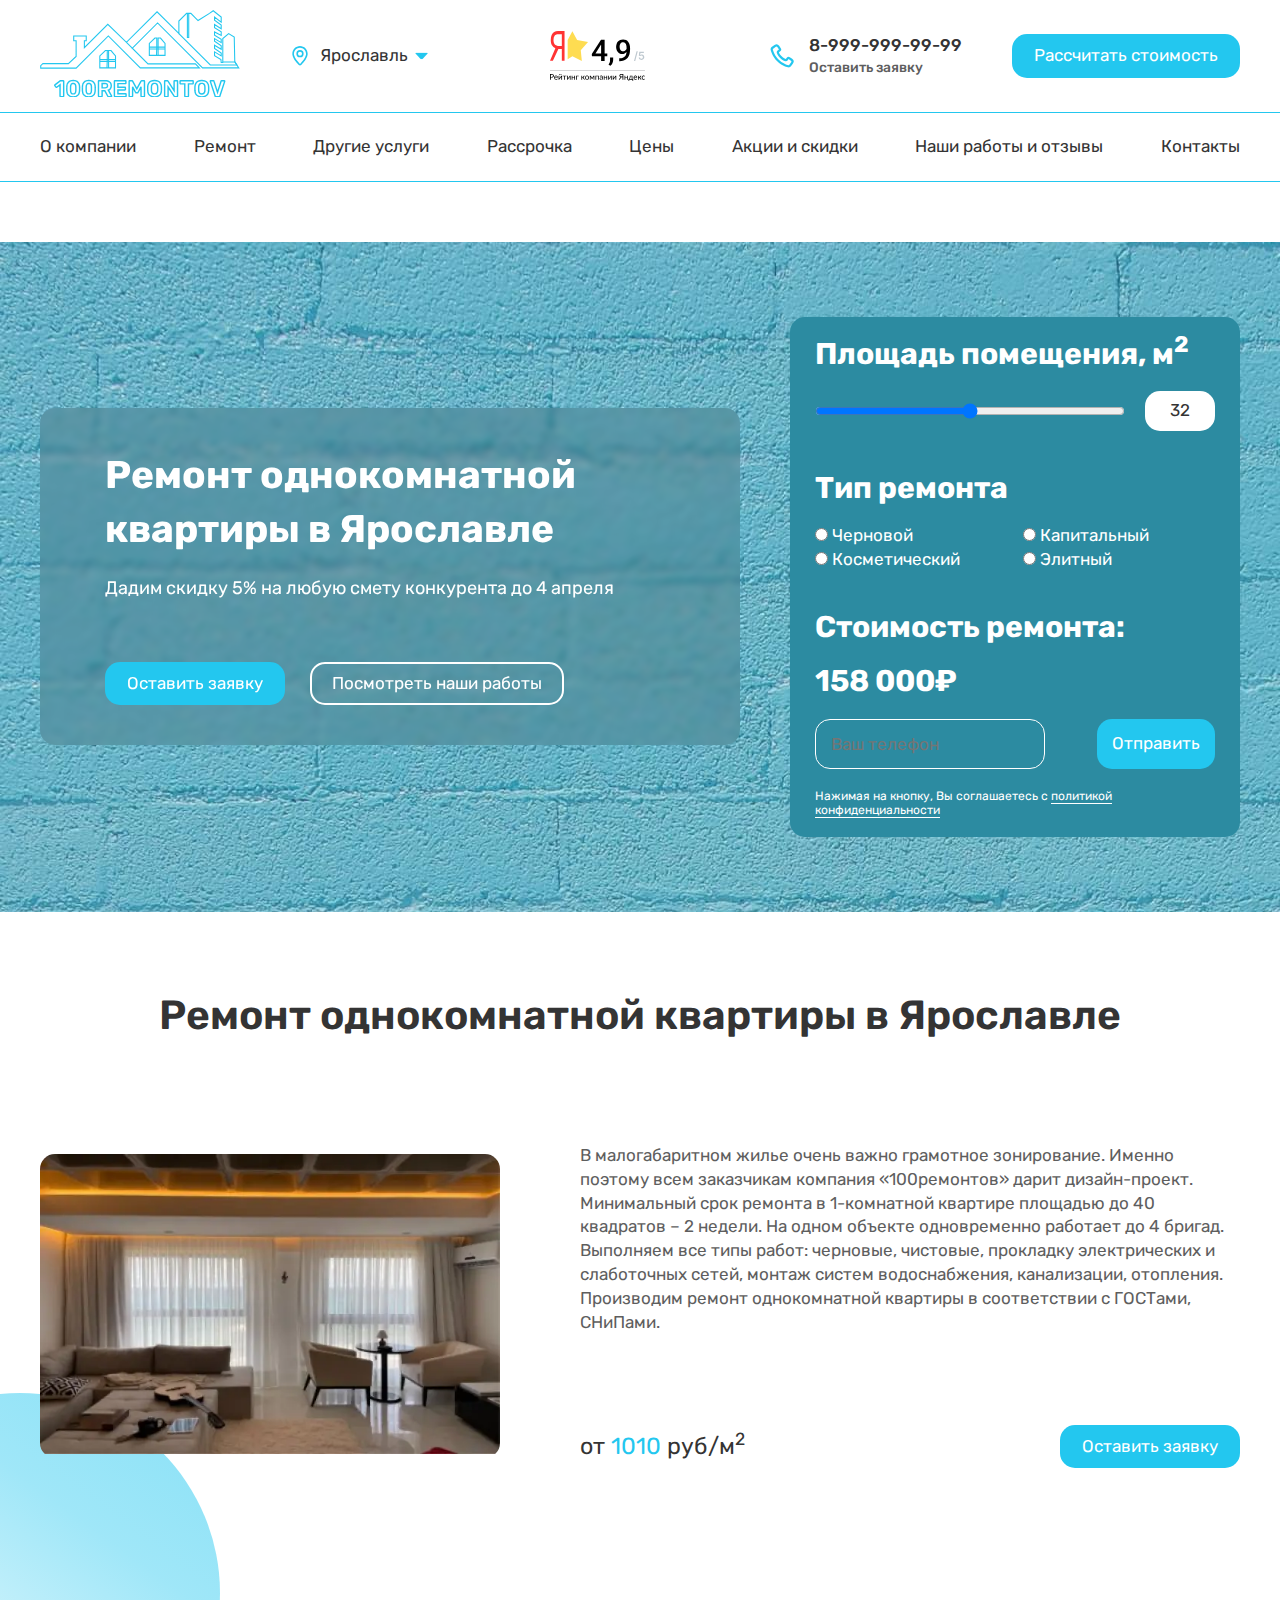
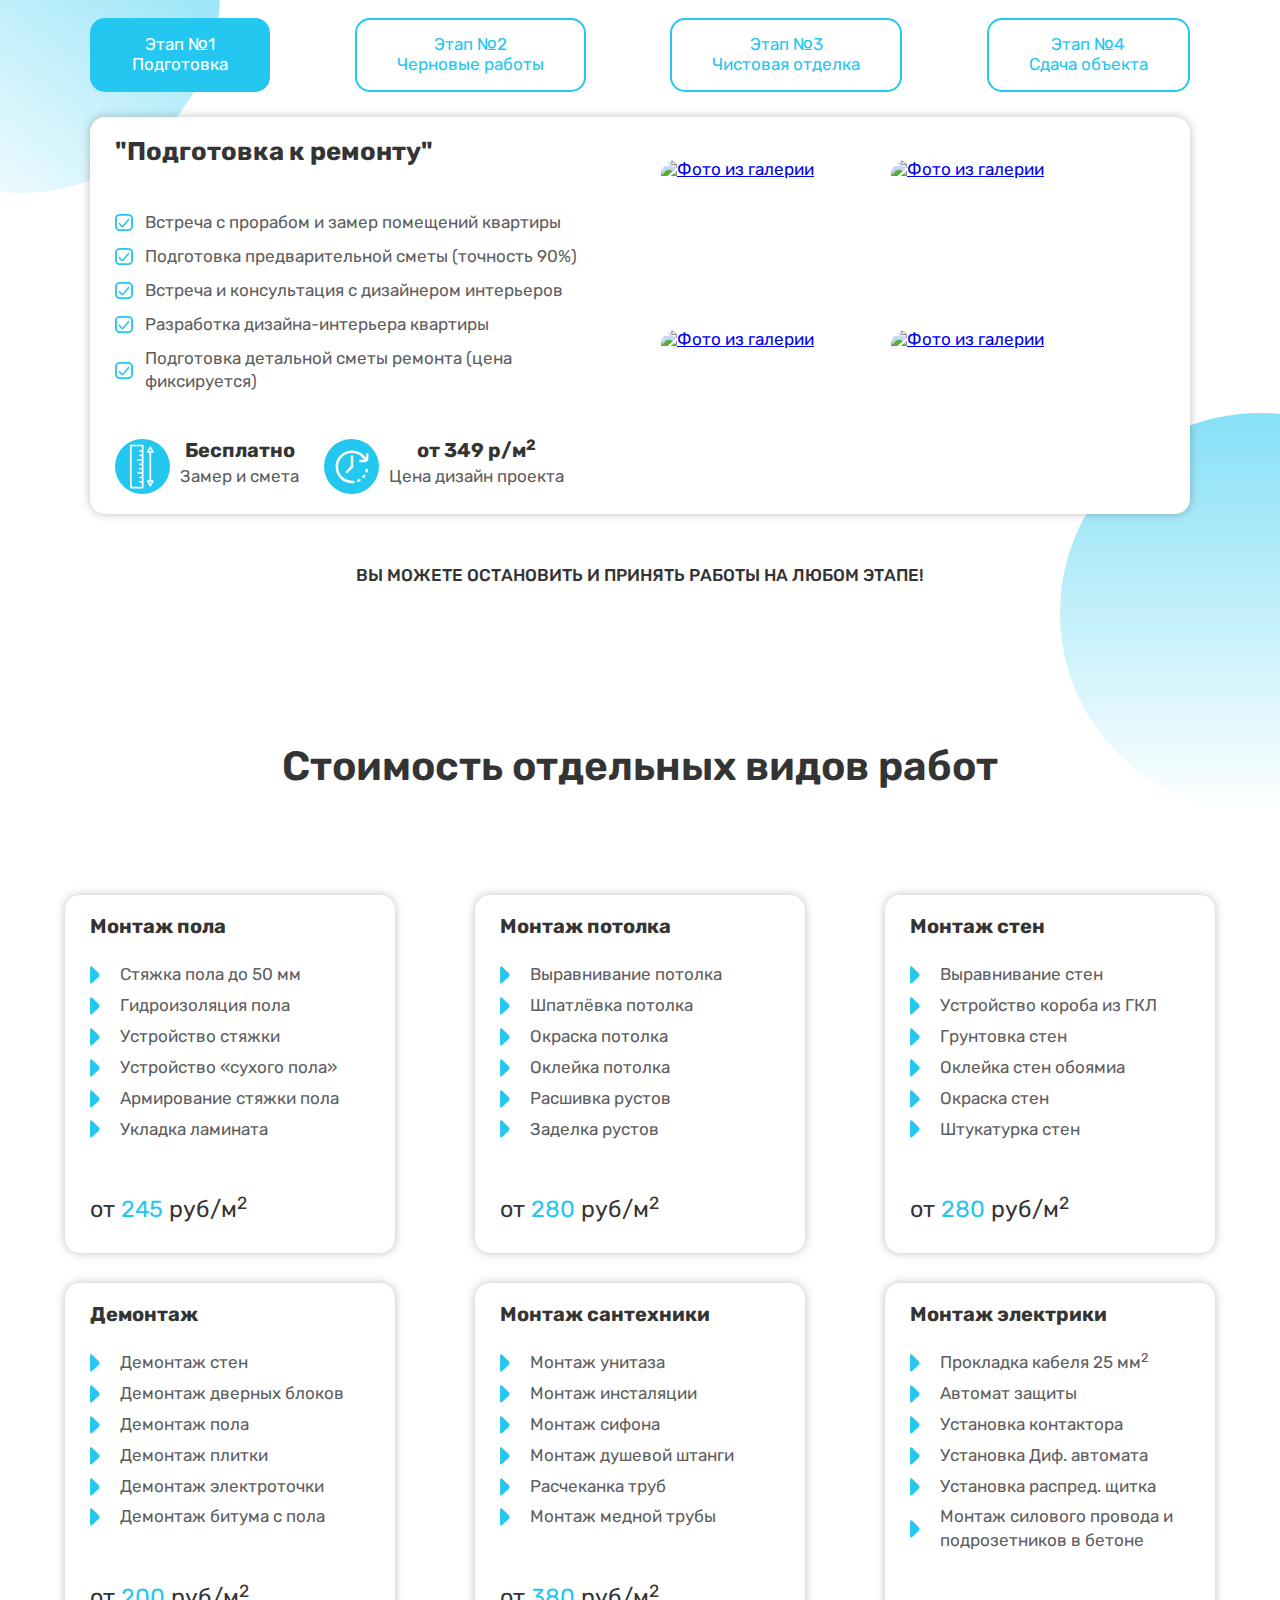
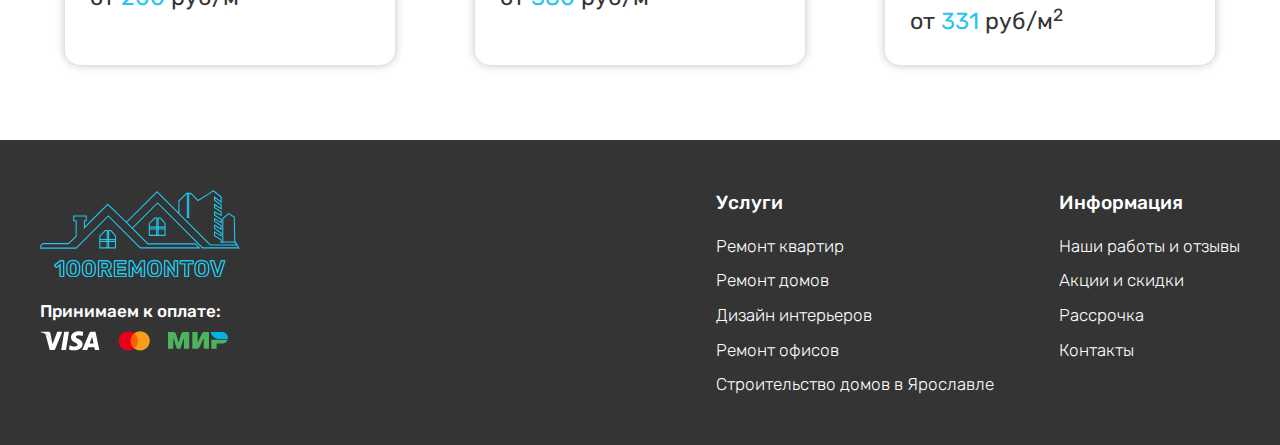
==== product-page.html @ e4724aae "Update 2023-04-21T19:49:42.830Z" ====
<!DOCTYPE html><html lang="ru"><head><meta charset="UTF-8"><meta name="viewport" content="width=device-width,initial-scale=1"><link type="image/svg" href="favicon/favicon.svg" rel="shortcut icon"><meta http-equiv="X-UA-Compatible" content="ie=edge"><meta name="theme-color" content="#111111"><title>Ремонт квартир цены от 1499 рублей м² в Ярославле. Дизайн под ключ</title><link href="css/styles.min.css" rel="stylesheet"></head><body><div class="site-container"><header class="header"><div class="header__container"><div class="header__left"><a class="header__logo logo" href="#"><img class="logo__img" src="img/header/logo.svg" alt="Logo"></a><div class="select"><div class="select__header"><svg class="select__geo"><use href="img/icons/sprite.svg#geo"></use></svg> <span class="select__current">Ярославль</span> <svg class="select__arrow"><use href="img/icons/sprite.svg#arrow"></use></svg></div><div class="select__body"><div class="select__item">Ярославль</div><div class="select__item">Гаврилов&#160;Ям</div><div class="select__item">Данилов</div><div class="select__item">Любим</div><div class="select__item">Мышкин</div><div class="select__item">Переславль&#8209;Залесский</div><div class="select__item">Пошехонье</div><div class="select__item">Ростов</div><div class="select__item">Рыбинск</div><div class="select__item">Тутаев</div><div class="select__item">Углич</div></div></div></div><svg class="header__yandex"><use href="img/icons/sprite.svg#yandex"></use></svg><div class="header__links links"><div class="links__inner"><svg class="links__icon-phone"><use href="img/icons/sprite.svg#phone"></use></svg><div class="links__item links-item"><a class="links-item__phone link-reset" href="tel:+79999999999">8-999-999-99-99</a> <a class="links-item__modal link-reset" href="#/">Оставить заявку</a></div></div><a class="header__link link link-reset" href="#/">Рассчитать стоимость</a></div><button class="menu__burger burger btn-reset"><span class="burger__line"></span></button></div><div class="header__menu menu"><div class="header__container"><nav class="menu__body"><ul class="menu__list list-reset"><li class="menu__item"><a class="menu__link link-reset" href="#" data-goto=".section-1">О компании</a></li><li class="menu__item"><a class="menu__link link-reset" href="#" data-goto=".section-2">Ремонт</a></li><li class="menu__item"><a class="menu__link link-reset" href="#" data-goto=".section-3">Другие услуги</a></li><li class="menu__item"><a class="menu__link link-reset" href="#" data-goto=".section-3">Рассрочка</a></li><li class="menu__item"><a class="menu__link link-reset" href="#" data-goto=".section-3">Цены</a></li><li class="menu__item"><a class="menu__link link-reset" href="#" data-goto=".section-3">Акции и скидки</a></li><li class="menu__item"><a class="menu__link link-reset" href="#" data-goto=".section-3">Наши работы и отзывы</a></li><li class="menu__item"><a class="menu__link link-reset" href="#" data-goto=".section-3">Контакты</a></li></ul></nav></div></div></header><main class="main"><section class="section section-hero"><div class="container"><div class="hero"><div class="hero__card"><h1 class="hero__title">Ремонт однокомнатной квартиры в&nbsp;Ярославле</h1><p class="hero__text">Дадим скидку 5% на любую смету конкурента до 4 апреля</p><div class="hero__links"><a class="link link-reset hero__link" href="#/">Оставить заявку</a> <a class="link link--transparent link-reset" href="#/">Посмотреть наши работы</a></div></div><form class="calc" action="#"><h2 class="calc__title">Площадь помещения,&#160;м<sup>2</sup></h2><div class="calc__square calc-square"><input class="calc-square__range" id="calcRange" type="range"> <label class="calc-square__label" for="calcRange"><output class="calc-square__value">32</output></label></div><h2 class="calc__title">Тип ремонта</h2><div class="calc__type calc-type"><div class="calc-type__item"><input class="calc-type__radio" id="draftRepair" name="radio" type="radio"> <label class="calc-type__value" for="draftRepair">Черновой</label></div><div class="calc-type__item"><input class="calc-type__radio" id="capitalRepair" name="radio" type="radio"> <label class="calc-type__value" for="capitalRepair">Капитальный</label></div><div class="calc-type__item"><input class="calc-type__radio" id="cosmeticRepair" name="radio" type="radio"> <label class="calc-type__value" for="cosmeticRepair">Косметический</label></div><div class="calc-type__item"><input class="calc-type__radio" id="eliteRepair" name="radio" type="radio"> <label class="calc-type__value" for="eliteRepair">Элитный</label></div></div><h2 class="calc__title">Стоимость ремонта:</h2><output class="calc__cost">158 000₽</output><div class="calc__inner"><label for="calcPhone"><input class="calc__phone" id="calcPhone" type="text" placeholder="Ваш телефон"></label> <label for="calcSend"><input class="calc__send" id="calcSend" type="submit" value="Отправить"></label></div><p class="calc__policy calc-policy">Нажимая на кнопку, Вы соглашаетесь с <a class="calc-policy__link link-reset" href="#/">политикой конфиденциальности</a></p></form></div></div></section><section class="section"><div class="container"><div class="product-repair"><h2 class="title">Ремонт однокомнатной квартиры в Ярославле</h2><div class="product-repair__wrap"><div class="product-repair__img"><picture><source type="image/webp" data-srcset="img/product-repair/studio-apartment.webp"><img class="lazyload" alt="Ремонт однокомнатной квартиры" data-src="img/product-repair/studio-apartment.jpg"></picture></div><div class="product-repair__info"><p class="product-repair__text text">В малогабаритном жилье очень важно грамотное зонирование. Именно поэтому всем заказчикам компания «100ремонтов» дарит дизайн-проект. Минимальный срок ремонта в 1-комнатной квартире площадью до 40 квадратов – 2 недели. На одном объекте одновременно работает до 4 бригад. Выполняем все типы работ: черновые, чистовые, прокладку электрических и слаботочных сетей, монтаж систем водоснабжения, канализации, отопления. Производим ремонт однокомнатной квартиры в соответствии с ГОСТами, СНиПами.</p><div class="product-repair__inner"><span class="product-repair__cost">от <span class="product-repair__cost--blue">1010</span> руб/м<sup>2</sup></span> <a class="link link-reset product-repair__link" href="#/">Оставить заявку</a></div></div></div></div></div></section><section class="section section--decor"><div class="container"><div class="product-stages stages-tabs"><div class="stages-tabs__header"><div class="stages-tabs__header-item active">Этап &#8470;1<br>Подготовка</div><div class="stages-tabs__header-item">Этап &#8470;2<br>Черновые работы</div><div class="stages-tabs__header-item">Этап &#8470;3<br>Чистовая отделка</div><div class="stages-tabs__header-item">Этап &#8470;4<br>Сдача объекта</div></div><div class="stages-tabs__content"><div class="stages-tabs__content-item stages-content tab1"><div class="stages-content__info"><h2 class="stages-content__title">"Подготовка к ремонту"</h2><ul class="list-reset stages-content__list"><li class="stages-content__item text">Встреча с прорабом и замер помещений квартиры</li><li class="stages-content__item text">Подготовка предварительной сметы (точность 90%)</li><li class="stages-content__item text">Встреча и консультация с дизайнером интерьеров</li><li class="stages-content__item text">Разработка дизайна-интерьера квартиры</li><li class="stages-content__item text">Подготовка детальной сметы ремонта (цена фиксируется)</li></ul><div class="stages-content__inner"><div class="stages-content__card stages-card"><div class="stages-card__circle"><svg class="stages-card__icon stages-card__icon--ruler"><use href="img/icons/sprite.svg#ruler"></use></svg></div><div class="stages-card__texts"><h3 class="stages-card__title">Бесплатно</h3><span class="stages-card__descr">Замер и смета</span></div></div><div class="stages-content__card stages-card"><div class="stages-card__circle"><svg class="stages-card__icon stages-card__icon--time"><use href="img/icons/sprite.svg#time"></use></svg></div><div class="stages-card__texts"><h3 class="stages-card__title">от 349 р/м<sup>2</sup></h3><span class="stages-card__descr">Цена дизайн проекта</span></div></div></div></div><div class="stages-content__photos"><div class="stages-content__img"><a href="img/product-stages/first-stage-photo1.jpg" data-fslightbox="gallery2"><picture><source type="image/webp" data-srcset="img/product-stages/first-stage-photo1.webp"><img class="lazyload" alt="Фото из галерии" data-src="img/product-stages/first-stage-photo1.jpg"></picture></a></div><div class="stages-content__img"><a href="img/product-stages/first-stage-photo2.jpg" data-fslightbox="gallery2"><picture><source type="image/webp" data-srcset="img/product-stages/first-stage-photo2.webp"><img class="lazyload" alt="Фото из галерии" data-src="img/product-stages/first-stage-photo2.jpg"></picture></a></div><div class="stages-content__img"><a href="img/product-stages/first-stage-photo3.jpg" data-fslightbox="gallery2"><picture><source type="image/webp" data-srcset="img/product-stages/first-stage-photo3.webp"><img class="lazyload" alt="Фото из галерии" data-src="img/product-stages/first-stage-photo3.jpg"></picture></a></div><div class="stages-content__img"><a href="img/product-stages/first-stage-photo4.jpg" data-fslightbox="gallery2"><picture><source type="image/webp" data-srcset="img/product-stages/first-stage-photo4.webp"><img class="lazyload" alt="Фото из галерии" data-src="img/product-stages/first-stage-photo4.jpg"></picture></a></div></div></div><div class="stages-tabs__content-item stages-content tab2"><div class="stages-content__info"><h2 class="stages-content__title">"Подготовка к ремонту"</h2><ul class="list-reset stages-content__list"><li class="stages-content__item text">Встреча с прорабом и замер помещений квартиры</li><li class="stages-content__item text">Подготовка предварительной сметы (точность 90%)</li><li class="stages-content__item text">Встреча и консультация с дизайнером интерьеров</li><li class="stages-content__item text">Разработка дизайна-интерьера квартиры</li><li class="stages-content__item text">Подготовка детальной сметы ремонта (цена фиксируется)</li></ul><div class="stages-content__inner"><div class="stages-content__card stages-card"><div class="stages-card__circle"><svg class="stages-card__icon stages-card__icon--ruler"><use href="img/icons/sprite.svg#ruler"></use></svg></div><div class="stages-card__texts"><h3 class="stages-card__title">Бесплатно</h3><span class="stages-card__descr">Замер и смета</span></div></div><div class="stages-content__card stages-card"><div class="stages-card__circle"><svg class="stages-card__icon stages-card__icon--time"><use href="img/icons/sprite.svg#time"></use></svg></div><div class="stages-card__texts"><h3 class="stages-card__title">от 349 р/м<sup>2</sup></h3><span class="stages-card__descr">Цена дизайн проекта</span></div></div></div></div><div class="stages-content__photos"><div class="stages-content__img"><a href="img/product-stages/first-stage-photo1.jpg" data-fslightbox="gallery3"><picture><source type="image/webp" data-srcset="img/product-stages/first-stage-photo1.webp"><img class="lazyload" alt="Фото из галерии" data-src="img/product-stages/first-stage-photo1.jpg"></picture></a></div><div class="stages-content__img"><a href="img/product-stages/first-stage-photo2.jpg" data-fslightbox="gallery3"><picture><source type="image/webp" data-srcset="img/product-stages/first-stage-photo2.webp"><img class="lazyload" alt="Фото из галерии" data-src="img/product-stages/first-stage-photo2.jpg"></picture></a></div><div class="stages-content__img"><a href="img/product-stages/first-stage-photo3.jpg" data-fslightbox="gallery3"><picture><source type="image/webp" data-srcset="img/product-stages/first-stage-photo3.webp"><img class="lazyload" alt="Фото из галерии" data-src="img/product-stages/first-stage-photo3.jpg"></picture></a></div><div class="stages-content__img"><a href="img/product-stages/first-stage-photo4.jpg" data-fslightbox="gallery3"><picture><source type="image/webp" data-srcset="img/product-stages/first-stage-photo4.webp"><img class="lazyload" alt="Фото из галерии" data-src="img/product-stages/first-stage-photo4.jpg"></picture></a></div></div></div><div class="stages-tabs__content-item stages-content tab3"><div class="stages-content__info"><h2 class="stages-content__title">"Подготовка к ремонту"</h2><ul class="list-reset stages-content__list"><li class="stages-content__item text">Встреча с прорабом и замер помещений квартиры</li><li class="stages-content__item text">Подготовка предварительной сметы (точность 90%)</li><li class="stages-content__item text">Встреча и консультация с дизайнером интерьеров</li><li class="stages-content__item text">Разработка дизайна-интерьера квартиры</li><li class="stages-content__item text">Подготовка детальной сметы ремонта (цена фиксируется)</li></ul><div class="stages-content__inner"><div class="stages-content__card stages-card"><div class="stages-card__circle"><svg class="stages-card__icon stages-card__icon--ruler"><use href="img/icons/sprite.svg#ruler"></use></svg></div><div class="stages-card__texts"><h3 class="stages-card__title">Бесплатно</h3><span class="stages-card__descr">Замер и смета</span></div></div><div class="stages-content__card stages-card"><div class="stages-card__circle"><svg class="stages-card__icon stages-card__icon--time"><use href="img/icons/sprite.svg#time"></use></svg></div><div class="stages-card__texts"><h3 class="stages-card__title">от 349 р/м<sup>2</sup></h3><span class="stages-card__descr">Цена дизайн проекта</span></div></div></div></div><div class="stages-content__photos"><div class="stages-content__img"><a href="img/product-stages/first-stage-photo1.jpg" data-fslightbox="gallery4"><picture><source type="image/webp" data-srcset="img/product-stages/first-stage-photo1.webp"><img class="lazyload" alt="Фото из галерии" data-src="img/product-stages/first-stage-photo1.jpg"></picture></a></div><div class="stages-content__img"><a href="img/product-stages/first-stage-photo2.jpg" data-fslightbox="gallery4"><picture><source type="image/webp" data-srcset="img/product-stages/first-stage-photo2.webp"><img class="lazyload" alt="Фото из галерии" data-src="img/product-stages/first-stage-photo2.jpg"></picture></a></div><div class="stages-content__img"><a href="img/product-stages/first-stage-photo3.jpg" data-fslightbox="gallery4"><picture><source type="image/webp" data-srcset="img/product-stages/first-stage-photo3.webp"><img class="lazyload" alt="Фото из галерии" data-src="img/product-stages/first-stage-photo3.jpg"></picture></a></div><div class="stages-content__img"><a href="img/product-stages/first-stage-photo4.jpg" data-fslightbox="gallery4"><picture><source type="image/webp" data-srcset="img/product-stages/first-stage-photo4.webp"><img class="lazyload" alt="Фото из галерии" data-src="img/product-stages/first-stage-photo4.jpg"></picture></a></div></div></div><div class="stages-tabs__content-item stages-content tab4"><div class="stages-content__info"><h2 class="stages-content__title">"Подготовка к ремонту"</h2><ul class="list-reset stages-content__list"><li class="stages-content__item text">Встреча с прорабом и замер помещений квартиры</li><li class="stages-content__item text">Подготовка предварительной сметы (точность 90%)</li><li class="stages-content__item text">Встреча и консультация с дизайнером интерьеров</li><li class="stages-content__item text">Разработка дизайна-интерьера квартиры</li><li class="stages-content__item text">Подготовка детальной сметы ремонта (цена фиксируется)</li></ul><div class="stages-content__inner"><div class="stages-content__card stages-card"><div class="stages-card__circle"><svg class="stages-card__icon stages-card__icon--ruler"><use href="img/icons/sprite.svg#ruler"></use></svg></div><div class="stages-card__texts"><h3 class="stages-card__title">Бесплатно</h3><span class="stages-card__descr">Замер и смета</span></div></div><div class="stages-content__card stages-card"><div class="stages-card__circle"><svg class="stages-card__icon stages-card__icon--time"><use href="img/icons/sprite.svg#time"></use></svg></div><div class="stages-card__texts"><h3 class="stages-card__title">от 349 р/м<sup>2</sup></h3><span class="stages-card__descr">Цена дизайн проекта</span></div></div></div></div><div class="stages-content__photos"><div class="stages-content__img"><a href="img/product-stages/first-stage-photo1.jpg" data-fslightbox="gallery5"><picture><source type="image/webp" data-srcset="img/product-stages/first-stage-photo1.webp"><img class="lazyload" alt="Фото из галерии" data-src="img/product-stages/first-stage-photo1.jpg"></picture></a></div><div class="stages-content__img"><a href="img/product-stages/first-stage-photo2.jpg" data-fslightbox="gallery5"><picture><source type="image/webp" data-srcset="img/product-stages/first-stage-photo2.webp"><img class="lazyload" alt="Фото из галерии" data-src="img/product-stages/first-stage-photo2.jpg"></picture></a></div><div class="stages-content__img"><a href="img/product-stages/first-stage-photo3.jpg" data-fslightbox="gallery5"><picture><source type="image/webp" data-srcset="img/product-stages/first-stage-photo3.webp"><img class="lazyload" alt="Фото из галерии" data-src="img/product-stages/first-stage-photo3.jpg"></picture></a></div><div class="stages-content__img"><a href="img/product-stages/first-stage-photo4.jpg" data-fslightbox="gallery5"><picture><source type="image/webp" data-srcset="img/product-stages/first-stage-photo4.webp"><img class="lazyload" alt="Фото из галерии" data-src="img/product-stages/first-stage-photo4.jpg"></picture></a></div></div></div></div></div><p class="text product-stages__text">Вы можете остановить и принять работы на любом этапе!</p></div></section><section class="section"><div class="container"><div class="separate-cost"><h2 class="separate-cost__title title">Стоимость отдельных видов работ</h2><div class="separate-cost__cards"><div class="separate-cost__card separate-cost-card"><h3 class="separate-cost-card__title">Монтаж пола</h3><ul class="separate-cost-card__list list-reset"><li class="separate-cost-card__item text">Стяжка пола до 50 мм</li><li class="separate-cost-card__item text">Гидроизоляция пола</li><li class="separate-cost-card__item text">Устройство стяжки</li><li class="separate-cost-card__item text">Устройство «сухого пола»</li><li class="separate-cost-card__item text">Армирование стяжки пола</li><li class="separate-cost-card__item text">Укладка ламината</li></ul><span class="separate-cost-card__cost">от <span class="separate-cost-card__cost--blue">245</span> руб/м<sup>2</sup></span></div><div class="separate-cost__card separate-cost-card"><h3 class="separate-cost-card__title">Монтаж потолка</h3><ul class="separate-cost-card__list list-reset"><li class="separate-cost-card__item text">Выравнивание потолка</li><li class="separate-cost-card__item text">Шпатлёвка потолка</li><li class="separate-cost-card__item text">Окраска потолка</li><li class="separate-cost-card__item text">Оклейка потолка</li><li class="separate-cost-card__item text">Расшивка рустов</li><li class="separate-cost-card__item text">Заделка рустов</li></ul><span class="separate-cost-card__cost">от <span class="separate-cost-card__cost--blue">280</span> руб/м<sup>2</sup></span></div><div class="separate-cost__card separate-cost-card"><h3 class="separate-cost-card__title">Монтаж стен</h3><ul class="separate-cost-card__list list-reset"><li class="separate-cost-card__item text">Выравнивание стен</li><li class="separate-cost-card__item text">Устройство короба из ГКЛ</li><li class="separate-cost-card__item text">Грунтовка стен</li><li class="separate-cost-card__item text">Оклейка стен обоямиа</li><li class="separate-cost-card__item text">Окраска стен</li><li class="separate-cost-card__item text">Штукатурка стен</li></ul><span class="separate-cost-card__cost">от <span class="separate-cost-card__cost--blue">280</span> руб/м<sup>2</sup></span></div><div class="separate-cost__card separate-cost-card"><h3 class="separate-cost-card__title">Демонтаж</h3><ul class="separate-cost-card__list list-reset"><li class="separate-cost-card__item text">Демонтаж стен</li><li class="separate-cost-card__item text">Демонтаж дверных блоков</li><li class="separate-cost-card__item text">Демонтаж пола</li><li class="separate-cost-card__item text">Демонтаж плитки</li><li class="separate-cost-card__item text">Демонтаж электроточки</li><li class="separate-cost-card__item text">Демонтаж битума с пола</li></ul><span class="separate-cost-card__cost">от <span class="separate-cost-card__cost--blue">200</span> руб/м<sup>2</sup></span></div><div class="separate-cost__card separate-cost-card"><h3 class="separate-cost-card__title">Монтаж сантехники</h3><ul class="separate-cost-card__list list-reset"><li class="separate-cost-card__item text">Монтаж унитаза</li><li class="separate-cost-card__item text">Монтаж инсталяции</li><li class="separate-cost-card__item text">Монтаж сифона</li><li class="separate-cost-card__item text">Монтаж душевой штанги</li><li class="separate-cost-card__item text">Расчеканка труб</li><li class="separate-cost-card__item text">Монтаж медной трубы</li></ul><span class="separate-cost-card__cost">от <span class="separate-cost-card__cost--blue">380</span> руб/м<sup>2</sup></span></div><div class="separate-cost__card separate-cost-card"><h3 class="separate-cost-card__title">Монтаж электрики</h3><ul class="separate-cost-card__list list-reset"><li class="separate-cost-card__item text">Прокладка кабеля 25 мм<sup>2</sup></li><li class="separate-cost-card__item text">Автомат защиты</li><li class="separate-cost-card__item text">Установка контактора</li><li class="separate-cost-card__item text">Установка Диф. автомата</li><li class="separate-cost-card__item text">Установка распред. щитка</li><li class="separate-cost-card__item text">Монтаж силового провода и подрозетников в бетоне</li></ul><span class="separate-cost-card__cost">от <span class="separate-cost-card__cost--blue">331</span> руб/м<sup>2</sup></span></div></div></div></div></section></main><footer class="footer"><div class="container"><div class="footer__wrap"><div class="footer__left"><a class="header__logo logo" href="#"><img class="logo__img" src="img/header/logo.svg" alt="Logo"></a><div class="accept-payment"><span class="accept-payment__text">Принимаем к оплате:</span><div class="accept-payment__icons"><svg class="accept-payment__icon"><use href="img/icons/sprite.svg#visa"></use></svg> <svg class="accept-payment__icon"><use href="img/icons/sprite.svg#mastercard"></use></svg> <svg class="accept-payment__icon"><use href="img/icons/sprite.svg#mir"></use></svg></div></div></div><div class="footer__right"><div class="footer__menu"><h2 class="footer__title">Услуги</h2><ul class="footer__list list-reset"><li class="footer__item"><a class="footer__link link-reset" href="#/">Ремонт квартир</a></li><li class="footer__item"><a class="footer__link link-reset" href="#/">Ремонт домов</a></li><li class="footer__item"><a class="footer__link link-reset" href="#/">Дизайн интерьеров</a></li><li class="footer__item"><a class="footer__link link-reset" href="#/">Ремонт офисов</a></li><li class="footer__item"><a class="footer__link link-reset" href="#/">Строительство домов в Ярославле</a></li></ul></div><div class="footer__menu"><h2 class="footer__title">Информация</h2><ul class="footer__list list-reset"><li class="footer__item"><a class="footer__link link-reset" href="#/">Наши работы и отзывы</a></li><li class="footer__item"><a class="footer__link link-reset" href="#/">Акции и скидки</a></li><li class="footer__item"><a class="footer__link link-reset" href="#/">Рассрочка</a></li><li class="footer__item"><a class="footer__link link-reset" href="#/">Контакты</a></li></ul></div></div></div></div></footer></div><script src="js/scripts.min.js"></script></body></html>
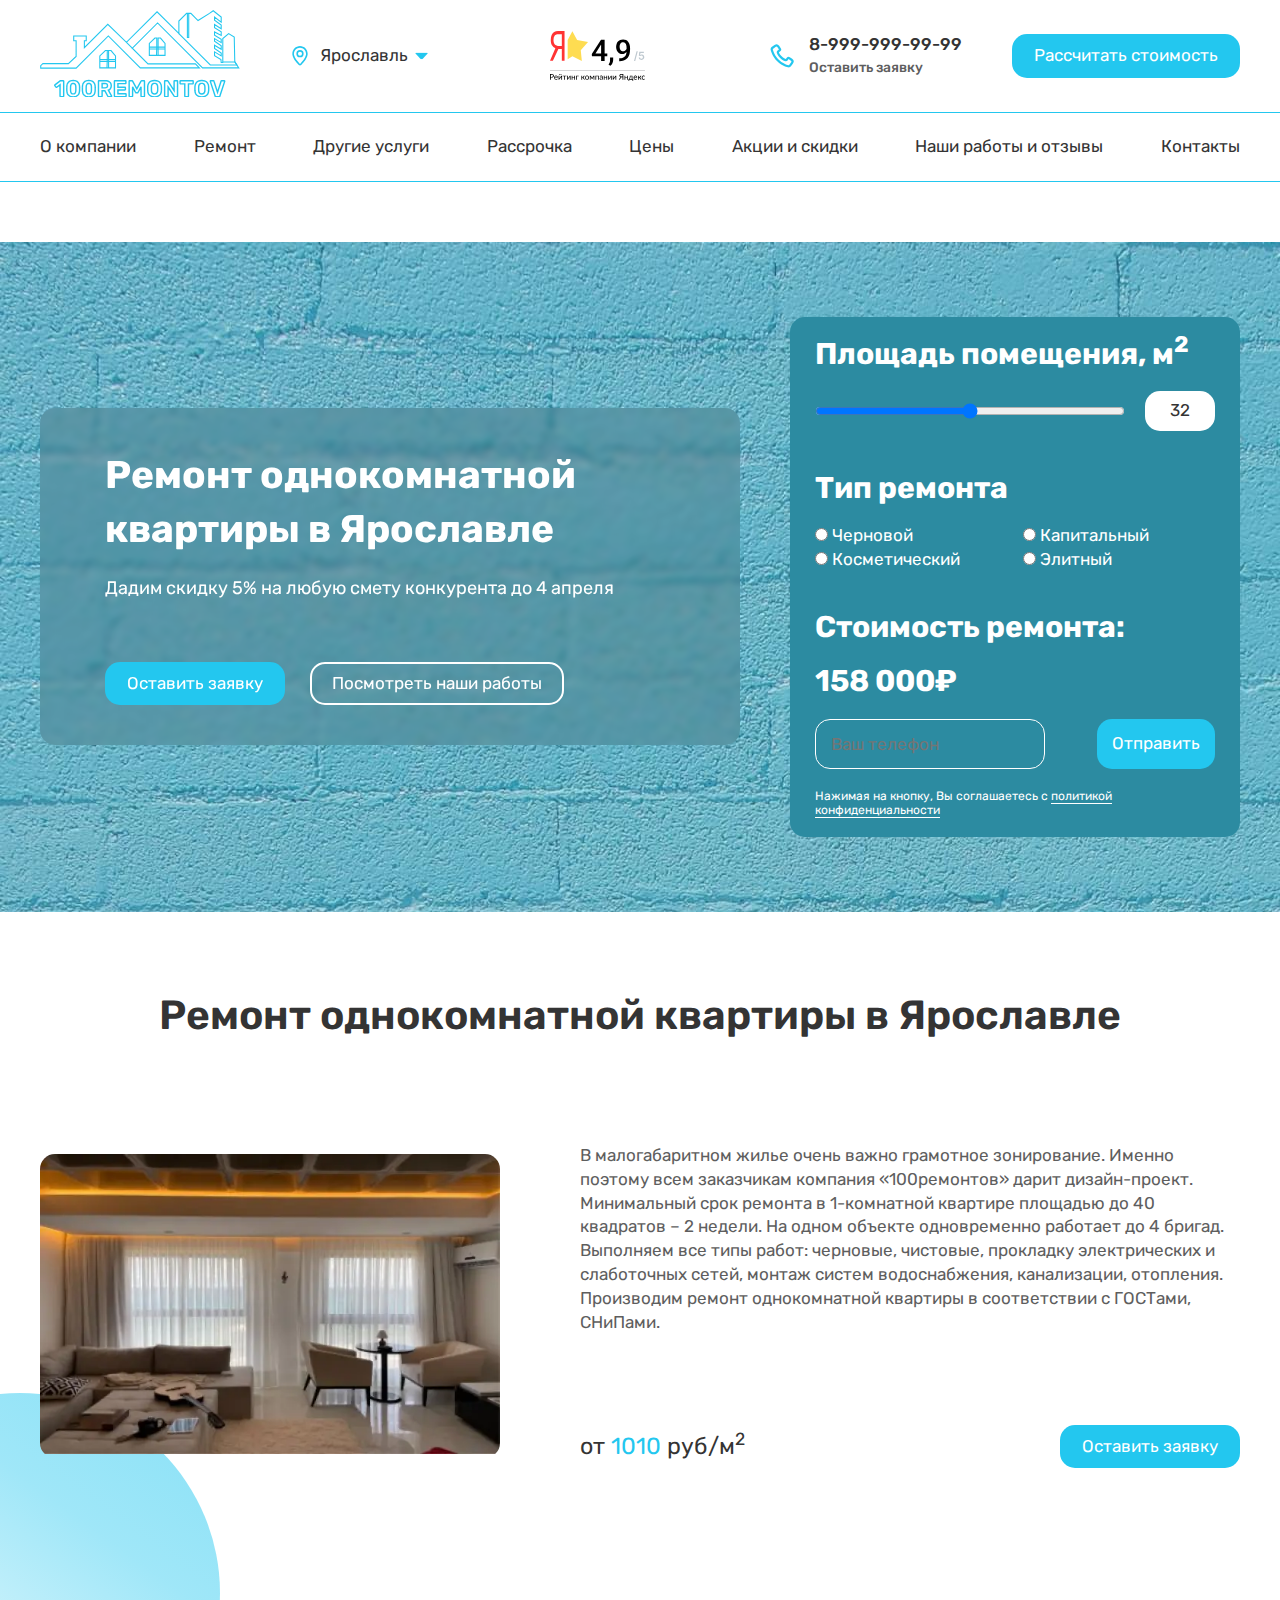
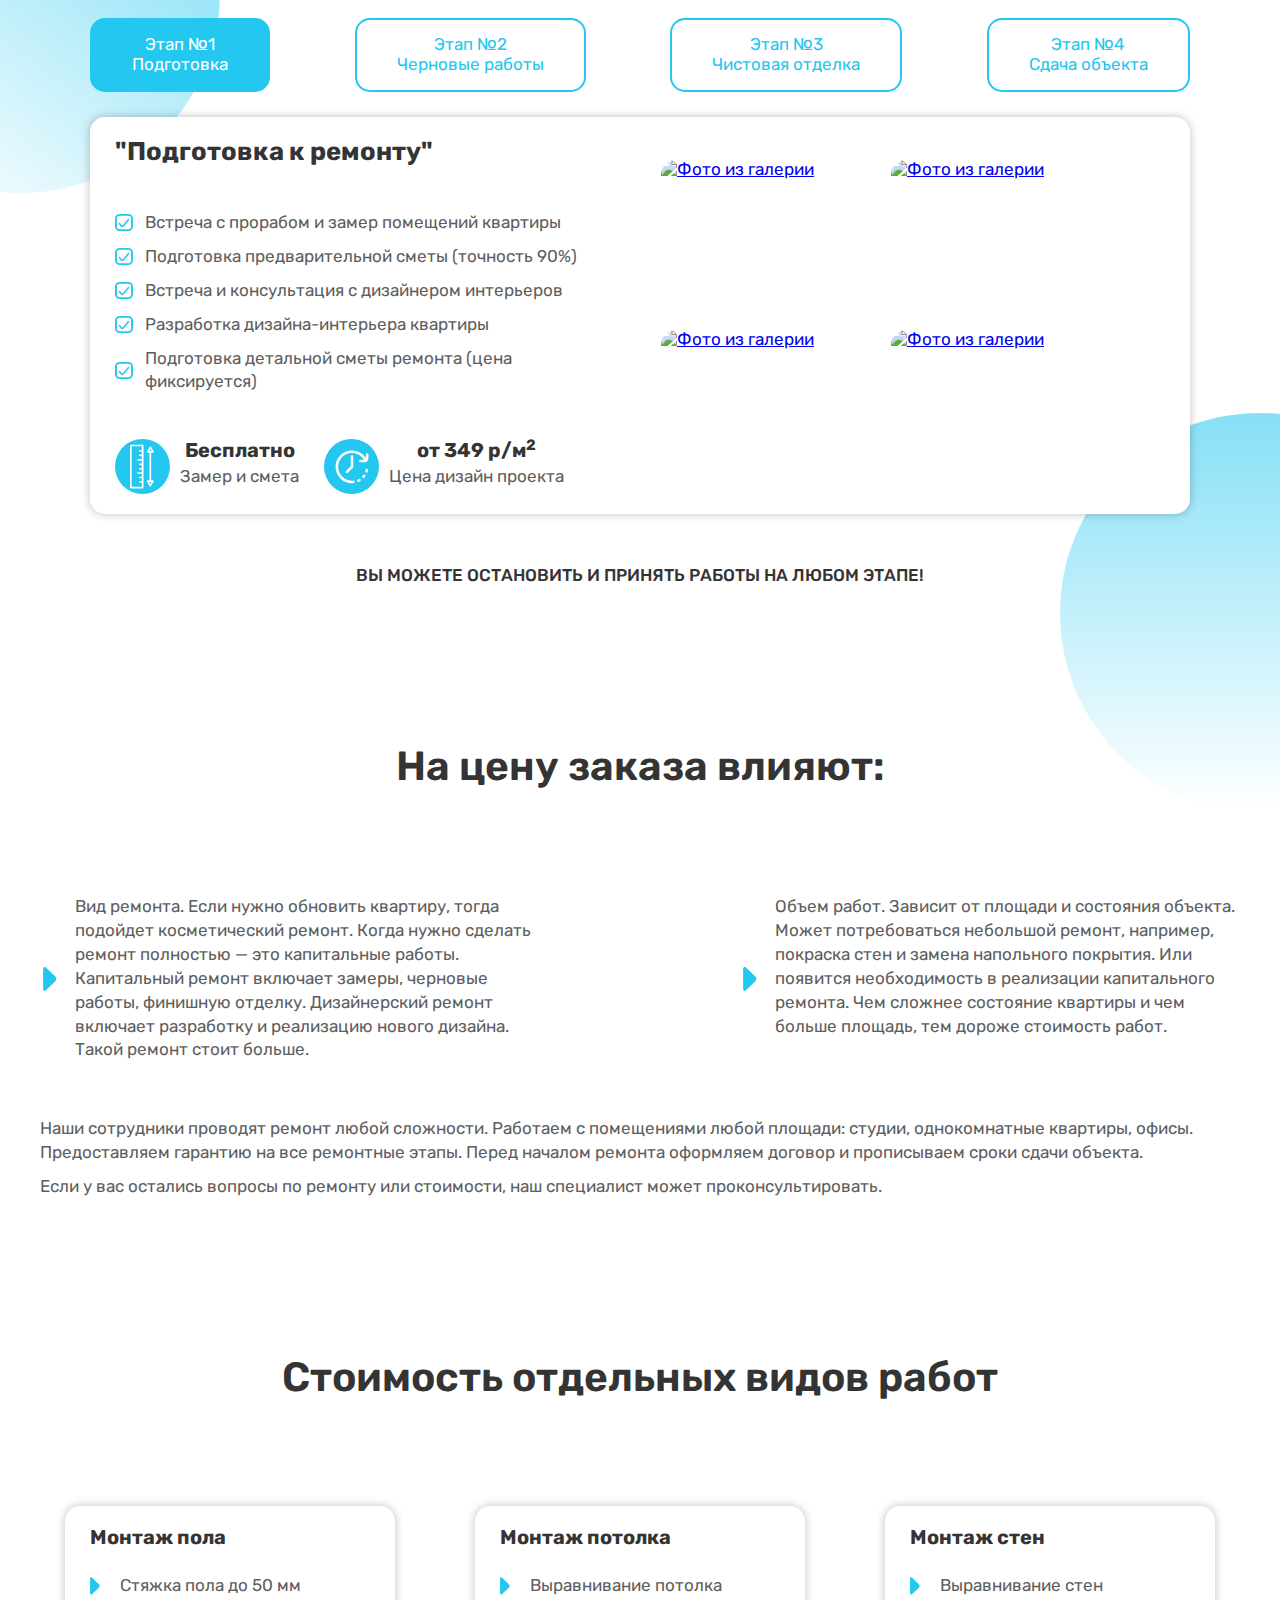
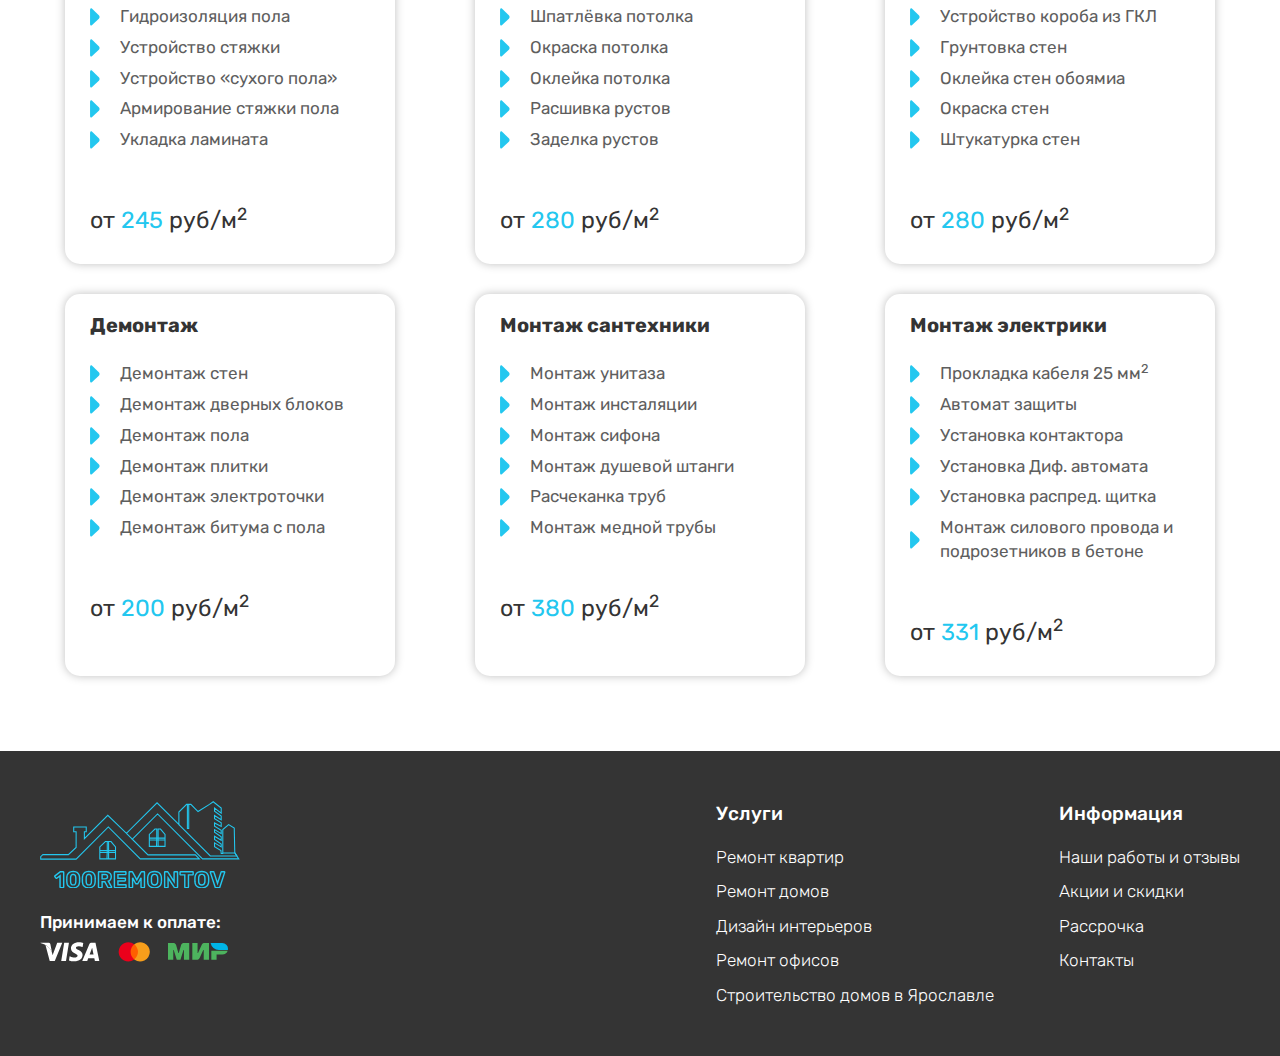
==== commit 8be6654c: "Update 2023-04-22T16:29:52.993Z" ====
--- a/product-page.html
+++ b/product-page.html
@@ -1 +1 @@
-<!DOCTYPE html><html lang="ru"><head><meta charset="UTF-8"><meta name="viewport" content="width=device-width,initial-scale=1"><link type="image/svg" href="favicon/favicon.svg" rel="shortcut icon"><meta http-equiv="X-UA-Compatible" content="ie=edge"><meta name="theme-color" content="#111111"><title>Ремонт квартир цены от 1499 рублей м² в Ярославле. Дизайн под ключ</title><link href="css/styles.min.css" rel="stylesheet"></head><body><div class="site-container"><header class="header"><div class="header__container"><div class="header__left"><a class="header__logo logo" href="#"><img class="logo__img" src="img/header/logo.svg" alt="Logo"></a><div class="select"><div class="select__header"><svg class="select__geo"><use href="img/icons/sprite.svg#geo"></use></svg> <span class="select__current">Ярославль</span> <svg class="select__arrow"><use href="img/icons/sprite.svg#arrow"></use></svg></div><div class="select__body"><div class="select__item">Ярославль</div><div class="select__item">Гаврилов&#160;Ям</div><div class="select__item">Данилов</div><div class="select__item">Любим</div><div class="select__item">Мышкин</div><div class="select__item">Переславль&#8209;Залесский</div><div class="select__item">Пошехонье</div><div class="select__item">Ростов</div><div class="select__item">Рыбинск</div><div class="select__item">Тутаев</div><div class="select__item">Углич</div></div></div></div><svg class="header__yandex"><use href="img/icons/sprite.svg#yandex"></use></svg><div class="header__links links"><div class="links__inner"><svg class="links__icon-phone"><use href="img/icons/sprite.svg#phone"></use></svg><div class="links__item links-item"><a class="links-item__phone link-reset" href="tel:+79999999999">8-999-999-99-99</a> <a class="links-item__modal link-reset" href="#/">Оставить заявку</a></div></div><a class="header__link link link-reset" href="#/">Рассчитать стоимость</a></div><button class="menu__burger burger btn-reset"><span class="burger__line"></span></button></div><div class="header__menu menu"><div class="header__container"><nav class="menu__body"><ul class="menu__list list-reset"><li class="menu__item"><a class="menu__link link-reset" href="#" data-goto=".section-1">О компании</a></li><li class="menu__item"><a class="menu__link link-reset" href="#" data-goto=".section-2">Ремонт</a></li><li class="menu__item"><a class="menu__link link-reset" href="#" data-goto=".section-3">Другие услуги</a></li><li class="menu__item"><a class="menu__link link-reset" href="#" data-goto=".section-3">Рассрочка</a></li><li class="menu__item"><a class="menu__link link-reset" href="#" data-goto=".section-3">Цены</a></li><li class="menu__item"><a class="menu__link link-reset" href="#" data-goto=".section-3">Акции и скидки</a></li><li class="menu__item"><a class="menu__link link-reset" href="#" data-goto=".section-3">Наши работы и отзывы</a></li><li class="menu__item"><a class="menu__link link-reset" href="#" data-goto=".section-3">Контакты</a></li></ul></nav></div></div></header><main class="main"><section class="section section-hero"><div class="container"><div class="hero"><div class="hero__card"><h1 class="hero__title">Ремонт однокомнатной квартиры в&nbsp;Ярославле</h1><p class="hero__text">Дадим скидку 5% на любую смету конкурента до 4 апреля</p><div class="hero__links"><a class="link link-reset hero__link" href="#/">Оставить заявку</a> <a class="link link--transparent link-reset" href="#/">Посмотреть наши работы</a></div></div><form class="calc" action="#"><h2 class="calc__title">Площадь помещения,&#160;м<sup>2</sup></h2><div class="calc__square calc-square"><input class="calc-square__range" id="calcRange" type="range"> <label class="calc-square__label" for="calcRange"><output class="calc-square__value">32</output></label></div><h2 class="calc__title">Тип ремонта</h2><div class="calc__type calc-type"><div class="calc-type__item"><input class="calc-type__radio" id="draftRepair" name="radio" type="radio"> <label class="calc-type__value" for="draftRepair">Черновой</label></div><div class="calc-type__item"><input class="calc-type__radio" id="capitalRepair" name="radio" type="radio"> <label class="calc-type__value" for="capitalRepair">Капитальный</label></div><div class="calc-type__item"><input class="calc-type__radio" id="cosmeticRepair" name="radio" type="radio"> <label class="calc-type__value" for="cosmeticRepair">Косметический</label></div><div class="calc-type__item"><input class="calc-type__radio" id="eliteRepair" name="radio" type="radio"> <label class="calc-type__value" for="eliteRepair">Элитный</label></div></div><h2 class="calc__title">Стоимость ремонта:</h2><output class="calc__cost">158 000₽</output><div class="calc__inner"><label for="calcPhone"><input class="calc__phone" id="calcPhone" type="text" placeholder="Ваш телефон"></label> <label for="calcSend"><input class="calc__send" id="calcSend" type="submit" value="Отправить"></label></div><p class="calc__policy calc-policy">Нажимая на кнопку, Вы соглашаетесь с <a class="calc-policy__link link-reset" href="#/">политикой конфиденциальности</a></p></form></div></div></section><section class="section"><div class="container"><div class="product-repair"><h2 class="title">Ремонт однокомнатной квартиры в Ярославле</h2><div class="product-repair__wrap"><div class="product-repair__img"><picture><source type="image/webp" data-srcset="img/product-repair/studio-apartment.webp"><img class="lazyload" alt="Ремонт однокомнатной квартиры" data-src="img/product-repair/studio-apartment.jpg"></picture></div><div class="product-repair__info"><p class="product-repair__text text">В малогабаритном жилье очень важно грамотное зонирование. Именно поэтому всем заказчикам компания «100ремонтов» дарит дизайн-проект. Минимальный срок ремонта в 1-комнатной квартире площадью до 40 квадратов – 2 недели. На одном объекте одновременно работает до 4 бригад. Выполняем все типы работ: черновые, чистовые, прокладку электрических и слаботочных сетей, монтаж систем водоснабжения, канализации, отопления. Производим ремонт однокомнатной квартиры в соответствии с ГОСТами, СНиПами.</p><div class="product-repair__inner"><span class="product-repair__cost">от <span class="product-repair__cost--blue">1010</span> руб/м<sup>2</sup></span> <a class="link link-reset product-repair__link" href="#/">Оставить заявку</a></div></div></div></div></div></section><section class="section section--decor"><div class="container"><div class="product-stages stages-tabs"><div class="stages-tabs__header"><div class="stages-tabs__header-item active">Этап &#8470;1<br>Подготовка</div><div class="stages-tabs__header-item">Этап &#8470;2<br>Черновые работы</div><div class="stages-tabs__header-item">Этап &#8470;3<br>Чистовая отделка</div><div class="stages-tabs__header-item">Этап &#8470;4<br>Сдача объекта</div></div><div class="stages-tabs__content"><div class="stages-tabs__content-item stages-content tab1"><div class="stages-content__info"><h2 class="stages-content__title">"Подготовка к ремонту"</h2><ul class="list-reset stages-content__list"><li class="stages-content__item text">Встреча с прорабом и замер помещений квартиры</li><li class="stages-content__item text">Подготовка предварительной сметы (точность 90%)</li><li class="stages-content__item text">Встреча и консультация с дизайнером интерьеров</li><li class="stages-content__item text">Разработка дизайна-интерьера квартиры</li><li class="stages-content__item text">Подготовка детальной сметы ремонта (цена фиксируется)</li></ul><div class="stages-content__inner"><div class="stages-content__card stages-card"><div class="stages-card__circle"><svg class="stages-card__icon stages-card__icon--ruler"><use href="img/icons/sprite.svg#ruler"></use></svg></div><div class="stages-card__texts"><h3 class="stages-card__title">Бесплатно</h3><span class="stages-card__descr">Замер и смета</span></div></div><div class="stages-content__card stages-card"><div class="stages-card__circle"><svg class="stages-card__icon stages-card__icon--time"><use href="img/icons/sprite.svg#time"></use></svg></div><div class="stages-card__texts"><h3 class="stages-card__title">от 349 р/м<sup>2</sup></h3><span class="stages-card__descr">Цена дизайн проекта</span></div></div></div></div><div class="stages-content__photos"><div class="stages-content__img"><a href="img/product-stages/first-stage-photo1.jpg" data-fslightbox="gallery2"><picture><source type="image/webp" data-srcset="img/product-stages/first-stage-photo1.webp"><img class="lazyload" alt="Фото из галерии" data-src="img/product-stages/first-stage-photo1.jpg"></picture></a></div><div class="stages-content__img"><a href="img/product-stages/first-stage-photo2.jpg" data-fslightbox="gallery2"><picture><source type="image/webp" data-srcset="img/product-stages/first-stage-photo2.webp"><img class="lazyload" alt="Фото из галерии" data-src="img/product-stages/first-stage-photo2.jpg"></picture></a></div><div class="stages-content__img"><a href="img/product-stages/first-stage-photo3.jpg" data-fslightbox="gallery2"><picture><source type="image/webp" data-srcset="img/product-stages/first-stage-photo3.webp"><img class="lazyload" alt="Фото из галерии" data-src="img/product-stages/first-stage-photo3.jpg"></picture></a></div><div class="stages-content__img"><a href="img/product-stages/first-stage-photo4.jpg" data-fslightbox="gallery2"><picture><source type="image/webp" data-srcset="img/product-stages/first-stage-photo4.webp"><img class="lazyload" alt="Фото из галерии" data-src="img/product-stages/first-stage-photo4.jpg"></picture></a></div></div></div><div class="stages-tabs__content-item stages-content tab2"><div class="stages-content__info"><h2 class="stages-content__title">"Подготовка к ремонту"</h2><ul class="list-reset stages-content__list"><li class="stages-content__item text">Встреча с прорабом и замер помещений квартиры</li><li class="stages-content__item text">Подготовка предварительной сметы (точность 90%)</li><li class="stages-content__item text">Встреча и консультация с дизайнером интерьеров</li><li class="stages-content__item text">Разработка дизайна-интерьера квартиры</li><li class="stages-content__item text">Подготовка детальной сметы ремонта (цена фиксируется)</li></ul><div class="stages-content__inner"><div class="stages-content__card stages-card"><div class="stages-card__circle"><svg class="stages-card__icon stages-card__icon--ruler"><use href="img/icons/sprite.svg#ruler"></use></svg></div><div class="stages-card__texts"><h3 class="stages-card__title">Бесплатно</h3><span class="stages-card__descr">Замер и смета</span></div></div><div class="stages-content__card stages-card"><div class="stages-card__circle"><svg class="stages-card__icon stages-card__icon--time"><use href="img/icons/sprite.svg#time"></use></svg></div><div class="stages-card__texts"><h3 class="stages-card__title">от 349 р/м<sup>2</sup></h3><span class="stages-card__descr">Цена дизайн проекта</span></div></div></div></div><div class="stages-content__photos"><div class="stages-content__img"><a href="img/product-stages/first-stage-photo1.jpg" data-fslightbox="gallery3"><picture><source type="image/webp" data-srcset="img/product-stages/first-stage-photo1.webp"><img class="lazyload" alt="Фото из галерии" data-src="img/product-stages/first-stage-photo1.jpg"></picture></a></div><div class="stages-content__img"><a href="img/product-stages/first-stage-photo2.jpg" data-fslightbox="gallery3"><picture><source type="image/webp" data-srcset="img/product-stages/first-stage-photo2.webp"><img class="lazyload" alt="Фото из галерии" data-src="img/product-stages/first-stage-photo2.jpg"></picture></a></div><div class="stages-content__img"><a href="img/product-stages/first-stage-photo3.jpg" data-fslightbox="gallery3"><picture><source type="image/webp" data-srcset="img/product-stages/first-stage-photo3.webp"><img class="lazyload" alt="Фото из галерии" data-src="img/product-stages/first-stage-photo3.jpg"></picture></a></div><div class="stages-content__img"><a href="img/product-stages/first-stage-photo4.jpg" data-fslightbox="gallery3"><picture><source type="image/webp" data-srcset="img/product-stages/first-stage-photo4.webp"><img class="lazyload" alt="Фото из галерии" data-src="img/product-stages/first-stage-photo4.jpg"></picture></a></div></div></div><div class="stages-tabs__content-item stages-content tab3"><div class="stages-content__info"><h2 class="stages-content__title">"Подготовка к ремонту"</h2><ul class="list-reset stages-content__list"><li class="stages-content__item text">Встреча с прорабом и замер помещений квартиры</li><li class="stages-content__item text">Подготовка предварительной сметы (точность 90%)</li><li class="stages-content__item text">Встреча и консультация с дизайнером интерьеров</li><li class="stages-content__item text">Разработка дизайна-интерьера квартиры</li><li class="stages-content__item text">Подготовка детальной сметы ремонта (цена фиксируется)</li></ul><div class="stages-content__inner"><div class="stages-content__card stages-card"><div class="stages-card__circle"><svg class="stages-card__icon stages-card__icon--ruler"><use href="img/icons/sprite.svg#ruler"></use></svg></div><div class="stages-card__texts"><h3 class="stages-card__title">Бесплатно</h3><span class="stages-card__descr">Замер и смета</span></div></div><div class="stages-content__card stages-card"><div class="stages-card__circle"><svg class="stages-card__icon stages-card__icon--time"><use href="img/icons/sprite.svg#time"></use></svg></div><div class="stages-card__texts"><h3 class="stages-card__title">от 349 р/м<sup>2</sup></h3><span class="stages-card__descr">Цена дизайн проекта</span></div></div></div></div><div class="stages-content__photos"><div class="stages-content__img"><a href="img/product-stages/first-stage-photo1.jpg" data-fslightbox="gallery4"><picture><source type="image/webp" data-srcset="img/product-stages/first-stage-photo1.webp"><img class="lazyload" alt="Фото из галерии" data-src="img/product-stages/first-stage-photo1.jpg"></picture></a></div><div class="stages-content__img"><a href="img/product-stages/first-stage-photo2.jpg" data-fslightbox="gallery4"><picture><source type="image/webp" data-srcset="img/product-stages/first-stage-photo2.webp"><img class="lazyload" alt="Фото из галерии" data-src="img/product-stages/first-stage-photo2.jpg"></picture></a></div><div class="stages-content__img"><a href="img/product-stages/first-stage-photo3.jpg" data-fslightbox="gallery4"><picture><source type="image/webp" data-srcset="img/product-stages/first-stage-photo3.webp"><img class="lazyload" alt="Фото из галерии" data-src="img/product-stages/first-stage-photo3.jpg"></picture></a></div><div class="stages-content__img"><a href="img/product-stages/first-stage-photo4.jpg" data-fslightbox="gallery4"><picture><source type="image/webp" data-srcset="img/product-stages/first-stage-photo4.webp"><img class="lazyload" alt="Фото из галерии" data-src="img/product-stages/first-stage-photo4.jpg"></picture></a></div></div></div><div class="stages-tabs__content-item stages-content tab4"><div class="stages-content__info"><h2 class="stages-content__title">"Подготовка к ремонту"</h2><ul class="list-reset stages-content__list"><li class="stages-content__item text">Встреча с прорабом и замер помещений квартиры</li><li class="stages-content__item text">Подготовка предварительной сметы (точность 90%)</li><li class="stages-content__item text">Встреча и консультация с дизайнером интерьеров</li><li class="stages-content__item text">Разработка дизайна-интерьера квартиры</li><li class="stages-content__item text">Подготовка детальной сметы ремонта (цена фиксируется)</li></ul><div class="stages-content__inner"><div class="stages-content__card stages-card"><div class="stages-card__circle"><svg class="stages-card__icon stages-card__icon--ruler"><use href="img/icons/sprite.svg#ruler"></use></svg></div><div class="stages-card__texts"><h3 class="stages-card__title">Бесплатно</h3><span class="stages-card__descr">Замер и смета</span></div></div><div class="stages-content__card stages-card"><div class="stages-card__circle"><svg class="stages-card__icon stages-card__icon--time"><use href="img/icons/sprite.svg#time"></use></svg></div><div class="stages-card__texts"><h3 class="stages-card__title">от 349 р/м<sup>2</sup></h3><span class="stages-card__descr">Цена дизайн проекта</span></div></div></div></div><div class="stages-content__photos"><div class="stages-content__img"><a href="img/product-stages/first-stage-photo1.jpg" data-fslightbox="gallery5"><picture><source type="image/webp" data-srcset="img/product-stages/first-stage-photo1.webp"><img class="lazyload" alt="Фото из галерии" data-src="img/product-stages/first-stage-photo1.jpg"></picture></a></div><div class="stages-content__img"><a href="img/product-stages/first-stage-photo2.jpg" data-fslightbox="gallery5"><picture><source type="image/webp" data-srcset="img/product-stages/first-stage-photo2.webp"><img class="lazyload" alt="Фото из галерии" data-src="img/product-stages/first-stage-photo2.jpg"></picture></a></div><div class="stages-content__img"><a href="img/product-stages/first-stage-photo3.jpg" data-fslightbox="gallery5"><picture><source type="image/webp" data-srcset="img/product-stages/first-stage-photo3.webp"><img class="lazyload" alt="Фото из галерии" data-src="img/product-stages/first-stage-photo3.jpg"></picture></a></div><div class="stages-content__img"><a href="img/product-stages/first-stage-photo4.jpg" data-fslightbox="gallery5"><picture><source type="image/webp" data-srcset="img/product-stages/first-stage-photo4.webp"><img class="lazyload" alt="Фото из галерии" data-src="img/product-stages/first-stage-photo4.jpg"></picture></a></div></div></div></div></div><p class="text product-stages__text">Вы можете остановить и принять работы на любом этапе!</p></div></section><section class="section"><div class="container"><div class="separate-cost"><h2 class="separate-cost__title title">Стоимость отдельных видов работ</h2><div class="separate-cost__cards"><div class="separate-cost__card separate-cost-card"><h3 class="separate-cost-card__title">Монтаж пола</h3><ul class="separate-cost-card__list list-reset"><li class="separate-cost-card__item text">Стяжка пола до 50 мм</li><li class="separate-cost-card__item text">Гидроизоляция пола</li><li class="separate-cost-card__item text">Устройство стяжки</li><li class="separate-cost-card__item text">Устройство «сухого пола»</li><li class="separate-cost-card__item text">Армирование стяжки пола</li><li class="separate-cost-card__item text">Укладка ламината</li></ul><span class="separate-cost-card__cost">от <span class="separate-cost-card__cost--blue">245</span> руб/м<sup>2</sup></span></div><div class="separate-cost__card separate-cost-card"><h3 class="separate-cost-card__title">Монтаж потолка</h3><ul class="separate-cost-card__list list-reset"><li class="separate-cost-card__item text">Выравнивание потолка</li><li class="separate-cost-card__item text">Шпатлёвка потолка</li><li class="separate-cost-card__item text">Окраска потолка</li><li class="separate-cost-card__item text">Оклейка потолка</li><li class="separate-cost-card__item text">Расшивка рустов</li><li class="separate-cost-card__item text">Заделка рустов</li></ul><span class="separate-cost-card__cost">от <span class="separate-cost-card__cost--blue">280</span> руб/м<sup>2</sup></span></div><div class="separate-cost__card separate-cost-card"><h3 class="separate-cost-card__title">Монтаж стен</h3><ul class="separate-cost-card__list list-reset"><li class="separate-cost-card__item text">Выравнивание стен</li><li class="separate-cost-card__item text">Устройство короба из ГКЛ</li><li class="separate-cost-card__item text">Грунтовка стен</li><li class="separate-cost-card__item text">Оклейка стен обоямиа</li><li class="separate-cost-card__item text">Окраска стен</li><li class="separate-cost-card__item text">Штукатурка стен</li></ul><span class="separate-cost-card__cost">от <span class="separate-cost-card__cost--blue">280</span> руб/м<sup>2</sup></span></div><div class="separate-cost__card separate-cost-card"><h3 class="separate-cost-card__title">Демонтаж</h3><ul class="separate-cost-card__list list-reset"><li class="separate-cost-card__item text">Демонтаж стен</li><li class="separate-cost-card__item text">Демонтаж дверных блоков</li><li class="separate-cost-card__item text">Демонтаж пола</li><li class="separate-cost-card__item text">Демонтаж плитки</li><li class="separate-cost-card__item text">Демонтаж электроточки</li><li class="separate-cost-card__item text">Демонтаж битума с пола</li></ul><span class="separate-cost-card__cost">от <span class="separate-cost-card__cost--blue">200</span> руб/м<sup>2</sup></span></div><div class="separate-cost__card separate-cost-card"><h3 class="separate-cost-card__title">Монтаж сантехники</h3><ul class="separate-cost-card__list list-reset"><li class="separate-cost-card__item text">Монтаж унитаза</li><li class="separate-cost-card__item text">Монтаж инсталяции</li><li class="separate-cost-card__item text">Монтаж сифона</li><li class="separate-cost-card__item text">Монтаж душевой штанги</li><li class="separate-cost-card__item text">Расчеканка труб</li><li class="separate-cost-card__item text">Монтаж медной трубы</li></ul><span class="separate-cost-card__cost">от <span class="separate-cost-card__cost--blue">380</span> руб/м<sup>2</sup></span></div><div class="separate-cost__card separate-cost-card"><h3 class="separate-cost-card__title">Монтаж электрики</h3><ul class="separate-cost-card__list list-reset"><li class="separate-cost-card__item text">Прокладка кабеля 25 мм<sup>2</sup></li><li class="separate-cost-card__item text">Автомат защиты</li><li class="separate-cost-card__item text">Установка контактора</li><li class="separate-cost-card__item text">Установка Диф. автомата</li><li class="separate-cost-card__item text">Установка распред. щитка</li><li class="separate-cost-card__item text">Монтаж силового провода и подрозетников в бетоне</li></ul><span class="separate-cost-card__cost">от <span class="separate-cost-card__cost--blue">331</span> руб/м<sup>2</sup></span></div></div></div></div></section></main><footer class="footer"><div class="container"><div class="footer__wrap"><div class="footer__left"><a class="header__logo logo" href="#"><img class="logo__img" src="img/header/logo.svg" alt="Logo"></a><div class="accept-payment"><span class="accept-payment__text">Принимаем к оплате:</span><div class="accept-payment__icons"><svg class="accept-payment__icon"><use href="img/icons/sprite.svg#visa"></use></svg> <svg class="accept-payment__icon"><use href="img/icons/sprite.svg#mastercard"></use></svg> <svg class="accept-payment__icon"><use href="img/icons/sprite.svg#mir"></use></svg></div></div></div><div class="footer__right"><div class="footer__menu"><h2 class="footer__title">Услуги</h2><ul class="footer__list list-reset"><li class="footer__item"><a class="footer__link link-reset" href="#/">Ремонт квартир</a></li><li class="footer__item"><a class="footer__link link-reset" href="#/">Ремонт домов</a></li><li class="footer__item"><a class="footer__link link-reset" href="#/">Дизайн интерьеров</a></li><li class="footer__item"><a class="footer__link link-reset" href="#/">Ремонт офисов</a></li><li class="footer__item"><a class="footer__link link-reset" href="#/">Строительство домов в Ярославле</a></li></ul></div><div class="footer__menu"><h2 class="footer__title">Информация</h2><ul class="footer__list list-reset"><li class="footer__item"><a class="footer__link link-reset" href="#/">Наши работы и отзывы</a></li><li class="footer__item"><a class="footer__link link-reset" href="#/">Акции и скидки</a></li><li class="footer__item"><a class="footer__link link-reset" href="#/">Рассрочка</a></li><li class="footer__item"><a class="footer__link link-reset" href="#/">Контакты</a></li></ul></div></div></div></div></footer></div><script src="js/scripts.min.js"></script></body></html>+<!DOCTYPE html><html lang="ru"><head><meta charset="UTF-8"><meta name="viewport" content="width=device-width,initial-scale=1"><link type="image/svg" href="favicon/favicon.svg" rel="shortcut icon"><meta http-equiv="X-UA-Compatible" content="ie=edge"><meta name="theme-color" content="#111111"><title>Ремонт квартир цены от 1499 рублей м² в Ярославле. Дизайн под ключ</title><link href="css/styles.min.css" rel="stylesheet"></head><body><div class="site-container"><header class="header"><div class="header__container"><div class="header__left"><a class="header__logo logo" href="#"><img class="logo__img" src="img/header/logo.svg" alt="Logo"></a><div class="select"><div class="select__header"><svg class="select__geo"><use href="img/icons/sprite.svg#geo"></use></svg> <span class="select__current">Ярославль</span> <svg class="select__arrow"><use href="img/icons/sprite.svg#arrow"></use></svg></div><div class="select__body"><div class="select__item">Ярославль</div><div class="select__item">Гаврилов&#160;Ям</div><div class="select__item">Данилов</div><div class="select__item">Любим</div><div class="select__item">Мышкин</div><div class="select__item">Переславль&#8209;Залесский</div><div class="select__item">Пошехонье</div><div class="select__item">Ростов</div><div class="select__item">Рыбинск</div><div class="select__item">Тутаев</div><div class="select__item">Углич</div></div></div></div><svg class="header__yandex"><use href="img/icons/sprite.svg#yandex"></use></svg><div class="header__links links"><div class="links__inner"><svg class="links__icon-phone"><use href="img/icons/sprite.svg#phone"></use></svg><div class="links__item links-item"><a class="links-item__phone link-reset" href="tel:+79999999999">8-999-999-99-99</a> <a class="links-item__modal link-reset" href="#/">Оставить заявку</a></div></div><a class="header__link link link-reset" href="#/">Рассчитать стоимость</a></div><button class="menu__burger burger btn-reset"><span class="burger__line"></span></button></div><div class="header__menu menu"><div class="header__container"><nav class="menu__body"><ul class="menu__list list-reset"><li class="menu__item"><a class="menu__link link-reset" href="#" data-goto=".section-1">О компании</a></li><li class="menu__item"><a class="menu__link link-reset" href="#" data-goto=".section-2">Ремонт</a></li><li class="menu__item"><a class="menu__link link-reset" href="#" data-goto=".section-3">Другие услуги</a></li><li class="menu__item"><a class="menu__link link-reset" href="#" data-goto=".section-3">Рассрочка</a></li><li class="menu__item"><a class="menu__link link-reset" href="#" data-goto=".section-3">Цены</a></li><li class="menu__item"><a class="menu__link link-reset" href="#" data-goto=".section-3">Акции и скидки</a></li><li class="menu__item"><a class="menu__link link-reset" href="#" data-goto=".section-3">Наши работы и отзывы</a></li><li class="menu__item"><a class="menu__link link-reset" href="#" data-goto=".section-3">Контакты</a></li></ul></nav></div></div></header><main class="main"><section class="section section-hero"><div class="container"><div class="hero"><div class="hero__card"><h1 class="hero__title">Ремонт однокомнатной квартиры в&nbsp;Ярославле</h1><p class="hero__text">Дадим скидку 5% на любую смету конкурента до 4 апреля</p><div class="hero__links"><a class="link link-reset hero__link" href="#/">Оставить заявку</a> <a class="link link--transparent link-reset" href="#/">Посмотреть наши работы</a></div></div><form class="calc" action="#"><h2 class="calc__title">Площадь помещения,&#160;м<sup>2</sup></h2><div class="calc__square calc-square"><input class="calc-square__range" id="calcRange" type="range"> <label class="calc-square__label" for="calcRange"><output class="calc-square__value">32</output></label></div><h2 class="calc__title">Тип ремонта</h2><div class="calc__type calc-type"><div class="calc-type__item"><input class="calc-type__radio" id="draftRepair" name="radio" type="radio"> <label class="calc-type__value" for="draftRepair">Черновой</label></div><div class="calc-type__item"><input class="calc-type__radio" id="capitalRepair" name="radio" type="radio"> <label class="calc-type__value" for="capitalRepair">Капитальный</label></div><div class="calc-type__item"><input class="calc-type__radio" id="cosmeticRepair" name="radio" type="radio"> <label class="calc-type__value" for="cosmeticRepair">Косметический</label></div><div class="calc-type__item"><input class="calc-type__radio" id="eliteRepair" name="radio" type="radio"> <label class="calc-type__value" for="eliteRepair">Элитный</label></div></div><h2 class="calc__title">Стоимость ремонта:</h2><output class="calc__cost">158 000₽</output><div class="calc__inner"><label for="calcPhone"><input class="calc__phone" id="calcPhone" type="text" placeholder="Ваш телефон"></label> <label for="calcSend"><input class="calc__send" id="calcSend" type="submit" value="Отправить"></label></div><p class="calc__policy calc-policy">Нажимая на кнопку, Вы соглашаетесь с <a class="calc-policy__link link-reset" href="#/">политикой конфиденциальности</a></p></form></div></div></section><section class="section"><div class="container"><div class="product-repair"><h2 class="title">Ремонт однокомнатной квартиры в Ярославле</h2><div class="product-repair__wrap"><div class="product-repair__img"><picture><source type="image/webp" data-srcset="img/product-repair/studio-apartment.webp"><img class="lazyload" alt="Ремонт однокомнатной квартиры" data-src="img/product-repair/studio-apartment.jpg"></picture></div><div class="product-repair__info"><p class="product-repair__text text">В малогабаритном жилье очень важно грамотное зонирование. Именно поэтому всем заказчикам компания «100ремонтов» дарит дизайн-проект. Минимальный срок ремонта в 1-комнатной квартире площадью до 40 квадратов – 2 недели. На одном объекте одновременно работает до 4 бригад. Выполняем все типы работ: черновые, чистовые, прокладку электрических и слаботочных сетей, монтаж систем водоснабжения, канализации, отопления. Производим ремонт однокомнатной квартиры в соответствии с ГОСТами, СНиПами.</p><div class="product-repair__inner"><span class="product-repair__cost">от <span class="product-repair__cost--blue">1010</span> руб/м<sup>2</sup></span> <a class="link link-reset product-repair__link" href="#/">Оставить заявку</a></div></div></div></div></div></section><section class="section section--decor"><div class="container"><div class="product-stages stages-tabs"><div class="stages-tabs__header"><div class="stages-tabs__header-item active">Этап &#8470;1<br>Подготовка</div><div class="stages-tabs__header-item">Этап &#8470;2<br>Черновые работы</div><div class="stages-tabs__header-item">Этап &#8470;3<br>Чистовая отделка</div><div class="stages-tabs__header-item">Этап &#8470;4<br>Сдача объекта</div></div><div class="stages-tabs__content"><div class="stages-tabs__content-item stages-content tab1"><div class="stages-content__info"><h2 class="stages-content__title">"Подготовка к ремонту"</h2><ul class="list-reset stages-content__list"><li class="stages-content__item text">Встреча с прорабом и замер помещений квартиры</li><li class="stages-content__item text">Подготовка предварительной сметы (точность 90%)</li><li class="stages-content__item text">Встреча и консультация с дизайнером интерьеров</li><li class="stages-content__item text">Разработка дизайна-интерьера квартиры</li><li class="stages-content__item text">Подготовка детальной сметы ремонта (цена фиксируется)</li></ul><div class="stages-content__inner"><div class="stages-content__card stages-card"><div class="stages-card__circle"><svg class="stages-card__icon stages-card__icon--ruler"><use href="img/icons/sprite.svg#ruler"></use></svg></div><div class="stages-card__texts"><h3 class="stages-card__title">Бесплатно</h3><span class="stages-card__descr">Замер и смета</span></div></div><div class="stages-content__card stages-card"><div class="stages-card__circle"><svg class="stages-card__icon stages-card__icon--time"><use href="img/icons/sprite.svg#time"></use></svg></div><div class="stages-card__texts"><h3 class="stages-card__title">от 349 р/м<sup>2</sup></h3><span class="stages-card__descr">Цена дизайн проекта</span></div></div></div></div><div class="stages-content__photos"><div class="stages-content__img"><a href="img/product-stages/first-stage-photo1.jpg" data-fslightbox="gallery2"><picture><source type="image/webp" data-srcset="img/product-stages/first-stage-photo1.webp"><img class="lazyload" alt="Фото из галерии" data-src="img/product-stages/first-stage-photo1.jpg"></picture></a></div><div class="stages-content__img"><a href="img/product-stages/first-stage-photo2.jpg" data-fslightbox="gallery2"><picture><source type="image/webp" data-srcset="img/product-stages/first-stage-photo2.webp"><img class="lazyload" alt="Фото из галерии" data-src="img/product-stages/first-stage-photo2.jpg"></picture></a></div><div class="stages-content__img"><a href="img/product-stages/first-stage-photo3.jpg" data-fslightbox="gallery2"><picture><source type="image/webp" data-srcset="img/product-stages/first-stage-photo3.webp"><img class="lazyload" alt="Фото из галерии" data-src="img/product-stages/first-stage-photo3.jpg"></picture></a></div><div class="stages-content__img"><a href="img/product-stages/first-stage-photo4.jpg" data-fslightbox="gallery2"><picture><source type="image/webp" data-srcset="img/product-stages/first-stage-photo4.webp"><img class="lazyload" alt="Фото из галерии" data-src="img/product-stages/first-stage-photo4.jpg"></picture></a></div></div></div><div class="stages-tabs__content-item stages-content tab2"><div class="stages-content__info"><h2 class="stages-content__title">"Подготовка к ремонту"</h2><ul class="list-reset stages-content__list"><li class="stages-content__item text">Встреча с прорабом и замер помещений квартиры</li><li class="stages-content__item text">Подготовка предварительной сметы (точность 90%)</li><li class="stages-content__item text">Встреча и консультация с дизайнером интерьеров</li><li class="stages-content__item text">Разработка дизайна-интерьера квартиры</li><li class="stages-content__item text">Подготовка детальной сметы ремонта (цена фиксируется)</li></ul><div class="stages-content__inner"><div class="stages-content__card stages-card"><div class="stages-card__circle"><svg class="stages-card__icon stages-card__icon--ruler"><use href="img/icons/sprite.svg#ruler"></use></svg></div><div class="stages-card__texts"><h3 class="stages-card__title">Бесплатно</h3><span class="stages-card__descr">Замер и смета</span></div></div><div class="stages-content__card stages-card"><div class="stages-card__circle"><svg class="stages-card__icon stages-card__icon--time"><use href="img/icons/sprite.svg#time"></use></svg></div><div class="stages-card__texts"><h3 class="stages-card__title">от 349 р/м<sup>2</sup></h3><span class="stages-card__descr">Цена дизайн проекта</span></div></div></div></div><div class="stages-content__photos"><div class="stages-content__img"><a href="img/product-stages/first-stage-photo1.jpg" data-fslightbox="gallery3"><picture><source type="image/webp" data-srcset="img/product-stages/first-stage-photo1.webp"><img class="lazyload" alt="Фото из галерии" data-src="img/product-stages/first-stage-photo1.jpg"></picture></a></div><div class="stages-content__img"><a href="img/product-stages/first-stage-photo2.jpg" data-fslightbox="gallery3"><picture><source type="image/webp" data-srcset="img/product-stages/first-stage-photo2.webp"><img class="lazyload" alt="Фото из галерии" data-src="img/product-stages/first-stage-photo2.jpg"></picture></a></div><div class="stages-content__img"><a href="img/product-stages/first-stage-photo3.jpg" data-fslightbox="gallery3"><picture><source type="image/webp" data-srcset="img/product-stages/first-stage-photo3.webp"><img class="lazyload" alt="Фото из галерии" data-src="img/product-stages/first-stage-photo3.jpg"></picture></a></div><div class="stages-content__img"><a href="img/product-stages/first-stage-photo4.jpg" data-fslightbox="gallery3"><picture><source type="image/webp" data-srcset="img/product-stages/first-stage-photo4.webp"><img class="lazyload" alt="Фото из галерии" data-src="img/product-stages/first-stage-photo4.jpg"></picture></a></div></div></div><div class="stages-tabs__content-item stages-content tab3"><div class="stages-content__info"><h2 class="stages-content__title">"Подготовка к ремонту"</h2><ul class="list-reset stages-content__list"><li class="stages-content__item text">Встреча с прорабом и замер помещений квартиры</li><li class="stages-content__item text">Подготовка предварительной сметы (точность 90%)</li><li class="stages-content__item text">Встреча и консультация с дизайнером интерьеров</li><li class="stages-content__item text">Разработка дизайна-интерьера квартиры</li><li class="stages-content__item text">Подготовка детальной сметы ремонта (цена фиксируется)</li></ul><div class="stages-content__inner"><div class="stages-content__card stages-card"><div class="stages-card__circle"><svg class="stages-card__icon stages-card__icon--ruler"><use href="img/icons/sprite.svg#ruler"></use></svg></div><div class="stages-card__texts"><h3 class="stages-card__title">Бесплатно</h3><span class="stages-card__descr">Замер и смета</span></div></div><div class="stages-content__card stages-card"><div class="stages-card__circle"><svg class="stages-card__icon stages-card__icon--time"><use href="img/icons/sprite.svg#time"></use></svg></div><div class="stages-card__texts"><h3 class="stages-card__title">от 349 р/м<sup>2</sup></h3><span class="stages-card__descr">Цена дизайн проекта</span></div></div></div></div><div class="stages-content__photos"><div class="stages-content__img"><a href="img/product-stages/first-stage-photo1.jpg" data-fslightbox="gallery4"><picture><source type="image/webp" data-srcset="img/product-stages/first-stage-photo1.webp"><img class="lazyload" alt="Фото из галерии" data-src="img/product-stages/first-stage-photo1.jpg"></picture></a></div><div class="stages-content__img"><a href="img/product-stages/first-stage-photo2.jpg" data-fslightbox="gallery4"><picture><source type="image/webp" data-srcset="img/product-stages/first-stage-photo2.webp"><img class="lazyload" alt="Фото из галерии" data-src="img/product-stages/first-stage-photo2.jpg"></picture></a></div><div class="stages-content__img"><a href="img/product-stages/first-stage-photo3.jpg" data-fslightbox="gallery4"><picture><source type="image/webp" data-srcset="img/product-stages/first-stage-photo3.webp"><img class="lazyload" alt="Фото из галерии" data-src="img/product-stages/first-stage-photo3.jpg"></picture></a></div><div class="stages-content__img"><a href="img/product-stages/first-stage-photo4.jpg" data-fslightbox="gallery4"><picture><source type="image/webp" data-srcset="img/product-stages/first-stage-photo4.webp"><img class="lazyload" alt="Фото из галерии" data-src="img/product-stages/first-stage-photo4.jpg"></picture></a></div></div></div><div class="stages-tabs__content-item stages-content tab4"><div class="stages-content__info"><h2 class="stages-content__title">"Подготовка к ремонту"</h2><ul class="list-reset stages-content__list"><li class="stages-content__item text">Встреча с прорабом и замер помещений квартиры</li><li class="stages-content__item text">Подготовка предварительной сметы (точность 90%)</li><li class="stages-content__item text">Встреча и консультация с дизайнером интерьеров</li><li class="stages-content__item text">Разработка дизайна-интерьера квартиры</li><li class="stages-content__item text">Подготовка детальной сметы ремонта (цена фиксируется)</li></ul><div class="stages-content__inner"><div class="stages-content__card stages-card"><div class="stages-card__circle"><svg class="stages-card__icon stages-card__icon--ruler"><use href="img/icons/sprite.svg#ruler"></use></svg></div><div class="stages-card__texts"><h3 class="stages-card__title">Бесплатно</h3><span class="stages-card__descr">Замер и смета</span></div></div><div class="stages-content__card stages-card"><div class="stages-card__circle"><svg class="stages-card__icon stages-card__icon--time"><use href="img/icons/sprite.svg#time"></use></svg></div><div class="stages-card__texts"><h3 class="stages-card__title">от 349 р/м<sup>2</sup></h3><span class="stages-card__descr">Цена дизайн проекта</span></div></div></div></div><div class="stages-content__photos"><div class="stages-content__img"><a href="img/product-stages/first-stage-photo1.jpg" data-fslightbox="gallery5"><picture><source type="image/webp" data-srcset="img/product-stages/first-stage-photo1.webp"><img class="lazyload" alt="Фото из галерии" data-src="img/product-stages/first-stage-photo1.jpg"></picture></a></div><div class="stages-content__img"><a href="img/product-stages/first-stage-photo2.jpg" data-fslightbox="gallery5"><picture><source type="image/webp" data-srcset="img/product-stages/first-stage-photo2.webp"><img class="lazyload" alt="Фото из галерии" data-src="img/product-stages/first-stage-photo2.jpg"></picture></a></div><div class="stages-content__img"><a href="img/product-stages/first-stage-photo3.jpg" data-fslightbox="gallery5"><picture><source type="image/webp" data-srcset="img/product-stages/first-stage-photo3.webp"><img class="lazyload" alt="Фото из галерии" data-src="img/product-stages/first-stage-photo3.jpg"></picture></a></div><div class="stages-content__img"><a href="img/product-stages/first-stage-photo4.jpg" data-fslightbox="gallery5"><picture><source type="image/webp" data-srcset="img/product-stages/first-stage-photo4.webp"><img class="lazyload" alt="Фото из галерии" data-src="img/product-stages/first-stage-photo4.jpg"></picture></a></div></div></div></div></div><p class="text product-stages__text">Вы можете остановить и принять работы на любом этапе!</p></div></section><section class="section"><div class="container"><div class="price-impact"><h2 class="title">На цену заказа влияют:</h2><div class="price-impact__wrap"><p class="price-impact__text price-impact__text--decor text">Вид ремонта. Если нужно обновить квартиру, тогда подойдет косметический ремонт. Когда нужно сделать ремонт полностью — это капитальные работы. Капитальный ремонт включает замеры, черновые работы, финишную отделку. Дизайнерский ремонт включает разработку и реализацию нового дизайна. Такой ремонт стоит больше.</p><p class="price-impact__text price-impact__text--decor text">Объем работ. Зависит от площади и состояния объекта. Может потребоваться небольшой ремонт, например, покраска стен и замена напольного покрытия. Или появится необходимость в реализации капитального ремонта. Чем сложнее состояние квартиры и чем больше площадь, тем дороже стоимость работ.</p></div><p class="price-impact__text text">Наши сотрудники проводят ремонт любой сложности. Работаем с помещениями любой площади: студии, однокомнатные квартиры, офисы. Предоставляем гарантию на все ремонтные этапы. Перед началом ремонта оформляем договор и прописываем сроки сдачи объекта.</p><p class="price-impact__text text">Если у вас остались вопросы по ремонту или стоимости, наш специалист может проконсультировать.</p></div></div></section><section class="section"><div class="container"><div class="separate-cost"><h2 class="separate-cost__title title">Стоимость отдельных видов работ</h2><div class="separate-cost__cards"><div class="separate-cost__card separate-cost-card"><h3 class="separate-cost-card__title">Монтаж пола</h3><ul class="separate-cost-card__list list-reset"><li class="separate-cost-card__item text">Стяжка пола до 50 мм</li><li class="separate-cost-card__item text">Гидроизоляция пола</li><li class="separate-cost-card__item text">Устройство стяжки</li><li class="separate-cost-card__item text">Устройство «сухого пола»</li><li class="separate-cost-card__item text">Армирование стяжки пола</li><li class="separate-cost-card__item text">Укладка ламината</li></ul><span class="separate-cost-card__cost">от <span class="separate-cost-card__cost--blue">245</span> руб/м<sup>2</sup></span></div><div class="separate-cost__card separate-cost-card"><h3 class="separate-cost-card__title">Монтаж потолка</h3><ul class="separate-cost-card__list list-reset"><li class="separate-cost-card__item text">Выравнивание потолка</li><li class="separate-cost-card__item text">Шпатлёвка потолка</li><li class="separate-cost-card__item text">Окраска потолка</li><li class="separate-cost-card__item text">Оклейка потолка</li><li class="separate-cost-card__item text">Расшивка рустов</li><li class="separate-cost-card__item text">Заделка рустов</li></ul><span class="separate-cost-card__cost">от <span class="separate-cost-card__cost--blue">280</span> руб/м<sup>2</sup></span></div><div class="separate-cost__card separate-cost-card"><h3 class="separate-cost-card__title">Монтаж стен</h3><ul class="separate-cost-card__list list-reset"><li class="separate-cost-card__item text">Выравнивание стен</li><li class="separate-cost-card__item text">Устройство короба из ГКЛ</li><li class="separate-cost-card__item text">Грунтовка стен</li><li class="separate-cost-card__item text">Оклейка стен обоямиа</li><li class="separate-cost-card__item text">Окраска стен</li><li class="separate-cost-card__item text">Штукатурка стен</li></ul><span class="separate-cost-card__cost">от <span class="separate-cost-card__cost--blue">280</span> руб/м<sup>2</sup></span></div><div class="separate-cost__card separate-cost-card"><h3 class="separate-cost-card__title">Демонтаж</h3><ul class="separate-cost-card__list list-reset"><li class="separate-cost-card__item text">Демонтаж стен</li><li class="separate-cost-card__item text">Демонтаж дверных блоков</li><li class="separate-cost-card__item text">Демонтаж пола</li><li class="separate-cost-card__item text">Демонтаж плитки</li><li class="separate-cost-card__item text">Демонтаж электроточки</li><li class="separate-cost-card__item text">Демонтаж битума с пола</li></ul><span class="separate-cost-card__cost">от <span class="separate-cost-card__cost--blue">200</span> руб/м<sup>2</sup></span></div><div class="separate-cost__card separate-cost-card"><h3 class="separate-cost-card__title">Монтаж сантехники</h3><ul class="separate-cost-card__list list-reset"><li class="separate-cost-card__item text">Монтаж унитаза</li><li class="separate-cost-card__item text">Монтаж инсталяции</li><li class="separate-cost-card__item text">Монтаж сифона</li><li class="separate-cost-card__item text">Монтаж душевой штанги</li><li class="separate-cost-card__item text">Расчеканка труб</li><li class="separate-cost-card__item text">Монтаж медной трубы</li></ul><span class="separate-cost-card__cost">от <span class="separate-cost-card__cost--blue">380</span> руб/м<sup>2</sup></span></div><div class="separate-cost__card separate-cost-card"><h3 class="separate-cost-card__title">Монтаж электрики</h3><ul class="separate-cost-card__list list-reset"><li class="separate-cost-card__item text">Прокладка кабеля 25 мм<sup>2</sup></li><li class="separate-cost-card__item text">Автомат защиты</li><li class="separate-cost-card__item text">Установка контактора</li><li class="separate-cost-card__item text">Установка Диф. автомата</li><li class="separate-cost-card__item text">Установка распред. щитка</li><li class="separate-cost-card__item text">Монтаж силового провода и подрозетников в бетоне</li></ul><span class="separate-cost-card__cost">от <span class="separate-cost-card__cost--blue">331</span> руб/м<sup>2</sup></span></div></div></div></div></section></main><footer class="footer"><div class="container"><div class="footer__wrap"><div class="footer__left"><a class="header__logo logo" href="#"><img class="logo__img" src="img/header/logo.svg" alt="Logo"></a><div class="accept-payment"><span class="accept-payment__text">Принимаем к оплате:</span><div class="accept-payment__icons"><svg class="accept-payment__icon"><use href="img/icons/sprite.svg#visa"></use></svg> <svg class="accept-payment__icon"><use href="img/icons/sprite.svg#mastercard"></use></svg> <svg class="accept-payment__icon"><use href="img/icons/sprite.svg#mir"></use></svg></div></div></div><div class="footer__right"><div class="footer__menu"><h2 class="footer__title">Услуги</h2><ul class="footer__list list-reset"><li class="footer__item"><a class="footer__link link-reset" href="#/">Ремонт квартир</a></li><li class="footer__item"><a class="footer__link link-reset" href="#/">Ремонт домов</a></li><li class="footer__item"><a class="footer__link link-reset" href="#/">Дизайн интерьеров</a></li><li class="footer__item"><a class="footer__link link-reset" href="#/">Ремонт офисов</a></li><li class="footer__item"><a class="footer__link link-reset" href="#/">Строительство домов в Ярославле</a></li></ul></div><div class="footer__menu"><h2 class="footer__title">Информация</h2><ul class="footer__list list-reset"><li class="footer__item"><a class="footer__link link-reset" href="#/">Наши работы и отзывы</a></li><li class="footer__item"><a class="footer__link link-reset" href="#/">Акции и скидки</a></li><li class="footer__item"><a class="footer__link link-reset" href="#/">Рассрочка</a></li><li class="footer__item"><a class="footer__link link-reset" href="#/">Контакты</a></li></ul></div></div></div></div></footer></div><script src="js/scripts.min.js"></script></body></html>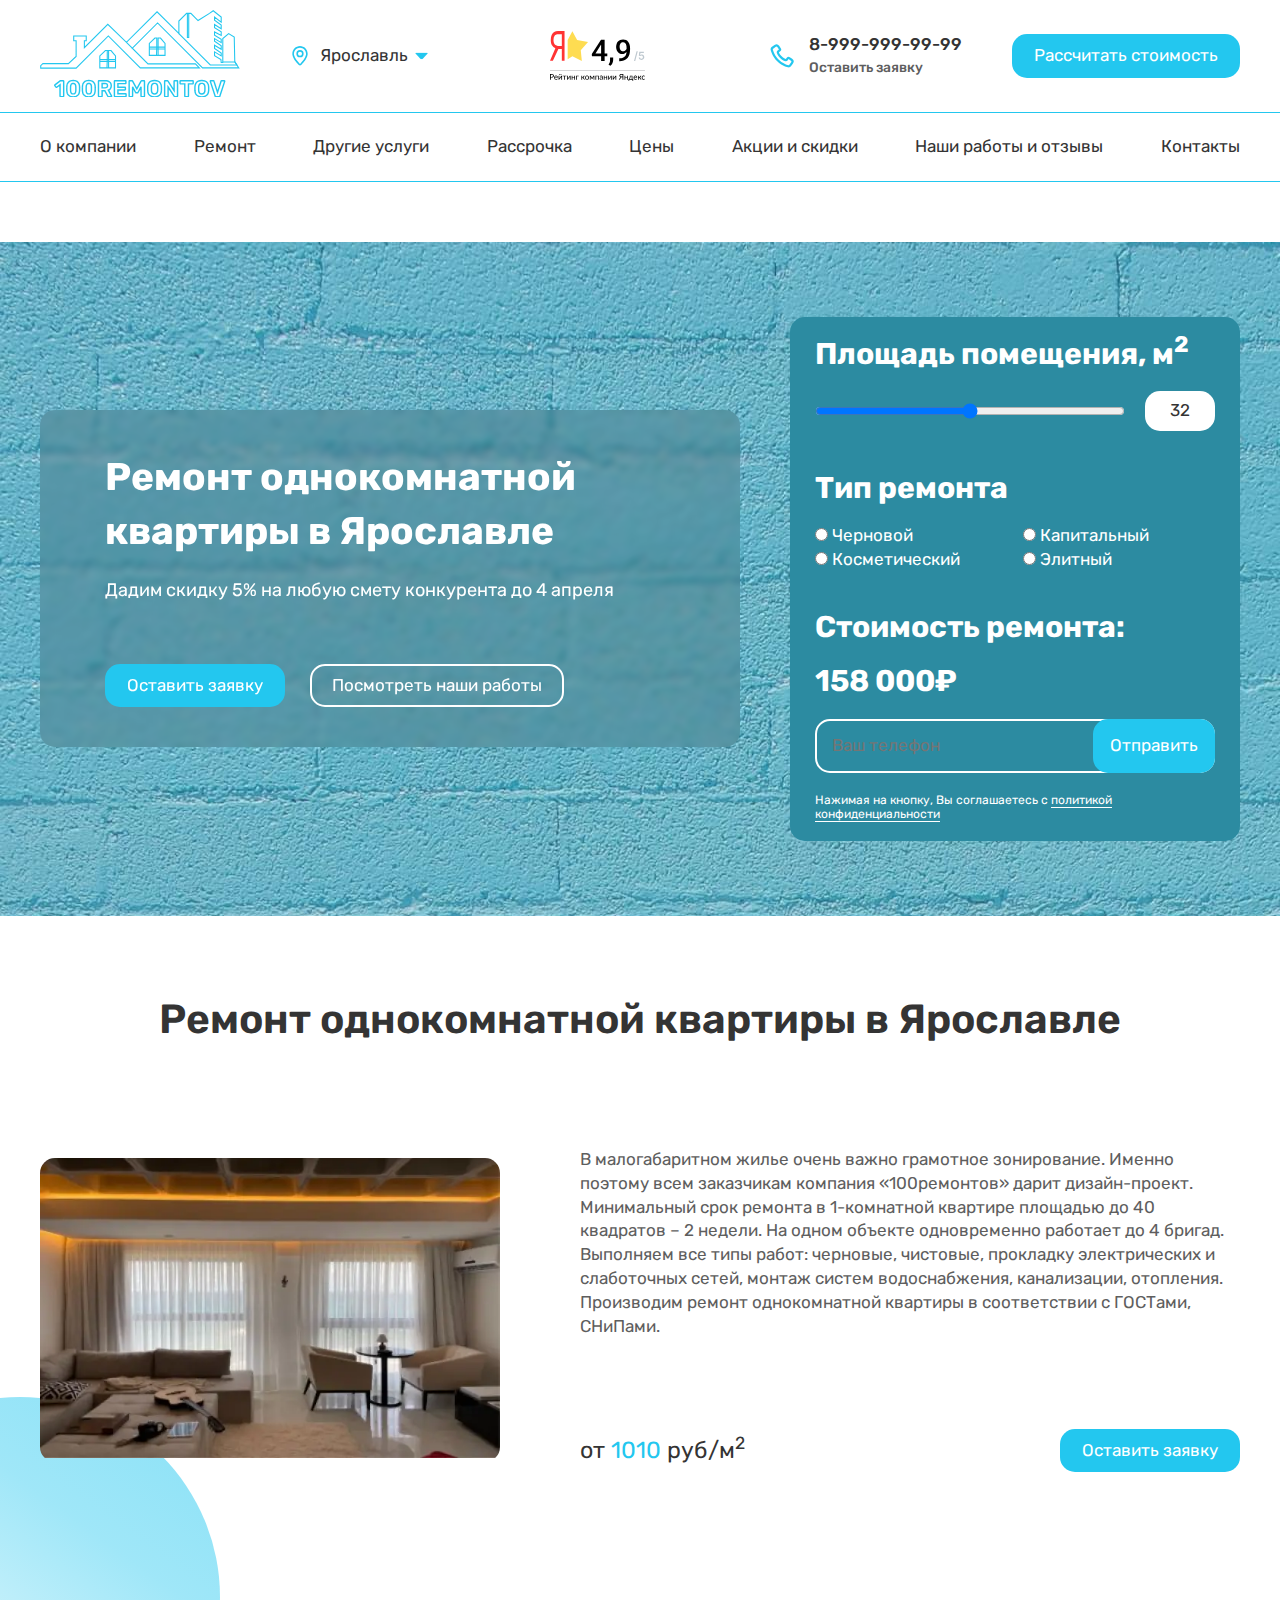
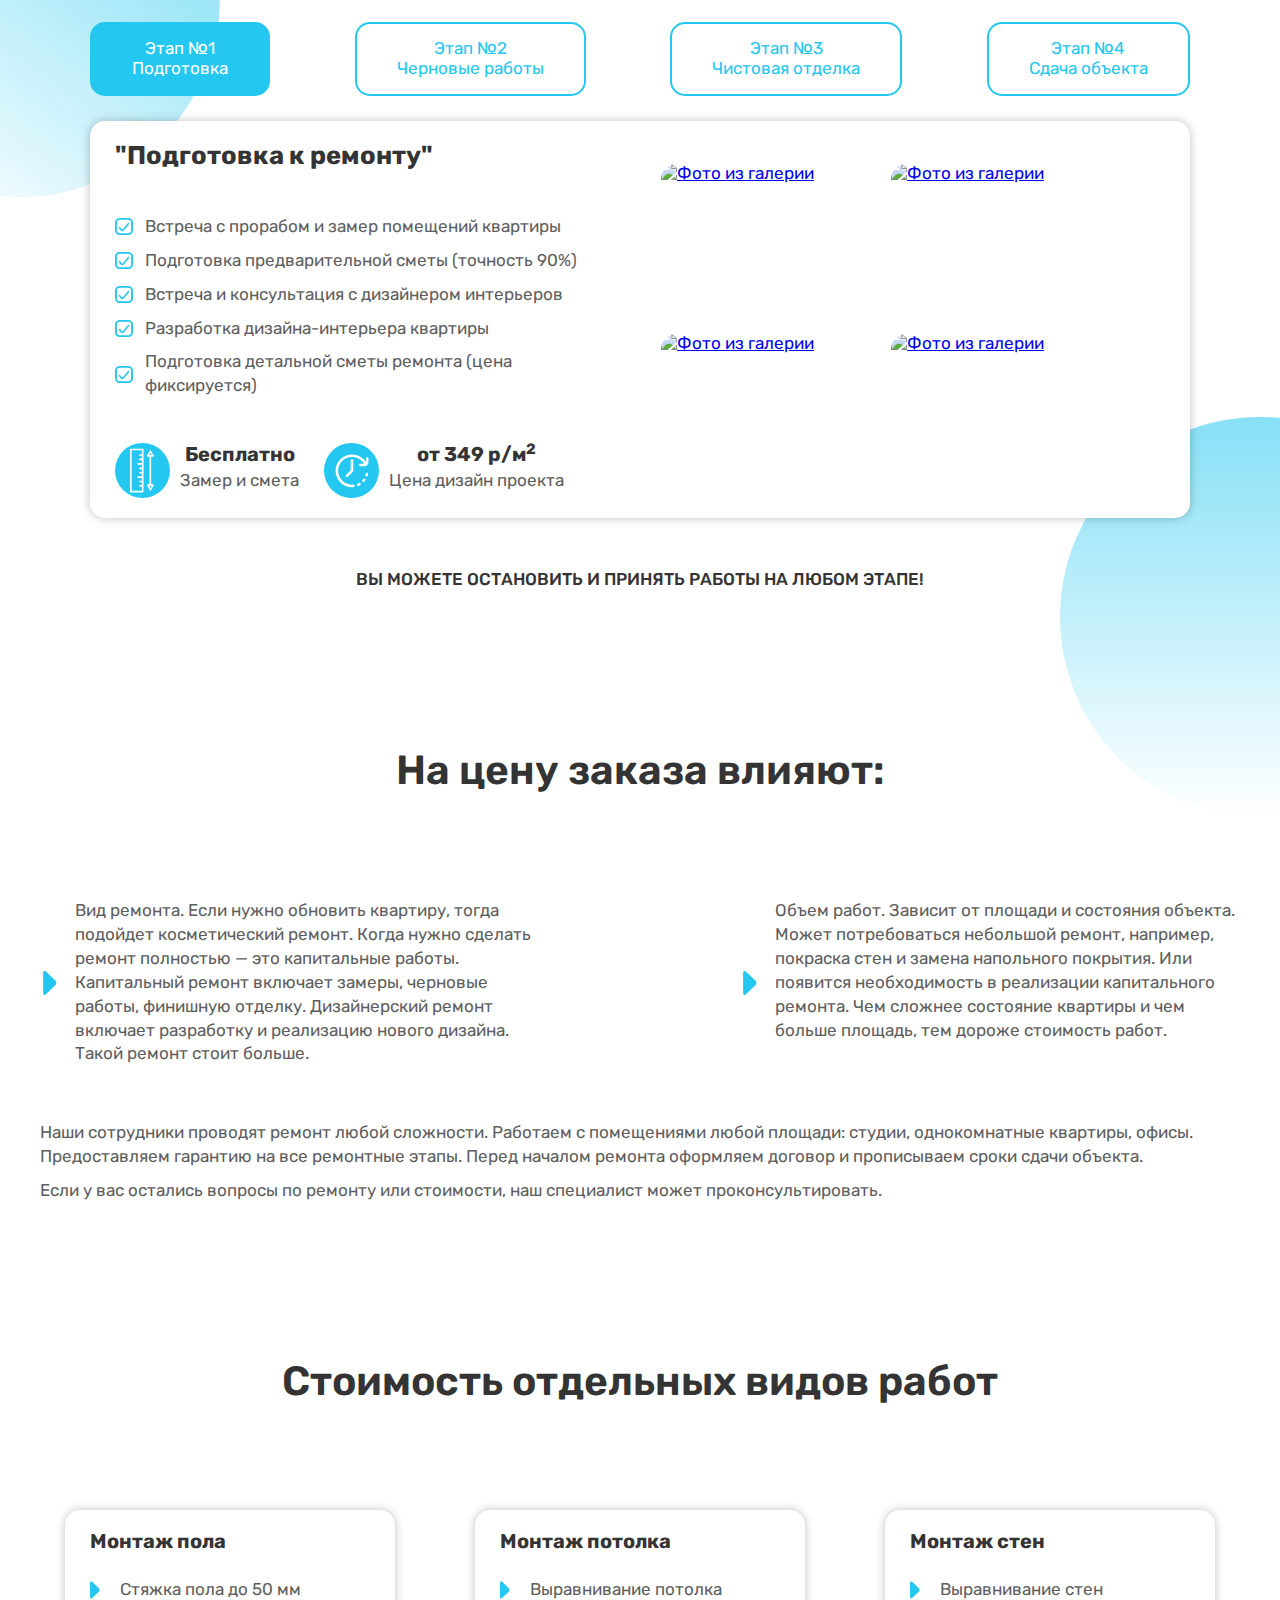
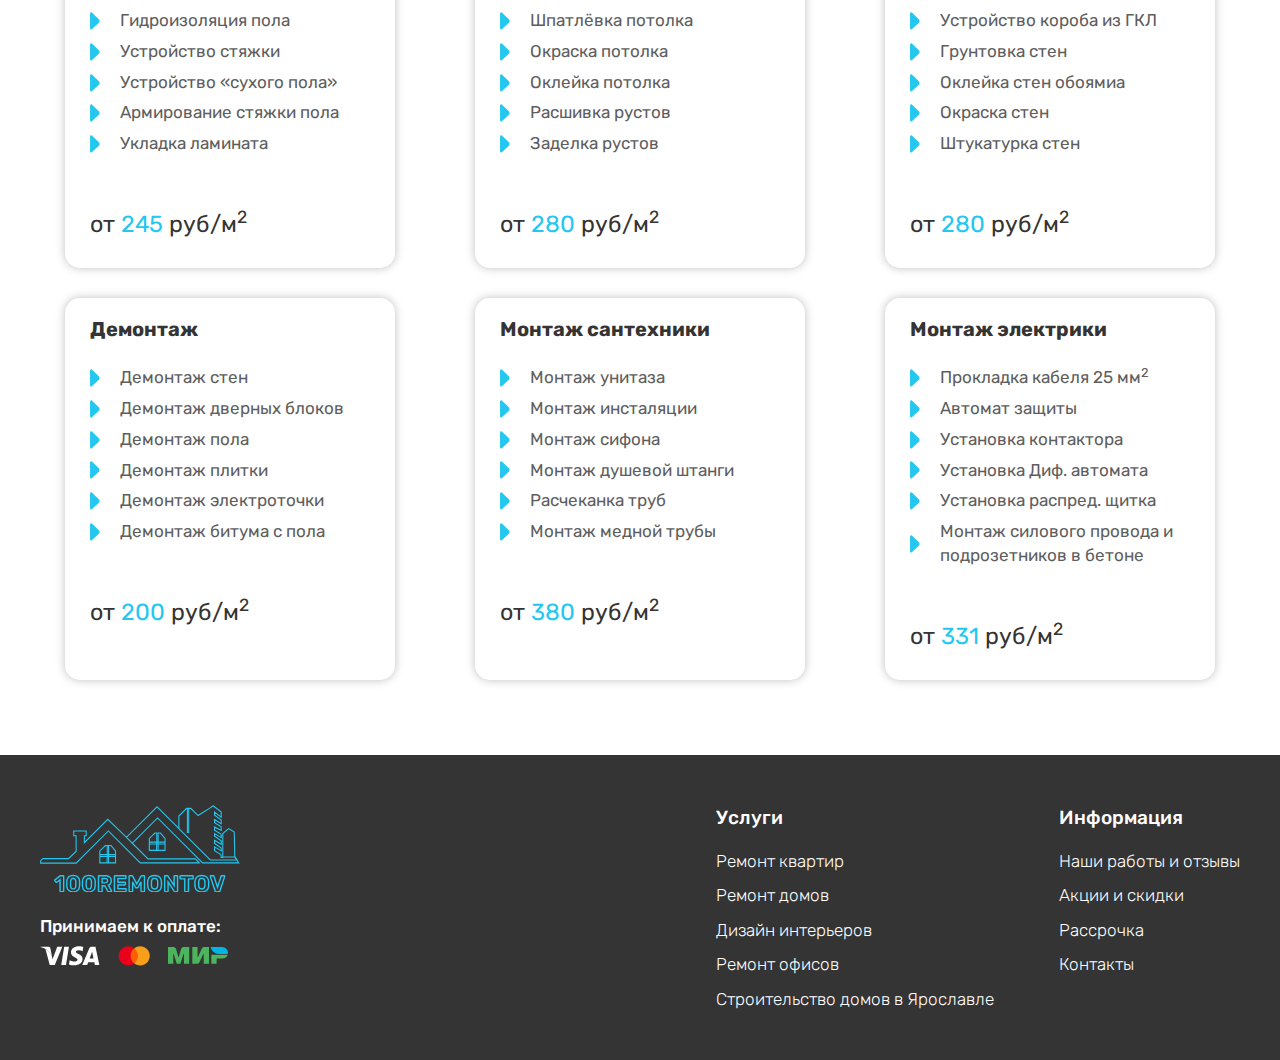
==== commit 847f723e: "Update 2023-04-27T14:30:19.208Z" ====
--- a/product-page.html
+++ b/product-page.html
@@ -1 +1 @@
-<!DOCTYPE html><html lang="ru"><head><meta charset="UTF-8"><meta name="viewport" content="width=device-width,initial-scale=1"><link type="image/svg" href="favicon/favicon.svg" rel="shortcut icon"><meta http-equiv="X-UA-Compatible" content="ie=edge"><meta name="theme-color" content="#111111"><title>Ремонт квартир цены от 1499 рублей м² в Ярославле. Дизайн под ключ</title><link href="css/styles.min.css" rel="stylesheet"></head><body><div class="site-container"><header class="header"><div class="header__container"><div class="header__left"><a class="header__logo logo" href="#"><img class="logo__img" src="img/header/logo.svg" alt="Logo"></a><div class="select"><div class="select__header"><svg class="select__geo"><use href="img/icons/sprite.svg#geo"></use></svg> <span class="select__current">Ярославль</span> <svg class="select__arrow"><use href="img/icons/sprite.svg#arrow"></use></svg></div><div class="select__body"><div class="select__item">Ярославль</div><div class="select__item">Гаврилов&#160;Ям</div><div class="select__item">Данилов</div><div class="select__item">Любим</div><div class="select__item">Мышкин</div><div class="select__item">Переславль&#8209;Залесский</div><div class="select__item">Пошехонье</div><div class="select__item">Ростов</div><div class="select__item">Рыбинск</div><div class="select__item">Тутаев</div><div class="select__item">Углич</div></div></div></div><svg class="header__yandex"><use href="img/icons/sprite.svg#yandex"></use></svg><div class="header__links links"><div class="links__inner"><svg class="links__icon-phone"><use href="img/icons/sprite.svg#phone"></use></svg><div class="links__item links-item"><a class="links-item__phone link-reset" href="tel:+79999999999">8-999-999-99-99</a> <a class="links-item__modal link-reset" href="#/">Оставить заявку</a></div></div><a class="header__link link link-reset" href="#/">Рассчитать стоимость</a></div><button class="menu__burger burger btn-reset"><span class="burger__line"></span></button></div><div class="header__menu menu"><div class="header__container"><nav class="menu__body"><ul class="menu__list list-reset"><li class="menu__item"><a class="menu__link link-reset" href="#" data-goto=".section-1">О компании</a></li><li class="menu__item"><a class="menu__link link-reset" href="#" data-goto=".section-2">Ремонт</a></li><li class="menu__item"><a class="menu__link link-reset" href="#" data-goto=".section-3">Другие услуги</a></li><li class="menu__item"><a class="menu__link link-reset" href="#" data-goto=".section-3">Рассрочка</a></li><li class="menu__item"><a class="menu__link link-reset" href="#" data-goto=".section-3">Цены</a></li><li class="menu__item"><a class="menu__link link-reset" href="#" data-goto=".section-3">Акции и скидки</a></li><li class="menu__item"><a class="menu__link link-reset" href="#" data-goto=".section-3">Наши работы и отзывы</a></li><li class="menu__item"><a class="menu__link link-reset" href="#" data-goto=".section-3">Контакты</a></li></ul></nav></div></div></header><main class="main"><section class="section section-hero"><div class="container"><div class="hero"><div class="hero__card"><h1 class="hero__title">Ремонт однокомнатной квартиры в&nbsp;Ярославле</h1><p class="hero__text">Дадим скидку 5% на любую смету конкурента до 4 апреля</p><div class="hero__links"><a class="link link-reset hero__link" href="#/">Оставить заявку</a> <a class="link link--transparent link-reset" href="#/">Посмотреть наши работы</a></div></div><form class="calc" action="#"><h2 class="calc__title">Площадь помещения,&#160;м<sup>2</sup></h2><div class="calc__square calc-square"><input class="calc-square__range" id="calcRange" type="range"> <label class="calc-square__label" for="calcRange"><output class="calc-square__value">32</output></label></div><h2 class="calc__title">Тип ремонта</h2><div class="calc__type calc-type"><div class="calc-type__item"><input class="calc-type__radio" id="draftRepair" name="radio" type="radio"> <label class="calc-type__value" for="draftRepair">Черновой</label></div><div class="calc-type__item"><input class="calc-type__radio" id="capitalRepair" name="radio" type="radio"> <label class="calc-type__value" for="capitalRepair">Капитальный</label></div><div class="calc-type__item"><input class="calc-type__radio" id="cosmeticRepair" name="radio" type="radio"> <label class="calc-type__value" for="cosmeticRepair">Косметический</label></div><div class="calc-type__item"><input class="calc-type__radio" id="eliteRepair" name="radio" type="radio"> <label class="calc-type__value" for="eliteRepair">Элитный</label></div></div><h2 class="calc__title">Стоимость ремонта:</h2><output class="calc__cost">158 000₽</output><div class="calc__inner"><label for="calcPhone"><input class="calc__phone" id="calcPhone" type="text" placeholder="Ваш телефон"></label> <label for="calcSend"><input class="calc__send" id="calcSend" type="submit" value="Отправить"></label></div><p class="calc__policy calc-policy">Нажимая на кнопку, Вы соглашаетесь с <a class="calc-policy__link link-reset" href="#/">политикой конфиденциальности</a></p></form></div></div></section><section class="section"><div class="container"><div class="product-repair"><h2 class="title">Ремонт однокомнатной квартиры в Ярославле</h2><div class="product-repair__wrap"><div class="product-repair__img"><picture><source type="image/webp" data-srcset="img/product-repair/studio-apartment.webp"><img class="lazyload" alt="Ремонт однокомнатной квартиры" data-src="img/product-repair/studio-apartment.jpg"></picture></div><div class="product-repair__info"><p class="product-repair__text text">В малогабаритном жилье очень важно грамотное зонирование. Именно поэтому всем заказчикам компания «100ремонтов» дарит дизайн-проект. Минимальный срок ремонта в 1-комнатной квартире площадью до 40 квадратов – 2 недели. На одном объекте одновременно работает до 4 бригад. Выполняем все типы работ: черновые, чистовые, прокладку электрических и слаботочных сетей, монтаж систем водоснабжения, канализации, отопления. Производим ремонт однокомнатной квартиры в соответствии с ГОСТами, СНиПами.</p><div class="product-repair__inner"><span class="product-repair__cost">от <span class="product-repair__cost--blue">1010</span> руб/м<sup>2</sup></span> <a class="link link-reset product-repair__link" href="#/">Оставить заявку</a></div></div></div></div></div></section><section class="section section--decor"><div class="container"><div class="product-stages stages-tabs"><div class="stages-tabs__header"><div class="stages-tabs__header-item active">Этап &#8470;1<br>Подготовка</div><div class="stages-tabs__header-item">Этап &#8470;2<br>Черновые работы</div><div class="stages-tabs__header-item">Этап &#8470;3<br>Чистовая отделка</div><div class="stages-tabs__header-item">Этап &#8470;4<br>Сдача объекта</div></div><div class="stages-tabs__content"><div class="stages-tabs__content-item stages-content tab1"><div class="stages-content__info"><h2 class="stages-content__title">"Подготовка к ремонту"</h2><ul class="list-reset stages-content__list"><li class="stages-content__item text">Встреча с прорабом и замер помещений квартиры</li><li class="stages-content__item text">Подготовка предварительной сметы (точность 90%)</li><li class="stages-content__item text">Встреча и консультация с дизайнером интерьеров</li><li class="stages-content__item text">Разработка дизайна-интерьера квартиры</li><li class="stages-content__item text">Подготовка детальной сметы ремонта (цена фиксируется)</li></ul><div class="stages-content__inner"><div class="stages-content__card stages-card"><div class="stages-card__circle"><svg class="stages-card__icon stages-card__icon--ruler"><use href="img/icons/sprite.svg#ruler"></use></svg></div><div class="stages-card__texts"><h3 class="stages-card__title">Бесплатно</h3><span class="stages-card__descr">Замер и смета</span></div></div><div class="stages-content__card stages-card"><div class="stages-card__circle"><svg class="stages-card__icon stages-card__icon--time"><use href="img/icons/sprite.svg#time"></use></svg></div><div class="stages-card__texts"><h3 class="stages-card__title">от 349 р/м<sup>2</sup></h3><span class="stages-card__descr">Цена дизайн проекта</span></div></div></div></div><div class="stages-content__photos"><div class="stages-content__img"><a href="img/product-stages/first-stage-photo1.jpg" data-fslightbox="gallery2"><picture><source type="image/webp" data-srcset="img/product-stages/first-stage-photo1.webp"><img class="lazyload" alt="Фото из галерии" data-src="img/product-stages/first-stage-photo1.jpg"></picture></a></div><div class="stages-content__img"><a href="img/product-stages/first-stage-photo2.jpg" data-fslightbox="gallery2"><picture><source type="image/webp" data-srcset="img/product-stages/first-stage-photo2.webp"><img class="lazyload" alt="Фото из галерии" data-src="img/product-stages/first-stage-photo2.jpg"></picture></a></div><div class="stages-content__img"><a href="img/product-stages/first-stage-photo3.jpg" data-fslightbox="gallery2"><picture><source type="image/webp" data-srcset="img/product-stages/first-stage-photo3.webp"><img class="lazyload" alt="Фото из галерии" data-src="img/product-stages/first-stage-photo3.jpg"></picture></a></div><div class="stages-content__img"><a href="img/product-stages/first-stage-photo4.jpg" data-fslightbox="gallery2"><picture><source type="image/webp" data-srcset="img/product-stages/first-stage-photo4.webp"><img class="lazyload" alt="Фото из галерии" data-src="img/product-stages/first-stage-photo4.jpg"></picture></a></div></div></div><div class="stages-tabs__content-item stages-content tab2"><div class="stages-content__info"><h2 class="stages-content__title">"Подготовка к ремонту"</h2><ul class="list-reset stages-content__list"><li class="stages-content__item text">Встреча с прорабом и замер помещений квартиры</li><li class="stages-content__item text">Подготовка предварительной сметы (точность 90%)</li><li class="stages-content__item text">Встреча и консультация с дизайнером интерьеров</li><li class="stages-content__item text">Разработка дизайна-интерьера квартиры</li><li class="stages-content__item text">Подготовка детальной сметы ремонта (цена фиксируется)</li></ul><div class="stages-content__inner"><div class="stages-content__card stages-card"><div class="stages-card__circle"><svg class="stages-card__icon stages-card__icon--ruler"><use href="img/icons/sprite.svg#ruler"></use></svg></div><div class="stages-card__texts"><h3 class="stages-card__title">Бесплатно</h3><span class="stages-card__descr">Замер и смета</span></div></div><div class="stages-content__card stages-card"><div class="stages-card__circle"><svg class="stages-card__icon stages-card__icon--time"><use href="img/icons/sprite.svg#time"></use></svg></div><div class="stages-card__texts"><h3 class="stages-card__title">от 349 р/м<sup>2</sup></h3><span class="stages-card__descr">Цена дизайн проекта</span></div></div></div></div><div class="stages-content__photos"><div class="stages-content__img"><a href="img/product-stages/first-stage-photo1.jpg" data-fslightbox="gallery3"><picture><source type="image/webp" data-srcset="img/product-stages/first-stage-photo1.webp"><img class="lazyload" alt="Фото из галерии" data-src="img/product-stages/first-stage-photo1.jpg"></picture></a></div><div class="stages-content__img"><a href="img/product-stages/first-stage-photo2.jpg" data-fslightbox="gallery3"><picture><source type="image/webp" data-srcset="img/product-stages/first-stage-photo2.webp"><img class="lazyload" alt="Фото из галерии" data-src="img/product-stages/first-stage-photo2.jpg"></picture></a></div><div class="stages-content__img"><a href="img/product-stages/first-stage-photo3.jpg" data-fslightbox="gallery3"><picture><source type="image/webp" data-srcset="img/product-stages/first-stage-photo3.webp"><img class="lazyload" alt="Фото из галерии" data-src="img/product-stages/first-stage-photo3.jpg"></picture></a></div><div class="stages-content__img"><a href="img/product-stages/first-stage-photo4.jpg" data-fslightbox="gallery3"><picture><source type="image/webp" data-srcset="img/product-stages/first-stage-photo4.webp"><img class="lazyload" alt="Фото из галерии" data-src="img/product-stages/first-stage-photo4.jpg"></picture></a></div></div></div><div class="stages-tabs__content-item stages-content tab3"><div class="stages-content__info"><h2 class="stages-content__title">"Подготовка к ремонту"</h2><ul class="list-reset stages-content__list"><li class="stages-content__item text">Встреча с прорабом и замер помещений квартиры</li><li class="stages-content__item text">Подготовка предварительной сметы (точность 90%)</li><li class="stages-content__item text">Встреча и консультация с дизайнером интерьеров</li><li class="stages-content__item text">Разработка дизайна-интерьера квартиры</li><li class="stages-content__item text">Подготовка детальной сметы ремонта (цена фиксируется)</li></ul><div class="stages-content__inner"><div class="stages-content__card stages-card"><div class="stages-card__circle"><svg class="stages-card__icon stages-card__icon--ruler"><use href="img/icons/sprite.svg#ruler"></use></svg></div><div class="stages-card__texts"><h3 class="stages-card__title">Бесплатно</h3><span class="stages-card__descr">Замер и смета</span></div></div><div class="stages-content__card stages-card"><div class="stages-card__circle"><svg class="stages-card__icon stages-card__icon--time"><use href="img/icons/sprite.svg#time"></use></svg></div><div class="stages-card__texts"><h3 class="stages-card__title">от 349 р/м<sup>2</sup></h3><span class="stages-card__descr">Цена дизайн проекта</span></div></div></div></div><div class="stages-content__photos"><div class="stages-content__img"><a href="img/product-stages/first-stage-photo1.jpg" data-fslightbox="gallery4"><picture><source type="image/webp" data-srcset="img/product-stages/first-stage-photo1.webp"><img class="lazyload" alt="Фото из галерии" data-src="img/product-stages/first-stage-photo1.jpg"></picture></a></div><div class="stages-content__img"><a href="img/product-stages/first-stage-photo2.jpg" data-fslightbox="gallery4"><picture><source type="image/webp" data-srcset="img/product-stages/first-stage-photo2.webp"><img class="lazyload" alt="Фото из галерии" data-src="img/product-stages/first-stage-photo2.jpg"></picture></a></div><div class="stages-content__img"><a href="img/product-stages/first-stage-photo3.jpg" data-fslightbox="gallery4"><picture><source type="image/webp" data-srcset="img/product-stages/first-stage-photo3.webp"><img class="lazyload" alt="Фото из галерии" data-src="img/product-stages/first-stage-photo3.jpg"></picture></a></div><div class="stages-content__img"><a href="img/product-stages/first-stage-photo4.jpg" data-fslightbox="gallery4"><picture><source type="image/webp" data-srcset="img/product-stages/first-stage-photo4.webp"><img class="lazyload" alt="Фото из галерии" data-src="img/product-stages/first-stage-photo4.jpg"></picture></a></div></div></div><div class="stages-tabs__content-item stages-content tab4"><div class="stages-content__info"><h2 class="stages-content__title">"Подготовка к ремонту"</h2><ul class="list-reset stages-content__list"><li class="stages-content__item text">Встреча с прорабом и замер помещений квартиры</li><li class="stages-content__item text">Подготовка предварительной сметы (точность 90%)</li><li class="stages-content__item text">Встреча и консультация с дизайнером интерьеров</li><li class="stages-content__item text">Разработка дизайна-интерьера квартиры</li><li class="stages-content__item text">Подготовка детальной сметы ремонта (цена фиксируется)</li></ul><div class="stages-content__inner"><div class="stages-content__card stages-card"><div class="stages-card__circle"><svg class="stages-card__icon stages-card__icon--ruler"><use href="img/icons/sprite.svg#ruler"></use></svg></div><div class="stages-card__texts"><h3 class="stages-card__title">Бесплатно</h3><span class="stages-card__descr">Замер и смета</span></div></div><div class="stages-content__card stages-card"><div class="stages-card__circle"><svg class="stages-card__icon stages-card__icon--time"><use href="img/icons/sprite.svg#time"></use></svg></div><div class="stages-card__texts"><h3 class="stages-card__title">от 349 р/м<sup>2</sup></h3><span class="stages-card__descr">Цена дизайн проекта</span></div></div></div></div><div class="stages-content__photos"><div class="stages-content__img"><a href="img/product-stages/first-stage-photo1.jpg" data-fslightbox="gallery5"><picture><source type="image/webp" data-srcset="img/product-stages/first-stage-photo1.webp"><img class="lazyload" alt="Фото из галерии" data-src="img/product-stages/first-stage-photo1.jpg"></picture></a></div><div class="stages-content__img"><a href="img/product-stages/first-stage-photo2.jpg" data-fslightbox="gallery5"><picture><source type="image/webp" data-srcset="img/product-stages/first-stage-photo2.webp"><img class="lazyload" alt="Фото из галерии" data-src="img/product-stages/first-stage-photo2.jpg"></picture></a></div><div class="stages-content__img"><a href="img/product-stages/first-stage-photo3.jpg" data-fslightbox="gallery5"><picture><source type="image/webp" data-srcset="img/product-stages/first-stage-photo3.webp"><img class="lazyload" alt="Фото из галерии" data-src="img/product-stages/first-stage-photo3.jpg"></picture></a></div><div class="stages-content__img"><a href="img/product-stages/first-stage-photo4.jpg" data-fslightbox="gallery5"><picture><source type="image/webp" data-srcset="img/product-stages/first-stage-photo4.webp"><img class="lazyload" alt="Фото из галерии" data-src="img/product-stages/first-stage-photo4.jpg"></picture></a></div></div></div></div></div><p class="text product-stages__text">Вы можете остановить и принять работы на любом этапе!</p></div></section><section class="section"><div class="container"><div class="price-impact"><h2 class="title">На цену заказа влияют:</h2><div class="price-impact__wrap"><p class="price-impact__text price-impact__text--decor text">Вид ремонта. Если нужно обновить квартиру, тогда подойдет косметический ремонт. Когда нужно сделать ремонт полностью — это капитальные работы. Капитальный ремонт включает замеры, черновые работы, финишную отделку. Дизайнерский ремонт включает разработку и реализацию нового дизайна. Такой ремонт стоит больше.</p><p class="price-impact__text price-impact__text--decor text">Объем работ. Зависит от площади и состояния объекта. Может потребоваться небольшой ремонт, например, покраска стен и замена напольного покрытия. Или появится необходимость в реализации капитального ремонта. Чем сложнее состояние квартиры и чем больше площадь, тем дороже стоимость работ.</p></div><p class="price-impact__text text">Наши сотрудники проводят ремонт любой сложности. Работаем с помещениями любой площади: студии, однокомнатные квартиры, офисы. Предоставляем гарантию на все ремонтные этапы. Перед началом ремонта оформляем договор и прописываем сроки сдачи объекта.</p><p class="price-impact__text text">Если у вас остались вопросы по ремонту или стоимости, наш специалист может проконсультировать.</p></div></div></section><section class="section"><div class="container"><div class="separate-cost"><h2 class="separate-cost__title title">Стоимость отдельных видов работ</h2><div class="separate-cost__cards"><div class="separate-cost__card separate-cost-card"><h3 class="separate-cost-card__title">Монтаж пола</h3><ul class="separate-cost-card__list list-reset"><li class="separate-cost-card__item text">Стяжка пола до 50 мм</li><li class="separate-cost-card__item text">Гидроизоляция пола</li><li class="separate-cost-card__item text">Устройство стяжки</li><li class="separate-cost-card__item text">Устройство «сухого пола»</li><li class="separate-cost-card__item text">Армирование стяжки пола</li><li class="separate-cost-card__item text">Укладка ламината</li></ul><span class="separate-cost-card__cost">от <span class="separate-cost-card__cost--blue">245</span> руб/м<sup>2</sup></span></div><div class="separate-cost__card separate-cost-card"><h3 class="separate-cost-card__title">Монтаж потолка</h3><ul class="separate-cost-card__list list-reset"><li class="separate-cost-card__item text">Выравнивание потолка</li><li class="separate-cost-card__item text">Шпатлёвка потолка</li><li class="separate-cost-card__item text">Окраска потолка</li><li class="separate-cost-card__item text">Оклейка потолка</li><li class="separate-cost-card__item text">Расшивка рустов</li><li class="separate-cost-card__item text">Заделка рустов</li></ul><span class="separate-cost-card__cost">от <span class="separate-cost-card__cost--blue">280</span> руб/м<sup>2</sup></span></div><div class="separate-cost__card separate-cost-card"><h3 class="separate-cost-card__title">Монтаж стен</h3><ul class="separate-cost-card__list list-reset"><li class="separate-cost-card__item text">Выравнивание стен</li><li class="separate-cost-card__item text">Устройство короба из ГКЛ</li><li class="separate-cost-card__item text">Грунтовка стен</li><li class="separate-cost-card__item text">Оклейка стен обоямиа</li><li class="separate-cost-card__item text">Окраска стен</li><li class="separate-cost-card__item text">Штукатурка стен</li></ul><span class="separate-cost-card__cost">от <span class="separate-cost-card__cost--blue">280</span> руб/м<sup>2</sup></span></div><div class="separate-cost__card separate-cost-card"><h3 class="separate-cost-card__title">Демонтаж</h3><ul class="separate-cost-card__list list-reset"><li class="separate-cost-card__item text">Демонтаж стен</li><li class="separate-cost-card__item text">Демонтаж дверных блоков</li><li class="separate-cost-card__item text">Демонтаж пола</li><li class="separate-cost-card__item text">Демонтаж плитки</li><li class="separate-cost-card__item text">Демонтаж электроточки</li><li class="separate-cost-card__item text">Демонтаж битума с пола</li></ul><span class="separate-cost-card__cost">от <span class="separate-cost-card__cost--blue">200</span> руб/м<sup>2</sup></span></div><div class="separate-cost__card separate-cost-card"><h3 class="separate-cost-card__title">Монтаж сантехники</h3><ul class="separate-cost-card__list list-reset"><li class="separate-cost-card__item text">Монтаж унитаза</li><li class="separate-cost-card__item text">Монтаж инсталяции</li><li class="separate-cost-card__item text">Монтаж сифона</li><li class="separate-cost-card__item text">Монтаж душевой штанги</li><li class="separate-cost-card__item text">Расчеканка труб</li><li class="separate-cost-card__item text">Монтаж медной трубы</li></ul><span class="separate-cost-card__cost">от <span class="separate-cost-card__cost--blue">380</span> руб/м<sup>2</sup></span></div><div class="separate-cost__card separate-cost-card"><h3 class="separate-cost-card__title">Монтаж электрики</h3><ul class="separate-cost-card__list list-reset"><li class="separate-cost-card__item text">Прокладка кабеля 25 мм<sup>2</sup></li><li class="separate-cost-card__item text">Автомат защиты</li><li class="separate-cost-card__item text">Установка контактора</li><li class="separate-cost-card__item text">Установка Диф. автомата</li><li class="separate-cost-card__item text">Установка распред. щитка</li><li class="separate-cost-card__item text">Монтаж силового провода и подрозетников в бетоне</li></ul><span class="separate-cost-card__cost">от <span class="separate-cost-card__cost--blue">331</span> руб/м<sup>2</sup></span></div></div></div></div></section></main><footer class="footer"><div class="container"><div class="footer__wrap"><div class="footer__left"><a class="header__logo logo" href="#"><img class="logo__img" src="img/header/logo.svg" alt="Logo"></a><div class="accept-payment"><span class="accept-payment__text">Принимаем к оплате:</span><div class="accept-payment__icons"><svg class="accept-payment__icon"><use href="img/icons/sprite.svg#visa"></use></svg> <svg class="accept-payment__icon"><use href="img/icons/sprite.svg#mastercard"></use></svg> <svg class="accept-payment__icon"><use href="img/icons/sprite.svg#mir"></use></svg></div></div></div><div class="footer__right"><div class="footer__menu"><h2 class="footer__title">Услуги</h2><ul class="footer__list list-reset"><li class="footer__item"><a class="footer__link link-reset" href="#/">Ремонт квартир</a></li><li class="footer__item"><a class="footer__link link-reset" href="#/">Ремонт домов</a></li><li class="footer__item"><a class="footer__link link-reset" href="#/">Дизайн интерьеров</a></li><li class="footer__item"><a class="footer__link link-reset" href="#/">Ремонт офисов</a></li><li class="footer__item"><a class="footer__link link-reset" href="#/">Строительство домов в Ярославле</a></li></ul></div><div class="footer__menu"><h2 class="footer__title">Информация</h2><ul class="footer__list list-reset"><li class="footer__item"><a class="footer__link link-reset" href="#/">Наши работы и отзывы</a></li><li class="footer__item"><a class="footer__link link-reset" href="#/">Акции и скидки</a></li><li class="footer__item"><a class="footer__link link-reset" href="#/">Рассрочка</a></li><li class="footer__item"><a class="footer__link link-reset" href="#/">Контакты</a></li></ul></div></div></div></div></footer></div><script src="js/scripts.min.js"></script></body></html>+<!DOCTYPE html><html lang="ru"><head><meta charset="UTF-8"><meta name="viewport" content="width=device-width,initial-scale=1"><link type="image/svg" href="favicon/favicon.svg" rel="shortcut icon"><meta http-equiv="X-UA-Compatible" content="ie=edge"><meta name="theme-color" content="#111111"><title>Ремонт квартир цены от 1499 рублей м² в Ярославле. Дизайн под ключ</title><link href="css/styles.min.css" rel="stylesheet"></head><body><div class="site-container"><header class="header"><div class="header__container"><div class="header__left"><a class="header__logo logo" href="#"><img class="logo__img" src="img/header/logo.svg" alt="Logo"></a><div class="select"><div class="select__header"><svg class="select__geo"><use href="img/icons/sprite.svg#geo"></use></svg> <span class="select__current">Ярославль</span> <svg class="select__arrow"><use href="img/icons/sprite.svg#arrow"></use></svg></div><div class="select__body"><div class="select__item">Ярославль</div><div class="select__item">Гаврилов&#160;Ям</div><div class="select__item">Данилов</div><div class="select__item">Любим</div><div class="select__item">Мышкин</div><div class="select__item">Переславль&#8209;Залесский</div><div class="select__item">Пошехонье</div><div class="select__item">Ростов</div><div class="select__item">Рыбинск</div><div class="select__item">Тутаев</div><div class="select__item">Углич</div></div></div></div><svg class="header__yandex"><use href="img/icons/sprite.svg#yandex"></use></svg><div class="header__links links"><div class="links__inner"><svg class="links__icon-phone"><use href="img/icons/sprite.svg#phone"></use></svg><div class="links__item links-item"><a class="links-item__phone link-reset" href="tel:+79999999999">8-999-999-99-99</a> <a class="links-item__modal link-reset modal-link" href="#modalApplication">Оставить заявку</a></div></div><a class="header__link link link-reset modal-link" href="#modalQuiz">Рассчитать стоимость</a></div><button class="menu__burger burger btn-reset"><span class="burger__line"></span></button></div><div class="header__menu menu"><div class="header__container"><nav class="menu__body"><ul class="menu__list list-reset"><li class="menu__item"><a class="menu__link link-reset" href="#" data-goto=".section-1">О компании</a></li><li class="menu__item"><a class="menu__link link-reset" href="#" data-goto=".section-2">Ремонт</a></li><li class="menu__item"><a class="menu__link link-reset" href="#" data-goto=".section-3">Другие услуги</a></li><li class="menu__item"><a class="menu__link link-reset" href="#" data-goto=".section-3">Рассрочка</a></li><li class="menu__item"><a class="menu__link link-reset" href="#" data-goto=".section-3">Цены</a></li><li class="menu__item"><a class="menu__link link-reset" href="#" data-goto=".section-3">Акции и скидки</a></li><li class="menu__item"><a class="menu__link link-reset" href="#" data-goto=".section-3">Наши работы и отзывы</a></li><li class="menu__item"><a class="menu__link link-reset" href="#" data-goto=".section-3">Контакты</a></li></ul></nav></div></div></header><main class="main"><section class="section section-hero"><div class="container"><div class="hero"><div class="hero__card"><h1 class="hero__title">Ремонт однокомнатной квартиры в&nbsp;Ярославле</h1><p class="hero__text">Дадим скидку 5% на любую смету конкурента до 4 апреля</p><div class="hero__links"><a class="link link-reset hero__link" href="#/">Оставить заявку</a> <a class="link link--transparent link-reset" href="#/">Посмотреть наши работы</a></div></div><form class="calc" action="#"><h2 class="calc__title">Площадь помещения,&#160;м<sup>2</sup></h2><div class="calc__square calc-square"><input class="calc-square__range" id="calcRange" type="range"> <label class="calc-square__label" for="calcRange"><output class="calc-square__value">32</output></label></div><h2 class="calc__title">Тип ремонта</h2><div class="calc__type calc-type"><div class="calc-type__item"><input class="calc-type__radio" id="draftRepair" name="radio" type="radio"> <label class="calc-type__value" for="draftRepair">Черновой</label></div><div class="calc-type__item"><input class="calc-type__radio" id="capitalRepair" name="radio" type="radio"> <label class="calc-type__value" for="capitalRepair">Капитальный</label></div><div class="calc-type__item"><input class="calc-type__radio" id="cosmeticRepair" name="radio" type="radio"> <label class="calc-type__value" for="cosmeticRepair">Косметический</label></div><div class="calc-type__item"><input class="calc-type__radio" id="eliteRepair" name="radio" type="radio"> <label class="calc-type__value" for="eliteRepair">Элитный</label></div></div><h2 class="calc__title">Стоимость ремонта:</h2><output class="calc__cost">158 000₽</output><div class="calc__inner"><input class="calc__phone" id="calcPhone" type="text" placeholder="Ваш телефон"> <input class="calc__send" id="calcSend" type="submit" value="Отправить"></div><p class="calc__policy calc-policy">Нажимая на кнопку, Вы соглашаетесь с <a class="calc-policy__link link-reset" href="#/">политикой конфиденциальности</a></p></form></div></div></section><section class="section"><div class="container"><div class="product-repair"><h2 class="title">Ремонт однокомнатной квартиры в Ярославле</h2><div class="product-repair__wrap"><div class="product-repair__img"><picture><source type="image/webp" data-srcset="img/product-repair/studio-apartment.webp"><img class="lazyload" alt="Ремонт однокомнатной квартиры" data-src="img/product-repair/studio-apartment.jpg"></picture></div><div class="product-repair__info"><p class="product-repair__text text">В малогабаритном жилье очень важно грамотное зонирование. Именно поэтому всем заказчикам компания «100ремонтов» дарит дизайн-проект. Минимальный срок ремонта в 1-комнатной квартире площадью до 40 квадратов – 2 недели. На одном объекте одновременно работает до 4 бригад. Выполняем все типы работ: черновые, чистовые, прокладку электрических и слаботочных сетей, монтаж систем водоснабжения, канализации, отопления. Производим ремонт однокомнатной квартиры в соответствии с ГОСТами, СНиПами.</p><div class="product-repair__inner"><span class="product-repair__cost">от <span class="product-repair__cost--blue">1010</span> руб/м<sup>2</sup></span> <a class="link link-reset product-repair__link" href="#/">Оставить заявку</a></div></div></div></div></div></section><section class="section section--decor"><div class="container"><div class="product-stages stages-tabs"><div class="stages-tabs__header"><div class="stages-tabs__header-item active">Этап &#8470;1<br>Подготовка</div><div class="stages-tabs__header-item">Этап &#8470;2<br>Черновые работы</div><div class="stages-tabs__header-item">Этап &#8470;3<br>Чистовая отделка</div><div class="stages-tabs__header-item">Этап &#8470;4<br>Сдача объекта</div></div><div class="stages-tabs__content"><div class="stages-tabs__content-item stages-content tab1"><div class="stages-content__info"><h2 class="stages-content__title">"Подготовка к ремонту"</h2><ul class="list-reset stages-content__list"><li class="stages-content__item text">Встреча с прорабом и замер помещений квартиры</li><li class="stages-content__item text">Подготовка предварительной сметы (точность 90%)</li><li class="stages-content__item text">Встреча и консультация с дизайнером интерьеров</li><li class="stages-content__item text">Разработка дизайна-интерьера квартиры</li><li class="stages-content__item text">Подготовка детальной сметы ремонта (цена фиксируется)</li></ul><div class="stages-content__inner"><div class="stages-content__card stages-card"><div class="stages-card__circle"><svg class="stages-card__icon stages-card__icon--ruler"><use href="img/icons/sprite.svg#ruler"></use></svg></div><div class="stages-card__texts"><h3 class="stages-card__title">Бесплатно</h3><span class="stages-card__descr">Замер и смета</span></div></div><div class="stages-content__card stages-card"><div class="stages-card__circle"><svg class="stages-card__icon stages-card__icon--time"><use href="img/icons/sprite.svg#time"></use></svg></div><div class="stages-card__texts"><h3 class="stages-card__title">от 349 р/м<sup>2</sup></h3><span class="stages-card__descr">Цена дизайн проекта</span></div></div></div></div><div class="stages-content__photos"><div class="stages-content__img"><a href="img/product-stages/first-stage-photo1.jpg" data-fslightbox="gallery2"><picture><source type="image/webp" data-srcset="img/product-stages/first-stage-photo1.webp"><img class="lazyload" alt="Фото из галерии" data-src="img/product-stages/first-stage-photo1.jpg"></picture></a></div><div class="stages-content__img"><a href="img/product-stages/first-stage-photo2.jpg" data-fslightbox="gallery2"><picture><source type="image/webp" data-srcset="img/product-stages/first-stage-photo2.webp"><img class="lazyload" alt="Фото из галерии" data-src="img/product-stages/first-stage-photo2.jpg"></picture></a></div><div class="stages-content__img"><a href="img/product-stages/first-stage-photo3.jpg" data-fslightbox="gallery2"><picture><source type="image/webp" data-srcset="img/product-stages/first-stage-photo3.webp"><img class="lazyload" alt="Фото из галерии" data-src="img/product-stages/first-stage-photo3.jpg"></picture></a></div><div class="stages-content__img"><a href="img/product-stages/first-stage-photo4.jpg" data-fslightbox="gallery2"><picture><source type="image/webp" data-srcset="img/product-stages/first-stage-photo4.webp"><img class="lazyload" alt="Фото из галерии" data-src="img/product-stages/first-stage-photo4.jpg"></picture></a></div></div></div><div class="stages-tabs__content-item stages-content tab2"><div class="stages-content__info"><h2 class="stages-content__title">"Подготовка к ремонту"</h2><ul class="list-reset stages-content__list"><li class="stages-content__item text">Встреча с прорабом и замер помещений квартиры</li><li class="stages-content__item text">Подготовка предварительной сметы (точность 90%)</li><li class="stages-content__item text">Встреча и консультация с дизайнером интерьеров</li><li class="stages-content__item text">Разработка дизайна-интерьера квартиры</li><li class="stages-content__item text">Подготовка детальной сметы ремонта (цена фиксируется)</li></ul><div class="stages-content__inner"><div class="stages-content__card stages-card"><div class="stages-card__circle"><svg class="stages-card__icon stages-card__icon--ruler"><use href="img/icons/sprite.svg#ruler"></use></svg></div><div class="stages-card__texts"><h3 class="stages-card__title">Бесплатно</h3><span class="stages-card__descr">Замер и смета</span></div></div><div class="stages-content__card stages-card"><div class="stages-card__circle"><svg class="stages-card__icon stages-card__icon--time"><use href="img/icons/sprite.svg#time"></use></svg></div><div class="stages-card__texts"><h3 class="stages-card__title">от 349 р/м<sup>2</sup></h3><span class="stages-card__descr">Цена дизайн проекта</span></div></div></div></div><div class="stages-content__photos"><div class="stages-content__img"><a href="img/product-stages/first-stage-photo1.jpg" data-fslightbox="gallery3"><picture><source type="image/webp" data-srcset="img/product-stages/first-stage-photo1.webp"><img class="lazyload" alt="Фото из галерии" data-src="img/product-stages/first-stage-photo1.jpg"></picture></a></div><div class="stages-content__img"><a href="img/product-stages/first-stage-photo2.jpg" data-fslightbox="gallery3"><picture><source type="image/webp" data-srcset="img/product-stages/first-stage-photo2.webp"><img class="lazyload" alt="Фото из галерии" data-src="img/product-stages/first-stage-photo2.jpg"></picture></a></div><div class="stages-content__img"><a href="img/product-stages/first-stage-photo3.jpg" data-fslightbox="gallery3"><picture><source type="image/webp" data-srcset="img/product-stages/first-stage-photo3.webp"><img class="lazyload" alt="Фото из галерии" data-src="img/product-stages/first-stage-photo3.jpg"></picture></a></div><div class="stages-content__img"><a href="img/product-stages/first-stage-photo4.jpg" data-fslightbox="gallery3"><picture><source type="image/webp" data-srcset="img/product-stages/first-stage-photo4.webp"><img class="lazyload" alt="Фото из галерии" data-src="img/product-stages/first-stage-photo4.jpg"></picture></a></div></div></div><div class="stages-tabs__content-item stages-content tab3"><div class="stages-content__info"><h2 class="stages-content__title">"Подготовка к ремонту"</h2><ul class="list-reset stages-content__list"><li class="stages-content__item text">Встреча с прорабом и замер помещений квартиры</li><li class="stages-content__item text">Подготовка предварительной сметы (точность 90%)</li><li class="stages-content__item text">Встреча и консультация с дизайнером интерьеров</li><li class="stages-content__item text">Разработка дизайна-интерьера квартиры</li><li class="stages-content__item text">Подготовка детальной сметы ремонта (цена фиксируется)</li></ul><div class="stages-content__inner"><div class="stages-content__card stages-card"><div class="stages-card__circle"><svg class="stages-card__icon stages-card__icon--ruler"><use href="img/icons/sprite.svg#ruler"></use></svg></div><div class="stages-card__texts"><h3 class="stages-card__title">Бесплатно</h3><span class="stages-card__descr">Замер и смета</span></div></div><div class="stages-content__card stages-card"><div class="stages-card__circle"><svg class="stages-card__icon stages-card__icon--time"><use href="img/icons/sprite.svg#time"></use></svg></div><div class="stages-card__texts"><h3 class="stages-card__title">от 349 р/м<sup>2</sup></h3><span class="stages-card__descr">Цена дизайн проекта</span></div></div></div></div><div class="stages-content__photos"><div class="stages-content__img"><a href="img/product-stages/first-stage-photo1.jpg" data-fslightbox="gallery4"><picture><source type="image/webp" data-srcset="img/product-stages/first-stage-photo1.webp"><img class="lazyload" alt="Фото из галерии" data-src="img/product-stages/first-stage-photo1.jpg"></picture></a></div><div class="stages-content__img"><a href="img/product-stages/first-stage-photo2.jpg" data-fslightbox="gallery4"><picture><source type="image/webp" data-srcset="img/product-stages/first-stage-photo2.webp"><img class="lazyload" alt="Фото из галерии" data-src="img/product-stages/first-stage-photo2.jpg"></picture></a></div><div class="stages-content__img"><a href="img/product-stages/first-stage-photo3.jpg" data-fslightbox="gallery4"><picture><source type="image/webp" data-srcset="img/product-stages/first-stage-photo3.webp"><img class="lazyload" alt="Фото из галерии" data-src="img/product-stages/first-stage-photo3.jpg"></picture></a></div><div class="stages-content__img"><a href="img/product-stages/first-stage-photo4.jpg" data-fslightbox="gallery4"><picture><source type="image/webp" data-srcset="img/product-stages/first-stage-photo4.webp"><img class="lazyload" alt="Фото из галерии" data-src="img/product-stages/first-stage-photo4.jpg"></picture></a></div></div></div><div class="stages-tabs__content-item stages-content tab4"><div class="stages-content__info"><h2 class="stages-content__title">"Подготовка к ремонту"</h2><ul class="list-reset stages-content__list"><li class="stages-content__item text">Встреча с прорабом и замер помещений квартиры</li><li class="stages-content__item text">Подготовка предварительной сметы (точность 90%)</li><li class="stages-content__item text">Встреча и консультация с дизайнером интерьеров</li><li class="stages-content__item text">Разработка дизайна-интерьера квартиры</li><li class="stages-content__item text">Подготовка детальной сметы ремонта (цена фиксируется)</li></ul><div class="stages-content__inner"><div class="stages-content__card stages-card"><div class="stages-card__circle"><svg class="stages-card__icon stages-card__icon--ruler"><use href="img/icons/sprite.svg#ruler"></use></svg></div><div class="stages-card__texts"><h3 class="stages-card__title">Бесплатно</h3><span class="stages-card__descr">Замер и смета</span></div></div><div class="stages-content__card stages-card"><div class="stages-card__circle"><svg class="stages-card__icon stages-card__icon--time"><use href="img/icons/sprite.svg#time"></use></svg></div><div class="stages-card__texts"><h3 class="stages-card__title">от 349 р/м<sup>2</sup></h3><span class="stages-card__descr">Цена дизайн проекта</span></div></div></div></div><div class="stages-content__photos"><div class="stages-content__img"><a href="img/product-stages/first-stage-photo1.jpg" data-fslightbox="gallery5"><picture><source type="image/webp" data-srcset="img/product-stages/first-stage-photo1.webp"><img class="lazyload" alt="Фото из галерии" data-src="img/product-stages/first-stage-photo1.jpg"></picture></a></div><div class="stages-content__img"><a href="img/product-stages/first-stage-photo2.jpg" data-fslightbox="gallery5"><picture><source type="image/webp" data-srcset="img/product-stages/first-stage-photo2.webp"><img class="lazyload" alt="Фото из галерии" data-src="img/product-stages/first-stage-photo2.jpg"></picture></a></div><div class="stages-content__img"><a href="img/product-stages/first-stage-photo3.jpg" data-fslightbox="gallery5"><picture><source type="image/webp" data-srcset="img/product-stages/first-stage-photo3.webp"><img class="lazyload" alt="Фото из галерии" data-src="img/product-stages/first-stage-photo3.jpg"></picture></a></div><div class="stages-content__img"><a href="img/product-stages/first-stage-photo4.jpg" data-fslightbox="gallery5"><picture><source type="image/webp" data-srcset="img/product-stages/first-stage-photo4.webp"><img class="lazyload" alt="Фото из галерии" data-src="img/product-stages/first-stage-photo4.jpg"></picture></a></div></div></div></div></div><p class="text product-stages__text">Вы можете остановить и принять работы на любом этапе!</p></div></section><section class="section"><div class="container"><div class="price-impact"><h2 class="title">На цену заказа влияют:</h2><div class="price-impact__wrap"><p class="price-impact__text price-impact__text--decor text">Вид ремонта. Если нужно обновить квартиру, тогда подойдет косметический ремонт. Когда нужно сделать ремонт полностью — это капитальные работы. Капитальный ремонт включает замеры, черновые работы, финишную отделку. Дизайнерский ремонт включает разработку и реализацию нового дизайна. Такой ремонт стоит больше.</p><p class="price-impact__text price-impact__text--decor text">Объем работ. Зависит от площади и состояния объекта. Может потребоваться небольшой ремонт, например, покраска стен и замена напольного покрытия. Или появится необходимость в реализации капитального ремонта. Чем сложнее состояние квартиры и чем больше площадь, тем дороже стоимость работ.</p></div><p class="price-impact__text text">Наши сотрудники проводят ремонт любой сложности. Работаем с помещениями любой площади: студии, однокомнатные квартиры, офисы. Предоставляем гарантию на все ремонтные этапы. Перед началом ремонта оформляем договор и прописываем сроки сдачи объекта.</p><p class="price-impact__text text">Если у вас остались вопросы по ремонту или стоимости, наш специалист может проконсультировать.</p></div></div></section><section class="section"><div class="container"><div class="separate-cost"><h2 class="separate-cost__title title">Стоимость отдельных видов работ</h2><div class="separate-cost__cards"><div class="separate-cost__card separate-cost-card"><h3 class="separate-cost-card__title">Монтаж пола</h3><ul class="separate-cost-card__list list-reset"><li class="separate-cost-card__item text">Стяжка пола до 50 мм</li><li class="separate-cost-card__item text">Гидроизоляция пола</li><li class="separate-cost-card__item text">Устройство стяжки</li><li class="separate-cost-card__item text">Устройство «сухого пола»</li><li class="separate-cost-card__item text">Армирование стяжки пола</li><li class="separate-cost-card__item text">Укладка ламината</li></ul><span class="separate-cost-card__cost">от <span class="separate-cost-card__cost--blue">245</span> руб/м<sup>2</sup></span></div><div class="separate-cost__card separate-cost-card"><h3 class="separate-cost-card__title">Монтаж потолка</h3><ul class="separate-cost-card__list list-reset"><li class="separate-cost-card__item text">Выравнивание потолка</li><li class="separate-cost-card__item text">Шпатлёвка потолка</li><li class="separate-cost-card__item text">Окраска потолка</li><li class="separate-cost-card__item text">Оклейка потолка</li><li class="separate-cost-card__item text">Расшивка рустов</li><li class="separate-cost-card__item text">Заделка рустов</li></ul><span class="separate-cost-card__cost">от <span class="separate-cost-card__cost--blue">280</span> руб/м<sup>2</sup></span></div><div class="separate-cost__card separate-cost-card"><h3 class="separate-cost-card__title">Монтаж стен</h3><ul class="separate-cost-card__list list-reset"><li class="separate-cost-card__item text">Выравнивание стен</li><li class="separate-cost-card__item text">Устройство короба из ГКЛ</li><li class="separate-cost-card__item text">Грунтовка стен</li><li class="separate-cost-card__item text">Оклейка стен обоямиа</li><li class="separate-cost-card__item text">Окраска стен</li><li class="separate-cost-card__item text">Штукатурка стен</li></ul><span class="separate-cost-card__cost">от <span class="separate-cost-card__cost--blue">280</span> руб/м<sup>2</sup></span></div><div class="separate-cost__card separate-cost-card"><h3 class="separate-cost-card__title">Демонтаж</h3><ul class="separate-cost-card__list list-reset"><li class="separate-cost-card__item text">Демонтаж стен</li><li class="separate-cost-card__item text">Демонтаж дверных блоков</li><li class="separate-cost-card__item text">Демонтаж пола</li><li class="separate-cost-card__item text">Демонтаж плитки</li><li class="separate-cost-card__item text">Демонтаж электроточки</li><li class="separate-cost-card__item text">Демонтаж битума с пола</li></ul><span class="separate-cost-card__cost">от <span class="separate-cost-card__cost--blue">200</span> руб/м<sup>2</sup></span></div><div class="separate-cost__card separate-cost-card"><h3 class="separate-cost-card__title">Монтаж сантехники</h3><ul class="separate-cost-card__list list-reset"><li class="separate-cost-card__item text">Монтаж унитаза</li><li class="separate-cost-card__item text">Монтаж инсталяции</li><li class="separate-cost-card__item text">Монтаж сифона</li><li class="separate-cost-card__item text">Монтаж душевой штанги</li><li class="separate-cost-card__item text">Расчеканка труб</li><li class="separate-cost-card__item text">Монтаж медной трубы</li></ul><span class="separate-cost-card__cost">от <span class="separate-cost-card__cost--blue">380</span> руб/м<sup>2</sup></span></div><div class="separate-cost__card separate-cost-card"><h3 class="separate-cost-card__title">Монтаж электрики</h3><ul class="separate-cost-card__list list-reset"><li class="separate-cost-card__item text">Прокладка кабеля 25 мм<sup>2</sup></li><li class="separate-cost-card__item text">Автомат защиты</li><li class="separate-cost-card__item text">Установка контактора</li><li class="separate-cost-card__item text">Установка Диф. автомата</li><li class="separate-cost-card__item text">Установка распред. щитка</li><li class="separate-cost-card__item text">Монтаж силового провода и подрозетников в бетоне</li></ul><span class="separate-cost-card__cost">от <span class="separate-cost-card__cost--blue">331</span> руб/м<sup>2</sup></span></div></div></div></div></section></main><footer class="footer"><div class="container"><div class="footer__wrap"><div class="footer__left"><a class="header__logo logo" href="#"><img class="logo__img" src="img/header/logo.svg" alt="Logo"></a><div class="accept-payment"><span class="accept-payment__text">Принимаем к оплате:</span><div class="accept-payment__icons"><svg class="accept-payment__icon"><use href="img/icons/sprite.svg#visa"></use></svg> <svg class="accept-payment__icon"><use href="img/icons/sprite.svg#mastercard"></use></svg> <svg class="accept-payment__icon"><use href="img/icons/sprite.svg#mir"></use></svg></div></div></div><div class="footer__right"><div class="footer__menu"><h2 class="footer__title">Услуги</h2><ul class="footer__list list-reset"><li class="footer__item"><a class="footer__link link-reset" href="#/">Ремонт квартир</a></li><li class="footer__item"><a class="footer__link link-reset" href="#/">Ремонт домов</a></li><li class="footer__item"><a class="footer__link link-reset" href="#/">Дизайн интерьеров</a></li><li class="footer__item"><a class="footer__link link-reset" href="#/">Ремонт офисов</a></li><li class="footer__item"><a class="footer__link link-reset" href="#/">Строительство домов в Ярославле</a></li></ul></div><div class="footer__menu"><h2 class="footer__title">Информация</h2><ul class="footer__list list-reset"><li class="footer__item"><a class="footer__link link-reset" href="#/">Наши работы и отзывы</a></li><li class="footer__item"><a class="footer__link link-reset" href="#/">Акции и скидки</a></li><li class="footer__item"><a class="footer__link link-reset" href="#/">Рассрочка</a></li><li class="footer__item"><a class="footer__link link-reset" href="#/">Контакты</a></li></ul></div></div></div></div></footer><div class="modal" id="modalApplication"><div class="modal__body"><form class="form modal__content" action="#"><a class="modal__close close-modal" href="#header">X</a><h3 class="form__title">Оставить заявку</h3><p class="text form__descr">Выберите способ связи и наш специалист свяжется с вами в ближайшее время</p><div class="form__socials"><div class="form__social form-social"><input class="is-hidden" id="telegramApplication" name="social" type="radio" value="telegram"> <label class="form-social__label" for="telegramApplication"><svg class="form-social__icon"><use href="img/icons/sprite.svg#telegram-icon"></use></svg> <span class="form-social__name">Telegram</span></label></div><div class="form__social form-social"><input class="is-hidden" id="whatsappApplication" name="social" type="radio" value="whatsapp"> <label class="form-social__label" for="whatsappApplication"><svg class="form-social__icon"><use href="img/icons/sprite.svg#whatsapp-icon"></use></svg> <span class="form-social__name">Whatsapp</span></label></div><div class="form__social form-social"><input class="is-hidden" id="phoneApplication" name="social" type="radio" value="phone"> <label class="form-social__label" for="phoneApplication"><svg class="form-social__icon"><use href="img/icons/sprite.svg#phone-icon"></use></svg> <span class="form-social__name">Телефон</span></label></div><div class="form__social form-social"><input class="is-hidden" id="viberApplication" name="social" type="radio" value="viber"> <label class="form-social__label" for="viberApplication"><svg class="form-social__icon"><use href="img/icons/sprite.svg#viber-icon"></use></svg> <span class="form-social__name">Viber</span></label></div></div><div class="form__inputs"><input class="form__input-text" type="text" placeholder="Ваше имя"> <input class="form__input-text" type="text" placeholder="Ваш телефон"> <input class="btn-reset form__input-button" type="submit" value="Отправить"></div><p class="form__text">Нажимая на кнопку, Вы соглашаетесь с <a class="form__text form__text--link link-reset" href="#/">политикой конфиденциальности</a></p></form></div></div><div class="modal" id="modalQuestion"><div class="modal__body"><form class="form modal__content" action="#"><a class="modal__close close-modal" href="#header">X</a><h3 class="form__title">Задать вопрос</h3><p class="text form__descr">Выберите способ связи и наш специалист свяжется с вами в ближайшее время</p><div class="form__socials"><div class="form__social form-social"><input class="is-hidden" id="telegramQuestion" name="social" type="radio" value="telegram"> <label class="form-social__label" for="telegramQuestion"><svg class="form-social__icon"><use href="img/icons/sprite.svg#telegram-icon"></use></svg> <span class="form-social__name">Telegram</span></label></div><div class="form__social form-social"><input class="is-hidden" id="whatsappQuestion" name="social" type="radio" value="whatsapp"> <label class="form-social__label" for="whatsappQuestion"><svg class="form-social__icon"><use href="img/icons/sprite.svg#whatsapp-icon"></use></svg> <span class="form-social__name">Whatsapp</span></label></div><div class="form__social form-social"><input class="is-hidden" id="phoneQuestion" name="social" type="radio" value="phone"> <label class="form-social__label" for="phoneQuestion"><svg class="form-social__icon"><use href="img/icons/sprite.svg#phone-icon"></use></svg> <span class="form-social__name">Телефон</span></label></div><div class="form__social form-social"><input class="is-hidden" id="viberQuestion" name="social" type="radio" value="viber"> <label class="form-social__label" for="viberQuestion"><svg class="form-social__icon"><use href="img/icons/sprite.svg#viber-icon"></use></svg> <span class="form-social__name">Viber</span></label></div></div><div class="form__inputs"><input class="form__input-text" type="text" placeholder="Ваше имя"> <input class="form__input-text" type="text" placeholder="Ваш телефон"> <input class="btn-reset form__input-button" type="submit" value="Отправить"></div><p class="form__text">Нажимая на кнопку, Вы соглашаетесь с <a class="form__text form__text--link link-reset" href="#/">политикой конфиденциальности</a></p></form></div></div><div class="modal" id="modalStock"><div class="modal__body"><form class="form modal__content" action="#"><a class="modal__close close-modal" href="#header">X</a><h3 class="form__title">Узнать об акции подробнее</h3><p class="text form__descr">Выберите способ связи и наш специалист свяжется с вами в ближайшее время</p><div class="form__socials"><div class="form__social form-social"><input class="is-hidden" id="telegramStock" name="social" type="radio" value="telegram"> <label class="form-social__label" for="telegramStock"><svg class="form-social__icon"><use href="img/icons/sprite.svg#telegram-icon"></use></svg> <span class="form-social__name">Telegram</span></label></div><div class="form__social form-social"><input class="is-hidden" id="whatsappStock" name="social" type="radio" value="whatsapp"> <label class="form-social__label" for="whatsappStock"><svg class="form-social__icon"><use href="img/icons/sprite.svg#whatsapp-icon"></use></svg> <span class="form-social__name">Whatsapp</span></label></div><div class="form__social form-social"><input class="is-hidden" id="phoneStock" name="social" type="radio" value="phone"> <label class="form-social__label" for="phoneStock"><svg class="form-social__icon"><use href="img/icons/sprite.svg#phone-icon"></use></svg> <span class="form-social__name">Телефон</span></label></div><div class="form__social form-social"><input class="is-hidden" id="viberStock" name="social" type="radio" value="viber"> <label class="form-social__label" for="viberStock"><svg class="form-social__icon"><use href="img/icons/sprite.svg#viber-icon"></use></svg> <span class="form-social__name">Viber</span></label></div></div><div class="form__inputs"><input class="form__input-text" type="text" placeholder="Ваше имя"> <input class="form__input-text" type="text" placeholder="Ваш телефон"> <input class="btn-reset form__input-button" type="submit" value="Отправить"></div><p class="form__text">Нажимая на кнопку, Вы соглашаетесь с <a class="form__text form__text--link link-reset" href="#/">политикой конфиденциальности</a></p></form></div></div></div><script src="js/scripts.min.js"></script></body></html>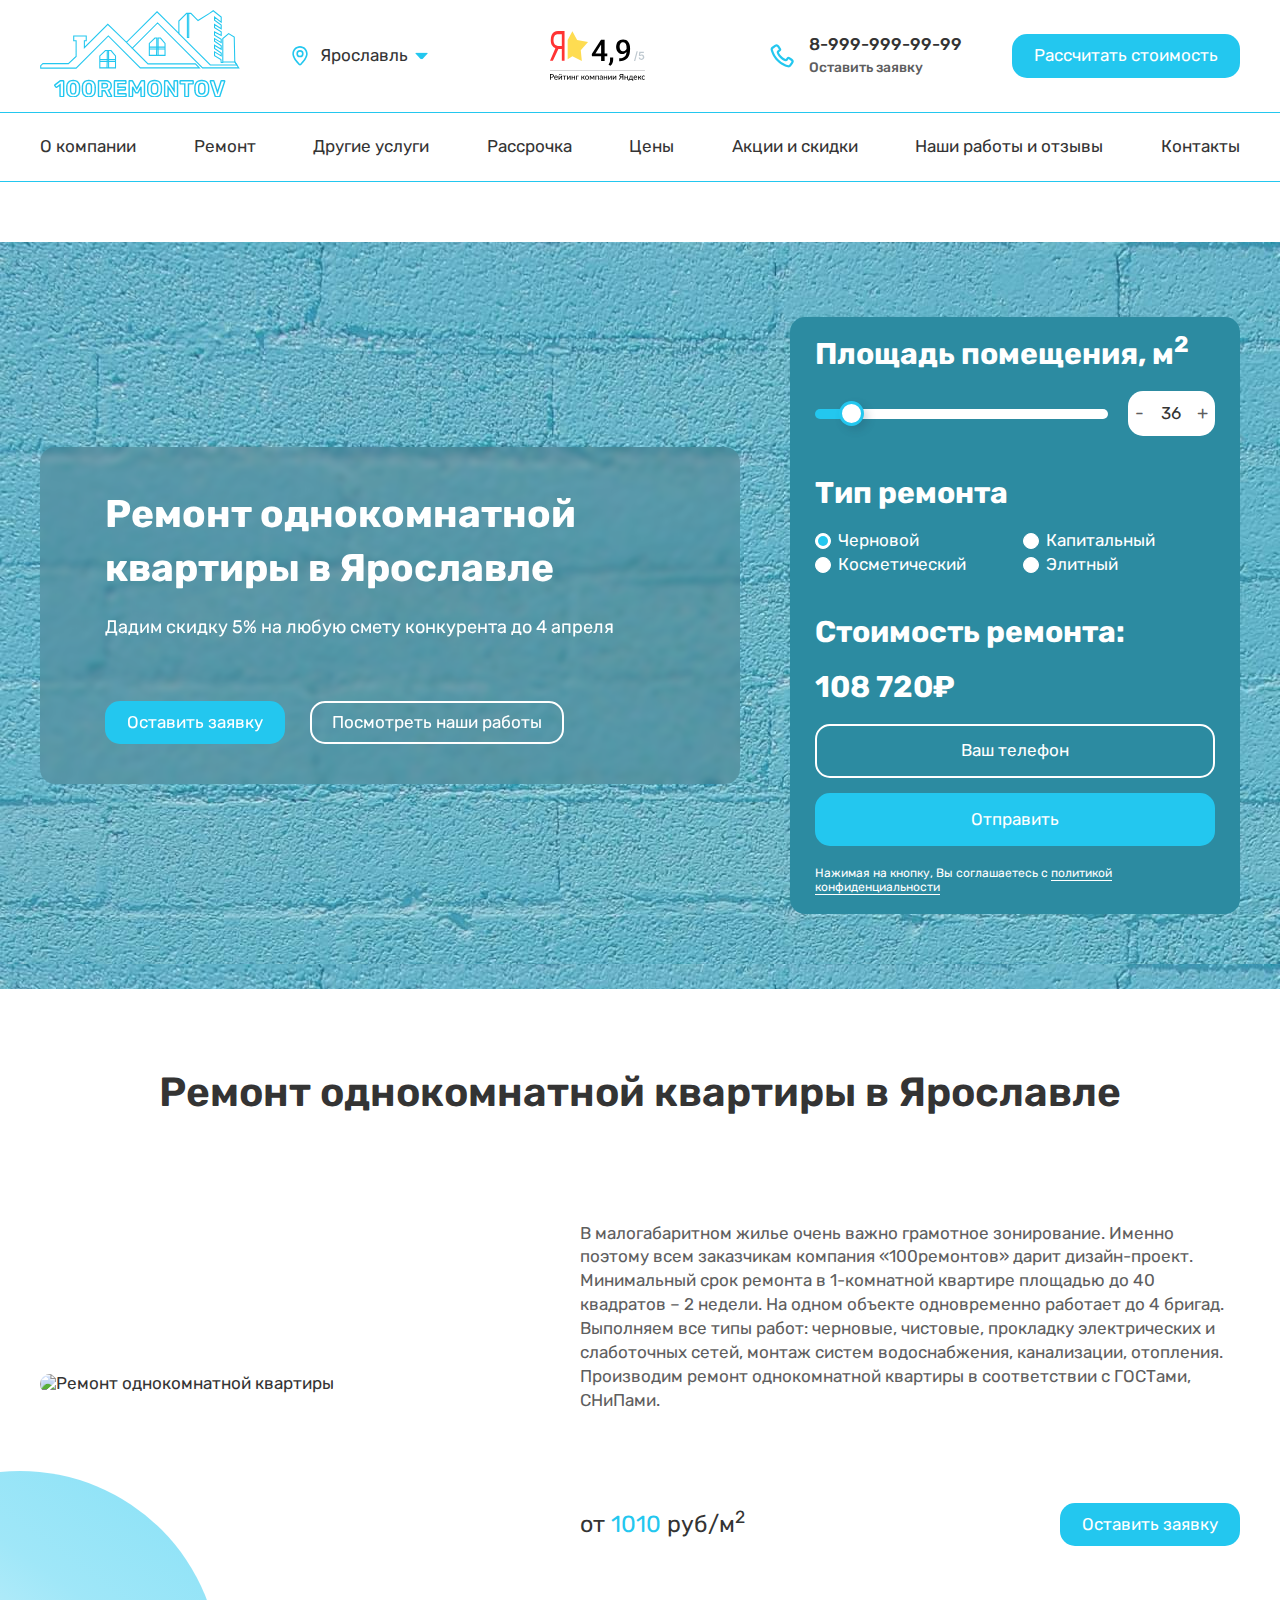
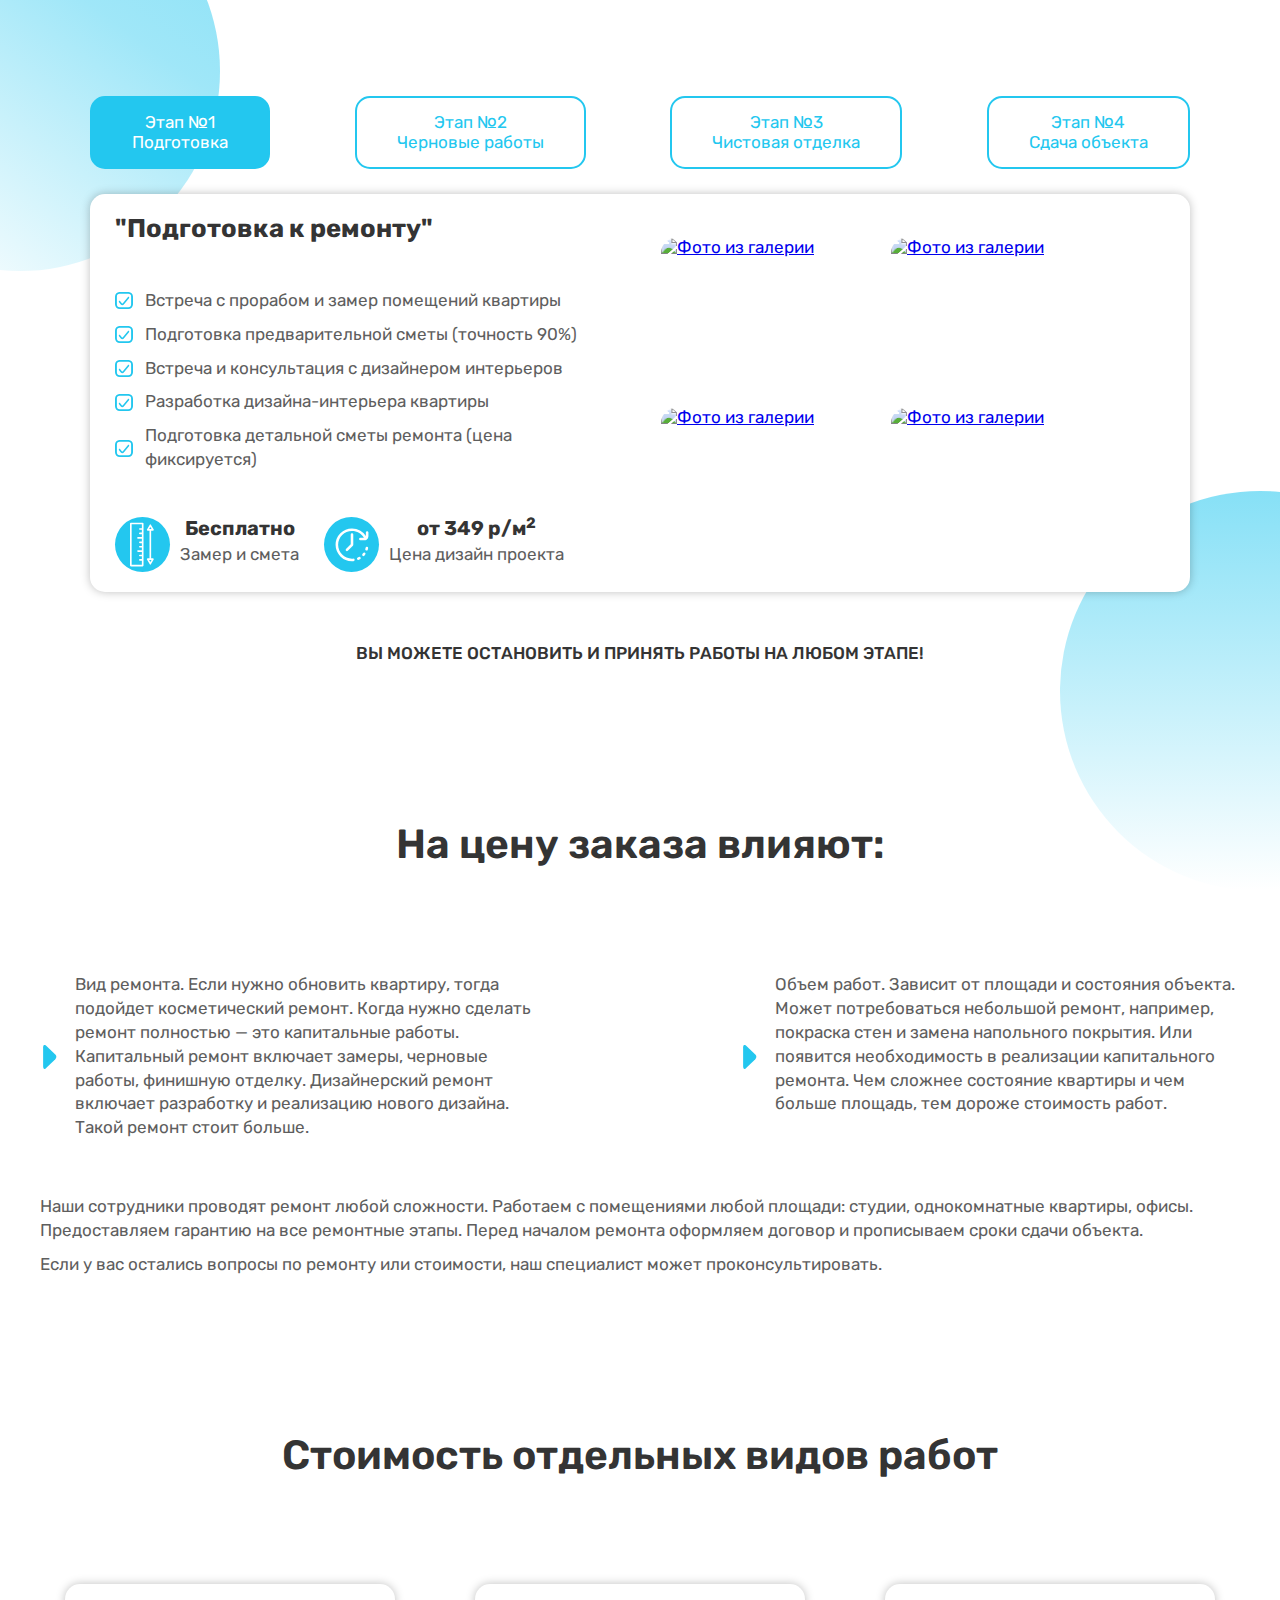
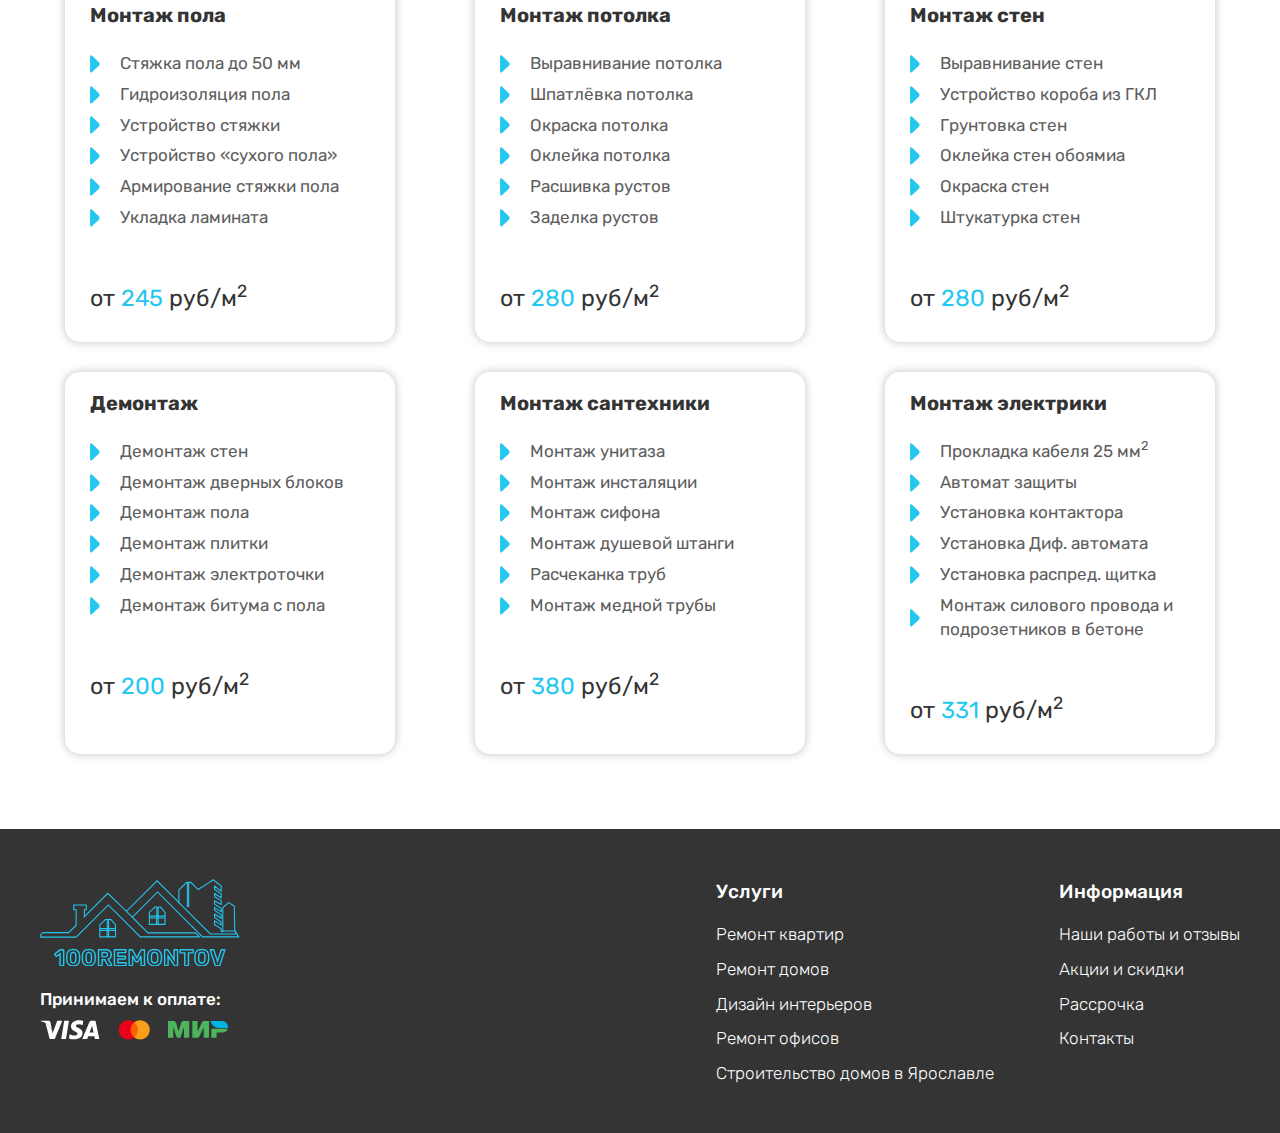
==== commit ca55aba3: "Update 2023-04-29T07:21:50.378Z" ====
--- a/product-page.html
+++ b/product-page.html
@@ -1 +1 @@
-<!DOCTYPE html><html lang="ru"><head><meta charset="UTF-8"><meta name="viewport" content="width=device-width,initial-scale=1"><link type="image/svg" href="favicon/favicon.svg" rel="shortcut icon"><meta http-equiv="X-UA-Compatible" content="ie=edge"><meta name="theme-color" content="#111111"><title>Ремонт квартир цены от 1499 рублей м² в Ярославле. Дизайн под ключ</title><link href="css/styles.min.css" rel="stylesheet"></head><body><div class="site-container"><header class="header"><div class="header__container"><div class="header__left"><a class="header__logo logo" href="#"><img class="logo__img" src="img/header/logo.svg" alt="Logo"></a><div class="select"><div class="select__header"><svg class="select__geo"><use href="img/icons/sprite.svg#geo"></use></svg> <span class="select__current">Ярославль</span> <svg class="select__arrow"><use href="img/icons/sprite.svg#arrow"></use></svg></div><div class="select__body"><div class="select__item">Ярославль</div><div class="select__item">Гаврилов&#160;Ям</div><div class="select__item">Данилов</div><div class="select__item">Любим</div><div class="select__item">Мышкин</div><div class="select__item">Переславль&#8209;Залесский</div><div class="select__item">Пошехонье</div><div class="select__item">Ростов</div><div class="select__item">Рыбинск</div><div class="select__item">Тутаев</div><div class="select__item">Углич</div></div></div></div><svg class="header__yandex"><use href="img/icons/sprite.svg#yandex"></use></svg><div class="header__links links"><div class="links__inner"><svg class="links__icon-phone"><use href="img/icons/sprite.svg#phone"></use></svg><div class="links__item links-item"><a class="links-item__phone link-reset" href="tel:+79999999999">8-999-999-99-99</a> <a class="links-item__modal link-reset modal-link" href="#modalApplication">Оставить заявку</a></div></div><a class="header__link link link-reset modal-link" href="#modalQuiz">Рассчитать стоимость</a></div><button class="menu__burger burger btn-reset"><span class="burger__line"></span></button></div><div class="header__menu menu"><div class="header__container"><nav class="menu__body"><ul class="menu__list list-reset"><li class="menu__item"><a class="menu__link link-reset" href="#" data-goto=".section-1">О компании</a></li><li class="menu__item"><a class="menu__link link-reset" href="#" data-goto=".section-2">Ремонт</a></li><li class="menu__item"><a class="menu__link link-reset" href="#" data-goto=".section-3">Другие услуги</a></li><li class="menu__item"><a class="menu__link link-reset" href="#" data-goto=".section-3">Рассрочка</a></li><li class="menu__item"><a class="menu__link link-reset" href="#" data-goto=".section-3">Цены</a></li><li class="menu__item"><a class="menu__link link-reset" href="#" data-goto=".section-3">Акции и скидки</a></li><li class="menu__item"><a class="menu__link link-reset" href="#" data-goto=".section-3">Наши работы и отзывы</a></li><li class="menu__item"><a class="menu__link link-reset" href="#" data-goto=".section-3">Контакты</a></li></ul></nav></div></div></header><main class="main"><section class="section section-hero"><div class="container"><div class="hero"><div class="hero__card"><h1 class="hero__title">Ремонт однокомнатной квартиры в&nbsp;Ярославле</h1><p class="hero__text">Дадим скидку 5% на любую смету конкурента до 4 апреля</p><div class="hero__links"><a class="link link-reset hero__link" href="#/">Оставить заявку</a> <a class="link link--transparent link-reset" href="#/">Посмотреть наши работы</a></div></div><form class="calc" action="#"><h2 class="calc__title">Площадь помещения,&#160;м<sup>2</sup></h2><div class="calc__square calc-square"><input class="calc-square__range" id="calcRange" type="range"> <label class="calc-square__label" for="calcRange"><output class="calc-square__value">32</output></label></div><h2 class="calc__title">Тип ремонта</h2><div class="calc__type calc-type"><div class="calc-type__item"><input class="calc-type__radio" id="draftRepair" name="radio" type="radio"> <label class="calc-type__value" for="draftRepair">Черновой</label></div><div class="calc-type__item"><input class="calc-type__radio" id="capitalRepair" name="radio" type="radio"> <label class="calc-type__value" for="capitalRepair">Капитальный</label></div><div class="calc-type__item"><input class="calc-type__radio" id="cosmeticRepair" name="radio" type="radio"> <label class="calc-type__value" for="cosmeticRepair">Косметический</label></div><div class="calc-type__item"><input class="calc-type__radio" id="eliteRepair" name="radio" type="radio"> <label class="calc-type__value" for="eliteRepair">Элитный</label></div></div><h2 class="calc__title">Стоимость ремонта:</h2><output class="calc__cost">158 000₽</output><div class="calc__inner"><input class="calc__phone" id="calcPhone" type="text" placeholder="Ваш телефон"> <input class="calc__send" id="calcSend" type="submit" value="Отправить"></div><p class="calc__policy calc-policy">Нажимая на кнопку, Вы соглашаетесь с <a class="calc-policy__link link-reset" href="#/">политикой конфиденциальности</a></p></form></div></div></section><section class="section"><div class="container"><div class="product-repair"><h2 class="title">Ремонт однокомнатной квартиры в Ярославле</h2><div class="product-repair__wrap"><div class="product-repair__img"><picture><source type="image/webp" data-srcset="img/product-repair/studio-apartment.webp"><img class="lazyload" alt="Ремонт однокомнатной квартиры" data-src="img/product-repair/studio-apartment.jpg"></picture></div><div class="product-repair__info"><p class="product-repair__text text">В малогабаритном жилье очень важно грамотное зонирование. Именно поэтому всем заказчикам компания «100ремонтов» дарит дизайн-проект. Минимальный срок ремонта в 1-комнатной квартире площадью до 40 квадратов – 2 недели. На одном объекте одновременно работает до 4 бригад. Выполняем все типы работ: черновые, чистовые, прокладку электрических и слаботочных сетей, монтаж систем водоснабжения, канализации, отопления. Производим ремонт однокомнатной квартиры в соответствии с ГОСТами, СНиПами.</p><div class="product-repair__inner"><span class="product-repair__cost">от <span class="product-repair__cost--blue">1010</span> руб/м<sup>2</sup></span> <a class="link link-reset product-repair__link" href="#/">Оставить заявку</a></div></div></div></div></div></section><section class="section section--decor"><div class="container"><div class="product-stages stages-tabs"><div class="stages-tabs__header"><div class="stages-tabs__header-item active">Этап &#8470;1<br>Подготовка</div><div class="stages-tabs__header-item">Этап &#8470;2<br>Черновые работы</div><div class="stages-tabs__header-item">Этап &#8470;3<br>Чистовая отделка</div><div class="stages-tabs__header-item">Этап &#8470;4<br>Сдача объекта</div></div><div class="stages-tabs__content"><div class="stages-tabs__content-item stages-content tab1"><div class="stages-content__info"><h2 class="stages-content__title">"Подготовка к ремонту"</h2><ul class="list-reset stages-content__list"><li class="stages-content__item text">Встреча с прорабом и замер помещений квартиры</li><li class="stages-content__item text">Подготовка предварительной сметы (точность 90%)</li><li class="stages-content__item text">Встреча и консультация с дизайнером интерьеров</li><li class="stages-content__item text">Разработка дизайна-интерьера квартиры</li><li class="stages-content__item text">Подготовка детальной сметы ремонта (цена фиксируется)</li></ul><div class="stages-content__inner"><div class="stages-content__card stages-card"><div class="stages-card__circle"><svg class="stages-card__icon stages-card__icon--ruler"><use href="img/icons/sprite.svg#ruler"></use></svg></div><div class="stages-card__texts"><h3 class="stages-card__title">Бесплатно</h3><span class="stages-card__descr">Замер и смета</span></div></div><div class="stages-content__card stages-card"><div class="stages-card__circle"><svg class="stages-card__icon stages-card__icon--time"><use href="img/icons/sprite.svg#time"></use></svg></div><div class="stages-card__texts"><h3 class="stages-card__title">от 349 р/м<sup>2</sup></h3><span class="stages-card__descr">Цена дизайн проекта</span></div></div></div></div><div class="stages-content__photos"><div class="stages-content__img"><a href="img/product-stages/first-stage-photo1.jpg" data-fslightbox="gallery2"><picture><source type="image/webp" data-srcset="img/product-stages/first-stage-photo1.webp"><img class="lazyload" alt="Фото из галерии" data-src="img/product-stages/first-stage-photo1.jpg"></picture></a></div><div class="stages-content__img"><a href="img/product-stages/first-stage-photo2.jpg" data-fslightbox="gallery2"><picture><source type="image/webp" data-srcset="img/product-stages/first-stage-photo2.webp"><img class="lazyload" alt="Фото из галерии" data-src="img/product-stages/first-stage-photo2.jpg"></picture></a></div><div class="stages-content__img"><a href="img/product-stages/first-stage-photo3.jpg" data-fslightbox="gallery2"><picture><source type="image/webp" data-srcset="img/product-stages/first-stage-photo3.webp"><img class="lazyload" alt="Фото из галерии" data-src="img/product-stages/first-stage-photo3.jpg"></picture></a></div><div class="stages-content__img"><a href="img/product-stages/first-stage-photo4.jpg" data-fslightbox="gallery2"><picture><source type="image/webp" data-srcset="img/product-stages/first-stage-photo4.webp"><img class="lazyload" alt="Фото из галерии" data-src="img/product-stages/first-stage-photo4.jpg"></picture></a></div></div></div><div class="stages-tabs__content-item stages-content tab2"><div class="stages-content__info"><h2 class="stages-content__title">"Подготовка к ремонту"</h2><ul class="list-reset stages-content__list"><li class="stages-content__item text">Встреча с прорабом и замер помещений квартиры</li><li class="stages-content__item text">Подготовка предварительной сметы (точность 90%)</li><li class="stages-content__item text">Встреча и консультация с дизайнером интерьеров</li><li class="stages-content__item text">Разработка дизайна-интерьера квартиры</li><li class="stages-content__item text">Подготовка детальной сметы ремонта (цена фиксируется)</li></ul><div class="stages-content__inner"><div class="stages-content__card stages-card"><div class="stages-card__circle"><svg class="stages-card__icon stages-card__icon--ruler"><use href="img/icons/sprite.svg#ruler"></use></svg></div><div class="stages-card__texts"><h3 class="stages-card__title">Бесплатно</h3><span class="stages-card__descr">Замер и смета</span></div></div><div class="stages-content__card stages-card"><div class="stages-card__circle"><svg class="stages-card__icon stages-card__icon--time"><use href="img/icons/sprite.svg#time"></use></svg></div><div class="stages-card__texts"><h3 class="stages-card__title">от 349 р/м<sup>2</sup></h3><span class="stages-card__descr">Цена дизайн проекта</span></div></div></div></div><div class="stages-content__photos"><div class="stages-content__img"><a href="img/product-stages/first-stage-photo1.jpg" data-fslightbox="gallery3"><picture><source type="image/webp" data-srcset="img/product-stages/first-stage-photo1.webp"><img class="lazyload" alt="Фото из галерии" data-src="img/product-stages/first-stage-photo1.jpg"></picture></a></div><div class="stages-content__img"><a href="img/product-stages/first-stage-photo2.jpg" data-fslightbox="gallery3"><picture><source type="image/webp" data-srcset="img/product-stages/first-stage-photo2.webp"><img class="lazyload" alt="Фото из галерии" data-src="img/product-stages/first-stage-photo2.jpg"></picture></a></div><div class="stages-content__img"><a href="img/product-stages/first-stage-photo3.jpg" data-fslightbox="gallery3"><picture><source type="image/webp" data-srcset="img/product-stages/first-stage-photo3.webp"><img class="lazyload" alt="Фото из галерии" data-src="img/product-stages/first-stage-photo3.jpg"></picture></a></div><div class="stages-content__img"><a href="img/product-stages/first-stage-photo4.jpg" data-fslightbox="gallery3"><picture><source type="image/webp" data-srcset="img/product-stages/first-stage-photo4.webp"><img class="lazyload" alt="Фото из галерии" data-src="img/product-stages/first-stage-photo4.jpg"></picture></a></div></div></div><div class="stages-tabs__content-item stages-content tab3"><div class="stages-content__info"><h2 class="stages-content__title">"Подготовка к ремонту"</h2><ul class="list-reset stages-content__list"><li class="stages-content__item text">Встреча с прорабом и замер помещений квартиры</li><li class="stages-content__item text">Подготовка предварительной сметы (точность 90%)</li><li class="stages-content__item text">Встреча и консультация с дизайнером интерьеров</li><li class="stages-content__item text">Разработка дизайна-интерьера квартиры</li><li class="stages-content__item text">Подготовка детальной сметы ремонта (цена фиксируется)</li></ul><div class="stages-content__inner"><div class="stages-content__card stages-card"><div class="stages-card__circle"><svg class="stages-card__icon stages-card__icon--ruler"><use href="img/icons/sprite.svg#ruler"></use></svg></div><div class="stages-card__texts"><h3 class="stages-card__title">Бесплатно</h3><span class="stages-card__descr">Замер и смета</span></div></div><div class="stages-content__card stages-card"><div class="stages-card__circle"><svg class="stages-card__icon stages-card__icon--time"><use href="img/icons/sprite.svg#time"></use></svg></div><div class="stages-card__texts"><h3 class="stages-card__title">от 349 р/м<sup>2</sup></h3><span class="stages-card__descr">Цена дизайн проекта</span></div></div></div></div><div class="stages-content__photos"><div class="stages-content__img"><a href="img/product-stages/first-stage-photo1.jpg" data-fslightbox="gallery4"><picture><source type="image/webp" data-srcset="img/product-stages/first-stage-photo1.webp"><img class="lazyload" alt="Фото из галерии" data-src="img/product-stages/first-stage-photo1.jpg"></picture></a></div><div class="stages-content__img"><a href="img/product-stages/first-stage-photo2.jpg" data-fslightbox="gallery4"><picture><source type="image/webp" data-srcset="img/product-stages/first-stage-photo2.webp"><img class="lazyload" alt="Фото из галерии" data-src="img/product-stages/first-stage-photo2.jpg"></picture></a></div><div class="stages-content__img"><a href="img/product-stages/first-stage-photo3.jpg" data-fslightbox="gallery4"><picture><source type="image/webp" data-srcset="img/product-stages/first-stage-photo3.webp"><img class="lazyload" alt="Фото из галерии" data-src="img/product-stages/first-stage-photo3.jpg"></picture></a></div><div class="stages-content__img"><a href="img/product-stages/first-stage-photo4.jpg" data-fslightbox="gallery4"><picture><source type="image/webp" data-srcset="img/product-stages/first-stage-photo4.webp"><img class="lazyload" alt="Фото из галерии" data-src="img/product-stages/first-stage-photo4.jpg"></picture></a></div></div></div><div class="stages-tabs__content-item stages-content tab4"><div class="stages-content__info"><h2 class="stages-content__title">"Подготовка к ремонту"</h2><ul class="list-reset stages-content__list"><li class="stages-content__item text">Встреча с прорабом и замер помещений квартиры</li><li class="stages-content__item text">Подготовка предварительной сметы (точность 90%)</li><li class="stages-content__item text">Встреча и консультация с дизайнером интерьеров</li><li class="stages-content__item text">Разработка дизайна-интерьера квартиры</li><li class="stages-content__item text">Подготовка детальной сметы ремонта (цена фиксируется)</li></ul><div class="stages-content__inner"><div class="stages-content__card stages-card"><div class="stages-card__circle"><svg class="stages-card__icon stages-card__icon--ruler"><use href="img/icons/sprite.svg#ruler"></use></svg></div><div class="stages-card__texts"><h3 class="stages-card__title">Бесплатно</h3><span class="stages-card__descr">Замер и смета</span></div></div><div class="stages-content__card stages-card"><div class="stages-card__circle"><svg class="stages-card__icon stages-card__icon--time"><use href="img/icons/sprite.svg#time"></use></svg></div><div class="stages-card__texts"><h3 class="stages-card__title">от 349 р/м<sup>2</sup></h3><span class="stages-card__descr">Цена дизайн проекта</span></div></div></div></div><div class="stages-content__photos"><div class="stages-content__img"><a href="img/product-stages/first-stage-photo1.jpg" data-fslightbox="gallery5"><picture><source type="image/webp" data-srcset="img/product-stages/first-stage-photo1.webp"><img class="lazyload" alt="Фото из галерии" data-src="img/product-stages/first-stage-photo1.jpg"></picture></a></div><div class="stages-content__img"><a href="img/product-stages/first-stage-photo2.jpg" data-fslightbox="gallery5"><picture><source type="image/webp" data-srcset="img/product-stages/first-stage-photo2.webp"><img class="lazyload" alt="Фото из галерии" data-src="img/product-stages/first-stage-photo2.jpg"></picture></a></div><div class="stages-content__img"><a href="img/product-stages/first-stage-photo3.jpg" data-fslightbox="gallery5"><picture><source type="image/webp" data-srcset="img/product-stages/first-stage-photo3.webp"><img class="lazyload" alt="Фото из галерии" data-src="img/product-stages/first-stage-photo3.jpg"></picture></a></div><div class="stages-content__img"><a href="img/product-stages/first-stage-photo4.jpg" data-fslightbox="gallery5"><picture><source type="image/webp" data-srcset="img/product-stages/first-stage-photo4.webp"><img class="lazyload" alt="Фото из галерии" data-src="img/product-stages/first-stage-photo4.jpg"></picture></a></div></div></div></div></div><p class="text product-stages__text">Вы можете остановить и принять работы на любом этапе!</p></div></section><section class="section"><div class="container"><div class="price-impact"><h2 class="title">На цену заказа влияют:</h2><div class="price-impact__wrap"><p class="price-impact__text price-impact__text--decor text">Вид ремонта. Если нужно обновить квартиру, тогда подойдет косметический ремонт. Когда нужно сделать ремонт полностью — это капитальные работы. Капитальный ремонт включает замеры, черновые работы, финишную отделку. Дизайнерский ремонт включает разработку и реализацию нового дизайна. Такой ремонт стоит больше.</p><p class="price-impact__text price-impact__text--decor text">Объем работ. Зависит от площади и состояния объекта. Может потребоваться небольшой ремонт, например, покраска стен и замена напольного покрытия. Или появится необходимость в реализации капитального ремонта. Чем сложнее состояние квартиры и чем больше площадь, тем дороже стоимость работ.</p></div><p class="price-impact__text text">Наши сотрудники проводят ремонт любой сложности. Работаем с помещениями любой площади: студии, однокомнатные квартиры, офисы. Предоставляем гарантию на все ремонтные этапы. Перед началом ремонта оформляем договор и прописываем сроки сдачи объекта.</p><p class="price-impact__text text">Если у вас остались вопросы по ремонту или стоимости, наш специалист может проконсультировать.</p></div></div></section><section class="section"><div class="container"><div class="separate-cost"><h2 class="separate-cost__title title">Стоимость отдельных видов работ</h2><div class="separate-cost__cards"><div class="separate-cost__card separate-cost-card"><h3 class="separate-cost-card__title">Монтаж пола</h3><ul class="separate-cost-card__list list-reset"><li class="separate-cost-card__item text">Стяжка пола до 50 мм</li><li class="separate-cost-card__item text">Гидроизоляция пола</li><li class="separate-cost-card__item text">Устройство стяжки</li><li class="separate-cost-card__item text">Устройство «сухого пола»</li><li class="separate-cost-card__item text">Армирование стяжки пола</li><li class="separate-cost-card__item text">Укладка ламината</li></ul><span class="separate-cost-card__cost">от <span class="separate-cost-card__cost--blue">245</span> руб/м<sup>2</sup></span></div><div class="separate-cost__card separate-cost-card"><h3 class="separate-cost-card__title">Монтаж потолка</h3><ul class="separate-cost-card__list list-reset"><li class="separate-cost-card__item text">Выравнивание потолка</li><li class="separate-cost-card__item text">Шпатлёвка потолка</li><li class="separate-cost-card__item text">Окраска потолка</li><li class="separate-cost-card__item text">Оклейка потолка</li><li class="separate-cost-card__item text">Расшивка рустов</li><li class="separate-cost-card__item text">Заделка рустов</li></ul><span class="separate-cost-card__cost">от <span class="separate-cost-card__cost--blue">280</span> руб/м<sup>2</sup></span></div><div class="separate-cost__card separate-cost-card"><h3 class="separate-cost-card__title">Монтаж стен</h3><ul class="separate-cost-card__list list-reset"><li class="separate-cost-card__item text">Выравнивание стен</li><li class="separate-cost-card__item text">Устройство короба из ГКЛ</li><li class="separate-cost-card__item text">Грунтовка стен</li><li class="separate-cost-card__item text">Оклейка стен обоямиа</li><li class="separate-cost-card__item text">Окраска стен</li><li class="separate-cost-card__item text">Штукатурка стен</li></ul><span class="separate-cost-card__cost">от <span class="separate-cost-card__cost--blue">280</span> руб/м<sup>2</sup></span></div><div class="separate-cost__card separate-cost-card"><h3 class="separate-cost-card__title">Демонтаж</h3><ul class="separate-cost-card__list list-reset"><li class="separate-cost-card__item text">Демонтаж стен</li><li class="separate-cost-card__item text">Демонтаж дверных блоков</li><li class="separate-cost-card__item text">Демонтаж пола</li><li class="separate-cost-card__item text">Демонтаж плитки</li><li class="separate-cost-card__item text">Демонтаж электроточки</li><li class="separate-cost-card__item text">Демонтаж битума с пола</li></ul><span class="separate-cost-card__cost">от <span class="separate-cost-card__cost--blue">200</span> руб/м<sup>2</sup></span></div><div class="separate-cost__card separate-cost-card"><h3 class="separate-cost-card__title">Монтаж сантехники</h3><ul class="separate-cost-card__list list-reset"><li class="separate-cost-card__item text">Монтаж унитаза</li><li class="separate-cost-card__item text">Монтаж инсталяции</li><li class="separate-cost-card__item text">Монтаж сифона</li><li class="separate-cost-card__item text">Монтаж душевой штанги</li><li class="separate-cost-card__item text">Расчеканка труб</li><li class="separate-cost-card__item text">Монтаж медной трубы</li></ul><span class="separate-cost-card__cost">от <span class="separate-cost-card__cost--blue">380</span> руб/м<sup>2</sup></span></div><div class="separate-cost__card separate-cost-card"><h3 class="separate-cost-card__title">Монтаж электрики</h3><ul class="separate-cost-card__list list-reset"><li class="separate-cost-card__item text">Прокладка кабеля 25 мм<sup>2</sup></li><li class="separate-cost-card__item text">Автомат защиты</li><li class="separate-cost-card__item text">Установка контактора</li><li class="separate-cost-card__item text">Установка Диф. автомата</li><li class="separate-cost-card__item text">Установка распред. щитка</li><li class="separate-cost-card__item text">Монтаж силового провода и подрозетников в бетоне</li></ul><span class="separate-cost-card__cost">от <span class="separate-cost-card__cost--blue">331</span> руб/м<sup>2</sup></span></div></div></div></div></section></main><footer class="footer"><div class="container"><div class="footer__wrap"><div class="footer__left"><a class="header__logo logo" href="#"><img class="logo__img" src="img/header/logo.svg" alt="Logo"></a><div class="accept-payment"><span class="accept-payment__text">Принимаем к оплате:</span><div class="accept-payment__icons"><svg class="accept-payment__icon"><use href="img/icons/sprite.svg#visa"></use></svg> <svg class="accept-payment__icon"><use href="img/icons/sprite.svg#mastercard"></use></svg> <svg class="accept-payment__icon"><use href="img/icons/sprite.svg#mir"></use></svg></div></div></div><div class="footer__right"><div class="footer__menu"><h2 class="footer__title">Услуги</h2><ul class="footer__list list-reset"><li class="footer__item"><a class="footer__link link-reset" href="#/">Ремонт квартир</a></li><li class="footer__item"><a class="footer__link link-reset" href="#/">Ремонт домов</a></li><li class="footer__item"><a class="footer__link link-reset" href="#/">Дизайн интерьеров</a></li><li class="footer__item"><a class="footer__link link-reset" href="#/">Ремонт офисов</a></li><li class="footer__item"><a class="footer__link link-reset" href="#/">Строительство домов в Ярославле</a></li></ul></div><div class="footer__menu"><h2 class="footer__title">Информация</h2><ul class="footer__list list-reset"><li class="footer__item"><a class="footer__link link-reset" href="#/">Наши работы и отзывы</a></li><li class="footer__item"><a class="footer__link link-reset" href="#/">Акции и скидки</a></li><li class="footer__item"><a class="footer__link link-reset" href="#/">Рассрочка</a></li><li class="footer__item"><a class="footer__link link-reset" href="#/">Контакты</a></li></ul></div></div></div></div></footer><div class="modal" id="modalApplication"><div class="modal__body"><form class="form modal__content" action="#"><a class="modal__close close-modal" href="#header">X</a><h3 class="form__title">Оставить заявку</h3><p class="text form__descr">Выберите способ связи и наш специалист свяжется с вами в ближайшее время</p><div class="form__socials"><div class="form__social form-social"><input class="is-hidden" id="telegramApplication" name="social" type="radio" value="telegram"> <label class="form-social__label" for="telegramApplication"><svg class="form-social__icon"><use href="img/icons/sprite.svg#telegram-icon"></use></svg> <span class="form-social__name">Telegram</span></label></div><div class="form__social form-social"><input class="is-hidden" id="whatsappApplication" name="social" type="radio" value="whatsapp"> <label class="form-social__label" for="whatsappApplication"><svg class="form-social__icon"><use href="img/icons/sprite.svg#whatsapp-icon"></use></svg> <span class="form-social__name">Whatsapp</span></label></div><div class="form__social form-social"><input class="is-hidden" id="phoneApplication" name="social" type="radio" value="phone"> <label class="form-social__label" for="phoneApplication"><svg class="form-social__icon"><use href="img/icons/sprite.svg#phone-icon"></use></svg> <span class="form-social__name">Телефон</span></label></div><div class="form__social form-social"><input class="is-hidden" id="viberApplication" name="social" type="radio" value="viber"> <label class="form-social__label" for="viberApplication"><svg class="form-social__icon"><use href="img/icons/sprite.svg#viber-icon"></use></svg> <span class="form-social__name">Viber</span></label></div></div><div class="form__inputs"><input class="form__input-text" type="text" placeholder="Ваше имя"> <input class="form__input-text" type="text" placeholder="Ваш телефон"> <input class="btn-reset form__input-button" type="submit" value="Отправить"></div><p class="form__text">Нажимая на кнопку, Вы соглашаетесь с <a class="form__text form__text--link link-reset" href="#/">политикой конфиденциальности</a></p></form></div></div><div class="modal" id="modalQuestion"><div class="modal__body"><form class="form modal__content" action="#"><a class="modal__close close-modal" href="#header">X</a><h3 class="form__title">Задать вопрос</h3><p class="text form__descr">Выберите способ связи и наш специалист свяжется с вами в ближайшее время</p><div class="form__socials"><div class="form__social form-social"><input class="is-hidden" id="telegramQuestion" name="social" type="radio" value="telegram"> <label class="form-social__label" for="telegramQuestion"><svg class="form-social__icon"><use href="img/icons/sprite.svg#telegram-icon"></use></svg> <span class="form-social__name">Telegram</span></label></div><div class="form__social form-social"><input class="is-hidden" id="whatsappQuestion" name="social" type="radio" value="whatsapp"> <label class="form-social__label" for="whatsappQuestion"><svg class="form-social__icon"><use href="img/icons/sprite.svg#whatsapp-icon"></use></svg> <span class="form-social__name">Whatsapp</span></label></div><div class="form__social form-social"><input class="is-hidden" id="phoneQuestion" name="social" type="radio" value="phone"> <label class="form-social__label" for="phoneQuestion"><svg class="form-social__icon"><use href="img/icons/sprite.svg#phone-icon"></use></svg> <span class="form-social__name">Телефон</span></label></div><div class="form__social form-social"><input class="is-hidden" id="viberQuestion" name="social" type="radio" value="viber"> <label class="form-social__label" for="viberQuestion"><svg class="form-social__icon"><use href="img/icons/sprite.svg#viber-icon"></use></svg> <span class="form-social__name">Viber</span></label></div></div><div class="form__inputs"><input class="form__input-text" type="text" placeholder="Ваше имя"> <input class="form__input-text" type="text" placeholder="Ваш телефон"> <input class="btn-reset form__input-button" type="submit" value="Отправить"></div><p class="form__text">Нажимая на кнопку, Вы соглашаетесь с <a class="form__text form__text--link link-reset" href="#/">политикой конфиденциальности</a></p></form></div></div><div class="modal" id="modalStock"><div class="modal__body"><form class="form modal__content" action="#"><a class="modal__close close-modal" href="#header">X</a><h3 class="form__title">Узнать об акции подробнее</h3><p class="text form__descr">Выберите способ связи и наш специалист свяжется с вами в ближайшее время</p><div class="form__socials"><div class="form__social form-social"><input class="is-hidden" id="telegramStock" name="social" type="radio" value="telegram"> <label class="form-social__label" for="telegramStock"><svg class="form-social__icon"><use href="img/icons/sprite.svg#telegram-icon"></use></svg> <span class="form-social__name">Telegram</span></label></div><div class="form__social form-social"><input class="is-hidden" id="whatsappStock" name="social" type="radio" value="whatsapp"> <label class="form-social__label" for="whatsappStock"><svg class="form-social__icon"><use href="img/icons/sprite.svg#whatsapp-icon"></use></svg> <span class="form-social__name">Whatsapp</span></label></div><div class="form__social form-social"><input class="is-hidden" id="phoneStock" name="social" type="radio" value="phone"> <label class="form-social__label" for="phoneStock"><svg class="form-social__icon"><use href="img/icons/sprite.svg#phone-icon"></use></svg> <span class="form-social__name">Телефон</span></label></div><div class="form__social form-social"><input class="is-hidden" id="viberStock" name="social" type="radio" value="viber"> <label class="form-social__label" for="viberStock"><svg class="form-social__icon"><use href="img/icons/sprite.svg#viber-icon"></use></svg> <span class="form-social__name">Viber</span></label></div></div><div class="form__inputs"><input class="form__input-text" type="text" placeholder="Ваше имя"> <input class="form__input-text" type="text" placeholder="Ваш телефон"> <input class="btn-reset form__input-button" type="submit" value="Отправить"></div><p class="form__text">Нажимая на кнопку, Вы соглашаетесь с <a class="form__text form__text--link link-reset" href="#/">политикой конфиденциальности</a></p></form></div></div></div><script src="js/scripts.min.js"></script></body></html>+<!DOCTYPE html><html lang="ru"><head><meta charset="UTF-8"><meta name="viewport" content="width=device-width,initial-scale=1"><link type="image/svg" href="favicon/favicon.svg" rel="shortcut icon"><meta http-equiv="X-UA-Compatible" content="ie=edge"><meta name="theme-color" content="#111111"><title>Ремонт квартир цены от 1499 рублей м² в Ярославле. Дизайн под ключ</title><link href="css/styles.min.css" rel="stylesheet"></head><body><div class="site-container"><header class="header"><div class="header__container"><div class="header__left"><a class="header__logo logo" href="#"><img class="logo__img" src="img/header/logo.svg" alt="Logo"></a><div class="select"><div class="select__header"><svg class="select__geo"><use href="img/icons/sprite.svg#geo"></use></svg> <span class="select__current">Ярославль</span> <svg class="select__arrow"><use href="img/icons/sprite.svg#arrow"></use></svg></div><div class="select__body"><div class="select__item">Ярославль</div><div class="select__item">Гаврилов&#160;Ям</div><div class="select__item">Данилов</div><div class="select__item">Любим</div><div class="select__item">Мышкин</div><div class="select__item">Переславль&#8209;Залесский</div><div class="select__item">Пошехонье</div><div class="select__item">Ростов</div><div class="select__item">Рыбинск</div><div class="select__item">Тутаев</div><div class="select__item">Углич</div></div></div></div><svg class="header__yandex"><use href="img/icons/sprite.svg#yandex"></use></svg><div class="header__links links"><div class="links__inner"><svg class="links__icon-phone"><use href="img/icons/sprite.svg#phone"></use></svg><div class="links__item links-item"><a class="links-item__phone link-reset" href="tel:+79999999999">8-999-999-99-99</a> <a class="links-item__modal link-reset modal-link" href="#modalApplication">Оставить заявку</a></div></div><a class="header__link link link-reset modal-link" href="#modalQuiz">Рассчитать стоимость</a></div><button class="menu__burger burger btn-reset"><span class="burger__line"></span></button></div><div class="header__menu menu"><div class="header__container"><nav class="menu__body"><ul class="menu__list list-reset"><li class="menu__item"><a class="menu__link link-reset" href="#" data-goto=".section-1">О компании</a></li><li class="menu__item"><a class="menu__link link-reset" href="#" data-goto=".section-2">Ремонт</a></li><li class="menu__item"><a class="menu__link link-reset" href="#" data-goto=".section-3">Другие услуги</a></li><li class="menu__item"><a class="menu__link link-reset" href="#" data-goto=".section-3">Рассрочка</a></li><li class="menu__item"><a class="menu__link link-reset" href="#" data-goto=".section-3">Цены</a></li><li class="menu__item"><a class="menu__link link-reset" href="#" data-goto=".section-3">Акции и скидки</a></li><li class="menu__item"><a class="menu__link link-reset" href="#" data-goto=".section-3">Наши работы и отзывы</a></li><li class="menu__item"><a class="menu__link link-reset" href="#" data-goto=".section-3">Контакты</a></li></ul></nav></div></div></header><main class="main"><section class="section section-hero"><div class="container"><div class="hero"><div class="hero__card"><h1 class="hero__title">Ремонт однокомнатной квартиры в&nbsp;Ярославле</h1><p class="hero__text">Дадим скидку 5% на любую смету конкурента до 4 апреля</p><div class="hero__links"><a class="link link-reset hero__link" href="#/">Оставить заявку</a> <a class="link link--transparent link-reset" href="#/">Посмотреть наши работы</a></div></div><form class="calc" action="#"><h2 class="calc__title">Площадь помещения,&#160;м<sup>2</sup></h2><div class="calc__square calc-square"><input class="calc-square__range" id="calcRange" type="range" value="36" min="1" max="400"> <label class="calc-square__label" for="calcRange"><button class="calc-square__button btn-reset" id="randgeSubtraction" type="button">-</button> <input class="calc-square__value" type="text" value="36"> <button class="calc-square__button btn-reset" id="randgeAdd" type="button">+</button></label></div><h2 class="calc__title">Тип ремонта</h2><div class="calc__type calc-type"><div class="calc-type__item"><label class="calc-type__value" for="draftRepair"><input class="calc-type__radio-real" id="draftRepair" name="radio" type="radio" checked="checked"> <span class="calc-type__radio-fake"></span> <span class="task__name">Черновой</span></label></div><div class="calc-type__item"><label class="calc-type__value" for="capitalRepair"><input class="calc-type__radio-real" id="capitalRepair" name="radio" type="radio"> <span class="calc-type__radio-fake"></span> <span class="task__name">Капитальный</span></label></div><div class="calc-type__item"><label class="calc-type__value" for="cosmeticRepair"><input class="calc-type__radio-real" id="cosmeticRepair" name="radio" type="radio"> <span class="calc-type__radio-fake"></span> <span class="task__name">Косметический</span></label></div><div class="calc-type__item"><label class="calc-type__value" for="eliteRepair"><input class="calc-type__radio-real" id="eliteRepair" name="radio" type="radio"> <span class="calc-type__radio-fake"></span> <span class="task__name">Элитный</span></label></div></div><h2 class="calc__title">Стоимость ремонта:</h2><output class="calc__cost">108 720&#8381;</output><div class="calc__inner"><input class="calc__phone" id="calcPhone" type="text" placeholder="Ваш телефон"> <input class="calc__send" id="calcSend" type="submit" value="Отправить"></div><p class="calc__policy calc-policy">Нажимая на кнопку, Вы соглашаетесь с <a class="calc-policy__link link-reset" href="#/">политикой конфиденциальности</a></p></form></div></div></section><section class="section"><div class="container"><div class="product-repair"><h2 class="title">Ремонт однокомнатной квартиры в Ярославле</h2><div class="product-repair__wrap"><div class="product-repair__img"><picture><source type="image/webp" data-srcset="img/product-repair/studio-apartment.webp"><img class="lazyload" alt="Ремонт однокомнатной квартиры" data-src="img/product-repair/studio-apartment.jpg"></picture></div><div class="product-repair__info"><p class="product-repair__text text">В малогабаритном жилье очень важно грамотное зонирование. Именно поэтому всем заказчикам компания «100ремонтов» дарит дизайн-проект. Минимальный срок ремонта в 1-комнатной квартире площадью до 40 квадратов – 2 недели. На одном объекте одновременно работает до 4 бригад. Выполняем все типы работ: черновые, чистовые, прокладку электрических и слаботочных сетей, монтаж систем водоснабжения, канализации, отопления. Производим ремонт однокомнатной квартиры в соответствии с ГОСТами, СНиПами.</p><div class="product-repair__inner"><span class="product-repair__cost">от <span class="product-repair__cost--blue">1010</span> руб/м<sup>2</sup></span> <a class="link link-reset product-repair__link" href="#/">Оставить заявку</a></div></div></div></div></div></section><section class="section section--decor"><div class="container"><div class="product-stages stages-tabs"><div class="stages-tabs__header"><div class="stages-tabs__header-item active">Этап &#8470;1<br>Подготовка</div><div class="stages-tabs__header-item">Этап &#8470;2<br>Черновые работы</div><div class="stages-tabs__header-item">Этап &#8470;3<br>Чистовая отделка</div><div class="stages-tabs__header-item">Этап &#8470;4<br>Сдача объекта</div></div><div class="stages-tabs__content"><div class="stages-tabs__content-item stages-content tab1"><div class="stages-content__info"><h2 class="stages-content__title">"Подготовка к ремонту"</h2><ul class="list-reset stages-content__list"><li class="stages-content__item text">Встреча с прорабом и замер помещений квартиры</li><li class="stages-content__item text">Подготовка предварительной сметы (точность 90%)</li><li class="stages-content__item text">Встреча и консультация с дизайнером интерьеров</li><li class="stages-content__item text">Разработка дизайна-интерьера квартиры</li><li class="stages-content__item text">Подготовка детальной сметы ремонта (цена фиксируется)</li></ul><div class="stages-content__inner"><div class="stages-content__card stages-card"><div class="stages-card__circle"><svg class="stages-card__icon stages-card__icon--ruler"><use href="img/icons/sprite.svg#ruler"></use></svg></div><div class="stages-card__texts"><h3 class="stages-card__title">Бесплатно</h3><span class="stages-card__descr">Замер и смета</span></div></div><div class="stages-content__card stages-card"><div class="stages-card__circle"><svg class="stages-card__icon stages-card__icon--time"><use href="img/icons/sprite.svg#time"></use></svg></div><div class="stages-card__texts"><h3 class="stages-card__title">от 349 р/м<sup>2</sup></h3><span class="stages-card__descr">Цена дизайн проекта</span></div></div></div></div><div class="stages-content__photos"><div class="stages-content__img"><a href="img/product-stages/first-stage-photo1.jpg" data-fslightbox="gallery2"><picture><source type="image/webp" data-srcset="img/product-stages/first-stage-photo1.webp"><img class="lazyload" alt="Фото из галерии" data-src="img/product-stages/first-stage-photo1.jpg"></picture></a></div><div class="stages-content__img"><a href="img/product-stages/first-stage-photo2.jpg" data-fslightbox="gallery2"><picture><source type="image/webp" data-srcset="img/product-stages/first-stage-photo2.webp"><img class="lazyload" alt="Фото из галерии" data-src="img/product-stages/first-stage-photo2.jpg"></picture></a></div><div class="stages-content__img"><a href="img/product-stages/first-stage-photo3.jpg" data-fslightbox="gallery2"><picture><source type="image/webp" data-srcset="img/product-stages/first-stage-photo3.webp"><img class="lazyload" alt="Фото из галерии" data-src="img/product-stages/first-stage-photo3.jpg"></picture></a></div><div class="stages-content__img"><a href="img/product-stages/first-stage-photo4.jpg" data-fslightbox="gallery2"><picture><source type="image/webp" data-srcset="img/product-stages/first-stage-photo4.webp"><img class="lazyload" alt="Фото из галерии" data-src="img/product-stages/first-stage-photo4.jpg"></picture></a></div></div></div><div class="stages-tabs__content-item stages-content tab2"><div class="stages-content__info"><h2 class="stages-content__title">"Подготовка к ремонту"</h2><ul class="list-reset stages-content__list"><li class="stages-content__item text">Встреча с прорабом и замер помещений квартиры</li><li class="stages-content__item text">Подготовка предварительной сметы (точность 90%)</li><li class="stages-content__item text">Встреча и консультация с дизайнером интерьеров</li><li class="stages-content__item text">Разработка дизайна-интерьера квартиры</li><li class="stages-content__item text">Подготовка детальной сметы ремонта (цена фиксируется)</li></ul><div class="stages-content__inner"><div class="stages-content__card stages-card"><div class="stages-card__circle"><svg class="stages-card__icon stages-card__icon--ruler"><use href="img/icons/sprite.svg#ruler"></use></svg></div><div class="stages-card__texts"><h3 class="stages-card__title">Бесплатно</h3><span class="stages-card__descr">Замер и смета</span></div></div><div class="stages-content__card stages-card"><div class="stages-card__circle"><svg class="stages-card__icon stages-card__icon--time"><use href="img/icons/sprite.svg#time"></use></svg></div><div class="stages-card__texts"><h3 class="stages-card__title">от 349 р/м<sup>2</sup></h3><span class="stages-card__descr">Цена дизайн проекта</span></div></div></div></div><div class="stages-content__photos"><div class="stages-content__img"><a href="img/product-stages/first-stage-photo1.jpg" data-fslightbox="gallery3"><picture><source type="image/webp" data-srcset="img/product-stages/first-stage-photo1.webp"><img class="lazyload" alt="Фото из галерии" data-src="img/product-stages/first-stage-photo1.jpg"></picture></a></div><div class="stages-content__img"><a href="img/product-stages/first-stage-photo2.jpg" data-fslightbox="gallery3"><picture><source type="image/webp" data-srcset="img/product-stages/first-stage-photo2.webp"><img class="lazyload" alt="Фото из галерии" data-src="img/product-stages/first-stage-photo2.jpg"></picture></a></div><div class="stages-content__img"><a href="img/product-stages/first-stage-photo3.jpg" data-fslightbox="gallery3"><picture><source type="image/webp" data-srcset="img/product-stages/first-stage-photo3.webp"><img class="lazyload" alt="Фото из галерии" data-src="img/product-stages/first-stage-photo3.jpg"></picture></a></div><div class="stages-content__img"><a href="img/product-stages/first-stage-photo4.jpg" data-fslightbox="gallery3"><picture><source type="image/webp" data-srcset="img/product-stages/first-stage-photo4.webp"><img class="lazyload" alt="Фото из галерии" data-src="img/product-stages/first-stage-photo4.jpg"></picture></a></div></div></div><div class="stages-tabs__content-item stages-content tab3"><div class="stages-content__info"><h2 class="stages-content__title">"Подготовка к ремонту"</h2><ul class="list-reset stages-content__list"><li class="stages-content__item text">Встреча с прорабом и замер помещений квартиры</li><li class="stages-content__item text">Подготовка предварительной сметы (точность 90%)</li><li class="stages-content__item text">Встреча и консультация с дизайнером интерьеров</li><li class="stages-content__item text">Разработка дизайна-интерьера квартиры</li><li class="stages-content__item text">Подготовка детальной сметы ремонта (цена фиксируется)</li></ul><div class="stages-content__inner"><div class="stages-content__card stages-card"><div class="stages-card__circle"><svg class="stages-card__icon stages-card__icon--ruler"><use href="img/icons/sprite.svg#ruler"></use></svg></div><div class="stages-card__texts"><h3 class="stages-card__title">Бесплатно</h3><span class="stages-card__descr">Замер и смета</span></div></div><div class="stages-content__card stages-card"><div class="stages-card__circle"><svg class="stages-card__icon stages-card__icon--time"><use href="img/icons/sprite.svg#time"></use></svg></div><div class="stages-card__texts"><h3 class="stages-card__title">от 349 р/м<sup>2</sup></h3><span class="stages-card__descr">Цена дизайн проекта</span></div></div></div></div><div class="stages-content__photos"><div class="stages-content__img"><a href="img/product-stages/first-stage-photo1.jpg" data-fslightbox="gallery4"><picture><source type="image/webp" data-srcset="img/product-stages/first-stage-photo1.webp"><img class="lazyload" alt="Фото из галерии" data-src="img/product-stages/first-stage-photo1.jpg"></picture></a></div><div class="stages-content__img"><a href="img/product-stages/first-stage-photo2.jpg" data-fslightbox="gallery4"><picture><source type="image/webp" data-srcset="img/product-stages/first-stage-photo2.webp"><img class="lazyload" alt="Фото из галерии" data-src="img/product-stages/first-stage-photo2.jpg"></picture></a></div><div class="stages-content__img"><a href="img/product-stages/first-stage-photo3.jpg" data-fslightbox="gallery4"><picture><source type="image/webp" data-srcset="img/product-stages/first-stage-photo3.webp"><img class="lazyload" alt="Фото из галерии" data-src="img/product-stages/first-stage-photo3.jpg"></picture></a></div><div class="stages-content__img"><a href="img/product-stages/first-stage-photo4.jpg" data-fslightbox="gallery4"><picture><source type="image/webp" data-srcset="img/product-stages/first-stage-photo4.webp"><img class="lazyload" alt="Фото из галерии" data-src="img/product-stages/first-stage-photo4.jpg"></picture></a></div></div></div><div class="stages-tabs__content-item stages-content tab4"><div class="stages-content__info"><h2 class="stages-content__title">"Подготовка к ремонту"</h2><ul class="list-reset stages-content__list"><li class="stages-content__item text">Встреча с прорабом и замер помещений квартиры</li><li class="stages-content__item text">Подготовка предварительной сметы (точность 90%)</li><li class="stages-content__item text">Встреча и консультация с дизайнером интерьеров</li><li class="stages-content__item text">Разработка дизайна-интерьера квартиры</li><li class="stages-content__item text">Подготовка детальной сметы ремонта (цена фиксируется)</li></ul><div class="stages-content__inner"><div class="stages-content__card stages-card"><div class="stages-card__circle"><svg class="stages-card__icon stages-card__icon--ruler"><use href="img/icons/sprite.svg#ruler"></use></svg></div><div class="stages-card__texts"><h3 class="stages-card__title">Бесплатно</h3><span class="stages-card__descr">Замер и смета</span></div></div><div class="stages-content__card stages-card"><div class="stages-card__circle"><svg class="stages-card__icon stages-card__icon--time"><use href="img/icons/sprite.svg#time"></use></svg></div><div class="stages-card__texts"><h3 class="stages-card__title">от 349 р/м<sup>2</sup></h3><span class="stages-card__descr">Цена дизайн проекта</span></div></div></div></div><div class="stages-content__photos"><div class="stages-content__img"><a href="img/product-stages/first-stage-photo1.jpg" data-fslightbox="gallery5"><picture><source type="image/webp" data-srcset="img/product-stages/first-stage-photo1.webp"><img class="lazyload" alt="Фото из галерии" data-src="img/product-stages/first-stage-photo1.jpg"></picture></a></div><div class="stages-content__img"><a href="img/product-stages/first-stage-photo2.jpg" data-fslightbox="gallery5"><picture><source type="image/webp" data-srcset="img/product-stages/first-stage-photo2.webp"><img class="lazyload" alt="Фото из галерии" data-src="img/product-stages/first-stage-photo2.jpg"></picture></a></div><div class="stages-content__img"><a href="img/product-stages/first-stage-photo3.jpg" data-fslightbox="gallery5"><picture><source type="image/webp" data-srcset="img/product-stages/first-stage-photo3.webp"><img class="lazyload" alt="Фото из галерии" data-src="img/product-stages/first-stage-photo3.jpg"></picture></a></div><div class="stages-content__img"><a href="img/product-stages/first-stage-photo4.jpg" data-fslightbox="gallery5"><picture><source type="image/webp" data-srcset="img/product-stages/first-stage-photo4.webp"><img class="lazyload" alt="Фото из галерии" data-src="img/product-stages/first-stage-photo4.jpg"></picture></a></div></div></div></div></div><p class="text product-stages__text">Вы можете остановить и принять работы на любом этапе!</p></div></section><section class="section"><div class="container"><div class="price-impact"><h2 class="title">На цену заказа влияют:</h2><div class="price-impact__wrap"><p class="price-impact__text price-impact__text--decor text">Вид ремонта. Если нужно обновить квартиру, тогда подойдет косметический ремонт. Когда нужно сделать ремонт полностью — это капитальные работы. Капитальный ремонт включает замеры, черновые работы, финишную отделку. Дизайнерский ремонт включает разработку и реализацию нового дизайна. Такой ремонт стоит больше.</p><p class="price-impact__text price-impact__text--decor text">Объем работ. Зависит от площади и состояния объекта. Может потребоваться небольшой ремонт, например, покраска стен и замена напольного покрытия. Или появится необходимость в реализации капитального ремонта. Чем сложнее состояние квартиры и чем больше площадь, тем дороже стоимость работ.</p></div><p class="price-impact__text text">Наши сотрудники проводят ремонт любой сложности. Работаем с помещениями любой площади: студии, однокомнатные квартиры, офисы. Предоставляем гарантию на все ремонтные этапы. Перед началом ремонта оформляем договор и прописываем сроки сдачи объекта.</p><p class="price-impact__text text">Если у вас остались вопросы по ремонту или стоимости, наш специалист может проконсультировать.</p></div></div></section><section class="section"><div class="container"><div class="separate-cost"><h2 class="separate-cost__title title">Стоимость отдельных видов работ</h2><div class="separate-cost__cards"><div class="separate-cost__card separate-cost-card"><h3 class="separate-cost-card__title">Монтаж пола</h3><ul class="separate-cost-card__list list-reset"><li class="separate-cost-card__item text">Стяжка пола до 50 мм</li><li class="separate-cost-card__item text">Гидроизоляция пола</li><li class="separate-cost-card__item text">Устройство стяжки</li><li class="separate-cost-card__item text">Устройство «сухого пола»</li><li class="separate-cost-card__item text">Армирование стяжки пола</li><li class="separate-cost-card__item text">Укладка ламината</li></ul><span class="separate-cost-card__cost">от <span class="separate-cost-card__cost--blue">245</span> руб/м<sup>2</sup></span></div><div class="separate-cost__card separate-cost-card"><h3 class="separate-cost-card__title">Монтаж потолка</h3><ul class="separate-cost-card__list list-reset"><li class="separate-cost-card__item text">Выравнивание потолка</li><li class="separate-cost-card__item text">Шпатлёвка потолка</li><li class="separate-cost-card__item text">Окраска потолка</li><li class="separate-cost-card__item text">Оклейка потолка</li><li class="separate-cost-card__item text">Расшивка рустов</li><li class="separate-cost-card__item text">Заделка рустов</li></ul><span class="separate-cost-card__cost">от <span class="separate-cost-card__cost--blue">280</span> руб/м<sup>2</sup></span></div><div class="separate-cost__card separate-cost-card"><h3 class="separate-cost-card__title">Монтаж стен</h3><ul class="separate-cost-card__list list-reset"><li class="separate-cost-card__item text">Выравнивание стен</li><li class="separate-cost-card__item text">Устройство короба из ГКЛ</li><li class="separate-cost-card__item text">Грунтовка стен</li><li class="separate-cost-card__item text">Оклейка стен обоямиа</li><li class="separate-cost-card__item text">Окраска стен</li><li class="separate-cost-card__item text">Штукатурка стен</li></ul><span class="separate-cost-card__cost">от <span class="separate-cost-card__cost--blue">280</span> руб/м<sup>2</sup></span></div><div class="separate-cost__card separate-cost-card"><h3 class="separate-cost-card__title">Демонтаж</h3><ul class="separate-cost-card__list list-reset"><li class="separate-cost-card__item text">Демонтаж стен</li><li class="separate-cost-card__item text">Демонтаж дверных блоков</li><li class="separate-cost-card__item text">Демонтаж пола</li><li class="separate-cost-card__item text">Демонтаж плитки</li><li class="separate-cost-card__item text">Демонтаж электроточки</li><li class="separate-cost-card__item text">Демонтаж битума с пола</li></ul><span class="separate-cost-card__cost">от <span class="separate-cost-card__cost--blue">200</span> руб/м<sup>2</sup></span></div><div class="separate-cost__card separate-cost-card"><h3 class="separate-cost-card__title">Монтаж сантехники</h3><ul class="separate-cost-card__list list-reset"><li class="separate-cost-card__item text">Монтаж унитаза</li><li class="separate-cost-card__item text">Монтаж инсталяции</li><li class="separate-cost-card__item text">Монтаж сифона</li><li class="separate-cost-card__item text">Монтаж душевой штанги</li><li class="separate-cost-card__item text">Расчеканка труб</li><li class="separate-cost-card__item text">Монтаж медной трубы</li></ul><span class="separate-cost-card__cost">от <span class="separate-cost-card__cost--blue">380</span> руб/м<sup>2</sup></span></div><div class="separate-cost__card separate-cost-card"><h3 class="separate-cost-card__title">Монтаж электрики</h3><ul class="separate-cost-card__list list-reset"><li class="separate-cost-card__item text">Прокладка кабеля 25 мм<sup>2</sup></li><li class="separate-cost-card__item text">Автомат защиты</li><li class="separate-cost-card__item text">Установка контактора</li><li class="separate-cost-card__item text">Установка Диф. автомата</li><li class="separate-cost-card__item text">Установка распред. щитка</li><li class="separate-cost-card__item text">Монтаж силового провода и подрозетников в бетоне</li></ul><span class="separate-cost-card__cost">от <span class="separate-cost-card__cost--blue">331</span> руб/м<sup>2</sup></span></div></div></div></div></section></main><footer class="footer"><div class="container"><div class="footer__wrap"><div class="footer__left"><a class="header__logo logo" href="#"><img class="logo__img" src="img/header/logo.svg" alt="Logo"></a><div class="accept-payment"><span class="accept-payment__text">Принимаем к оплате:</span><div class="accept-payment__icons"><svg class="accept-payment__icon"><use href="img/icons/sprite.svg#visa"></use></svg> <svg class="accept-payment__icon"><use href="img/icons/sprite.svg#mastercard"></use></svg> <svg class="accept-payment__icon"><use href="img/icons/sprite.svg#mir"></use></svg></div></div></div><div class="footer__right"><div class="footer__menu"><h2 class="footer__title">Услуги</h2><ul class="footer__list list-reset"><li class="footer__item"><a class="footer__link link-reset" href="#/">Ремонт квартир</a></li><li class="footer__item"><a class="footer__link link-reset" href="#/">Ремонт домов</a></li><li class="footer__item"><a class="footer__link link-reset" href="#/">Дизайн интерьеров</a></li><li class="footer__item"><a class="footer__link link-reset" href="#/">Ремонт офисов</a></li><li class="footer__item"><a class="footer__link link-reset" href="#/">Строительство домов в Ярославле</a></li></ul></div><div class="footer__menu"><h2 class="footer__title">Информация</h2><ul class="footer__list list-reset"><li class="footer__item"><a class="footer__link link-reset" href="#/">Наши работы и отзывы</a></li><li class="footer__item"><a class="footer__link link-reset" href="#/">Акции и скидки</a></li><li class="footer__item"><a class="footer__link link-reset" href="#/">Рассрочка</a></li><li class="footer__item"><a class="footer__link link-reset" href="#/">Контакты</a></li></ul></div></div></div></div></footer><div class="modal" id="modalApplication"><div class="modal__body"><form class="form modal__content" action="#"><a class="modal__close close-modal" href="#header">X</a><h3 class="form__title">Оставить заявку</h3><p class="text form__descr">Выберите способ связи и наш специалист свяжется с вами в ближайшее время</p><div class="form__socials"><div class="form__social form-social"><input class="is-hidden" id="telegramApplication" name="social" type="radio" value="telegram"> <label class="form-social__label" for="telegramApplication"><svg class="form-social__icon"><use href="img/icons/sprite.svg#telegram-icon"></use></svg> <span class="form-social__name">Telegram</span></label></div><div class="form__social form-social"><input class="is-hidden" id="whatsappApplication" name="social" type="radio" value="whatsapp"> <label class="form-social__label" for="whatsappApplication"><svg class="form-social__icon"><use href="img/icons/sprite.svg#whatsapp-icon"></use></svg> <span class="form-social__name">Whatsapp</span></label></div><div class="form__social form-social"><input class="is-hidden" id="phoneApplication" name="social" type="radio" value="phone"> <label class="form-social__label" for="phoneApplication"><svg class="form-social__icon"><use href="img/icons/sprite.svg#phone-icon"></use></svg> <span class="form-social__name">Телефон</span></label></div><div class="form__social form-social"><input class="is-hidden" id="viberApplication" name="social" type="radio" value="viber"> <label class="form-social__label" for="viberApplication"><svg class="form-social__icon"><use href="img/icons/sprite.svg#viber-icon"></use></svg> <span class="form-social__name">Viber</span></label></div></div><div class="form__inputs"><input class="form__input-text" type="text" placeholder="Ваше имя"> <input class="form__input-text" type="text" placeholder="Ваш телефон"> <input class="btn-reset form__input-button" type="submit" value="Отправить"></div><p class="form__text">Нажимая на кнопку, Вы соглашаетесь с <a class="form__text form__text--link link-reset" href="#/">политикой конфиденциальности</a></p></form></div></div><div class="modal" id="modalQuestion"><div class="modal__body"><form class="form modal__content" action="#"><a class="modal__close close-modal" href="#header">X</a><h3 class="form__title">Задать вопрос</h3><p class="text form__descr">Выберите способ связи и наш специалист свяжется с вами в ближайшее время</p><div class="form__socials"><div class="form__social form-social"><input class="is-hidden" id="telegramQuestion" name="social" type="radio" value="telegram"> <label class="form-social__label" for="telegramQuestion"><svg class="form-social__icon"><use href="img/icons/sprite.svg#telegram-icon"></use></svg> <span class="form-social__name">Telegram</span></label></div><div class="form__social form-social"><input class="is-hidden" id="whatsappQuestion" name="social" type="radio" value="whatsapp"> <label class="form-social__label" for="whatsappQuestion"><svg class="form-social__icon"><use href="img/icons/sprite.svg#whatsapp-icon"></use></svg> <span class="form-social__name">Whatsapp</span></label></div><div class="form__social form-social"><input class="is-hidden" id="phoneQuestion" name="social" type="radio" value="phone"> <label class="form-social__label" for="phoneQuestion"><svg class="form-social__icon"><use href="img/icons/sprite.svg#phone-icon"></use></svg> <span class="form-social__name">Телефон</span></label></div><div class="form__social form-social"><input class="is-hidden" id="viberQuestion" name="social" type="radio" value="viber"> <label class="form-social__label" for="viberQuestion"><svg class="form-social__icon"><use href="img/icons/sprite.svg#viber-icon"></use></svg> <span class="form-social__name">Viber</span></label></div></div><div class="form__inputs"><input class="form__input-text" type="text" placeholder="Ваше имя"> <input class="form__input-text" type="text" placeholder="Ваш телефон"> <input class="btn-reset form__input-button" type="submit" value="Отправить"></div><p class="form__text">Нажимая на кнопку, Вы соглашаетесь с <a class="form__text form__text--link link-reset" href="#/">политикой конфиденциальности</a></p></form></div></div><div class="modal" id="modalStock"><div class="modal__body"><form class="form modal__content" action="#"><a class="modal__close close-modal" href="#header">X</a><h3 class="form__title">Узнать об акции подробнее</h3><p class="text form__descr">Выберите способ связи и наш специалист свяжется с вами в ближайшее время</p><div class="form__socials"><div class="form__social form-social"><input class="is-hidden" id="telegramStock" name="social" type="radio" value="telegram"> <label class="form-social__label" for="telegramStock"><svg class="form-social__icon"><use href="img/icons/sprite.svg#telegram-icon"></use></svg> <span class="form-social__name">Telegram</span></label></div><div class="form__social form-social"><input class="is-hidden" id="whatsappStock" name="social" type="radio" value="whatsapp"> <label class="form-social__label" for="whatsappStock"><svg class="form-social__icon"><use href="img/icons/sprite.svg#whatsapp-icon"></use></svg> <span class="form-social__name">Whatsapp</span></label></div><div class="form__social form-social"><input class="is-hidden" id="phoneStock" name="social" type="radio" value="phone"> <label class="form-social__label" for="phoneStock"><svg class="form-social__icon"><use href="img/icons/sprite.svg#phone-icon"></use></svg> <span class="form-social__name">Телефон</span></label></div><div class="form__social form-social"><input class="is-hidden" id="viberStock" name="social" type="radio" value="viber"> <label class="form-social__label" for="viberStock"><svg class="form-social__icon"><use href="img/icons/sprite.svg#viber-icon"></use></svg> <span class="form-social__name">Viber</span></label></div></div><div class="form__inputs"><input class="form__input-text" type="text" placeholder="Ваше имя"> <input class="form__input-text" type="text" placeholder="Ваш телефон"> <input class="btn-reset form__input-button" type="submit" value="Отправить"></div><p class="form__text">Нажимая на кнопку, Вы соглашаетесь с <a class="form__text form__text--link link-reset" href="#/">политикой конфиденциальности</a></p></form></div></div></div><script src="js/scripts.min.js"></script></body></html>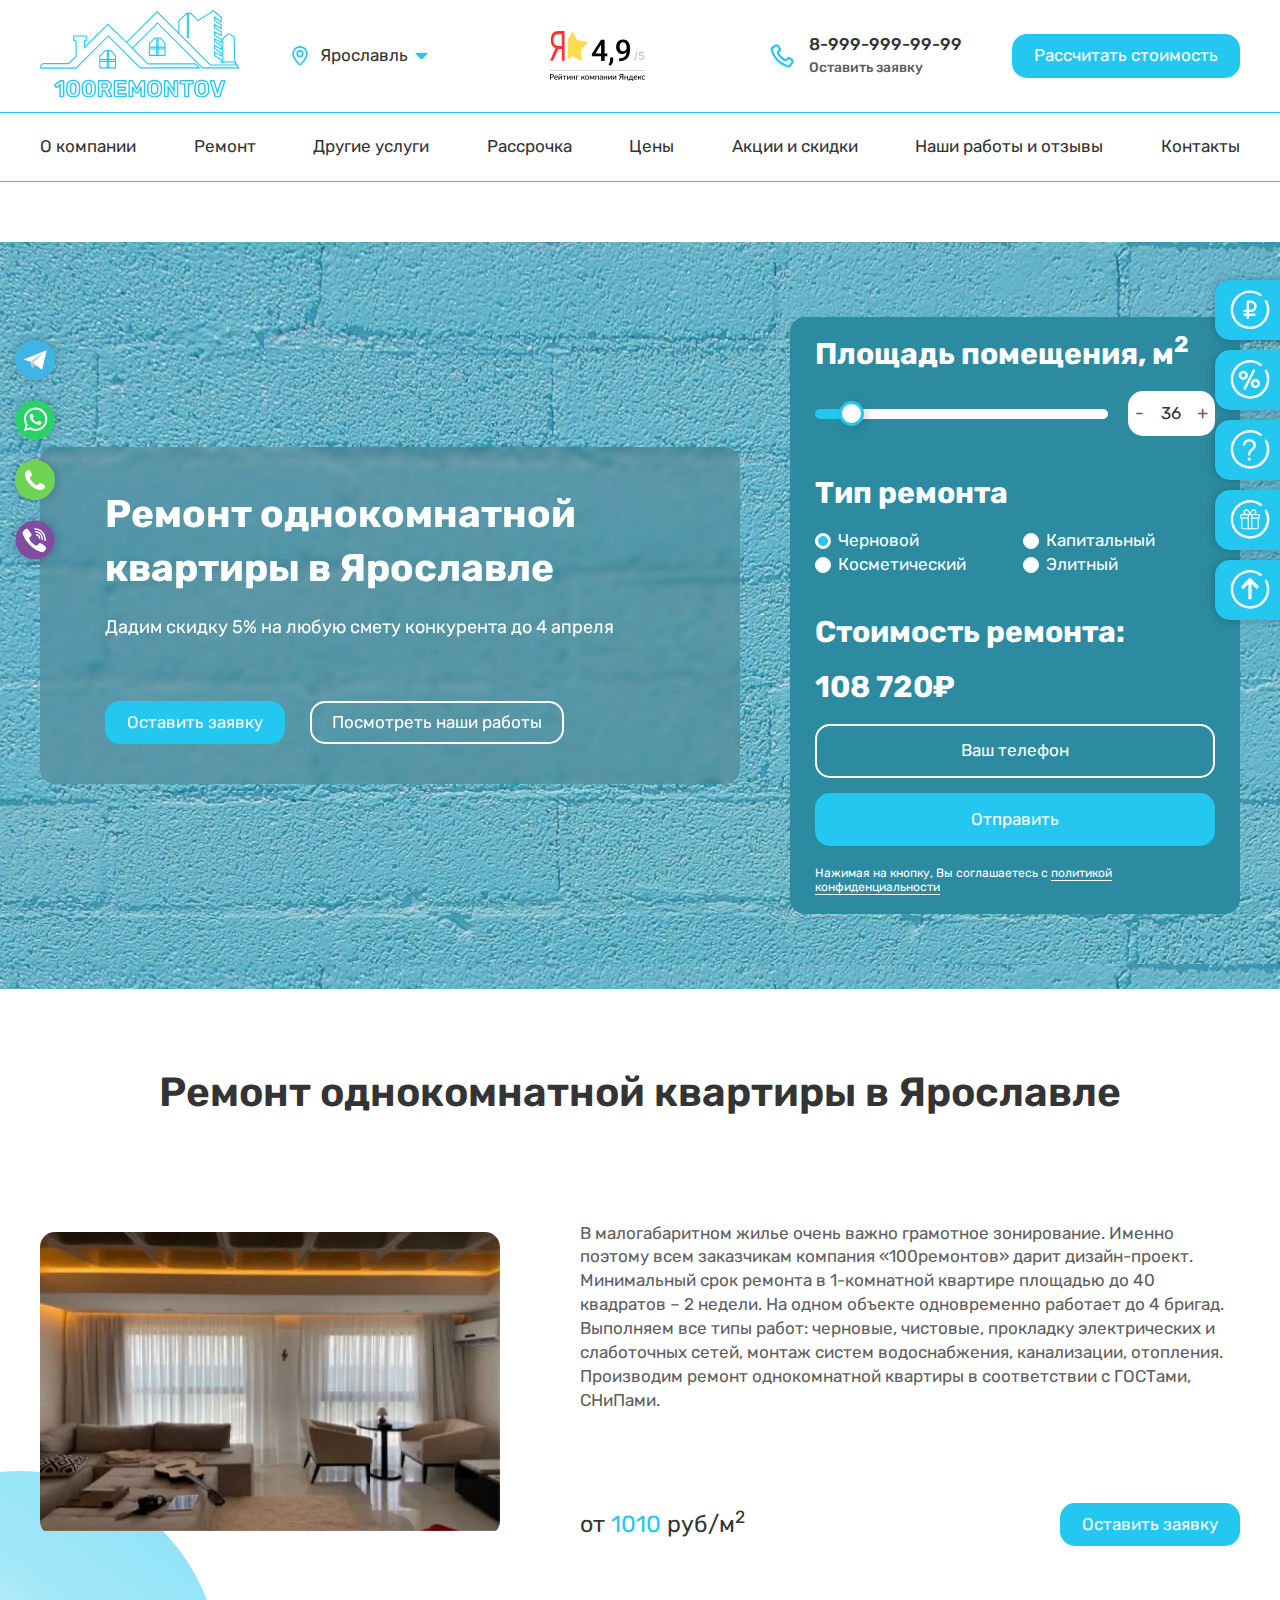
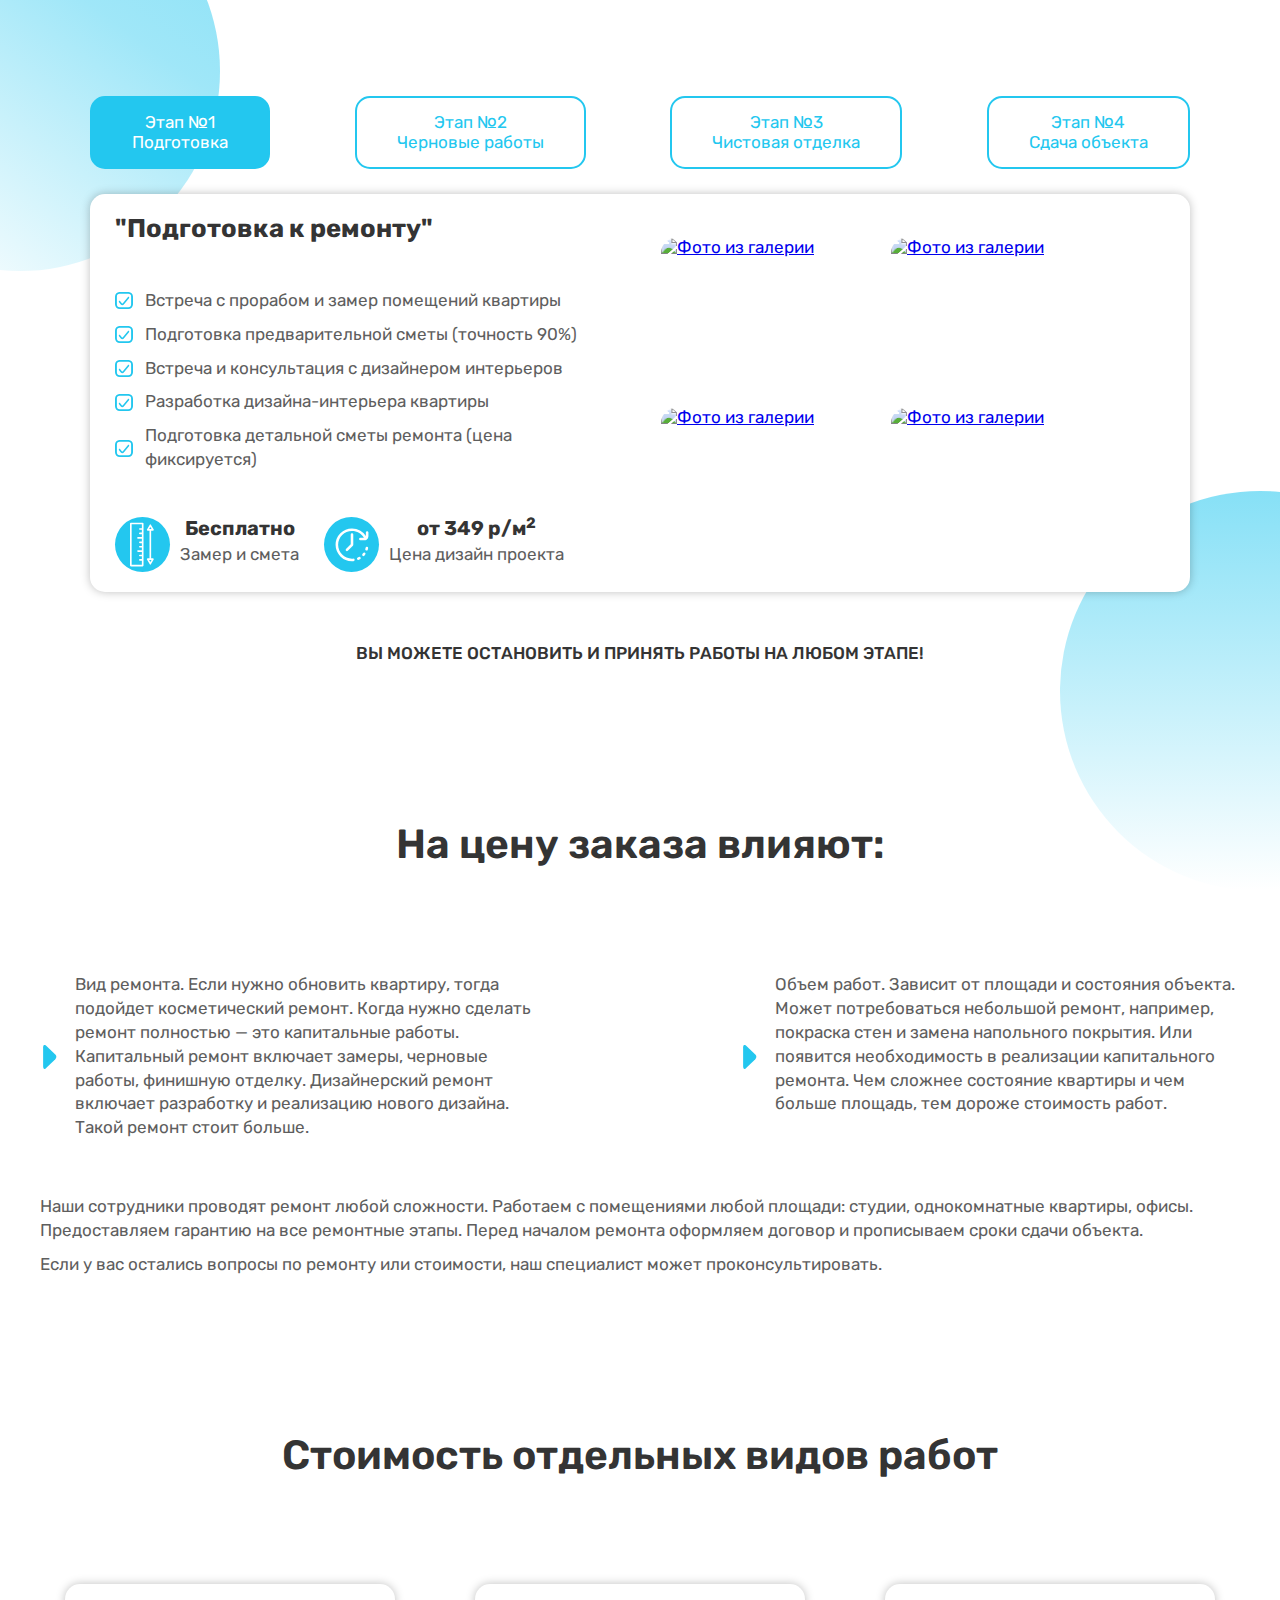
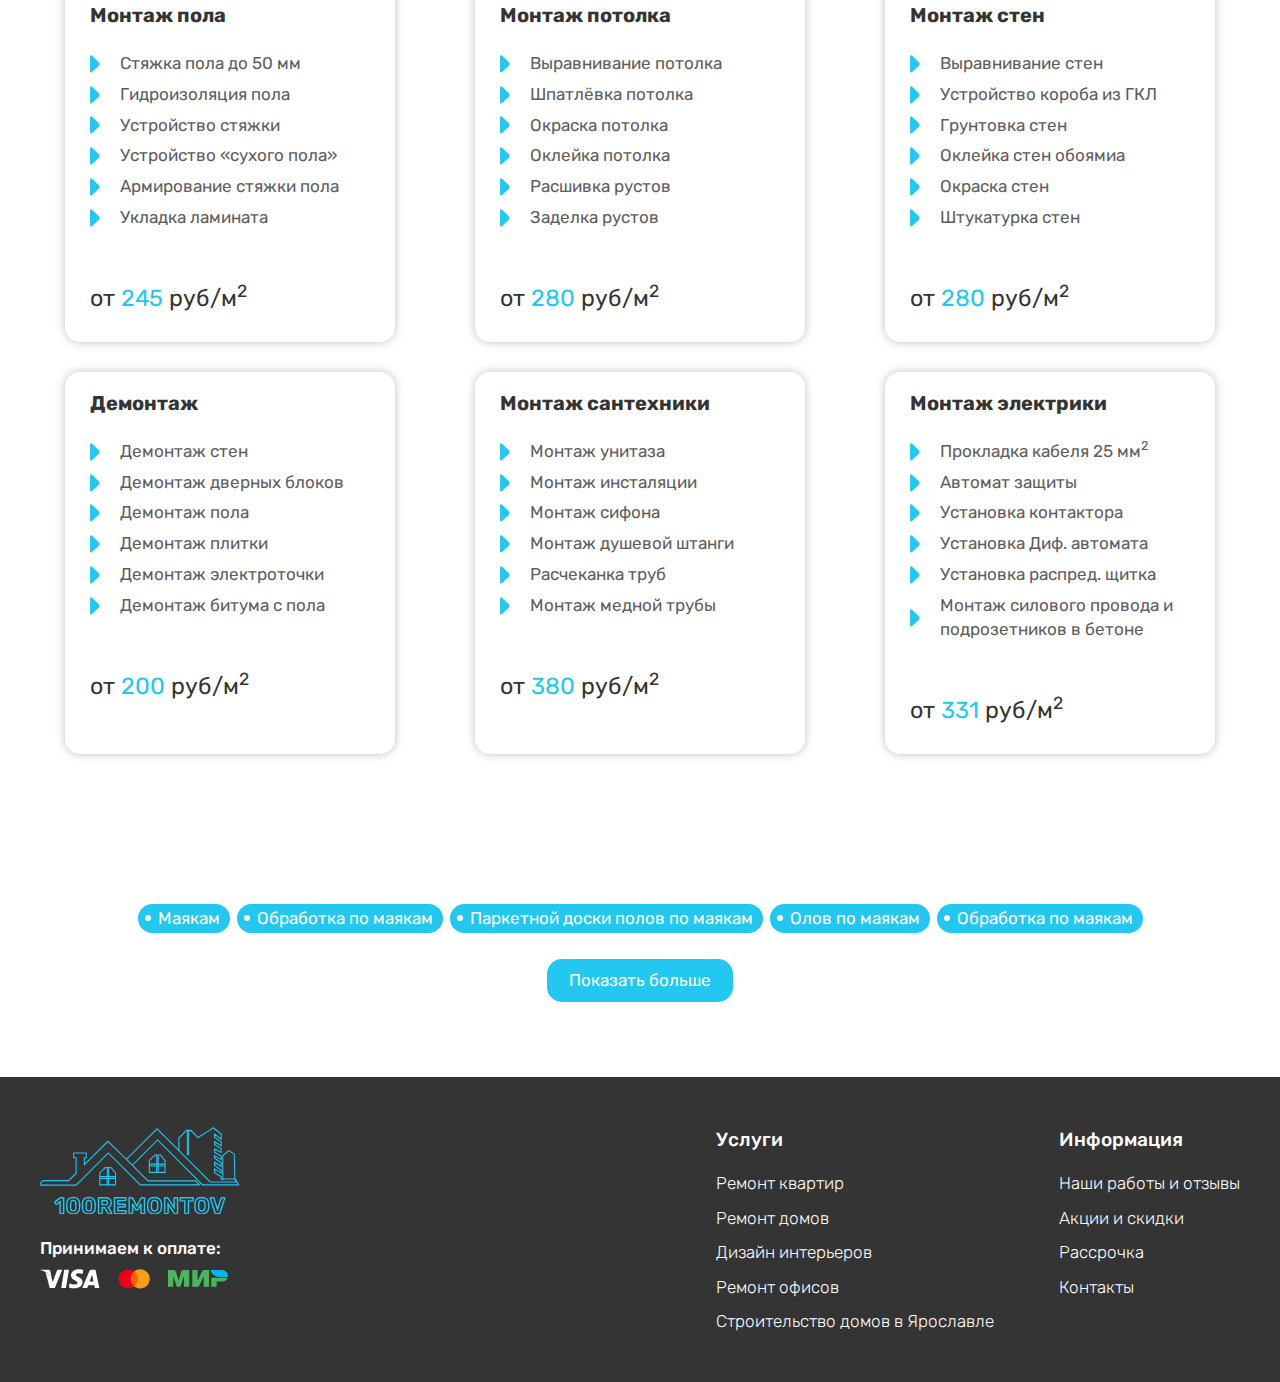
==== commit 4ebd99bd: "Update 2023-04-29T09:43:12.220Z" ====
--- a/product-page.html
+++ b/product-page.html
@@ -1 +1 @@
-<!DOCTYPE html><html lang="ru"><head><meta charset="UTF-8"><meta name="viewport" content="width=device-width,initial-scale=1"><link type="image/svg" href="favicon/favicon.svg" rel="shortcut icon"><meta http-equiv="X-UA-Compatible" content="ie=edge"><meta name="theme-color" content="#111111"><title>Ремонт квартир цены от 1499 рублей м² в Ярославле. Дизайн под ключ</title><link href="css/styles.min.css" rel="stylesheet"></head><body><div class="site-container"><header class="header"><div class="header__container"><div class="header__left"><a class="header__logo logo" href="#"><img class="logo__img" src="img/header/logo.svg" alt="Logo"></a><div class="select"><div class="select__header"><svg class="select__geo"><use href="img/icons/sprite.svg#geo"></use></svg> <span class="select__current">Ярославль</span> <svg class="select__arrow"><use href="img/icons/sprite.svg#arrow"></use></svg></div><div class="select__body"><div class="select__item">Ярославль</div><div class="select__item">Гаврилов&#160;Ям</div><div class="select__item">Данилов</div><div class="select__item">Любим</div><div class="select__item">Мышкин</div><div class="select__item">Переславль&#8209;Залесский</div><div class="select__item">Пошехонье</div><div class="select__item">Ростов</div><div class="select__item">Рыбинск</div><div class="select__item">Тутаев</div><div class="select__item">Углич</div></div></div></div><svg class="header__yandex"><use href="img/icons/sprite.svg#yandex"></use></svg><div class="header__links links"><div class="links__inner"><svg class="links__icon-phone"><use href="img/icons/sprite.svg#phone"></use></svg><div class="links__item links-item"><a class="links-item__phone link-reset" href="tel:+79999999999">8-999-999-99-99</a> <a class="links-item__modal link-reset modal-link" href="#modalApplication">Оставить заявку</a></div></div><a class="header__link link link-reset modal-link" href="#modalQuiz">Рассчитать стоимость</a></div><button class="menu__burger burger btn-reset"><span class="burger__line"></span></button></div><div class="header__menu menu"><div class="header__container"><nav class="menu__body"><ul class="menu__list list-reset"><li class="menu__item"><a class="menu__link link-reset" href="#" data-goto=".section-1">О компании</a></li><li class="menu__item"><a class="menu__link link-reset" href="#" data-goto=".section-2">Ремонт</a></li><li class="menu__item"><a class="menu__link link-reset" href="#" data-goto=".section-3">Другие услуги</a></li><li class="menu__item"><a class="menu__link link-reset" href="#" data-goto=".section-3">Рассрочка</a></li><li class="menu__item"><a class="menu__link link-reset" href="#" data-goto=".section-3">Цены</a></li><li class="menu__item"><a class="menu__link link-reset" href="#" data-goto=".section-3">Акции и скидки</a></li><li class="menu__item"><a class="menu__link link-reset" href="#" data-goto=".section-3">Наши работы и отзывы</a></li><li class="menu__item"><a class="menu__link link-reset" href="#" data-goto=".section-3">Контакты</a></li></ul></nav></div></div></header><main class="main"><section class="section section-hero"><div class="container"><div class="hero"><div class="hero__card"><h1 class="hero__title">Ремонт однокомнатной квартиры в&nbsp;Ярославле</h1><p class="hero__text">Дадим скидку 5% на любую смету конкурента до 4 апреля</p><div class="hero__links"><a class="link link-reset hero__link" href="#/">Оставить заявку</a> <a class="link link--transparent link-reset" href="#/">Посмотреть наши работы</a></div></div><form class="calc" action="#"><h2 class="calc__title">Площадь помещения,&#160;м<sup>2</sup></h2><div class="calc__square calc-square"><input class="calc-square__range" id="calcRange" type="range" value="36" min="1" max="400"> <label class="calc-square__label" for="calcRange"><button class="calc-square__button btn-reset" id="randgeSubtraction" type="button">-</button> <input class="calc-square__value" type="text" value="36"> <button class="calc-square__button btn-reset" id="randgeAdd" type="button">+</button></label></div><h2 class="calc__title">Тип ремонта</h2><div class="calc__type calc-type"><div class="calc-type__item"><label class="calc-type__value" for="draftRepair"><input class="calc-type__radio-real" id="draftRepair" name="radio" type="radio" checked="checked"> <span class="calc-type__radio-fake"></span> <span class="task__name">Черновой</span></label></div><div class="calc-type__item"><label class="calc-type__value" for="capitalRepair"><input class="calc-type__radio-real" id="capitalRepair" name="radio" type="radio"> <span class="calc-type__radio-fake"></span> <span class="task__name">Капитальный</span></label></div><div class="calc-type__item"><label class="calc-type__value" for="cosmeticRepair"><input class="calc-type__radio-real" id="cosmeticRepair" name="radio" type="radio"> <span class="calc-type__radio-fake"></span> <span class="task__name">Косметический</span></label></div><div class="calc-type__item"><label class="calc-type__value" for="eliteRepair"><input class="calc-type__radio-real" id="eliteRepair" name="radio" type="radio"> <span class="calc-type__radio-fake"></span> <span class="task__name">Элитный</span></label></div></div><h2 class="calc__title">Стоимость ремонта:</h2><output class="calc__cost">108 720&#8381;</output><div class="calc__inner"><input class="calc__phone" id="calcPhone" type="text" placeholder="Ваш телефон"> <input class="calc__send" id="calcSend" type="submit" value="Отправить"></div><p class="calc__policy calc-policy">Нажимая на кнопку, Вы соглашаетесь с <a class="calc-policy__link link-reset" href="#/">политикой конфиденциальности</a></p></form></div></div></section><section class="section"><div class="container"><div class="product-repair"><h2 class="title">Ремонт однокомнатной квартиры в Ярославле</h2><div class="product-repair__wrap"><div class="product-repair__img"><picture><source type="image/webp" data-srcset="img/product-repair/studio-apartment.webp"><img class="lazyload" alt="Ремонт однокомнатной квартиры" data-src="img/product-repair/studio-apartment.jpg"></picture></div><div class="product-repair__info"><p class="product-repair__text text">В малогабаритном жилье очень важно грамотное зонирование. Именно поэтому всем заказчикам компания «100ремонтов» дарит дизайн-проект. Минимальный срок ремонта в 1-комнатной квартире площадью до 40 квадратов – 2 недели. На одном объекте одновременно работает до 4 бригад. Выполняем все типы работ: черновые, чистовые, прокладку электрических и слаботочных сетей, монтаж систем водоснабжения, канализации, отопления. Производим ремонт однокомнатной квартиры в соответствии с ГОСТами, СНиПами.</p><div class="product-repair__inner"><span class="product-repair__cost">от <span class="product-repair__cost--blue">1010</span> руб/м<sup>2</sup></span> <a class="link link-reset product-repair__link" href="#/">Оставить заявку</a></div></div></div></div></div></section><section class="section section--decor"><div class="container"><div class="product-stages stages-tabs"><div class="stages-tabs__header"><div class="stages-tabs__header-item active">Этап &#8470;1<br>Подготовка</div><div class="stages-tabs__header-item">Этап &#8470;2<br>Черновые работы</div><div class="stages-tabs__header-item">Этап &#8470;3<br>Чистовая отделка</div><div class="stages-tabs__header-item">Этап &#8470;4<br>Сдача объекта</div></div><div class="stages-tabs__content"><div class="stages-tabs__content-item stages-content tab1"><div class="stages-content__info"><h2 class="stages-content__title">"Подготовка к ремонту"</h2><ul class="list-reset stages-content__list"><li class="stages-content__item text">Встреча с прорабом и замер помещений квартиры</li><li class="stages-content__item text">Подготовка предварительной сметы (точность 90%)</li><li class="stages-content__item text">Встреча и консультация с дизайнером интерьеров</li><li class="stages-content__item text">Разработка дизайна-интерьера квартиры</li><li class="stages-content__item text">Подготовка детальной сметы ремонта (цена фиксируется)</li></ul><div class="stages-content__inner"><div class="stages-content__card stages-card"><div class="stages-card__circle"><svg class="stages-card__icon stages-card__icon--ruler"><use href="img/icons/sprite.svg#ruler"></use></svg></div><div class="stages-card__texts"><h3 class="stages-card__title">Бесплатно</h3><span class="stages-card__descr">Замер и смета</span></div></div><div class="stages-content__card stages-card"><div class="stages-card__circle"><svg class="stages-card__icon stages-card__icon--time"><use href="img/icons/sprite.svg#time"></use></svg></div><div class="stages-card__texts"><h3 class="stages-card__title">от 349 р/м<sup>2</sup></h3><span class="stages-card__descr">Цена дизайн проекта</span></div></div></div></div><div class="stages-content__photos"><div class="stages-content__img"><a href="img/product-stages/first-stage-photo1.jpg" data-fslightbox="gallery2"><picture><source type="image/webp" data-srcset="img/product-stages/first-stage-photo1.webp"><img class="lazyload" alt="Фото из галерии" data-src="img/product-stages/first-stage-photo1.jpg"></picture></a></div><div class="stages-content__img"><a href="img/product-stages/first-stage-photo2.jpg" data-fslightbox="gallery2"><picture><source type="image/webp" data-srcset="img/product-stages/first-stage-photo2.webp"><img class="lazyload" alt="Фото из галерии" data-src="img/product-stages/first-stage-photo2.jpg"></picture></a></div><div class="stages-content__img"><a href="img/product-stages/first-stage-photo3.jpg" data-fslightbox="gallery2"><picture><source type="image/webp" data-srcset="img/product-stages/first-stage-photo3.webp"><img class="lazyload" alt="Фото из галерии" data-src="img/product-stages/first-stage-photo3.jpg"></picture></a></div><div class="stages-content__img"><a href="img/product-stages/first-stage-photo4.jpg" data-fslightbox="gallery2"><picture><source type="image/webp" data-srcset="img/product-stages/first-stage-photo4.webp"><img class="lazyload" alt="Фото из галерии" data-src="img/product-stages/first-stage-photo4.jpg"></picture></a></div></div></div><div class="stages-tabs__content-item stages-content tab2"><div class="stages-content__info"><h2 class="stages-content__title">"Подготовка к ремонту"</h2><ul class="list-reset stages-content__list"><li class="stages-content__item text">Встреча с прорабом и замер помещений квартиры</li><li class="stages-content__item text">Подготовка предварительной сметы (точность 90%)</li><li class="stages-content__item text">Встреча и консультация с дизайнером интерьеров</li><li class="stages-content__item text">Разработка дизайна-интерьера квартиры</li><li class="stages-content__item text">Подготовка детальной сметы ремонта (цена фиксируется)</li></ul><div class="stages-content__inner"><div class="stages-content__card stages-card"><div class="stages-card__circle"><svg class="stages-card__icon stages-card__icon--ruler"><use href="img/icons/sprite.svg#ruler"></use></svg></div><div class="stages-card__texts"><h3 class="stages-card__title">Бесплатно</h3><span class="stages-card__descr">Замер и смета</span></div></div><div class="stages-content__card stages-card"><div class="stages-card__circle"><svg class="stages-card__icon stages-card__icon--time"><use href="img/icons/sprite.svg#time"></use></svg></div><div class="stages-card__texts"><h3 class="stages-card__title">от 349 р/м<sup>2</sup></h3><span class="stages-card__descr">Цена дизайн проекта</span></div></div></div></div><div class="stages-content__photos"><div class="stages-content__img"><a href="img/product-stages/first-stage-photo1.jpg" data-fslightbox="gallery3"><picture><source type="image/webp" data-srcset="img/product-stages/first-stage-photo1.webp"><img class="lazyload" alt="Фото из галерии" data-src="img/product-stages/first-stage-photo1.jpg"></picture></a></div><div class="stages-content__img"><a href="img/product-stages/first-stage-photo2.jpg" data-fslightbox="gallery3"><picture><source type="image/webp" data-srcset="img/product-stages/first-stage-photo2.webp"><img class="lazyload" alt="Фото из галерии" data-src="img/product-stages/first-stage-photo2.jpg"></picture></a></div><div class="stages-content__img"><a href="img/product-stages/first-stage-photo3.jpg" data-fslightbox="gallery3"><picture><source type="image/webp" data-srcset="img/product-stages/first-stage-photo3.webp"><img class="lazyload" alt="Фото из галерии" data-src="img/product-stages/first-stage-photo3.jpg"></picture></a></div><div class="stages-content__img"><a href="img/product-stages/first-stage-photo4.jpg" data-fslightbox="gallery3"><picture><source type="image/webp" data-srcset="img/product-stages/first-stage-photo4.webp"><img class="lazyload" alt="Фото из галерии" data-src="img/product-stages/first-stage-photo4.jpg"></picture></a></div></div></div><div class="stages-tabs__content-item stages-content tab3"><div class="stages-content__info"><h2 class="stages-content__title">"Подготовка к ремонту"</h2><ul class="list-reset stages-content__list"><li class="stages-content__item text">Встреча с прорабом и замер помещений квартиры</li><li class="stages-content__item text">Подготовка предварительной сметы (точность 90%)</li><li class="stages-content__item text">Встреча и консультация с дизайнером интерьеров</li><li class="stages-content__item text">Разработка дизайна-интерьера квартиры</li><li class="stages-content__item text">Подготовка детальной сметы ремонта (цена фиксируется)</li></ul><div class="stages-content__inner"><div class="stages-content__card stages-card"><div class="stages-card__circle"><svg class="stages-card__icon stages-card__icon--ruler"><use href="img/icons/sprite.svg#ruler"></use></svg></div><div class="stages-card__texts"><h3 class="stages-card__title">Бесплатно</h3><span class="stages-card__descr">Замер и смета</span></div></div><div class="stages-content__card stages-card"><div class="stages-card__circle"><svg class="stages-card__icon stages-card__icon--time"><use href="img/icons/sprite.svg#time"></use></svg></div><div class="stages-card__texts"><h3 class="stages-card__title">от 349 р/м<sup>2</sup></h3><span class="stages-card__descr">Цена дизайн проекта</span></div></div></div></div><div class="stages-content__photos"><div class="stages-content__img"><a href="img/product-stages/first-stage-photo1.jpg" data-fslightbox="gallery4"><picture><source type="image/webp" data-srcset="img/product-stages/first-stage-photo1.webp"><img class="lazyload" alt="Фото из галерии" data-src="img/product-stages/first-stage-photo1.jpg"></picture></a></div><div class="stages-content__img"><a href="img/product-stages/first-stage-photo2.jpg" data-fslightbox="gallery4"><picture><source type="image/webp" data-srcset="img/product-stages/first-stage-photo2.webp"><img class="lazyload" alt="Фото из галерии" data-src="img/product-stages/first-stage-photo2.jpg"></picture></a></div><div class="stages-content__img"><a href="img/product-stages/first-stage-photo3.jpg" data-fslightbox="gallery4"><picture><source type="image/webp" data-srcset="img/product-stages/first-stage-photo3.webp"><img class="lazyload" alt="Фото из галерии" data-src="img/product-stages/first-stage-photo3.jpg"></picture></a></div><div class="stages-content__img"><a href="img/product-stages/first-stage-photo4.jpg" data-fslightbox="gallery4"><picture><source type="image/webp" data-srcset="img/product-stages/first-stage-photo4.webp"><img class="lazyload" alt="Фото из галерии" data-src="img/product-stages/first-stage-photo4.jpg"></picture></a></div></div></div><div class="stages-tabs__content-item stages-content tab4"><div class="stages-content__info"><h2 class="stages-content__title">"Подготовка к ремонту"</h2><ul class="list-reset stages-content__list"><li class="stages-content__item text">Встреча с прорабом и замер помещений квартиры</li><li class="stages-content__item text">Подготовка предварительной сметы (точность 90%)</li><li class="stages-content__item text">Встреча и консультация с дизайнером интерьеров</li><li class="stages-content__item text">Разработка дизайна-интерьера квартиры</li><li class="stages-content__item text">Подготовка детальной сметы ремонта (цена фиксируется)</li></ul><div class="stages-content__inner"><div class="stages-content__card stages-card"><div class="stages-card__circle"><svg class="stages-card__icon stages-card__icon--ruler"><use href="img/icons/sprite.svg#ruler"></use></svg></div><div class="stages-card__texts"><h3 class="stages-card__title">Бесплатно</h3><span class="stages-card__descr">Замер и смета</span></div></div><div class="stages-content__card stages-card"><div class="stages-card__circle"><svg class="stages-card__icon stages-card__icon--time"><use href="img/icons/sprite.svg#time"></use></svg></div><div class="stages-card__texts"><h3 class="stages-card__title">от 349 р/м<sup>2</sup></h3><span class="stages-card__descr">Цена дизайн проекта</span></div></div></div></div><div class="stages-content__photos"><div class="stages-content__img"><a href="img/product-stages/first-stage-photo1.jpg" data-fslightbox="gallery5"><picture><source type="image/webp" data-srcset="img/product-stages/first-stage-photo1.webp"><img class="lazyload" alt="Фото из галерии" data-src="img/product-stages/first-stage-photo1.jpg"></picture></a></div><div class="stages-content__img"><a href="img/product-stages/first-stage-photo2.jpg" data-fslightbox="gallery5"><picture><source type="image/webp" data-srcset="img/product-stages/first-stage-photo2.webp"><img class="lazyload" alt="Фото из галерии" data-src="img/product-stages/first-stage-photo2.jpg"></picture></a></div><div class="stages-content__img"><a href="img/product-stages/first-stage-photo3.jpg" data-fslightbox="gallery5"><picture><source type="image/webp" data-srcset="img/product-stages/first-stage-photo3.webp"><img class="lazyload" alt="Фото из галерии" data-src="img/product-stages/first-stage-photo3.jpg"></picture></a></div><div class="stages-content__img"><a href="img/product-stages/first-stage-photo4.jpg" data-fslightbox="gallery5"><picture><source type="image/webp" data-srcset="img/product-stages/first-stage-photo4.webp"><img class="lazyload" alt="Фото из галерии" data-src="img/product-stages/first-stage-photo4.jpg"></picture></a></div></div></div></div></div><p class="text product-stages__text">Вы можете остановить и принять работы на любом этапе!</p></div></section><section class="section"><div class="container"><div class="price-impact"><h2 class="title">На цену заказа влияют:</h2><div class="price-impact__wrap"><p class="price-impact__text price-impact__text--decor text">Вид ремонта. Если нужно обновить квартиру, тогда подойдет косметический ремонт. Когда нужно сделать ремонт полностью — это капитальные работы. Капитальный ремонт включает замеры, черновые работы, финишную отделку. Дизайнерский ремонт включает разработку и реализацию нового дизайна. Такой ремонт стоит больше.</p><p class="price-impact__text price-impact__text--decor text">Объем работ. Зависит от площади и состояния объекта. Может потребоваться небольшой ремонт, например, покраска стен и замена напольного покрытия. Или появится необходимость в реализации капитального ремонта. Чем сложнее состояние квартиры и чем больше площадь, тем дороже стоимость работ.</p></div><p class="price-impact__text text">Наши сотрудники проводят ремонт любой сложности. Работаем с помещениями любой площади: студии, однокомнатные квартиры, офисы. Предоставляем гарантию на все ремонтные этапы. Перед началом ремонта оформляем договор и прописываем сроки сдачи объекта.</p><p class="price-impact__text text">Если у вас остались вопросы по ремонту или стоимости, наш специалист может проконсультировать.</p></div></div></section><section class="section"><div class="container"><div class="separate-cost"><h2 class="separate-cost__title title">Стоимость отдельных видов работ</h2><div class="separate-cost__cards"><div class="separate-cost__card separate-cost-card"><h3 class="separate-cost-card__title">Монтаж пола</h3><ul class="separate-cost-card__list list-reset"><li class="separate-cost-card__item text">Стяжка пола до 50 мм</li><li class="separate-cost-card__item text">Гидроизоляция пола</li><li class="separate-cost-card__item text">Устройство стяжки</li><li class="separate-cost-card__item text">Устройство «сухого пола»</li><li class="separate-cost-card__item text">Армирование стяжки пола</li><li class="separate-cost-card__item text">Укладка ламината</li></ul><span class="separate-cost-card__cost">от <span class="separate-cost-card__cost--blue">245</span> руб/м<sup>2</sup></span></div><div class="separate-cost__card separate-cost-card"><h3 class="separate-cost-card__title">Монтаж потолка</h3><ul class="separate-cost-card__list list-reset"><li class="separate-cost-card__item text">Выравнивание потолка</li><li class="separate-cost-card__item text">Шпатлёвка потолка</li><li class="separate-cost-card__item text">Окраска потолка</li><li class="separate-cost-card__item text">Оклейка потолка</li><li class="separate-cost-card__item text">Расшивка рустов</li><li class="separate-cost-card__item text">Заделка рустов</li></ul><span class="separate-cost-card__cost">от <span class="separate-cost-card__cost--blue">280</span> руб/м<sup>2</sup></span></div><div class="separate-cost__card separate-cost-card"><h3 class="separate-cost-card__title">Монтаж стен</h3><ul class="separate-cost-card__list list-reset"><li class="separate-cost-card__item text">Выравнивание стен</li><li class="separate-cost-card__item text">Устройство короба из ГКЛ</li><li class="separate-cost-card__item text">Грунтовка стен</li><li class="separate-cost-card__item text">Оклейка стен обоямиа</li><li class="separate-cost-card__item text">Окраска стен</li><li class="separate-cost-card__item text">Штукатурка стен</li></ul><span class="separate-cost-card__cost">от <span class="separate-cost-card__cost--blue">280</span> руб/м<sup>2</sup></span></div><div class="separate-cost__card separate-cost-card"><h3 class="separate-cost-card__title">Демонтаж</h3><ul class="separate-cost-card__list list-reset"><li class="separate-cost-card__item text">Демонтаж стен</li><li class="separate-cost-card__item text">Демонтаж дверных блоков</li><li class="separate-cost-card__item text">Демонтаж пола</li><li class="separate-cost-card__item text">Демонтаж плитки</li><li class="separate-cost-card__item text">Демонтаж электроточки</li><li class="separate-cost-card__item text">Демонтаж битума с пола</li></ul><span class="separate-cost-card__cost">от <span class="separate-cost-card__cost--blue">200</span> руб/м<sup>2</sup></span></div><div class="separate-cost__card separate-cost-card"><h3 class="separate-cost-card__title">Монтаж сантехники</h3><ul class="separate-cost-card__list list-reset"><li class="separate-cost-card__item text">Монтаж унитаза</li><li class="separate-cost-card__item text">Монтаж инсталяции</li><li class="separate-cost-card__item text">Монтаж сифона</li><li class="separate-cost-card__item text">Монтаж душевой штанги</li><li class="separate-cost-card__item text">Расчеканка труб</li><li class="separate-cost-card__item text">Монтаж медной трубы</li></ul><span class="separate-cost-card__cost">от <span class="separate-cost-card__cost--blue">380</span> руб/м<sup>2</sup></span></div><div class="separate-cost__card separate-cost-card"><h3 class="separate-cost-card__title">Монтаж электрики</h3><ul class="separate-cost-card__list list-reset"><li class="separate-cost-card__item text">Прокладка кабеля 25 мм<sup>2</sup></li><li class="separate-cost-card__item text">Автомат защиты</li><li class="separate-cost-card__item text">Установка контактора</li><li class="separate-cost-card__item text">Установка Диф. автомата</li><li class="separate-cost-card__item text">Установка распред. щитка</li><li class="separate-cost-card__item text">Монтаж силового провода и подрозетников в бетоне</li></ul><span class="separate-cost-card__cost">от <span class="separate-cost-card__cost--blue">331</span> руб/м<sup>2</sup></span></div></div></div></div></section></main><footer class="footer"><div class="container"><div class="footer__wrap"><div class="footer__left"><a class="header__logo logo" href="#"><img class="logo__img" src="img/header/logo.svg" alt="Logo"></a><div class="accept-payment"><span class="accept-payment__text">Принимаем к оплате:</span><div class="accept-payment__icons"><svg class="accept-payment__icon"><use href="img/icons/sprite.svg#visa"></use></svg> <svg class="accept-payment__icon"><use href="img/icons/sprite.svg#mastercard"></use></svg> <svg class="accept-payment__icon"><use href="img/icons/sprite.svg#mir"></use></svg></div></div></div><div class="footer__right"><div class="footer__menu"><h2 class="footer__title">Услуги</h2><ul class="footer__list list-reset"><li class="footer__item"><a class="footer__link link-reset" href="#/">Ремонт квартир</a></li><li class="footer__item"><a class="footer__link link-reset" href="#/">Ремонт домов</a></li><li class="footer__item"><a class="footer__link link-reset" href="#/">Дизайн интерьеров</a></li><li class="footer__item"><a class="footer__link link-reset" href="#/">Ремонт офисов</a></li><li class="footer__item"><a class="footer__link link-reset" href="#/">Строительство домов в Ярославле</a></li></ul></div><div class="footer__menu"><h2 class="footer__title">Информация</h2><ul class="footer__list list-reset"><li class="footer__item"><a class="footer__link link-reset" href="#/">Наши работы и отзывы</a></li><li class="footer__item"><a class="footer__link link-reset" href="#/">Акции и скидки</a></li><li class="footer__item"><a class="footer__link link-reset" href="#/">Рассрочка</a></li><li class="footer__item"><a class="footer__link link-reset" href="#/">Контакты</a></li></ul></div></div></div></div></footer><div class="modal" id="modalApplication"><div class="modal__body"><form class="form modal__content" action="#"><a class="modal__close close-modal" href="#header">X</a><h3 class="form__title">Оставить заявку</h3><p class="text form__descr">Выберите способ связи и наш специалист свяжется с вами в ближайшее время</p><div class="form__socials"><div class="form__social form-social"><input class="is-hidden" id="telegramApplication" name="social" type="radio" value="telegram"> <label class="form-social__label" for="telegramApplication"><svg class="form-social__icon"><use href="img/icons/sprite.svg#telegram-icon"></use></svg> <span class="form-social__name">Telegram</span></label></div><div class="form__social form-social"><input class="is-hidden" id="whatsappApplication" name="social" type="radio" value="whatsapp"> <label class="form-social__label" for="whatsappApplication"><svg class="form-social__icon"><use href="img/icons/sprite.svg#whatsapp-icon"></use></svg> <span class="form-social__name">Whatsapp</span></label></div><div class="form__social form-social"><input class="is-hidden" id="phoneApplication" name="social" type="radio" value="phone"> <label class="form-social__label" for="phoneApplication"><svg class="form-social__icon"><use href="img/icons/sprite.svg#phone-icon"></use></svg> <span class="form-social__name">Телефон</span></label></div><div class="form__social form-social"><input class="is-hidden" id="viberApplication" name="social" type="radio" value="viber"> <label class="form-social__label" for="viberApplication"><svg class="form-social__icon"><use href="img/icons/sprite.svg#viber-icon"></use></svg> <span class="form-social__name">Viber</span></label></div></div><div class="form__inputs"><input class="form__input-text" type="text" placeholder="Ваше имя"> <input class="form__input-text" type="text" placeholder="Ваш телефон"> <input class="btn-reset form__input-button" type="submit" value="Отправить"></div><p class="form__text">Нажимая на кнопку, Вы соглашаетесь с <a class="form__text form__text--link link-reset" href="#/">политикой конфиденциальности</a></p></form></div></div><div class="modal" id="modalQuestion"><div class="modal__body"><form class="form modal__content" action="#"><a class="modal__close close-modal" href="#header">X</a><h3 class="form__title">Задать вопрос</h3><p class="text form__descr">Выберите способ связи и наш специалист свяжется с вами в ближайшее время</p><div class="form__socials"><div class="form__social form-social"><input class="is-hidden" id="telegramQuestion" name="social" type="radio" value="telegram"> <label class="form-social__label" for="telegramQuestion"><svg class="form-social__icon"><use href="img/icons/sprite.svg#telegram-icon"></use></svg> <span class="form-social__name">Telegram</span></label></div><div class="form__social form-social"><input class="is-hidden" id="whatsappQuestion" name="social" type="radio" value="whatsapp"> <label class="form-social__label" for="whatsappQuestion"><svg class="form-social__icon"><use href="img/icons/sprite.svg#whatsapp-icon"></use></svg> <span class="form-social__name">Whatsapp</span></label></div><div class="form__social form-social"><input class="is-hidden" id="phoneQuestion" name="social" type="radio" value="phone"> <label class="form-social__label" for="phoneQuestion"><svg class="form-social__icon"><use href="img/icons/sprite.svg#phone-icon"></use></svg> <span class="form-social__name">Телефон</span></label></div><div class="form__social form-social"><input class="is-hidden" id="viberQuestion" name="social" type="radio" value="viber"> <label class="form-social__label" for="viberQuestion"><svg class="form-social__icon"><use href="img/icons/sprite.svg#viber-icon"></use></svg> <span class="form-social__name">Viber</span></label></div></div><div class="form__inputs"><input class="form__input-text" type="text" placeholder="Ваше имя"> <input class="form__input-text" type="text" placeholder="Ваш телефон"> <input class="btn-reset form__input-button" type="submit" value="Отправить"></div><p class="form__text">Нажимая на кнопку, Вы соглашаетесь с <a class="form__text form__text--link link-reset" href="#/">политикой конфиденциальности</a></p></form></div></div><div class="modal" id="modalStock"><div class="modal__body"><form class="form modal__content" action="#"><a class="modal__close close-modal" href="#header">X</a><h3 class="form__title">Узнать об акции подробнее</h3><p class="text form__descr">Выберите способ связи и наш специалист свяжется с вами в ближайшее время</p><div class="form__socials"><div class="form__social form-social"><input class="is-hidden" id="telegramStock" name="social" type="radio" value="telegram"> <label class="form-social__label" for="telegramStock"><svg class="form-social__icon"><use href="img/icons/sprite.svg#telegram-icon"></use></svg> <span class="form-social__name">Telegram</span></label></div><div class="form__social form-social"><input class="is-hidden" id="whatsappStock" name="social" type="radio" value="whatsapp"> <label class="form-social__label" for="whatsappStock"><svg class="form-social__icon"><use href="img/icons/sprite.svg#whatsapp-icon"></use></svg> <span class="form-social__name">Whatsapp</span></label></div><div class="form__social form-social"><input class="is-hidden" id="phoneStock" name="social" type="radio" value="phone"> <label class="form-social__label" for="phoneStock"><svg class="form-social__icon"><use href="img/icons/sprite.svg#phone-icon"></use></svg> <span class="form-social__name">Телефон</span></label></div><div class="form__social form-social"><input class="is-hidden" id="viberStock" name="social" type="radio" value="viber"> <label class="form-social__label" for="viberStock"><svg class="form-social__icon"><use href="img/icons/sprite.svg#viber-icon"></use></svg> <span class="form-social__name">Viber</span></label></div></div><div class="form__inputs"><input class="form__input-text" type="text" placeholder="Ваше имя"> <input class="form__input-text" type="text" placeholder="Ваш телефон"> <input class="btn-reset form__input-button" type="submit" value="Отправить"></div><p class="form__text">Нажимая на кнопку, Вы соглашаетесь с <a class="form__text form__text--link link-reset" href="#/">политикой конфиденциальности</a></p></form></div></div></div><script src="js/scripts.min.js"></script></body></html>+<!DOCTYPE html><html lang="ru"><head><meta charset="UTF-8"><meta name="viewport" content="width=device-width,initial-scale=1"><link type="image/svg" href="favicon/favicon.svg" rel="shortcut icon"><meta http-equiv="X-UA-Compatible" content="ie=edge"><meta name="theme-color" content="#111111"><title>Ремонт квартир цены от 1499 рублей м² в Ярославле. Дизайн под ключ</title><link href="css/styles.min.css" rel="stylesheet"></head><body><div class="site-container"><header class="header"><div class="header__container"><div class="header__left"><a class="header__logo logo" href="#"><img class="logo__img" src="img/header/logo.svg" alt="Logo"></a><div class="select"><div class="select__header"><svg class="select__geo"><use href="img/icons/sprite.svg#geo"></use></svg> <span class="select__current">Ярославль</span> <svg class="select__arrow"><use href="img/icons/sprite.svg#arrow"></use></svg></div><div class="select__body"><div class="select__item">Ярославль</div><div class="select__item">Гаврилов&#160;Ям</div><div class="select__item">Данилов</div><div class="select__item">Любим</div><div class="select__item">Мышкин</div><div class="select__item">Переславль&#8209;Залесский</div><div class="select__item">Пошехонье</div><div class="select__item">Ростов</div><div class="select__item">Рыбинск</div><div class="select__item">Тутаев</div><div class="select__item">Углич</div></div></div></div><svg class="header__yandex"><use href="img/icons/sprite.svg#yandex"></use></svg><div class="header__links links"><div class="links__inner"><svg class="links__icon-phone"><use href="img/icons/sprite.svg#phone"></use></svg><div class="links__item links-item"><a class="links-item__phone link-reset" href="tel:+79999999999">8-999-999-99-99</a> <a class="links-item__modal link-reset modal-link" href="#modalApplication">Оставить заявку</a></div></div><a class="header__link link link-reset modal-link" href="#modalQuiz">Рассчитать стоимость</a></div><button class="menu__burger burger btn-reset"><span class="burger__line"></span></button></div><div class="header__menu menu"><div class="header__container header__container--bottom"><nav class="menu__body"><ul class="menu__list list-reset"><li class="menu__item"><a class="menu__link link-reset" href="#" data-goto=".section-1">О компании</a></li><li class="menu__item"><a class="menu__link link-reset" href="#" data-goto=".section-2">Ремонт</a></li><li class="menu__item"><a class="menu__link link-reset" href="#" data-goto=".section-3">Другие услуги</a></li><li class="menu__item"><a class="menu__link link-reset" href="#" data-goto=".section-3">Рассрочка</a></li><li class="menu__item"><a class="menu__link link-reset" href="#" data-goto=".section-3">Цены</a></li><li class="menu__item"><a class="menu__link link-reset" href="#" data-goto=".section-3">Акции и скидки</a></li><li class="menu__item"><a class="menu__link link-reset" href="#" data-goto=".section-3">Наши работы и отзывы</a></li><li class="menu__item"><a class="menu__link link-reset" href="#" data-goto=".section-3">Контакты</a></li></ul></nav></div></div></header><main class="main"><section class="section section-hero"><div class="container"><div class="hero"><div class="hero__card"><h1 class="hero__title">Ремонт однокомнатной квартиры в&nbsp;Ярославле</h1><p class="hero__text">Дадим скидку 5% на любую смету конкурента до 4 апреля</p><div class="hero__links"><a class="link link-reset hero__link" href="#/">Оставить заявку</a> <a class="link link--transparent link-reset" href="#/">Посмотреть наши работы</a></div></div><form class="calc" action="#"><h2 class="calc__title">Площадь помещения,&#160;м<sup>2</sup></h2><div class="calc__square calc-square"><input class="calc-square__range" id="calcRange" type="range" value="36" min="1" max="400"> <label class="calc-square__label" for="calcRange"><button class="calc-square__button btn-reset" id="randgeSubtraction" type="button">-</button> <input class="calc-square__value" type="text" value="36"> <button class="calc-square__button btn-reset" id="randgeAdd" type="button">+</button></label></div><h2 class="calc__title">Тип ремонта</h2><div class="calc__type calc-type"><div class="calc-type__item"><label class="calc-type__value" for="draftRepair"><input class="calc-type__radio-real" id="draftRepair" name="radio" type="radio" checked="checked"> <span class="calc-type__radio-fake"></span> <span class="task__name">Черновой</span></label></div><div class="calc-type__item"><label class="calc-type__value" for="capitalRepair"><input class="calc-type__radio-real" id="capitalRepair" name="radio" type="radio"> <span class="calc-type__radio-fake"></span> <span class="task__name">Капитальный</span></label></div><div class="calc-type__item"><label class="calc-type__value" for="cosmeticRepair"><input class="calc-type__radio-real" id="cosmeticRepair" name="radio" type="radio"> <span class="calc-type__radio-fake"></span> <span class="task__name">Косметический</span></label></div><div class="calc-type__item"><label class="calc-type__value" for="eliteRepair"><input class="calc-type__radio-real" id="eliteRepair" name="radio" type="radio"> <span class="calc-type__radio-fake"></span> <span class="task__name">Элитный</span></label></div></div><h2 class="calc__title">Стоимость ремонта:</h2><output class="calc__cost">108 720&#8381;</output><div class="calc__inner"><input class="calc__phone" id="calcPhone" type="text" placeholder="Ваш телефон"> <input class="calc__send" id="calcSend" type="submit" value="Отправить"></div><p class="calc__policy calc-policy">Нажимая на кнопку, Вы соглашаетесь с <a class="calc-policy__link link-reset" href="#/">политикой конфиденциальности</a></p></form></div></div></section><section class="section"><div class="container"><div class="product-repair"><h2 class="title">Ремонт однокомнатной квартиры в Ярославле</h2><div class="product-repair__wrap"><div class="product-repair__img"><picture><source type="image/webp" data-srcset="img/product-repair/studio-apartment.webp"><img class="lazyload" alt="Ремонт однокомнатной квартиры" data-src="img/product-repair/studio-apartment.jpg"></picture></div><div class="product-repair__info"><p class="product-repair__text text">В малогабаритном жилье очень важно грамотное зонирование. Именно поэтому всем заказчикам компания «100ремонтов» дарит дизайн-проект. Минимальный срок ремонта в 1-комнатной квартире площадью до 40 квадратов – 2 недели. На одном объекте одновременно работает до 4 бригад. Выполняем все типы работ: черновые, чистовые, прокладку электрических и слаботочных сетей, монтаж систем водоснабжения, канализации, отопления. Производим ремонт однокомнатной квартиры в соответствии с ГОСТами, СНиПами.</p><div class="product-repair__inner"><span class="product-repair__cost">от <span class="product-repair__cost--blue">1010</span> руб/м<sup>2</sup></span> <a class="link link-reset product-repair__link" href="#/">Оставить заявку</a></div></div></div></div></div></section><section class="section section--decor"><div class="container"><div class="product-stages stages-tabs"><div class="stages-tabs__header"><div class="stages-tabs__header-item active">Этап &#8470;1<br>Подготовка</div><div class="stages-tabs__header-item">Этап &#8470;2<br>Черновые работы</div><div class="stages-tabs__header-item">Этап &#8470;3<br>Чистовая отделка</div><div class="stages-tabs__header-item">Этап &#8470;4<br>Сдача объекта</div></div><div class="stages-tabs__content"><div class="stages-tabs__content-item stages-content tab1"><div class="stages-content__info"><h2 class="stages-content__title">"Подготовка к ремонту"</h2><ul class="list-reset stages-content__list"><li class="stages-content__item text">Встреча с прорабом и замер помещений квартиры</li><li class="stages-content__item text">Подготовка предварительной сметы (точность 90%)</li><li class="stages-content__item text">Встреча и консультация с дизайнером интерьеров</li><li class="stages-content__item text">Разработка дизайна-интерьера квартиры</li><li class="stages-content__item text">Подготовка детальной сметы ремонта (цена фиксируется)</li></ul><div class="stages-content__inner"><div class="stages-content__card stages-card"><div class="stages-card__circle"><svg class="stages-card__icon stages-card__icon--ruler"><use href="img/icons/sprite.svg#ruler"></use></svg></div><div class="stages-card__texts"><h3 class="stages-card__title">Бесплатно</h3><span class="stages-card__descr">Замер и смета</span></div></div><div class="stages-content__card stages-card"><div class="stages-card__circle"><svg class="stages-card__icon stages-card__icon--time"><use href="img/icons/sprite.svg#time"></use></svg></div><div class="stages-card__texts"><h3 class="stages-card__title">от 349 р/м<sup>2</sup></h3><span class="stages-card__descr">Цена дизайн проекта</span></div></div></div></div><div class="stages-content__photos"><div class="stages-content__img"><a href="img/product-stages/first-stage-photo1.jpg" data-fslightbox="gallery2"><picture><source type="image/webp" data-srcset="img/product-stages/first-stage-photo1.webp"><img class="lazyload" alt="Фото из галерии" data-src="img/product-stages/first-stage-photo1.jpg"></picture></a></div><div class="stages-content__img"><a href="img/product-stages/first-stage-photo2.jpg" data-fslightbox="gallery2"><picture><source type="image/webp" data-srcset="img/product-stages/first-stage-photo2.webp"><img class="lazyload" alt="Фото из галерии" data-src="img/product-stages/first-stage-photo2.jpg"></picture></a></div><div class="stages-content__img"><a href="img/product-stages/first-stage-photo3.jpg" data-fslightbox="gallery2"><picture><source type="image/webp" data-srcset="img/product-stages/first-stage-photo3.webp"><img class="lazyload" alt="Фото из галерии" data-src="img/product-stages/first-stage-photo3.jpg"></picture></a></div><div class="stages-content__img"><a href="img/product-stages/first-stage-photo4.jpg" data-fslightbox="gallery2"><picture><source type="image/webp" data-srcset="img/product-stages/first-stage-photo4.webp"><img class="lazyload" alt="Фото из галерии" data-src="img/product-stages/first-stage-photo4.jpg"></picture></a></div></div></div><div class="stages-tabs__content-item stages-content tab2"><div class="stages-content__info"><h2 class="stages-content__title">"Подготовка к ремонту"</h2><ul class="list-reset stages-content__list"><li class="stages-content__item text">Встреча с прорабом и замер помещений квартиры</li><li class="stages-content__item text">Подготовка предварительной сметы (точность 90%)</li><li class="stages-content__item text">Встреча и консультация с дизайнером интерьеров</li><li class="stages-content__item text">Разработка дизайна-интерьера квартиры</li><li class="stages-content__item text">Подготовка детальной сметы ремонта (цена фиксируется)</li></ul><div class="stages-content__inner"><div class="stages-content__card stages-card"><div class="stages-card__circle"><svg class="stages-card__icon stages-card__icon--ruler"><use href="img/icons/sprite.svg#ruler"></use></svg></div><div class="stages-card__texts"><h3 class="stages-card__title">Бесплатно</h3><span class="stages-card__descr">Замер и смета</span></div></div><div class="stages-content__card stages-card"><div class="stages-card__circle"><svg class="stages-card__icon stages-card__icon--time"><use href="img/icons/sprite.svg#time"></use></svg></div><div class="stages-card__texts"><h3 class="stages-card__title">от 349 р/м<sup>2</sup></h3><span class="stages-card__descr">Цена дизайн проекта</span></div></div></div></div><div class="stages-content__photos"><div class="stages-content__img"><a href="img/product-stages/first-stage-photo1.jpg" data-fslightbox="gallery3"><picture><source type="image/webp" data-srcset="img/product-stages/first-stage-photo1.webp"><img class="lazyload" alt="Фото из галерии" data-src="img/product-stages/first-stage-photo1.jpg"></picture></a></div><div class="stages-content__img"><a href="img/product-stages/first-stage-photo2.jpg" data-fslightbox="gallery3"><picture><source type="image/webp" data-srcset="img/product-stages/first-stage-photo2.webp"><img class="lazyload" alt="Фото из галерии" data-src="img/product-stages/first-stage-photo2.jpg"></picture></a></div><div class="stages-content__img"><a href="img/product-stages/first-stage-photo3.jpg" data-fslightbox="gallery3"><picture><source type="image/webp" data-srcset="img/product-stages/first-stage-photo3.webp"><img class="lazyload" alt="Фото из галерии" data-src="img/product-stages/first-stage-photo3.jpg"></picture></a></div><div class="stages-content__img"><a href="img/product-stages/first-stage-photo4.jpg" data-fslightbox="gallery3"><picture><source type="image/webp" data-srcset="img/product-stages/first-stage-photo4.webp"><img class="lazyload" alt="Фото из галерии" data-src="img/product-stages/first-stage-photo4.jpg"></picture></a></div></div></div><div class="stages-tabs__content-item stages-content tab3"><div class="stages-content__info"><h2 class="stages-content__title">"Подготовка к ремонту"</h2><ul class="list-reset stages-content__list"><li class="stages-content__item text">Встреча с прорабом и замер помещений квартиры</li><li class="stages-content__item text">Подготовка предварительной сметы (точность 90%)</li><li class="stages-content__item text">Встреча и консультация с дизайнером интерьеров</li><li class="stages-content__item text">Разработка дизайна-интерьера квартиры</li><li class="stages-content__item text">Подготовка детальной сметы ремонта (цена фиксируется)</li></ul><div class="stages-content__inner"><div class="stages-content__card stages-card"><div class="stages-card__circle"><svg class="stages-card__icon stages-card__icon--ruler"><use href="img/icons/sprite.svg#ruler"></use></svg></div><div class="stages-card__texts"><h3 class="stages-card__title">Бесплатно</h3><span class="stages-card__descr">Замер и смета</span></div></div><div class="stages-content__card stages-card"><div class="stages-card__circle"><svg class="stages-card__icon stages-card__icon--time"><use href="img/icons/sprite.svg#time"></use></svg></div><div class="stages-card__texts"><h3 class="stages-card__title">от 349 р/м<sup>2</sup></h3><span class="stages-card__descr">Цена дизайн проекта</span></div></div></div></div><div class="stages-content__photos"><div class="stages-content__img"><a href="img/product-stages/first-stage-photo1.jpg" data-fslightbox="gallery4"><picture><source type="image/webp" data-srcset="img/product-stages/first-stage-photo1.webp"><img class="lazyload" alt="Фото из галерии" data-src="img/product-stages/first-stage-photo1.jpg"></picture></a></div><div class="stages-content__img"><a href="img/product-stages/first-stage-photo2.jpg" data-fslightbox="gallery4"><picture><source type="image/webp" data-srcset="img/product-stages/first-stage-photo2.webp"><img class="lazyload" alt="Фото из галерии" data-src="img/product-stages/first-stage-photo2.jpg"></picture></a></div><div class="stages-content__img"><a href="img/product-stages/first-stage-photo3.jpg" data-fslightbox="gallery4"><picture><source type="image/webp" data-srcset="img/product-stages/first-stage-photo3.webp"><img class="lazyload" alt="Фото из галерии" data-src="img/product-stages/first-stage-photo3.jpg"></picture></a></div><div class="stages-content__img"><a href="img/product-stages/first-stage-photo4.jpg" data-fslightbox="gallery4"><picture><source type="image/webp" data-srcset="img/product-stages/first-stage-photo4.webp"><img class="lazyload" alt="Фото из галерии" data-src="img/product-stages/first-stage-photo4.jpg"></picture></a></div></div></div><div class="stages-tabs__content-item stages-content tab4"><div class="stages-content__info"><h2 class="stages-content__title">"Подготовка к ремонту"</h2><ul class="list-reset stages-content__list"><li class="stages-content__item text">Встреча с прорабом и замер помещений квартиры</li><li class="stages-content__item text">Подготовка предварительной сметы (точность 90%)</li><li class="stages-content__item text">Встреча и консультация с дизайнером интерьеров</li><li class="stages-content__item text">Разработка дизайна-интерьера квартиры</li><li class="stages-content__item text">Подготовка детальной сметы ремонта (цена фиксируется)</li></ul><div class="stages-content__inner"><div class="stages-content__card stages-card"><div class="stages-card__circle"><svg class="stages-card__icon stages-card__icon--ruler"><use href="img/icons/sprite.svg#ruler"></use></svg></div><div class="stages-card__texts"><h3 class="stages-card__title">Бесплатно</h3><span class="stages-card__descr">Замер и смета</span></div></div><div class="stages-content__card stages-card"><div class="stages-card__circle"><svg class="stages-card__icon stages-card__icon--time"><use href="img/icons/sprite.svg#time"></use></svg></div><div class="stages-card__texts"><h3 class="stages-card__title">от 349 р/м<sup>2</sup></h3><span class="stages-card__descr">Цена дизайн проекта</span></div></div></div></div><div class="stages-content__photos"><div class="stages-content__img"><a href="img/product-stages/first-stage-photo1.jpg" data-fslightbox="gallery5"><picture><source type="image/webp" data-srcset="img/product-stages/first-stage-photo1.webp"><img class="lazyload" alt="Фото из галерии" data-src="img/product-stages/first-stage-photo1.jpg"></picture></a></div><div class="stages-content__img"><a href="img/product-stages/first-stage-photo2.jpg" data-fslightbox="gallery5"><picture><source type="image/webp" data-srcset="img/product-stages/first-stage-photo2.webp"><img class="lazyload" alt="Фото из галерии" data-src="img/product-stages/first-stage-photo2.jpg"></picture></a></div><div class="stages-content__img"><a href="img/product-stages/first-stage-photo3.jpg" data-fslightbox="gallery5"><picture><source type="image/webp" data-srcset="img/product-stages/first-stage-photo3.webp"><img class="lazyload" alt="Фото из галерии" data-src="img/product-stages/first-stage-photo3.jpg"></picture></a></div><div class="stages-content__img"><a href="img/product-stages/first-stage-photo4.jpg" data-fslightbox="gallery5"><picture><source type="image/webp" data-srcset="img/product-stages/first-stage-photo4.webp"><img class="lazyload" alt="Фото из галерии" data-src="img/product-stages/first-stage-photo4.jpg"></picture></a></div></div></div></div></div><p class="text product-stages__text">Вы можете остановить и принять работы на любом этапе!</p></div></section><section class="section"><div class="container"><div class="price-impact"><h2 class="title">На цену заказа влияют:</h2><div class="price-impact__wrap"><p class="price-impact__text price-impact__text--decor text">Вид ремонта. Если нужно обновить квартиру, тогда подойдет косметический ремонт. Когда нужно сделать ремонт полностью — это капитальные работы. Капитальный ремонт включает замеры, черновые работы, финишную отделку. Дизайнерский ремонт включает разработку и реализацию нового дизайна. Такой ремонт стоит больше.</p><p class="price-impact__text price-impact__text--decor text">Объем работ. Зависит от площади и состояния объекта. Может потребоваться небольшой ремонт, например, покраска стен и замена напольного покрытия. Или появится необходимость в реализации капитального ремонта. Чем сложнее состояние квартиры и чем больше площадь, тем дороже стоимость работ.</p></div><p class="price-impact__text text">Наши сотрудники проводят ремонт любой сложности. Работаем с помещениями любой площади: студии, однокомнатные квартиры, офисы. Предоставляем гарантию на все ремонтные этапы. Перед началом ремонта оформляем договор и прописываем сроки сдачи объекта.</p><p class="price-impact__text text">Если у вас остались вопросы по ремонту или стоимости, наш специалист может проконсультировать.</p></div></div></section><section class="section"><div class="container"><div class="separate-cost"><h2 class="separate-cost__title title">Стоимость отдельных видов работ</h2><div class="separate-cost__cards"><div class="separate-cost__card separate-cost-card"><h3 class="separate-cost-card__title">Монтаж пола</h3><ul class="separate-cost-card__list list-reset"><li class="separate-cost-card__item text">Стяжка пола до 50 мм</li><li class="separate-cost-card__item text">Гидроизоляция пола</li><li class="separate-cost-card__item text">Устройство стяжки</li><li class="separate-cost-card__item text">Устройство «сухого пола»</li><li class="separate-cost-card__item text">Армирование стяжки пола</li><li class="separate-cost-card__item text">Укладка ламината</li></ul><span class="separate-cost-card__cost">от <span class="separate-cost-card__cost--blue">245</span> руб/м<sup>2</sup></span></div><div class="separate-cost__card separate-cost-card"><h3 class="separate-cost-card__title">Монтаж потолка</h3><ul class="separate-cost-card__list list-reset"><li class="separate-cost-card__item text">Выравнивание потолка</li><li class="separate-cost-card__item text">Шпатлёвка потолка</li><li class="separate-cost-card__item text">Окраска потолка</li><li class="separate-cost-card__item text">Оклейка потолка</li><li class="separate-cost-card__item text">Расшивка рустов</li><li class="separate-cost-card__item text">Заделка рустов</li></ul><span class="separate-cost-card__cost">от <span class="separate-cost-card__cost--blue">280</span> руб/м<sup>2</sup></span></div><div class="separate-cost__card separate-cost-card"><h3 class="separate-cost-card__title">Монтаж стен</h3><ul class="separate-cost-card__list list-reset"><li class="separate-cost-card__item text">Выравнивание стен</li><li class="separate-cost-card__item text">Устройство короба из ГКЛ</li><li class="separate-cost-card__item text">Грунтовка стен</li><li class="separate-cost-card__item text">Оклейка стен обоямиа</li><li class="separate-cost-card__item text">Окраска стен</li><li class="separate-cost-card__item text">Штукатурка стен</li></ul><span class="separate-cost-card__cost">от <span class="separate-cost-card__cost--blue">280</span> руб/м<sup>2</sup></span></div><div class="separate-cost__card separate-cost-card"><h3 class="separate-cost-card__title">Демонтаж</h3><ul class="separate-cost-card__list list-reset"><li class="separate-cost-card__item text">Демонтаж стен</li><li class="separate-cost-card__item text">Демонтаж дверных блоков</li><li class="separate-cost-card__item text">Демонтаж пола</li><li class="separate-cost-card__item text">Демонтаж плитки</li><li class="separate-cost-card__item text">Демонтаж электроточки</li><li class="separate-cost-card__item text">Демонтаж битума с пола</li></ul><span class="separate-cost-card__cost">от <span class="separate-cost-card__cost--blue">200</span> руб/м<sup>2</sup></span></div><div class="separate-cost__card separate-cost-card"><h3 class="separate-cost-card__title">Монтаж сантехники</h3><ul class="separate-cost-card__list list-reset"><li class="separate-cost-card__item text">Монтаж унитаза</li><li class="separate-cost-card__item text">Монтаж инсталяции</li><li class="separate-cost-card__item text">Монтаж сифона</li><li class="separate-cost-card__item text">Монтаж душевой штанги</li><li class="separate-cost-card__item text">Расчеканка труб</li><li class="separate-cost-card__item text">Монтаж медной трубы</li></ul><span class="separate-cost-card__cost">от <span class="separate-cost-card__cost--blue">380</span> руб/м<sup>2</sup></span></div><div class="separate-cost__card separate-cost-card"><h3 class="separate-cost-card__title">Монтаж электрики</h3><ul class="separate-cost-card__list list-reset"><li class="separate-cost-card__item text">Прокладка кабеля 25 мм<sup>2</sup></li><li class="separate-cost-card__item text">Автомат защиты</li><li class="separate-cost-card__item text">Установка контактора</li><li class="separate-cost-card__item text">Установка Диф. автомата</li><li class="separate-cost-card__item text">Установка распред. щитка</li><li class="separate-cost-card__item text">Монтаж силового провода и подрозетников в бетоне</li></ul><span class="separate-cost-card__cost">от <span class="separate-cost-card__cost--blue">331</span> руб/м<sup>2</sup></span></div></div></div></div></section><section class="section"><div class="container"><div class="tags"><div class="tags__wrap"><div class="tags__item tag"><span class="tag__name">Маякам</span></div><div class="tags__item tag"><span class="tag__name">Обработка по маякам</span></div><div class="tags__item tag"><span class="tag__name">Паркетной доски полов по маякам</span></div><div class="tags__item tag"><span class="tag__name">Олов по маякам</span></div><div class="tags__item tag"><span class="tag__name">Обработка по маякам</span></div><div class="tags__item tag"><span class="tag__name">Паркетной доски полов по маякам</span></div><div class="tags__item tag"><span class="tag__name">Маякам</span></div><div class="tags__item tag"><span class="tag__name">Обработка по маякам</span></div><div class="tags__item tag"><span class="tag__name">Олов по маякам</span></div><div class="tags__item tag"><span class="tag__name">Обработка по маякам</span></div><div class="tags__item tag"><span class="tag__name">Обработка по маякам</span></div><div class="tags__item tag"><span class="tag__name">Обработка по маякам</span></div><div class="tags__item tag"><span class="tag__name">Маякам</span></div><div class="tags__item tag"><span class="tag__name">Олов по маякам</span></div><div class="tags__item tag"><span class="tag__name">Паркетной доски полов по маякам</span></div></div><a class="link-reset link tags__link" href="#/">Показать больше</a></div></div></section></main><footer class="footer"><div class="container"><div class="footer__wrap"><div class="footer__left"><a class="header__logo logo" href="#"><img class="logo__img" src="img/header/logo.svg" alt="Logo"></a><div class="accept-payment"><span class="accept-payment__text">Принимаем к оплате:</span><div class="accept-payment__icons"><svg class="accept-payment__icon"><use href="img/icons/sprite.svg#visa"></use></svg> <svg class="accept-payment__icon"><use href="img/icons/sprite.svg#mastercard"></use></svg> <svg class="accept-payment__icon"><use href="img/icons/sprite.svg#mir"></use></svg></div></div></div><div class="footer__right"><div class="footer__menu"><h2 class="footer__title">Услуги</h2><ul class="footer__list list-reset"><li class="footer__item"><a class="footer__link link-reset" href="#/">Ремонт квартир</a></li><li class="footer__item"><a class="footer__link link-reset" href="#/">Ремонт домов</a></li><li class="footer__item"><a class="footer__link link-reset" href="#/">Дизайн интерьеров</a></li><li class="footer__item"><a class="footer__link link-reset" href="#/">Ремонт офисов</a></li><li class="footer__item"><a class="footer__link link-reset" href="#/">Строительство домов в Ярославле</a></li></ul></div><div class="footer__menu"><h2 class="footer__title">Информация</h2><ul class="footer__list list-reset"><li class="footer__item"><a class="footer__link link-reset" href="#/">Наши работы и отзывы</a></li><li class="footer__item"><a class="footer__link link-reset" href="#/">Акции и скидки</a></li><li class="footer__item"><a class="footer__link link-reset" href="#/">Рассрочка</a></li><li class="footer__item"><a class="footer__link link-reset" href="#/">Контакты</a></li></ul></div></div></div></div></footer><aside class="sidebar"><a class="sidebar__link link-reset" href="#/"><svg class="sidebar__icon"><use href="img/icons/sprite.svg#rub"></use></svg> <span class="sidebar__descr">Рассчитать стоимость ремонта</span> </a><a class="sidebar__link link-reset" href="#/"><svg class="sidebar__icon"><use href="img/icons/sprite.svg#installment"></use></svg> <span class="sidebar__descr">Узнать о рассрочке</span> </a><a class="sidebar__link link-reset" href="#/"><svg class="sidebar__icon"><use href="img/icons/sprite.svg#question"></use></svg> <span class="sidebar__descr">Задать вопрос</span> </a><a class="sidebar__link link-reset" href="#/"><svg class="sidebar__icon"><use href="img/icons/sprite.svg#gift"></use></svg> <span class="sidebar__descr">Акции</span> </a><a class="sidebar__link link-reset" href="#siteContainer"><svg class="sidebar__icon"><use href="img/icons/sprite.svg#sidebar-arrow"></use></svg> <span class="sidebar__descr">Наверх</span></a></aside><aside class="sidebar-socials"><a class="sidebar-socials__link link-reset" href="#/"><svg class="sidebar-socials__icon"><use href="img/icons/sprite.svg#telegram-icon"></use></svg> </a><a class="sidebar-socials__link link-reset" href="#/"><svg class="sidebar-socials__icon"><use href="img/icons/sprite.svg#whatsapp-icon"></use></svg> </a><a class="sidebar-socials__link link-reset" href="#/"><svg class="sidebar-socials__icon"><use href="img/icons/sprite.svg#phone-icon"></use></svg> </a><a class="sidebar-socials__link link-reset" href="#/"><svg class="sidebar-socials__icon"><use href="img/icons/sprite.svg#viber-icon"></use></svg></a></aside><div class="menu-bottom"><a class="menu-bottom__link link-reset" href="tel:+79099091232">Позвонить</a> <a class="menu-bottom__link link-reset modal-link" href="#modalQuiz">Калькулятор</a></div><div class="modal" id="modalQuiz"><div class="modal__body"><div class="modal__content"><a class="modal__close close-modal" href="#header">X</a><form class="quiz" method="POST"></form></div></div></div><div class="modal" id="modalApplication"><div class="modal__body"><form class="form modal__content" action="#"><a class="modal__close close-modal" href="#header">X</a><h3 class="form__title">Оставить заявку</h3><p class="text form__descr">Выберите способ связи и наш специалист свяжется с вами в ближайшее время</p><div class="form__socials"><div class="form__social form-social"><input class="is-hidden" id="telegramApplication" name="social" type="radio" value="telegram"> <label class="form-social__label" for="telegramApplication"><svg class="form-social__icon"><use href="img/icons/sprite.svg#telegram-icon"></use></svg> <span class="form-social__name">Telegram</span></label></div><div class="form__social form-social"><input class="is-hidden" id="whatsappApplication" name="social" type="radio" value="whatsapp"> <label class="form-social__label" for="whatsappApplication"><svg class="form-social__icon"><use href="img/icons/sprite.svg#whatsapp-icon"></use></svg> <span class="form-social__name">Whatsapp</span></label></div><div class="form__social form-social"><input class="is-hidden" id="phoneApplication" name="social" type="radio" value="phone"> <label class="form-social__label" for="phoneApplication"><svg class="form-social__icon"><use href="img/icons/sprite.svg#phone-icon"></use></svg> <span class="form-social__name">Телефон</span></label></div><div class="form__social form-social"><input class="is-hidden" id="viberApplication" name="social" type="radio" value="viber"> <label class="form-social__label" for="viberApplication"><svg class="form-social__icon"><use href="img/icons/sprite.svg#viber-icon"></use></svg> <span class="form-social__name">Viber</span></label></div></div><div class="form__inputs"><input class="form__input-text" type="text" placeholder="Ваше имя"> <input class="form__input-text" type="text" placeholder="Ваш телефон"> <input class="btn-reset form__input-button" type="submit" value="Отправить"></div><p class="form__text">Нажимая на кнопку, Вы соглашаетесь с <a class="form__text form__text--link link-reset" href="#/">политикой конфиденциальности</a></p></form></div></div><div class="modal" id="modalQuestion"><div class="modal__body"><form class="form modal__content" action="#"><a class="modal__close close-modal" href="#header">X</a><h3 class="form__title">Задать вопрос</h3><p class="text form__descr">Выберите способ связи и наш специалист свяжется с вами в ближайшее время</p><div class="form__socials"><div class="form__social form-social"><input class="is-hidden" id="telegramQuestion" name="social" type="radio" value="telegram"> <label class="form-social__label" for="telegramQuestion"><svg class="form-social__icon"><use href="img/icons/sprite.svg#telegram-icon"></use></svg> <span class="form-social__name">Telegram</span></label></div><div class="form__social form-social"><input class="is-hidden" id="whatsappQuestion" name="social" type="radio" value="whatsapp"> <label class="form-social__label" for="whatsappQuestion"><svg class="form-social__icon"><use href="img/icons/sprite.svg#whatsapp-icon"></use></svg> <span class="form-social__name">Whatsapp</span></label></div><div class="form__social form-social"><input class="is-hidden" id="phoneQuestion" name="social" type="radio" value="phone"> <label class="form-social__label" for="phoneQuestion"><svg class="form-social__icon"><use href="img/icons/sprite.svg#phone-icon"></use></svg> <span class="form-social__name">Телефон</span></label></div><div class="form__social form-social"><input class="is-hidden" id="viberQuestion" name="social" type="radio" value="viber"> <label class="form-social__label" for="viberQuestion"><svg class="form-social__icon"><use href="img/icons/sprite.svg#viber-icon"></use></svg> <span class="form-social__name">Viber</span></label></div></div><div class="form__inputs"><input class="form__input-text" type="text" placeholder="Ваше имя"> <input class="form__input-text" type="text" placeholder="Ваш телефон"> <input class="btn-reset form__input-button" type="submit" value="Отправить"></div><p class="form__text">Нажимая на кнопку, Вы соглашаетесь с <a class="form__text form__text--link link-reset" href="#/">политикой конфиденциальности</a></p></form></div></div><div class="modal" id="modalInstallment"><div class="modal__body"><form class="form modal__content" action="#"><a class="modal__close close-modal" href="#header">X</a><h3 class="form__title">Узнать о рассрочке</h3><p class="text form__descr">Выберите способ связи и наш специалист свяжется с вами в ближайшее время</p><div class="form__socials"><div class="form__social form-social"><input class="is-hidden" id="telegramInstallment" name="social" type="radio" value="telegram"> <label class="form-social__label" for="telegramInstallment"><svg class="form-social__icon"><use href="img/icons/sprite.svg#telegram-icon"></use></svg> <span class="form-social__name">Telegram</span></label></div><div class="form__social form-social"><input class="is-hidden" id="whatsappInstallment" name="social" type="radio" value="whatsapp"> <label class="form-social__label" for="whatsappInstallment"><svg class="form-social__icon"><use href="img/icons/sprite.svg#whatsapp-icon"></use></svg> <span class="form-social__name">Whatsapp</span></label></div><div class="form__social form-social"><input class="is-hidden" id="phoneInstallment" name="social" type="radio" value="phone"> <label class="form-social__label" for="phoneInstallment"><svg class="form-social__icon"><use href="img/icons/sprite.svg#phone-icon"></use></svg> <span class="form-social__name">Телефон</span></label></div><div class="form__social form-social"><input class="is-hidden" id="viberInstallment" name="social" type="radio" value="viber"> <label class="form-social__label" for="viberInstallment"><svg class="form-social__icon"><use href="img/icons/sprite.svg#viber-icon"></use></svg> <span class="form-social__name">Viber</span></label></div></div><div class="form__inputs"><input class="form__input-text" type="text" placeholder="Ваше имя"> <input class="form__input-text" type="text" placeholder="Ваш телефон"> <input class="btn-reset form__input-button" type="submit" value="Отправить"></div><p class="form__text">Нажимая на кнопку, Вы соглашаетесь с <a class="form__text form__text--link link-reset" href="#/">политикой конфиденциальности</a></p></form></div></div><div class="modal" id="modalStock"><div class="modal__body"><form class="form modal__content" action="#"><a class="modal__close close-modal" href="#header">X</a><h3 class="form__title">Узнать об акции подробнее</h3><p class="text form__descr">Выберите способ связи и наш специалист свяжется с вами в ближайшее время</p><div class="form__socials"><div class="form__social form-social"><input class="is-hidden" id="telegramStock" name="social" type="radio" value="telegram"> <label class="form-social__label" for="telegramStock"><svg class="form-social__icon"><use href="img/icons/sprite.svg#telegram-icon"></use></svg> <span class="form-social__name">Telegram</span></label></div><div class="form__social form-social"><input class="is-hidden" id="whatsappStock" name="social" type="radio" value="whatsapp"> <label class="form-social__label" for="whatsappStock"><svg class="form-social__icon"><use href="img/icons/sprite.svg#whatsapp-icon"></use></svg> <span class="form-social__name">Whatsapp</span></label></div><div class="form__social form-social"><input class="is-hidden" id="phoneStock" name="social" type="radio" value="phone"> <label class="form-social__label" for="phoneStock"><svg class="form-social__icon"><use href="img/icons/sprite.svg#phone-icon"></use></svg> <span class="form-social__name">Телефон</span></label></div><div class="form__social form-social"><input class="is-hidden" id="viberStock" name="social" type="radio" value="viber"> <label class="form-social__label" for="viberStock"><svg class="form-social__icon"><use href="img/icons/sprite.svg#viber-icon"></use></svg> <span class="form-social__name">Viber</span></label></div></div><div class="form__inputs"><input class="form__input-text" type="text" placeholder="Ваше имя"> <input class="form__input-text" type="text" placeholder="Ваш телефон"> <input class="btn-reset form__input-button" type="submit" value="Отправить"></div><p class="form__text">Нажимая на кнопку, Вы соглашаетесь с <a class="form__text form__text--link link-reset" href="#/">политикой конфиденциальности</a></p></form></div></div></div><script src="js/scripts.min.js"></script></body></html>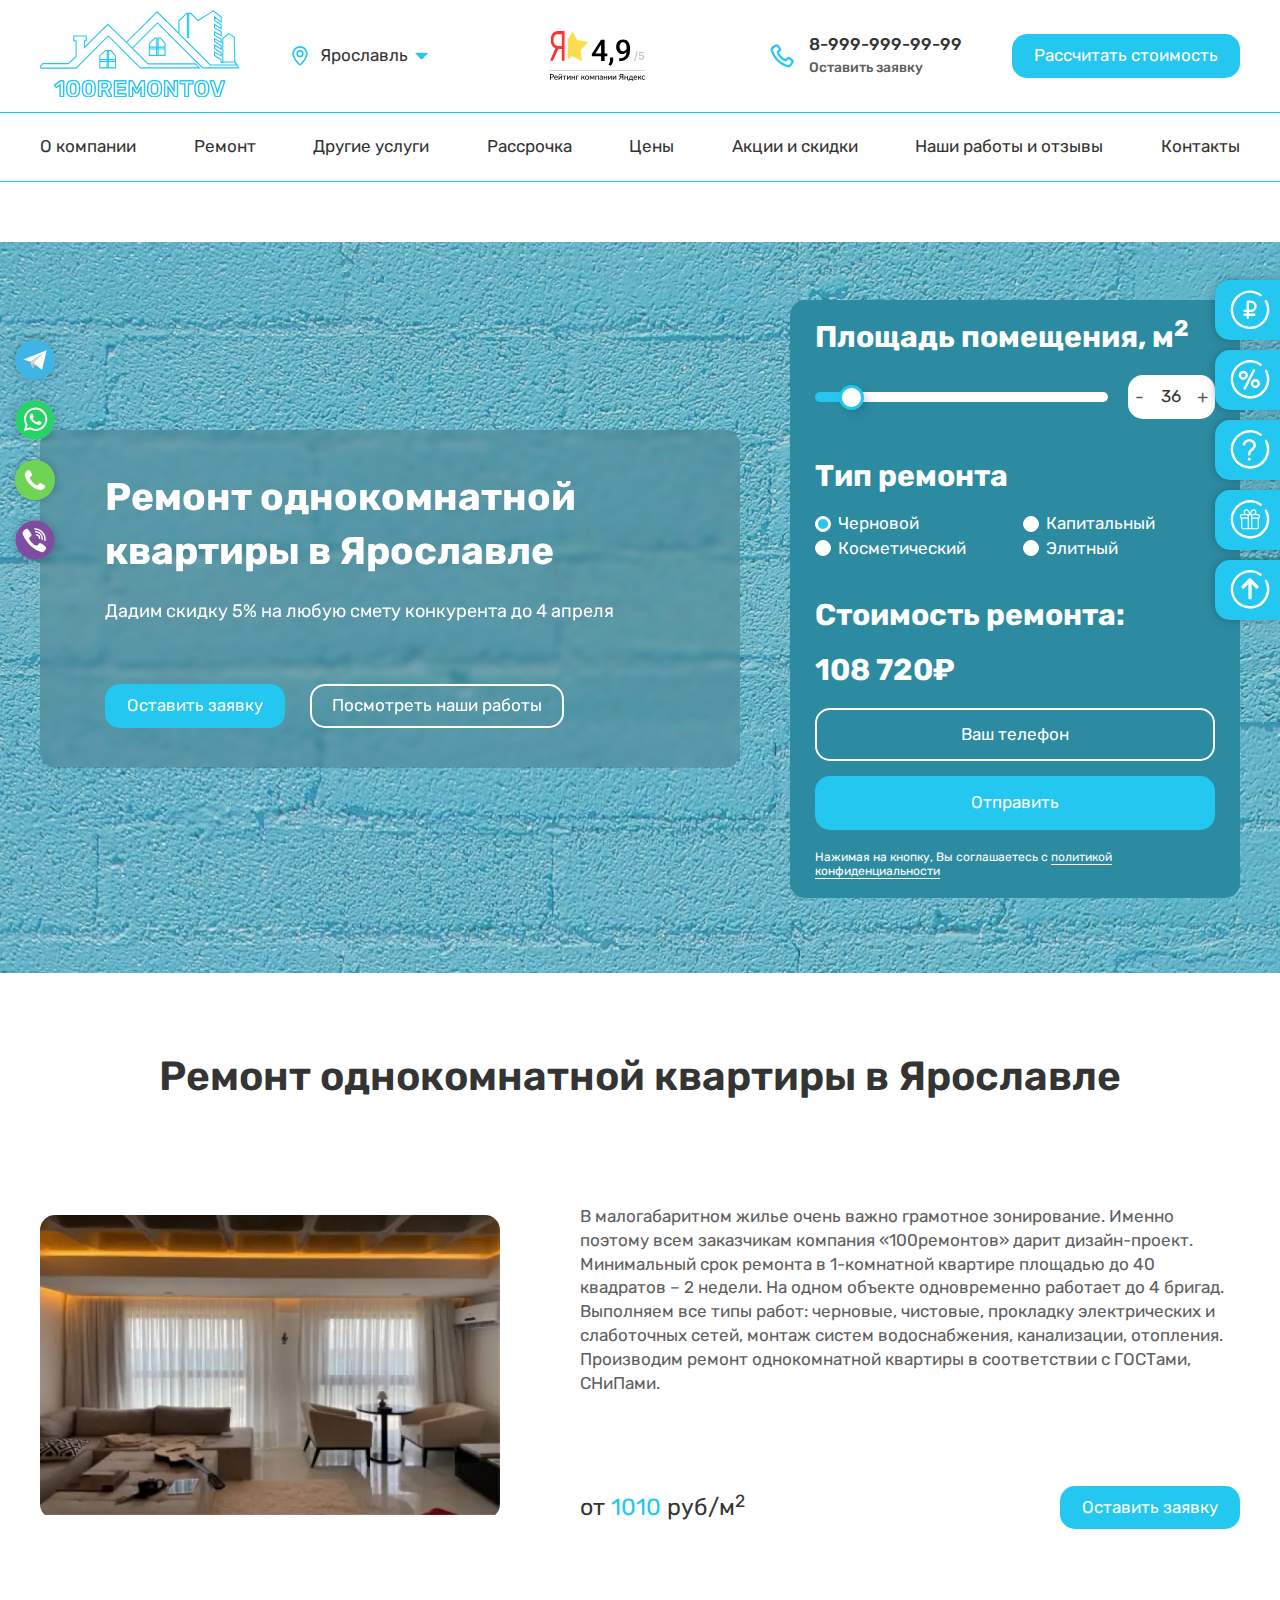
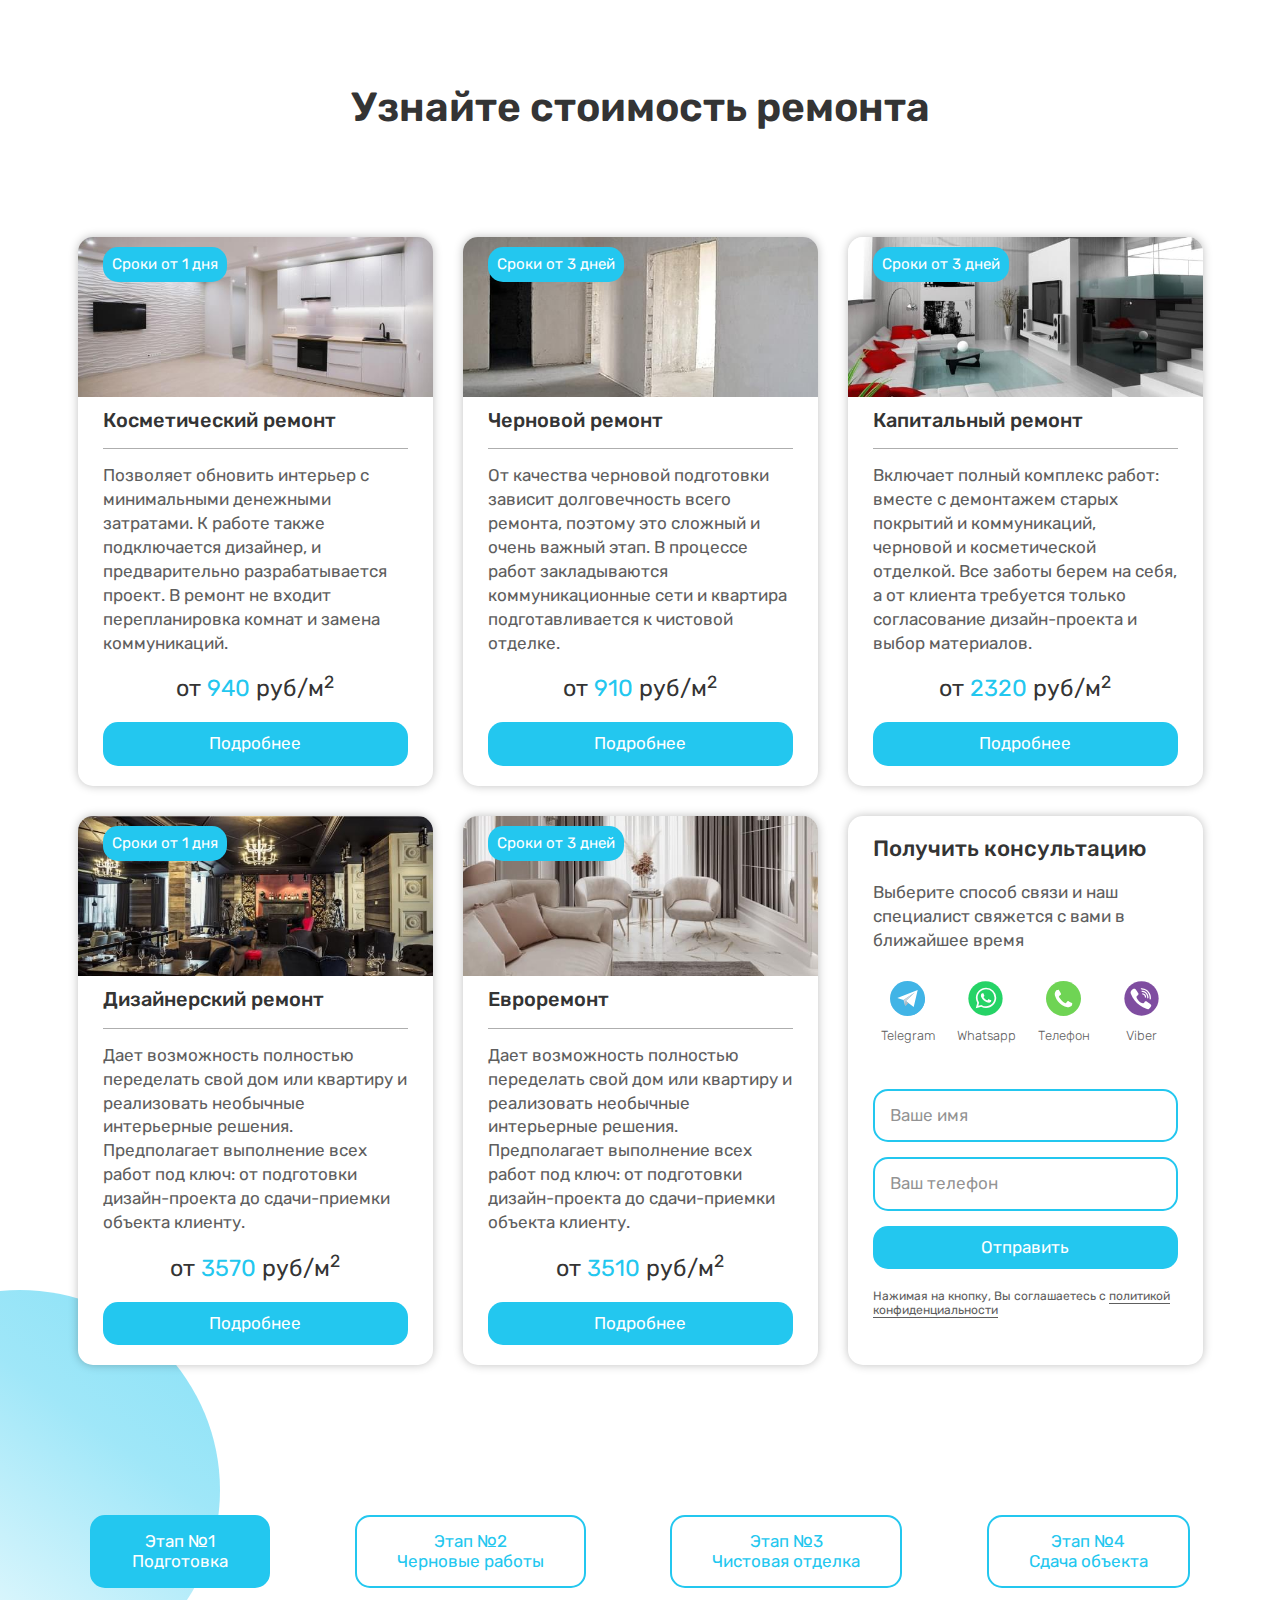
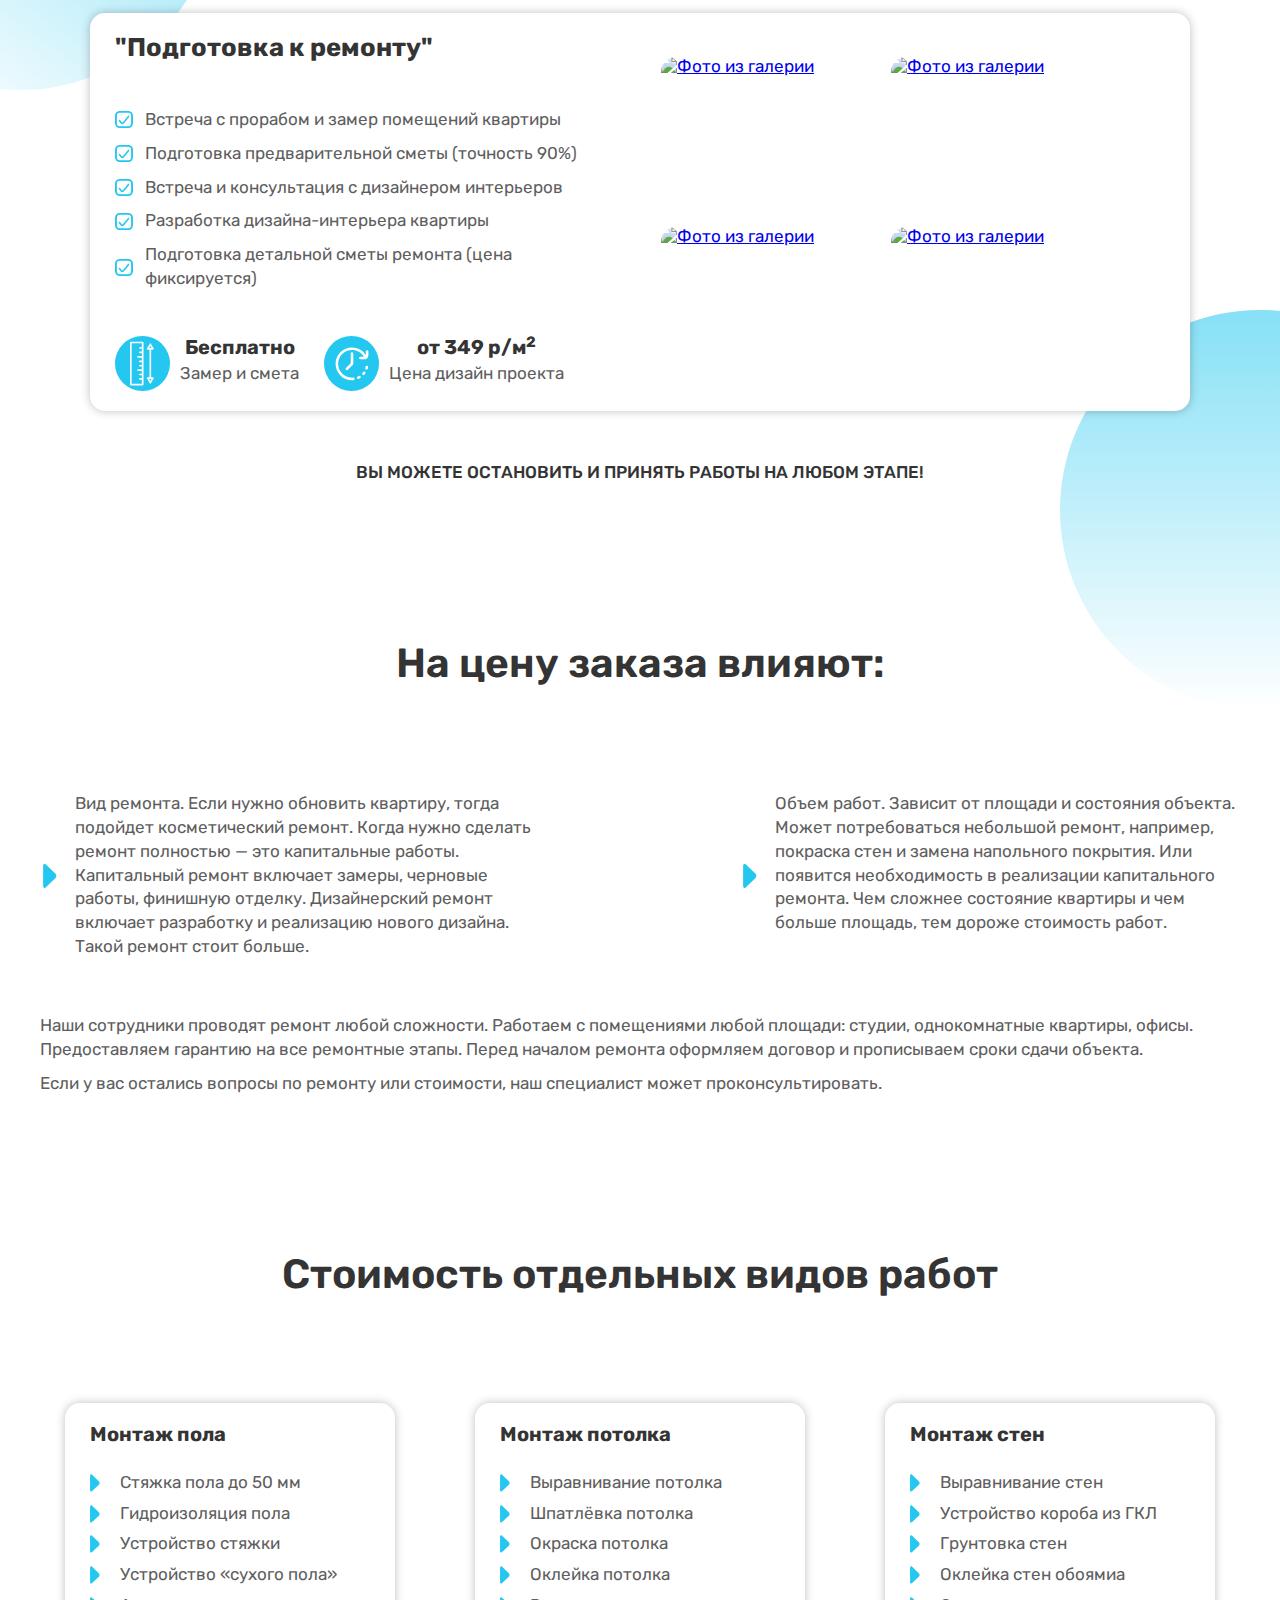
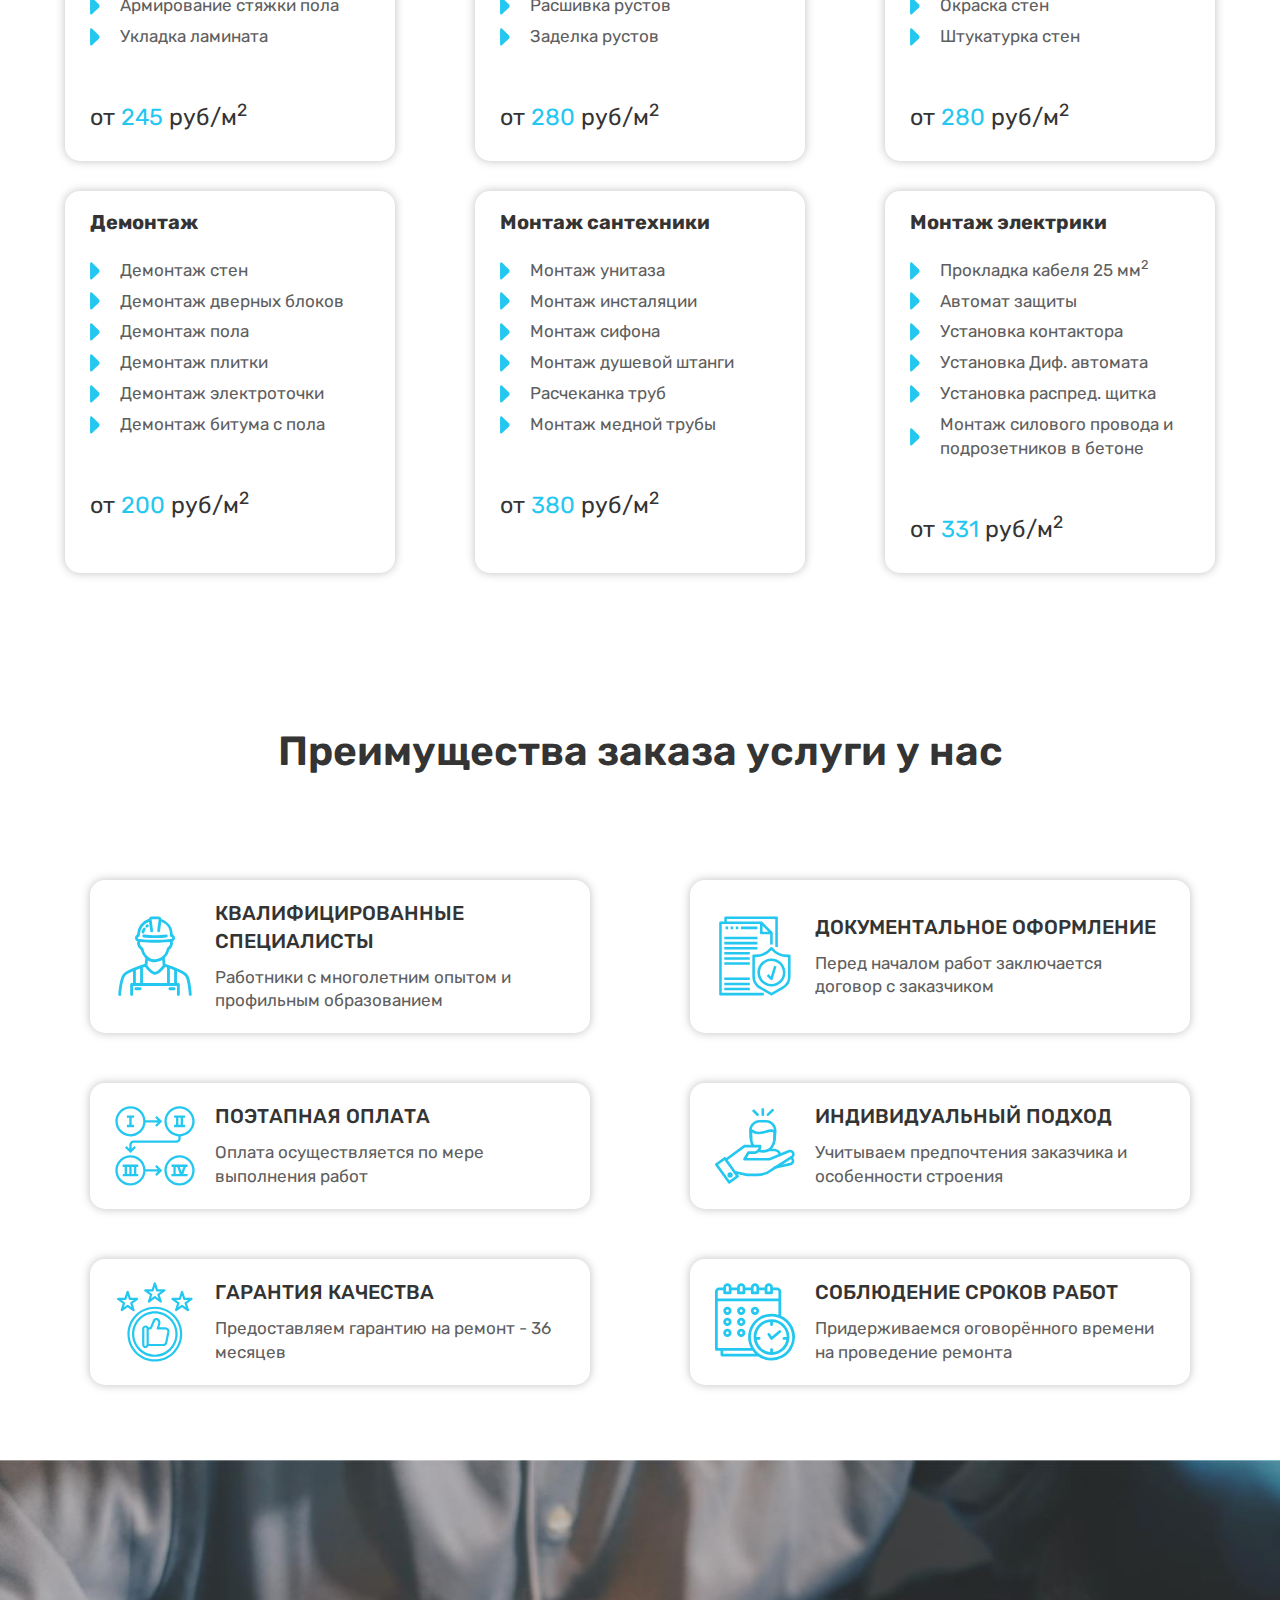
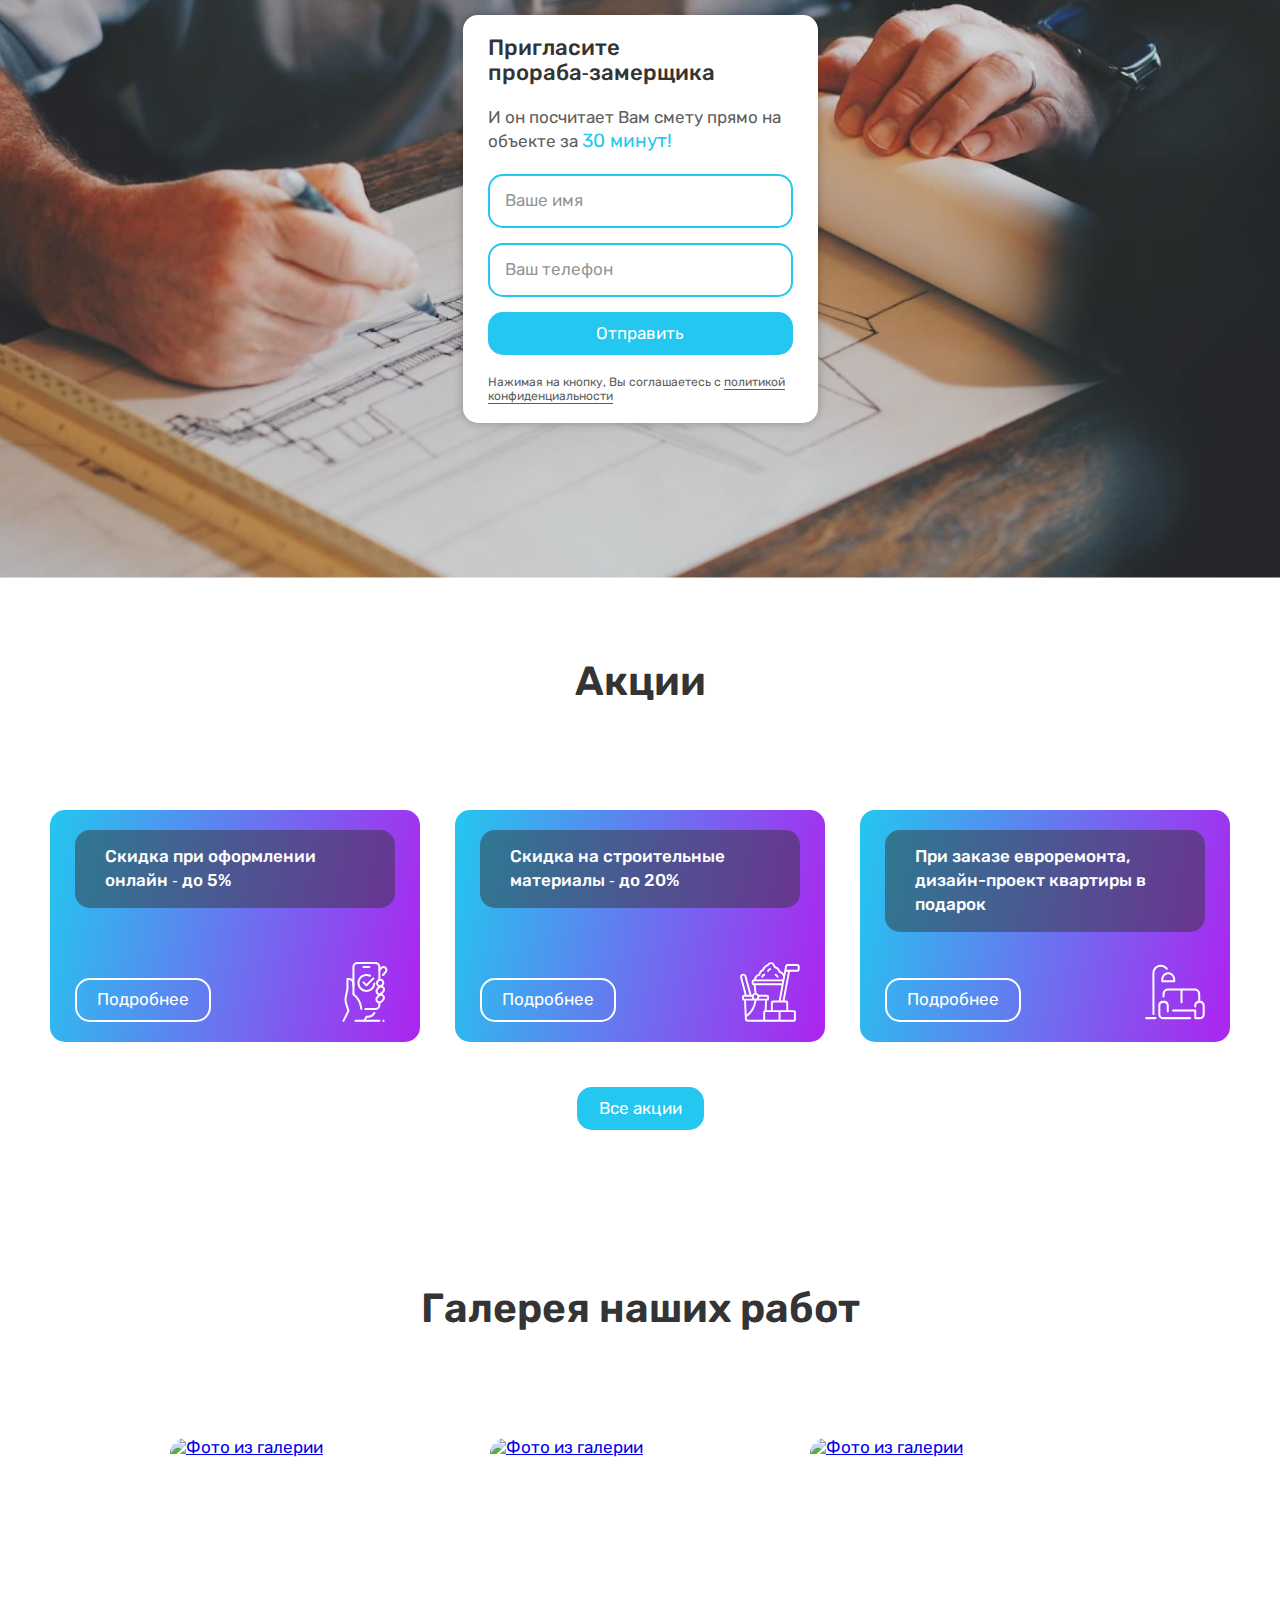
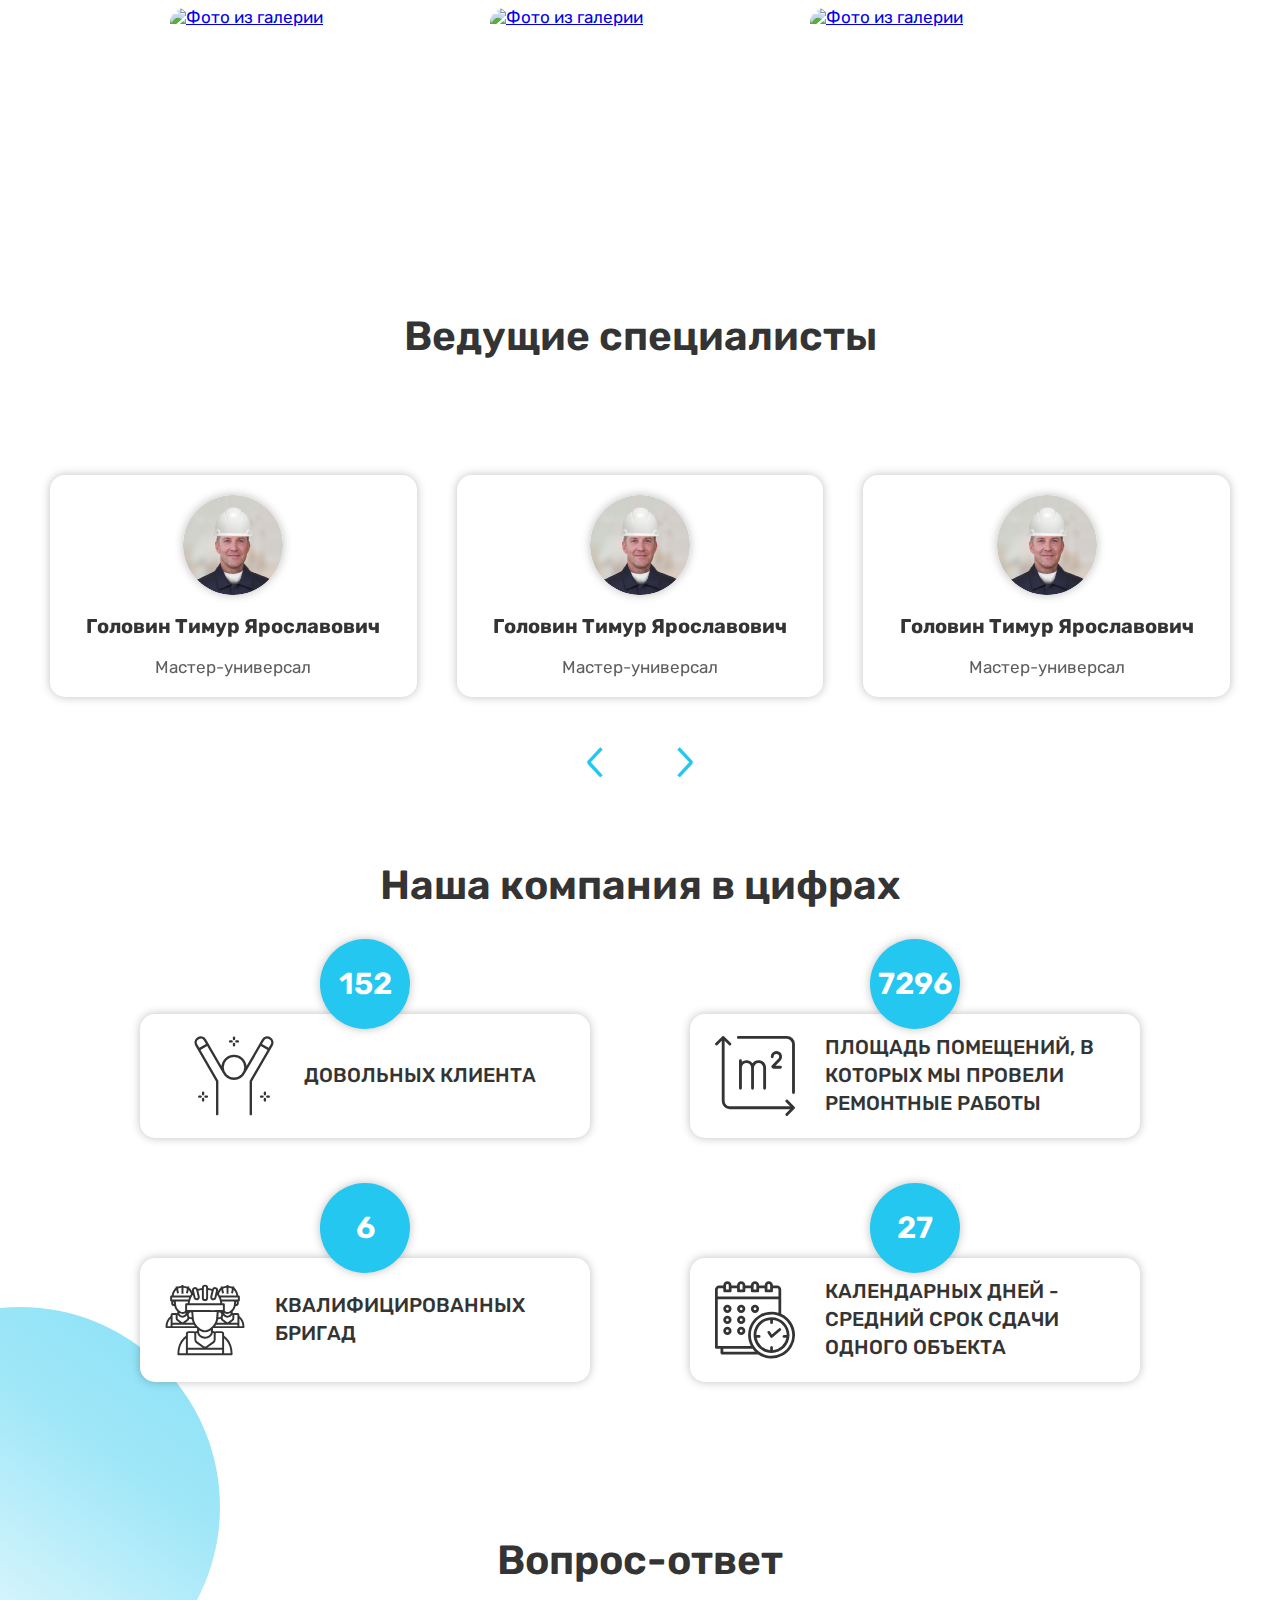
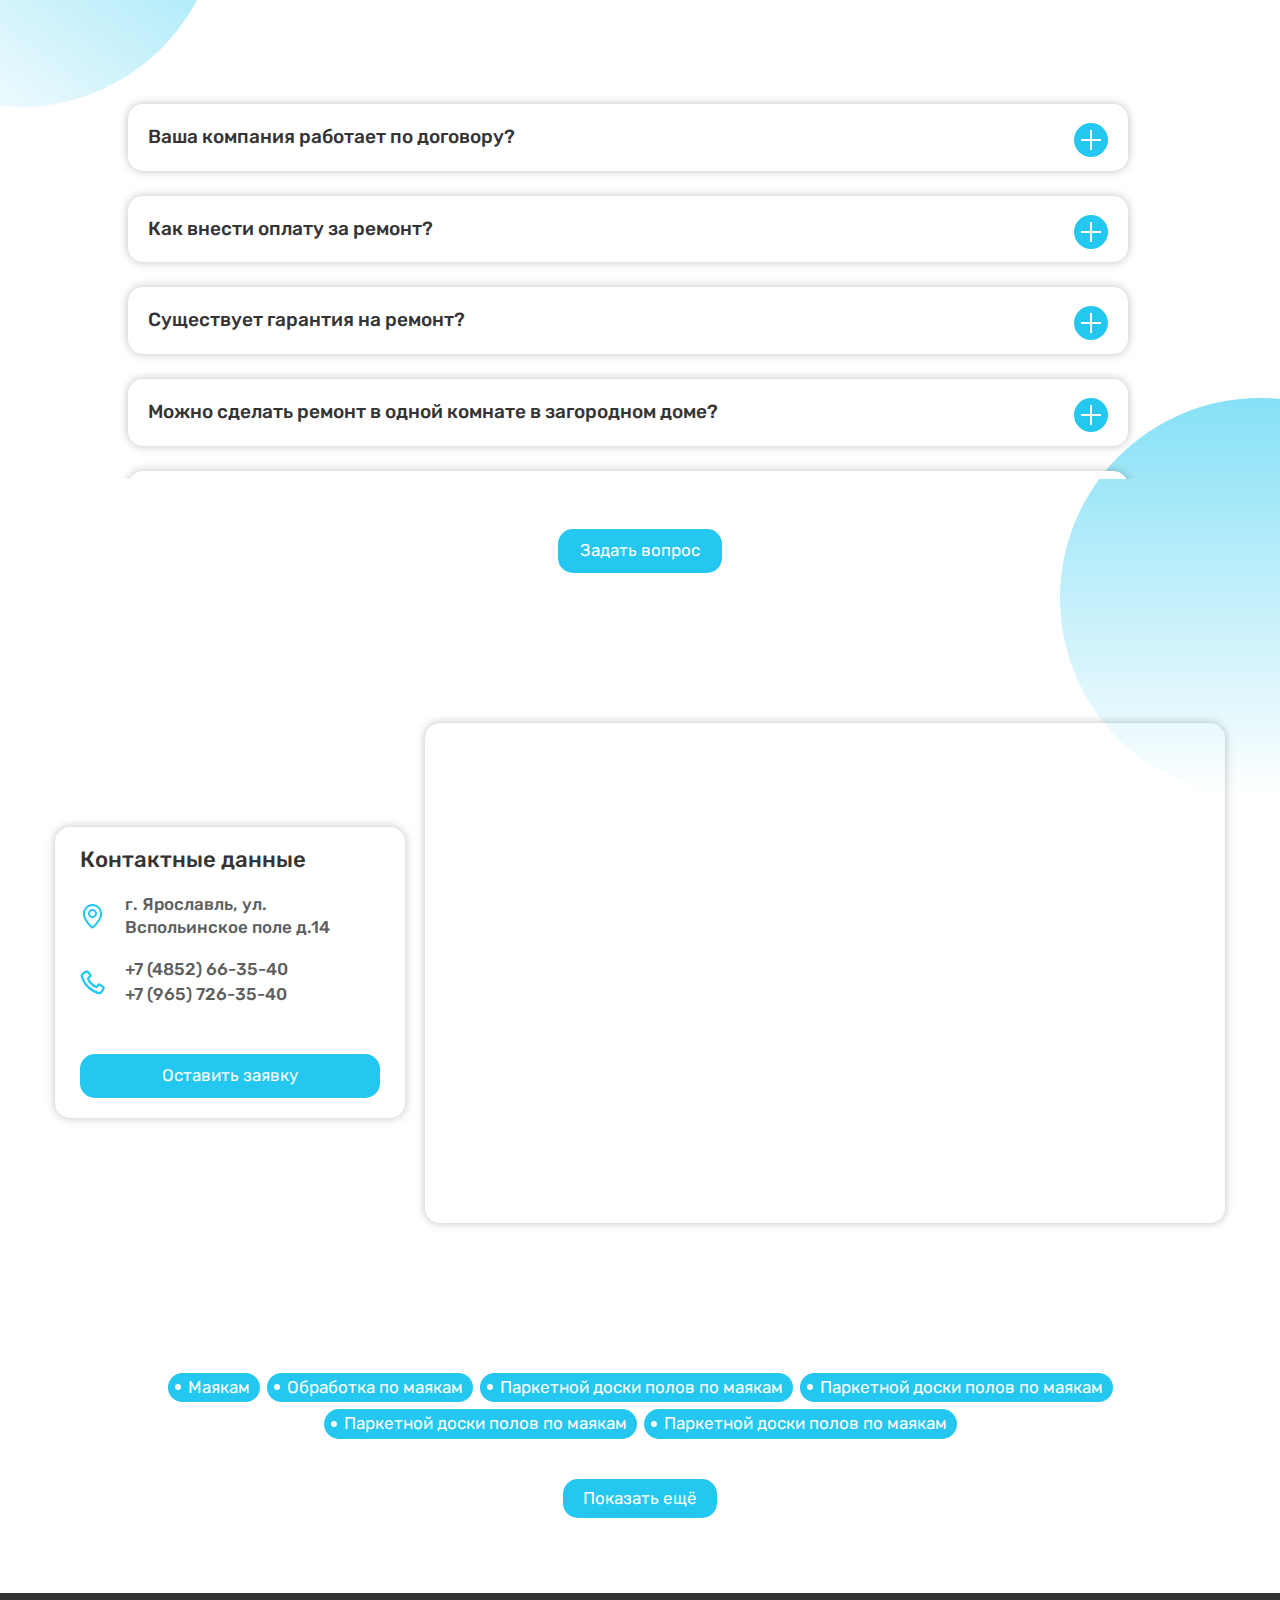
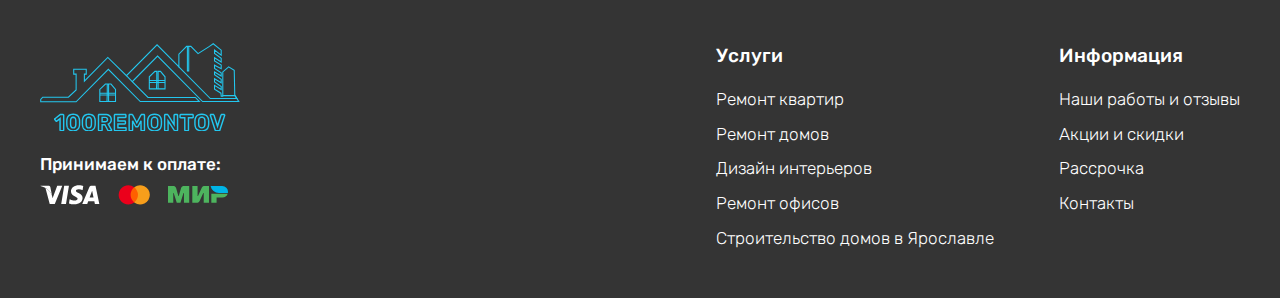
==== commit a428f19a: "Update 2023-05-01T16:50:25.450Z" ====
--- a/product-page.html
+++ b/product-page.html
@@ -1 +1 @@
-<!DOCTYPE html><html lang="ru"><head><meta charset="UTF-8"><meta name="viewport" content="width=device-width,initial-scale=1"><link type="image/svg" href="favicon/favicon.svg" rel="shortcut icon"><meta http-equiv="X-UA-Compatible" content="ie=edge"><meta name="theme-color" content="#111111"><title>Ремонт квартир цены от 1499 рублей м² в Ярославле. Дизайн под ключ</title><link href="css/styles.min.css" rel="stylesheet"></head><body><div class="site-container"><header class="header"><div class="header__container"><div class="header__left"><a class="header__logo logo" href="#"><img class="logo__img" src="img/header/logo.svg" alt="Logo"></a><div class="select"><div class="select__header"><svg class="select__geo"><use href="img/icons/sprite.svg#geo"></use></svg> <span class="select__current">Ярославль</span> <svg class="select__arrow"><use href="img/icons/sprite.svg#arrow"></use></svg></div><div class="select__body"><div class="select__item">Ярославль</div><div class="select__item">Гаврилов&#160;Ям</div><div class="select__item">Данилов</div><div class="select__item">Любим</div><div class="select__item">Мышкин</div><div class="select__item">Переславль&#8209;Залесский</div><div class="select__item">Пошехонье</div><div class="select__item">Ростов</div><div class="select__item">Рыбинск</div><div class="select__item">Тутаев</div><div class="select__item">Углич</div></div></div></div><svg class="header__yandex"><use href="img/icons/sprite.svg#yandex"></use></svg><div class="header__links links"><div class="links__inner"><svg class="links__icon-phone"><use href="img/icons/sprite.svg#phone"></use></svg><div class="links__item links-item"><a class="links-item__phone link-reset" href="tel:+79999999999">8-999-999-99-99</a> <a class="links-item__modal link-reset modal-link" href="#modalApplication">Оставить заявку</a></div></div><a class="header__link link link-reset modal-link" href="#modalQuiz">Рассчитать стоимость</a></div><button class="menu__burger burger btn-reset"><span class="burger__line"></span></button></div><div class="header__menu menu"><div class="header__container header__container--bottom"><nav class="menu__body"><ul class="menu__list list-reset"><li class="menu__item"><a class="menu__link link-reset" href="#" data-goto=".section-1">О компании</a></li><li class="menu__item"><a class="menu__link link-reset" href="#" data-goto=".section-2">Ремонт</a></li><li class="menu__item"><a class="menu__link link-reset" href="#" data-goto=".section-3">Другие услуги</a></li><li class="menu__item"><a class="menu__link link-reset" href="#" data-goto=".section-3">Рассрочка</a></li><li class="menu__item"><a class="menu__link link-reset" href="#" data-goto=".section-3">Цены</a></li><li class="menu__item"><a class="menu__link link-reset" href="#" data-goto=".section-3">Акции и скидки</a></li><li class="menu__item"><a class="menu__link link-reset" href="#" data-goto=".section-3">Наши работы и отзывы</a></li><li class="menu__item"><a class="menu__link link-reset" href="#" data-goto=".section-3">Контакты</a></li></ul></nav></div></div></header><main class="main"><section class="section section-hero"><div class="container"><div class="hero"><div class="hero__card"><h1 class="hero__title">Ремонт однокомнатной квартиры в&nbsp;Ярославле</h1><p class="hero__text">Дадим скидку 5% на любую смету конкурента до 4 апреля</p><div class="hero__links"><a class="link link-reset hero__link" href="#/">Оставить заявку</a> <a class="link link--transparent link-reset" href="#/">Посмотреть наши работы</a></div></div><form class="calc" action="#"><h2 class="calc__title">Площадь помещения,&#160;м<sup>2</sup></h2><div class="calc__square calc-square"><input class="calc-square__range" id="calcRange" type="range" value="36" min="1" max="400"> <label class="calc-square__label" for="calcRange"><button class="calc-square__button btn-reset" id="randgeSubtraction" type="button">-</button> <input class="calc-square__value" type="text" value="36"> <button class="calc-square__button btn-reset" id="randgeAdd" type="button">+</button></label></div><h2 class="calc__title">Тип ремонта</h2><div class="calc__type calc-type"><div class="calc-type__item"><label class="calc-type__value" for="draftRepair"><input class="calc-type__radio-real" id="draftRepair" name="radio" type="radio" checked="checked"> <span class="calc-type__radio-fake"></span> <span class="task__name">Черновой</span></label></div><div class="calc-type__item"><label class="calc-type__value" for="capitalRepair"><input class="calc-type__radio-real" id="capitalRepair" name="radio" type="radio"> <span class="calc-type__radio-fake"></span> <span class="task__name">Капитальный</span></label></div><div class="calc-type__item"><label class="calc-type__value" for="cosmeticRepair"><input class="calc-type__radio-real" id="cosmeticRepair" name="radio" type="radio"> <span class="calc-type__radio-fake"></span> <span class="task__name">Косметический</span></label></div><div class="calc-type__item"><label class="calc-type__value" for="eliteRepair"><input class="calc-type__radio-real" id="eliteRepair" name="radio" type="radio"> <span class="calc-type__radio-fake"></span> <span class="task__name">Элитный</span></label></div></div><h2 class="calc__title">Стоимость ремонта:</h2><output class="calc__cost">108 720&#8381;</output><div class="calc__inner"><input class="calc__phone" id="calcPhone" type="text" placeholder="Ваш телефон"> <input class="calc__send" id="calcSend" type="submit" value="Отправить"></div><p class="calc__policy calc-policy">Нажимая на кнопку, Вы соглашаетесь с <a class="calc-policy__link link-reset" href="#/">политикой конфиденциальности</a></p></form></div></div></section><section class="section"><div class="container"><div class="product-repair"><h2 class="title">Ремонт однокомнатной квартиры в Ярославле</h2><div class="product-repair__wrap"><div class="product-repair__img"><picture><source type="image/webp" data-srcset="img/product-repair/studio-apartment.webp"><img class="lazyload" alt="Ремонт однокомнатной квартиры" data-src="img/product-repair/studio-apartment.jpg"></picture></div><div class="product-repair__info"><p class="product-repair__text text">В малогабаритном жилье очень важно грамотное зонирование. Именно поэтому всем заказчикам компания «100ремонтов» дарит дизайн-проект. Минимальный срок ремонта в 1-комнатной квартире площадью до 40 квадратов – 2 недели. На одном объекте одновременно работает до 4 бригад. Выполняем все типы работ: черновые, чистовые, прокладку электрических и слаботочных сетей, монтаж систем водоснабжения, канализации, отопления. Производим ремонт однокомнатной квартиры в соответствии с ГОСТами, СНиПами.</p><div class="product-repair__inner"><span class="product-repair__cost">от <span class="product-repair__cost--blue">1010</span> руб/м<sup>2</sup></span> <a class="link link-reset product-repair__link" href="#/">Оставить заявку</a></div></div></div></div></div></section><section class="section section--decor"><div class="container"><div class="product-stages stages-tabs"><div class="stages-tabs__header"><div class="stages-tabs__header-item active">Этап &#8470;1<br>Подготовка</div><div class="stages-tabs__header-item">Этап &#8470;2<br>Черновые работы</div><div class="stages-tabs__header-item">Этап &#8470;3<br>Чистовая отделка</div><div class="stages-tabs__header-item">Этап &#8470;4<br>Сдача объекта</div></div><div class="stages-tabs__content"><div class="stages-tabs__content-item stages-content tab1"><div class="stages-content__info"><h2 class="stages-content__title">"Подготовка к ремонту"</h2><ul class="list-reset stages-content__list"><li class="stages-content__item text">Встреча с прорабом и замер помещений квартиры</li><li class="stages-content__item text">Подготовка предварительной сметы (точность 90%)</li><li class="stages-content__item text">Встреча и консультация с дизайнером интерьеров</li><li class="stages-content__item text">Разработка дизайна-интерьера квартиры</li><li class="stages-content__item text">Подготовка детальной сметы ремонта (цена фиксируется)</li></ul><div class="stages-content__inner"><div class="stages-content__card stages-card"><div class="stages-card__circle"><svg class="stages-card__icon stages-card__icon--ruler"><use href="img/icons/sprite.svg#ruler"></use></svg></div><div class="stages-card__texts"><h3 class="stages-card__title">Бесплатно</h3><span class="stages-card__descr">Замер и смета</span></div></div><div class="stages-content__card stages-card"><div class="stages-card__circle"><svg class="stages-card__icon stages-card__icon--time"><use href="img/icons/sprite.svg#time"></use></svg></div><div class="stages-card__texts"><h3 class="stages-card__title">от 349 р/м<sup>2</sup></h3><span class="stages-card__descr">Цена дизайн проекта</span></div></div></div></div><div class="stages-content__photos"><div class="stages-content__img"><a href="img/product-stages/first-stage-photo1.jpg" data-fslightbox="gallery2"><picture><source type="image/webp" data-srcset="img/product-stages/first-stage-photo1.webp"><img class="lazyload" alt="Фото из галерии" data-src="img/product-stages/first-stage-photo1.jpg"></picture></a></div><div class="stages-content__img"><a href="img/product-stages/first-stage-photo2.jpg" data-fslightbox="gallery2"><picture><source type="image/webp" data-srcset="img/product-stages/first-stage-photo2.webp"><img class="lazyload" alt="Фото из галерии" data-src="img/product-stages/first-stage-photo2.jpg"></picture></a></div><div class="stages-content__img"><a href="img/product-stages/first-stage-photo3.jpg" data-fslightbox="gallery2"><picture><source type="image/webp" data-srcset="img/product-stages/first-stage-photo3.webp"><img class="lazyload" alt="Фото из галерии" data-src="img/product-stages/first-stage-photo3.jpg"></picture></a></div><div class="stages-content__img"><a href="img/product-stages/first-stage-photo4.jpg" data-fslightbox="gallery2"><picture><source type="image/webp" data-srcset="img/product-stages/first-stage-photo4.webp"><img class="lazyload" alt="Фото из галерии" data-src="img/product-stages/first-stage-photo4.jpg"></picture></a></div></div></div><div class="stages-tabs__content-item stages-content tab2"><div class="stages-content__info"><h2 class="stages-content__title">"Подготовка к ремонту"</h2><ul class="list-reset stages-content__list"><li class="stages-content__item text">Встреча с прорабом и замер помещений квартиры</li><li class="stages-content__item text">Подготовка предварительной сметы (точность 90%)</li><li class="stages-content__item text">Встреча и консультация с дизайнером интерьеров</li><li class="stages-content__item text">Разработка дизайна-интерьера квартиры</li><li class="stages-content__item text">Подготовка детальной сметы ремонта (цена фиксируется)</li></ul><div class="stages-content__inner"><div class="stages-content__card stages-card"><div class="stages-card__circle"><svg class="stages-card__icon stages-card__icon--ruler"><use href="img/icons/sprite.svg#ruler"></use></svg></div><div class="stages-card__texts"><h3 class="stages-card__title">Бесплатно</h3><span class="stages-card__descr">Замер и смета</span></div></div><div class="stages-content__card stages-card"><div class="stages-card__circle"><svg class="stages-card__icon stages-card__icon--time"><use href="img/icons/sprite.svg#time"></use></svg></div><div class="stages-card__texts"><h3 class="stages-card__title">от 349 р/м<sup>2</sup></h3><span class="stages-card__descr">Цена дизайн проекта</span></div></div></div></div><div class="stages-content__photos"><div class="stages-content__img"><a href="img/product-stages/first-stage-photo1.jpg" data-fslightbox="gallery3"><picture><source type="image/webp" data-srcset="img/product-stages/first-stage-photo1.webp"><img class="lazyload" alt="Фото из галерии" data-src="img/product-stages/first-stage-photo1.jpg"></picture></a></div><div class="stages-content__img"><a href="img/product-stages/first-stage-photo2.jpg" data-fslightbox="gallery3"><picture><source type="image/webp" data-srcset="img/product-stages/first-stage-photo2.webp"><img class="lazyload" alt="Фото из галерии" data-src="img/product-stages/first-stage-photo2.jpg"></picture></a></div><div class="stages-content__img"><a href="img/product-stages/first-stage-photo3.jpg" data-fslightbox="gallery3"><picture><source type="image/webp" data-srcset="img/product-stages/first-stage-photo3.webp"><img class="lazyload" alt="Фото из галерии" data-src="img/product-stages/first-stage-photo3.jpg"></picture></a></div><div class="stages-content__img"><a href="img/product-stages/first-stage-photo4.jpg" data-fslightbox="gallery3"><picture><source type="image/webp" data-srcset="img/product-stages/first-stage-photo4.webp"><img class="lazyload" alt="Фото из галерии" data-src="img/product-stages/first-stage-photo4.jpg"></picture></a></div></div></div><div class="stages-tabs__content-item stages-content tab3"><div class="stages-content__info"><h2 class="stages-content__title">"Подготовка к ремонту"</h2><ul class="list-reset stages-content__list"><li class="stages-content__item text">Встреча с прорабом и замер помещений квартиры</li><li class="stages-content__item text">Подготовка предварительной сметы (точность 90%)</li><li class="stages-content__item text">Встреча и консультация с дизайнером интерьеров</li><li class="stages-content__item text">Разработка дизайна-интерьера квартиры</li><li class="stages-content__item text">Подготовка детальной сметы ремонта (цена фиксируется)</li></ul><div class="stages-content__inner"><div class="stages-content__card stages-card"><div class="stages-card__circle"><svg class="stages-card__icon stages-card__icon--ruler"><use href="img/icons/sprite.svg#ruler"></use></svg></div><div class="stages-card__texts"><h3 class="stages-card__title">Бесплатно</h3><span class="stages-card__descr">Замер и смета</span></div></div><div class="stages-content__card stages-card"><div class="stages-card__circle"><svg class="stages-card__icon stages-card__icon--time"><use href="img/icons/sprite.svg#time"></use></svg></div><div class="stages-card__texts"><h3 class="stages-card__title">от 349 р/м<sup>2</sup></h3><span class="stages-card__descr">Цена дизайн проекта</span></div></div></div></div><div class="stages-content__photos"><div class="stages-content__img"><a href="img/product-stages/first-stage-photo1.jpg" data-fslightbox="gallery4"><picture><source type="image/webp" data-srcset="img/product-stages/first-stage-photo1.webp"><img class="lazyload" alt="Фото из галерии" data-src="img/product-stages/first-stage-photo1.jpg"></picture></a></div><div class="stages-content__img"><a href="img/product-stages/first-stage-photo2.jpg" data-fslightbox="gallery4"><picture><source type="image/webp" data-srcset="img/product-stages/first-stage-photo2.webp"><img class="lazyload" alt="Фото из галерии" data-src="img/product-stages/first-stage-photo2.jpg"></picture></a></div><div class="stages-content__img"><a href="img/product-stages/first-stage-photo3.jpg" data-fslightbox="gallery4"><picture><source type="image/webp" data-srcset="img/product-stages/first-stage-photo3.webp"><img class="lazyload" alt="Фото из галерии" data-src="img/product-stages/first-stage-photo3.jpg"></picture></a></div><div class="stages-content__img"><a href="img/product-stages/first-stage-photo4.jpg" data-fslightbox="gallery4"><picture><source type="image/webp" data-srcset="img/product-stages/first-stage-photo4.webp"><img class="lazyload" alt="Фото из галерии" data-src="img/product-stages/first-stage-photo4.jpg"></picture></a></div></div></div><div class="stages-tabs__content-item stages-content tab4"><div class="stages-content__info"><h2 class="stages-content__title">"Подготовка к ремонту"</h2><ul class="list-reset stages-content__list"><li class="stages-content__item text">Встреча с прорабом и замер помещений квартиры</li><li class="stages-content__item text">Подготовка предварительной сметы (точность 90%)</li><li class="stages-content__item text">Встреча и консультация с дизайнером интерьеров</li><li class="stages-content__item text">Разработка дизайна-интерьера квартиры</li><li class="stages-content__item text">Подготовка детальной сметы ремонта (цена фиксируется)</li></ul><div class="stages-content__inner"><div class="stages-content__card stages-card"><div class="stages-card__circle"><svg class="stages-card__icon stages-card__icon--ruler"><use href="img/icons/sprite.svg#ruler"></use></svg></div><div class="stages-card__texts"><h3 class="stages-card__title">Бесплатно</h3><span class="stages-card__descr">Замер и смета</span></div></div><div class="stages-content__card stages-card"><div class="stages-card__circle"><svg class="stages-card__icon stages-card__icon--time"><use href="img/icons/sprite.svg#time"></use></svg></div><div class="stages-card__texts"><h3 class="stages-card__title">от 349 р/м<sup>2</sup></h3><span class="stages-card__descr">Цена дизайн проекта</span></div></div></div></div><div class="stages-content__photos"><div class="stages-content__img"><a href="img/product-stages/first-stage-photo1.jpg" data-fslightbox="gallery5"><picture><source type="image/webp" data-srcset="img/product-stages/first-stage-photo1.webp"><img class="lazyload" alt="Фото из галерии" data-src="img/product-stages/first-stage-photo1.jpg"></picture></a></div><div class="stages-content__img"><a href="img/product-stages/first-stage-photo2.jpg" data-fslightbox="gallery5"><picture><source type="image/webp" data-srcset="img/product-stages/first-stage-photo2.webp"><img class="lazyload" alt="Фото из галерии" data-src="img/product-stages/first-stage-photo2.jpg"></picture></a></div><div class="stages-content__img"><a href="img/product-stages/first-stage-photo3.jpg" data-fslightbox="gallery5"><picture><source type="image/webp" data-srcset="img/product-stages/first-stage-photo3.webp"><img class="lazyload" alt="Фото из галерии" data-src="img/product-stages/first-stage-photo3.jpg"></picture></a></div><div class="stages-content__img"><a href="img/product-stages/first-stage-photo4.jpg" data-fslightbox="gallery5"><picture><source type="image/webp" data-srcset="img/product-stages/first-stage-photo4.webp"><img class="lazyload" alt="Фото из галерии" data-src="img/product-stages/first-stage-photo4.jpg"></picture></a></div></div></div></div></div><p class="text product-stages__text">Вы можете остановить и принять работы на любом этапе!</p></div></section><section class="section"><div class="container"><div class="price-impact"><h2 class="title">На цену заказа влияют:</h2><div class="price-impact__wrap"><p class="price-impact__text price-impact__text--decor text">Вид ремонта. Если нужно обновить квартиру, тогда подойдет косметический ремонт. Когда нужно сделать ремонт полностью — это капитальные работы. Капитальный ремонт включает замеры, черновые работы, финишную отделку. Дизайнерский ремонт включает разработку и реализацию нового дизайна. Такой ремонт стоит больше.</p><p class="price-impact__text price-impact__text--decor text">Объем работ. Зависит от площади и состояния объекта. Может потребоваться небольшой ремонт, например, покраска стен и замена напольного покрытия. Или появится необходимость в реализации капитального ремонта. Чем сложнее состояние квартиры и чем больше площадь, тем дороже стоимость работ.</p></div><p class="price-impact__text text">Наши сотрудники проводят ремонт любой сложности. Работаем с помещениями любой площади: студии, однокомнатные квартиры, офисы. Предоставляем гарантию на все ремонтные этапы. Перед началом ремонта оформляем договор и прописываем сроки сдачи объекта.</p><p class="price-impact__text text">Если у вас остались вопросы по ремонту или стоимости, наш специалист может проконсультировать.</p></div></div></section><section class="section"><div class="container"><div class="separate-cost"><h2 class="separate-cost__title title">Стоимость отдельных видов работ</h2><div class="separate-cost__cards"><div class="separate-cost__card separate-cost-card"><h3 class="separate-cost-card__title">Монтаж пола</h3><ul class="separate-cost-card__list list-reset"><li class="separate-cost-card__item text">Стяжка пола до 50 мм</li><li class="separate-cost-card__item text">Гидроизоляция пола</li><li class="separate-cost-card__item text">Устройство стяжки</li><li class="separate-cost-card__item text">Устройство «сухого пола»</li><li class="separate-cost-card__item text">Армирование стяжки пола</li><li class="separate-cost-card__item text">Укладка ламината</li></ul><span class="separate-cost-card__cost">от <span class="separate-cost-card__cost--blue">245</span> руб/м<sup>2</sup></span></div><div class="separate-cost__card separate-cost-card"><h3 class="separate-cost-card__title">Монтаж потолка</h3><ul class="separate-cost-card__list list-reset"><li class="separate-cost-card__item text">Выравнивание потолка</li><li class="separate-cost-card__item text">Шпатлёвка потолка</li><li class="separate-cost-card__item text">Окраска потолка</li><li class="separate-cost-card__item text">Оклейка потолка</li><li class="separate-cost-card__item text">Расшивка рустов</li><li class="separate-cost-card__item text">Заделка рустов</li></ul><span class="separate-cost-card__cost">от <span class="separate-cost-card__cost--blue">280</span> руб/м<sup>2</sup></span></div><div class="separate-cost__card separate-cost-card"><h3 class="separate-cost-card__title">Монтаж стен</h3><ul class="separate-cost-card__list list-reset"><li class="separate-cost-card__item text">Выравнивание стен</li><li class="separate-cost-card__item text">Устройство короба из ГКЛ</li><li class="separate-cost-card__item text">Грунтовка стен</li><li class="separate-cost-card__item text">Оклейка стен обоямиа</li><li class="separate-cost-card__item text">Окраска стен</li><li class="separate-cost-card__item text">Штукатурка стен</li></ul><span class="separate-cost-card__cost">от <span class="separate-cost-card__cost--blue">280</span> руб/м<sup>2</sup></span></div><div class="separate-cost__card separate-cost-card"><h3 class="separate-cost-card__title">Демонтаж</h3><ul class="separate-cost-card__list list-reset"><li class="separate-cost-card__item text">Демонтаж стен</li><li class="separate-cost-card__item text">Демонтаж дверных блоков</li><li class="separate-cost-card__item text">Демонтаж пола</li><li class="separate-cost-card__item text">Демонтаж плитки</li><li class="separate-cost-card__item text">Демонтаж электроточки</li><li class="separate-cost-card__item text">Демонтаж битума с пола</li></ul><span class="separate-cost-card__cost">от <span class="separate-cost-card__cost--blue">200</span> руб/м<sup>2</sup></span></div><div class="separate-cost__card separate-cost-card"><h3 class="separate-cost-card__title">Монтаж сантехники</h3><ul class="separate-cost-card__list list-reset"><li class="separate-cost-card__item text">Монтаж унитаза</li><li class="separate-cost-card__item text">Монтаж инсталяции</li><li class="separate-cost-card__item text">Монтаж сифона</li><li class="separate-cost-card__item text">Монтаж душевой штанги</li><li class="separate-cost-card__item text">Расчеканка труб</li><li class="separate-cost-card__item text">Монтаж медной трубы</li></ul><span class="separate-cost-card__cost">от <span class="separate-cost-card__cost--blue">380</span> руб/м<sup>2</sup></span></div><div class="separate-cost__card separate-cost-card"><h3 class="separate-cost-card__title">Монтаж электрики</h3><ul class="separate-cost-card__list list-reset"><li class="separate-cost-card__item text">Прокладка кабеля 25 мм<sup>2</sup></li><li class="separate-cost-card__item text">Автомат защиты</li><li class="separate-cost-card__item text">Установка контактора</li><li class="separate-cost-card__item text">Установка Диф. автомата</li><li class="separate-cost-card__item text">Установка распред. щитка</li><li class="separate-cost-card__item text">Монтаж силового провода и подрозетников в бетоне</li></ul><span class="separate-cost-card__cost">от <span class="separate-cost-card__cost--blue">331</span> руб/м<sup>2</sup></span></div></div></div></div></section><section class="section"><div class="container"><div class="tags"><div class="tags__wrap"><div class="tags__item tag"><span class="tag__name">Маякам</span></div><div class="tags__item tag"><span class="tag__name">Обработка по маякам</span></div><div class="tags__item tag"><span class="tag__name">Паркетной доски полов по маякам</span></div><div class="tags__item tag"><span class="tag__name">Олов по маякам</span></div><div class="tags__item tag"><span class="tag__name">Обработка по маякам</span></div><div class="tags__item tag"><span class="tag__name">Паркетной доски полов по маякам</span></div><div class="tags__item tag"><span class="tag__name">Маякам</span></div><div class="tags__item tag"><span class="tag__name">Обработка по маякам</span></div><div class="tags__item tag"><span class="tag__name">Олов по маякам</span></div><div class="tags__item tag"><span class="tag__name">Обработка по маякам</span></div><div class="tags__item tag"><span class="tag__name">Обработка по маякам</span></div><div class="tags__item tag"><span class="tag__name">Обработка по маякам</span></div><div class="tags__item tag"><span class="tag__name">Маякам</span></div><div class="tags__item tag"><span class="tag__name">Олов по маякам</span></div><div class="tags__item tag"><span class="tag__name">Паркетной доски полов по маякам</span></div></div><a class="link-reset link tags__link" href="#/">Показать больше</a></div></div></section></main><footer class="footer"><div class="container"><div class="footer__wrap"><div class="footer__left"><a class="header__logo logo" href="#"><img class="logo__img" src="img/header/logo.svg" alt="Logo"></a><div class="accept-payment"><span class="accept-payment__text">Принимаем к оплате:</span><div class="accept-payment__icons"><svg class="accept-payment__icon"><use href="img/icons/sprite.svg#visa"></use></svg> <svg class="accept-payment__icon"><use href="img/icons/sprite.svg#mastercard"></use></svg> <svg class="accept-payment__icon"><use href="img/icons/sprite.svg#mir"></use></svg></div></div></div><div class="footer__right"><div class="footer__menu"><h2 class="footer__title">Услуги</h2><ul class="footer__list list-reset"><li class="footer__item"><a class="footer__link link-reset" href="#/">Ремонт квартир</a></li><li class="footer__item"><a class="footer__link link-reset" href="#/">Ремонт домов</a></li><li class="footer__item"><a class="footer__link link-reset" href="#/">Дизайн интерьеров</a></li><li class="footer__item"><a class="footer__link link-reset" href="#/">Ремонт офисов</a></li><li class="footer__item"><a class="footer__link link-reset" href="#/">Строительство домов в Ярославле</a></li></ul></div><div class="footer__menu"><h2 class="footer__title">Информация</h2><ul class="footer__list list-reset"><li class="footer__item"><a class="footer__link link-reset" href="#/">Наши работы и отзывы</a></li><li class="footer__item"><a class="footer__link link-reset" href="#/">Акции и скидки</a></li><li class="footer__item"><a class="footer__link link-reset" href="#/">Рассрочка</a></li><li class="footer__item"><a class="footer__link link-reset" href="#/">Контакты</a></li></ul></div></div></div></div></footer><aside class="sidebar"><a class="sidebar__link link-reset" href="#/"><svg class="sidebar__icon"><use href="img/icons/sprite.svg#rub"></use></svg> <span class="sidebar__descr">Рассчитать стоимость ремонта</span> </a><a class="sidebar__link link-reset" href="#/"><svg class="sidebar__icon"><use href="img/icons/sprite.svg#installment"></use></svg> <span class="sidebar__descr">Узнать о рассрочке</span> </a><a class="sidebar__link link-reset" href="#/"><svg class="sidebar__icon"><use href="img/icons/sprite.svg#question"></use></svg> <span class="sidebar__descr">Задать вопрос</span> </a><a class="sidebar__link link-reset" href="#/"><svg class="sidebar__icon"><use href="img/icons/sprite.svg#gift"></use></svg> <span class="sidebar__descr">Акции</span> </a><a class="sidebar__link link-reset" href="#siteContainer"><svg class="sidebar__icon"><use href="img/icons/sprite.svg#sidebar-arrow"></use></svg> <span class="sidebar__descr">Наверх</span></a></aside><aside class="sidebar-socials"><a class="sidebar-socials__link link-reset" href="#/"><svg class="sidebar-socials__icon"><use href="img/icons/sprite.svg#telegram-icon"></use></svg> </a><a class="sidebar-socials__link link-reset" href="#/"><svg class="sidebar-socials__icon"><use href="img/icons/sprite.svg#whatsapp-icon"></use></svg> </a><a class="sidebar-socials__link link-reset" href="#/"><svg class="sidebar-socials__icon"><use href="img/icons/sprite.svg#phone-icon"></use></svg> </a><a class="sidebar-socials__link link-reset" href="#/"><svg class="sidebar-socials__icon"><use href="img/icons/sprite.svg#viber-icon"></use></svg></a></aside><div class="menu-bottom"><a class="menu-bottom__link link-reset" href="tel:+79099091232">Позвонить</a> <a class="menu-bottom__link link-reset modal-link" href="#modalQuiz">Калькулятор</a></div><div class="modal" id="modalQuiz"><div class="modal__body"><div class="modal__content"><a class="modal__close close-modal" href="#header">X</a><form class="quiz" method="POST"></form></div></div></div><div class="modal" id="modalApplication"><div class="modal__body"><form class="form modal__content" action="#"><a class="modal__close close-modal" href="#header">X</a><h3 class="form__title">Оставить заявку</h3><p class="text form__descr">Выберите способ связи и наш специалист свяжется с вами в ближайшее время</p><div class="form__socials"><div class="form__social form-social"><input class="is-hidden" id="telegramApplication" name="social" type="radio" value="telegram"> <label class="form-social__label" for="telegramApplication"><svg class="form-social__icon"><use href="img/icons/sprite.svg#telegram-icon"></use></svg> <span class="form-social__name">Telegram</span></label></div><div class="form__social form-social"><input class="is-hidden" id="whatsappApplication" name="social" type="radio" value="whatsapp"> <label class="form-social__label" for="whatsappApplication"><svg class="form-social__icon"><use href="img/icons/sprite.svg#whatsapp-icon"></use></svg> <span class="form-social__name">Whatsapp</span></label></div><div class="form__social form-social"><input class="is-hidden" id="phoneApplication" name="social" type="radio" value="phone"> <label class="form-social__label" for="phoneApplication"><svg class="form-social__icon"><use href="img/icons/sprite.svg#phone-icon"></use></svg> <span class="form-social__name">Телефон</span></label></div><div class="form__social form-social"><input class="is-hidden" id="viberApplication" name="social" type="radio" value="viber"> <label class="form-social__label" for="viberApplication"><svg class="form-social__icon"><use href="img/icons/sprite.svg#viber-icon"></use></svg> <span class="form-social__name">Viber</span></label></div></div><div class="form__inputs"><input class="form__input-text" type="text" placeholder="Ваше имя"> <input class="form__input-text" type="text" placeholder="Ваш телефон"> <input class="btn-reset form__input-button" type="submit" value="Отправить"></div><p class="form__text">Нажимая на кнопку, Вы соглашаетесь с <a class="form__text form__text--link link-reset" href="#/">политикой конфиденциальности</a></p></form></div></div><div class="modal" id="modalQuestion"><div class="modal__body"><form class="form modal__content" action="#"><a class="modal__close close-modal" href="#header">X</a><h3 class="form__title">Задать вопрос</h3><p class="text form__descr">Выберите способ связи и наш специалист свяжется с вами в ближайшее время</p><div class="form__socials"><div class="form__social form-social"><input class="is-hidden" id="telegramQuestion" name="social" type="radio" value="telegram"> <label class="form-social__label" for="telegramQuestion"><svg class="form-social__icon"><use href="img/icons/sprite.svg#telegram-icon"></use></svg> <span class="form-social__name">Telegram</span></label></div><div class="form__social form-social"><input class="is-hidden" id="whatsappQuestion" name="social" type="radio" value="whatsapp"> <label class="form-social__label" for="whatsappQuestion"><svg class="form-social__icon"><use href="img/icons/sprite.svg#whatsapp-icon"></use></svg> <span class="form-social__name">Whatsapp</span></label></div><div class="form__social form-social"><input class="is-hidden" id="phoneQuestion" name="social" type="radio" value="phone"> <label class="form-social__label" for="phoneQuestion"><svg class="form-social__icon"><use href="img/icons/sprite.svg#phone-icon"></use></svg> <span class="form-social__name">Телефон</span></label></div><div class="form__social form-social"><input class="is-hidden" id="viberQuestion" name="social" type="radio" value="viber"> <label class="form-social__label" for="viberQuestion"><svg class="form-social__icon"><use href="img/icons/sprite.svg#viber-icon"></use></svg> <span class="form-social__name">Viber</span></label></div></div><div class="form__inputs"><input class="form__input-text" type="text" placeholder="Ваше имя"> <input class="form__input-text" type="text" placeholder="Ваш телефон"> <input class="btn-reset form__input-button" type="submit" value="Отправить"></div><p class="form__text">Нажимая на кнопку, Вы соглашаетесь с <a class="form__text form__text--link link-reset" href="#/">политикой конфиденциальности</a></p></form></div></div><div class="modal" id="modalInstallment"><div class="modal__body"><form class="form modal__content" action="#"><a class="modal__close close-modal" href="#header">X</a><h3 class="form__title">Узнать о рассрочке</h3><p class="text form__descr">Выберите способ связи и наш специалист свяжется с вами в ближайшее время</p><div class="form__socials"><div class="form__social form-social"><input class="is-hidden" id="telegramInstallment" name="social" type="radio" value="telegram"> <label class="form-social__label" for="telegramInstallment"><svg class="form-social__icon"><use href="img/icons/sprite.svg#telegram-icon"></use></svg> <span class="form-social__name">Telegram</span></label></div><div class="form__social form-social"><input class="is-hidden" id="whatsappInstallment" name="social" type="radio" value="whatsapp"> <label class="form-social__label" for="whatsappInstallment"><svg class="form-social__icon"><use href="img/icons/sprite.svg#whatsapp-icon"></use></svg> <span class="form-social__name">Whatsapp</span></label></div><div class="form__social form-social"><input class="is-hidden" id="phoneInstallment" name="social" type="radio" value="phone"> <label class="form-social__label" for="phoneInstallment"><svg class="form-social__icon"><use href="img/icons/sprite.svg#phone-icon"></use></svg> <span class="form-social__name">Телефон</span></label></div><div class="form__social form-social"><input class="is-hidden" id="viberInstallment" name="social" type="radio" value="viber"> <label class="form-social__label" for="viberInstallment"><svg class="form-social__icon"><use href="img/icons/sprite.svg#viber-icon"></use></svg> <span class="form-social__name">Viber</span></label></div></div><div class="form__inputs"><input class="form__input-text" type="text" placeholder="Ваше имя"> <input class="form__input-text" type="text" placeholder="Ваш телефон"> <input class="btn-reset form__input-button" type="submit" value="Отправить"></div><p class="form__text">Нажимая на кнопку, Вы соглашаетесь с <a class="form__text form__text--link link-reset" href="#/">политикой конфиденциальности</a></p></form></div></div><div class="modal" id="modalStock"><div class="modal__body"><form class="form modal__content" action="#"><a class="modal__close close-modal" href="#header">X</a><h3 class="form__title">Узнать об акции подробнее</h3><p class="text form__descr">Выберите способ связи и наш специалист свяжется с вами в ближайшее время</p><div class="form__socials"><div class="form__social form-social"><input class="is-hidden" id="telegramStock" name="social" type="radio" value="telegram"> <label class="form-social__label" for="telegramStock"><svg class="form-social__icon"><use href="img/icons/sprite.svg#telegram-icon"></use></svg> <span class="form-social__name">Telegram</span></label></div><div class="form__social form-social"><input class="is-hidden" id="whatsappStock" name="social" type="radio" value="whatsapp"> <label class="form-social__label" for="whatsappStock"><svg class="form-social__icon"><use href="img/icons/sprite.svg#whatsapp-icon"></use></svg> <span class="form-social__name">Whatsapp</span></label></div><div class="form__social form-social"><input class="is-hidden" id="phoneStock" name="social" type="radio" value="phone"> <label class="form-social__label" for="phoneStock"><svg class="form-social__icon"><use href="img/icons/sprite.svg#phone-icon"></use></svg> <span class="form-social__name">Телефон</span></label></div><div class="form__social form-social"><input class="is-hidden" id="viberStock" name="social" type="radio" value="viber"> <label class="form-social__label" for="viberStock"><svg class="form-social__icon"><use href="img/icons/sprite.svg#viber-icon"></use></svg> <span class="form-social__name">Viber</span></label></div></div><div class="form__inputs"><input class="form__input-text" type="text" placeholder="Ваше имя"> <input class="form__input-text" type="text" placeholder="Ваш телефон"> <input class="btn-reset form__input-button" type="submit" value="Отправить"></div><p class="form__text">Нажимая на кнопку, Вы соглашаетесь с <a class="form__text form__text--link link-reset" href="#/">политикой конфиденциальности</a></p></form></div></div></div><script src="js/scripts.min.js"></script></body></html>+<!DOCTYPE html><html lang="ru"><head><meta charset="UTF-8"><meta name="viewport" content="width=device-width,initial-scale=1"><link type="image/svg" href="favicon/favicon.svg" rel="shortcut icon"><meta http-equiv="X-UA-Compatible" content="ie=edge"><meta name="theme-color" content="#111111"><title>Ремонт квартир цены от 1499 рублей м² в Ярославле. Дизайн под ключ</title><link href="css/styles.min.css" rel="stylesheet"></head><body><div class="site-container"><header class="header"><div class="header__container"><div class="header__left"><a class="header__logo logo" href="#"><img class="logo__img" src="img/header/logo.svg" alt="Logo"></a><div class="select"><div class="select__header"><svg class="select__geo"><use href="img/icons/sprite.svg#geo"></use></svg> <span class="select__current">Ярославль</span> <svg class="select__arrow"><use href="img/icons/sprite.svg#arrow"></use></svg></div><div class="select__body"><div class="select__item">Ярославль</div><div class="select__item">Гаврилов&#160;Ям</div><div class="select__item">Данилов</div><div class="select__item">Любим</div><div class="select__item">Мышкин</div><div class="select__item">Переславль&#8209;Залесский</div><div class="select__item">Пошехонье</div><div class="select__item">Ростов</div><div class="select__item">Рыбинск</div><div class="select__item">Тутаев</div><div class="select__item">Углич</div></div></div></div><svg class="header__yandex"><use href="img/icons/sprite.svg#yandex"></use></svg><div class="header__links links"><div class="links__inner"><svg class="links__icon-phone"><use href="img/icons/sprite.svg#phone"></use></svg><div class="links__item links-item"><a class="links-item__phone link-reset" href="tel:+79999999999">8-999-999-99-99</a> <a class="links-item__modal link-reset modal-link" href="#modalApplication">Оставить заявку</a></div></div><a class="header__link link link-reset modal-link" href="#modalQuiz">Рассчитать стоимость</a></div><button class="menu__burger burger btn-reset"><span class="burger__line"></span></button></div><div class="header__menu menu"><div class="header__container header__container--bottom"><nav class="menu__body"><ul class="menu__list list-reset"><li class="menu__item"><a class="menu__link link-reset" href="#" data-goto=".section-1">О компании</a></li><li class="menu__item"><a class="menu__link link-reset" href="product-page.html" data-goto=".section-2">Ремонт</a></li><li class="menu__item"><a class="menu__link link-reset" href="#" data-goto=".section-3">Другие услуги</a></li><li class="menu__item"><a class="menu__link link-reset" href="#" data-goto=".section-3">Рассрочка</a></li><li class="menu__item"><a class="menu__link link-reset" href="#" data-goto=".section-3">Цены</a></li><li class="menu__item"><a class="menu__link link-reset" href="#" data-goto=".section-3">Акции и скидки</a></li><li class="menu__item"><a class="menu__link link-reset" href="#" data-goto=".section-3">Наши работы и отзывы</a></li><li class="menu__item"><a class="menu__link link-reset" href="#" data-goto=".section-3">Контакты</a></li></ul></nav></div></div></header><main class="main"><section class="section section-hero"><div class="container"><div class="hero"><div class="hero__card"><h1 class="hero__title">Ремонт однокомнатной квартиры в&nbsp;Ярославле</h1><p class="hero__text">Дадим скидку 5% на любую смету конкурента до 4 апреля</p><div class="hero__links"><a class="link link-reset hero__link" href="#/">Оставить заявку</a> <a class="link link--transparent link-reset" href="#/">Посмотреть наши работы</a></div></div><form class="calc" action="#"><h2 class="calc__title">Площадь помещения,&#160;м<sup>2</sup></h2><div class="calc__square calc-square"><input class="calc-square__range" id="calcRange" type="range" value="36" min="1" max="400"> <label class="calc-square__label" for="calcRange"><button class="calc-square__button btn-reset" id="randgeSubtraction" type="button">-</button> <input class="calc-square__value" type="text" value="36"> <button class="calc-square__button btn-reset" id="randgeAdd" type="button">+</button></label></div><h2 class="calc__title">Тип ремонта</h2><div class="calc__type calc-type"><div class="calc-type__item"><label class="calc-type__value" for="draftRepair"><input class="calc-type__radio-real" id="draftRepair" name="radio" type="radio" checked="checked"> <span class="calc-type__radio-fake"></span> <span class="task__name">Черновой</span></label></div><div class="calc-type__item"><label class="calc-type__value" for="capitalRepair"><input class="calc-type__radio-real" id="capitalRepair" name="radio" type="radio"> <span class="calc-type__radio-fake"></span> <span class="task__name">Капитальный</span></label></div><div class="calc-type__item"><label class="calc-type__value" for="cosmeticRepair"><input class="calc-type__radio-real" id="cosmeticRepair" name="radio" type="radio"> <span class="calc-type__radio-fake"></span> <span class="task__name">Косметический</span></label></div><div class="calc-type__item"><label class="calc-type__value" for="eliteRepair"><input class="calc-type__radio-real" id="eliteRepair" name="radio" type="radio"> <span class="calc-type__radio-fake"></span> <span class="task__name">Элитный</span></label></div></div><h2 class="calc__title">Стоимость ремонта:</h2><output class="calc__cost">108 720&#8381;</output><div class="calc__inner"><input class="calc__phone" id="calcPhone" type="tel" placeholder="Ваш телефон"> <input class="calc__send" id="calcSend" type="submit" value="Отправить"></div><p class="calc__policy calc-policy">Нажимая на кнопку, Вы соглашаетесь с <a class="calc-policy__link link-reset" href="#/">политикой конфиденциальности</a></p></form></div></div></section><section class="section"><div class="container"><div class="product-repair"><h2 class="title">Ремонт однокомнатной квартиры в Ярославле</h2><div class="product-repair__wrap"><div class="product-repair__img"><picture><source type="image/webp" data-srcset="img/product-repair/studio-apartment.webp"><img class="lazyload" alt="Ремонт однокомнатной квартиры" data-src="img/product-repair/studio-apartment.jpg"></picture></div><div class="product-repair__info"><p class="product-repair__text text">В малогабаритном жилье очень важно грамотное зонирование. Именно поэтому всем заказчикам компания «100ремонтов» дарит дизайн-проект. Минимальный срок ремонта в 1-комнатной квартире площадью до 40 квадратов – 2 недели. На одном объекте одновременно работает до 4 бригад. Выполняем все типы работ: черновые, чистовые, прокладку электрических и слаботочных сетей, монтаж систем водоснабжения, канализации, отопления. Производим ремонт однокомнатной квартиры в соответствии с ГОСТами, СНиПами.</p><div class="product-repair__inner"><span class="product-repair__cost">от <span class="product-repair__cost--blue">1010</span> руб/м<sup>2</sup></span> <a class="link link-reset product-repair__link" href="#/">Оставить заявку</a></div></div></div></div></div></section><section class="section"><div class="container"><div class="cost"><h2 class="title">Узнайте стоимость ремонта</h2><div class="cost__wrap"><div class="cost__card cost-card"><div class="cost-card__img" style="background-image: url('img/cost/repair-photo-1.jpg');"><span class="cost-card__deadline">Сроки от 1 дня</span></div><div class="cost-card__content"><h3 class="cost-card__title">Косметический ремонт</h3><p class="text cost-card__text">Позволяет обновить интерьер с минимальными денежными затратами. К работе также подключается дизайнер, и предварительно разрабатывается проект. В ремонт не входит перепланировка комнат и замена коммуникаций.</p><div class="cost-card__inner"><span class="cost-card__cost">от <span class="cost-card__cost cost-card__cost--blue">940</span> руб/м<sup>2</sup> </span><a class="link link-reset" href="#/">Подробнее</a></div></div></div><div class="cost__card cost-card"><div class="cost-card__img" style="background-image: url('img/cost/repair-photo-2.jpg');"><span class="cost-card__deadline">Сроки от 3 дней</span></div><div class="cost-card__content"><h3 class="cost-card__title">Черновой ремонт</h3><p class="text cost-card__text">От качества черновой подготовки зависит долговечность всего ремонта, поэтому это сложный и очень важный этап. В процессе работ закладываются коммуникационные сети и квартира подготавливается к чистовой отделке.</p><div class="cost-card__inner"><span class="cost-card__cost">от <span class="cost-card__cost cost-card__cost--blue">910</span> руб/м<sup>2</sup> </span><a class="link link-reset" href="#/">Подробнее</a></div></div></div><div class="cost__card cost-card"><div class="cost-card__img" style="background-image: url('img/cost/repair-photo-3.jpg');"><span class="cost-card__deadline">Сроки от 3 дней</span></div><div class="cost-card__content"><h3 class="cost-card__title">Капитальный ремонт</h3><p class="text cost-card__text">Включает полный комплекс работ: вместе с демонтажем старых покрытий и коммуникаций, черновой и косметической отделкой. Все заботы берем на себя, а от клиента требуется только согласование дизайн-проекта и выбор материалов.</p><div class="cost-card__inner"><span class="cost-card__cost">от <span class="cost-card__cost cost-card__cost--blue">2320</span> руб/м<sup>2</sup> </span><a class="link link-reset" href="#/">Подробнее</a></div></div></div><div class="cost__card cost-card"><div class="cost-card__img" style="background-image: url('img/cost/repair-photo-4.jpg');"><span class="cost-card__deadline">Сроки от 1 дня</span></div><div class="cost-card__content"><h3 class="cost-card__title">Дизайнерский ремонт</h3><p class="text cost-card__text">Дает возможность полностью переделать свой дом или квартиру и реализовать необычные интерьерные решения. Предполагает выполнение всех работ под ключ: от подготовки дизайн-проекта до сдачи-приемки объекта клиенту.</p><div class="cost-card__inner"><span class="cost-card__cost">от <span class="cost-card__cost cost-card__cost--blue">3570</span> руб/м<sup>2</sup> </span><a class="link link-reset" href="#/">Подробнее</a></div></div></div><div class="cost__card cost-card"><div class="cost-card__img" style="background-image: url('img/cost/repair-photo-5.jpg');"><span class="cost-card__deadline">Сроки от 3 дней</span></div><div class="cost-card__content"><h3 class="cost-card__title">Евроремонт</h3><p class="text cost-card__text">Дает возможность полностью переделать свой дом или квартиру и реализовать необычные интерьерные решения. Предполагает выполнение всех работ под ключ: от подготовки дизайн-проекта до сдачи-приемки объекта клиенту.</p><div class="cost-card__inner"><span class="cost-card__cost">от <span class="cost-card__cost cost-card__cost--blue">3510</span> руб/м<sup>2</sup> </span><a class="link link-reset" href="#/">Подробнее</a></div></div></div><form class="form" action="#"><h3 class="form__title">Получить консультацию</h3><p class="text form__descr">Выберите способ связи и наш специалист свяжется с вами в ближайшее время</p><div class="form__socials"><div class="form__social form-social"><input class="is-hidden" id="telegramCost" name="social" type="radio" value="telegram"> <label class="form-social__label" for="telegramCost"><svg class="form-social__icon"><use href="img/icons/sprite.svg#telegram-icon"></use></svg> <span class="form-social__name">Telegram</span></label></div><div class="form__social form-social"><input class="is-hidden" id="whatsappCost" name="social" type="radio" value="whatsapp"> <label class="form-social__label" for="whatsappCost"><svg class="form-social__icon"><use href="img/icons/sprite.svg#whatsapp-icon"></use></svg> <span class="form-social__name">Whatsapp</span></label></div><div class="form__social form-social"><input class="is-hidden" id="phoneCost" name="social" type="radio" value="phone"> <label class="form-social__label" for="phoneCost"><svg class="form-social__icon"><use href="img/icons/sprite.svg#phone-icon"></use></svg> <span class="form-social__name">Телефон</span></label></div><div class="form__social form-social"><input class="is-hidden" id="viberCost" name="social" type="radio" value="viber"> <label class="form-social__label" for="viberCost"><svg class="form-social__icon"><use href="img/icons/sprite.svg#viber-icon"></use></svg> <span class="form-social__name">Viber</span></label></div></div><div class="form__inputs"><input class="form__input-text" type="text" placeholder="Ваше имя"> <input class="form__input-text" type="tel" placeholder="Ваш телефон"> <input class="btn-reset form__input-button" type="submit" value="Отправить"></div><p class="form__text">Нажимая на кнопку, Вы соглашаетесь с <a class="form__text form__text--link link-reset" href="#/">политикой конфиденциальности</a></p></form></div></div></div></section><section class="section section--decor"><div class="container"><div class="product-stages stages-tabs"><div class="stages-tabs__header"><div class="stages-tabs__header-item active">Этап &#8470;1<br>Подготовка</div><div class="stages-tabs__header-item">Этап &#8470;2<br>Черновые работы</div><div class="stages-tabs__header-item">Этап &#8470;3<br>Чистовая отделка</div><div class="stages-tabs__header-item">Этап &#8470;4<br>Сдача объекта</div></div><div class="stages-tabs__content"><div class="stages-tabs__content-item stages-content tab1"><div class="stages-content__info"><h2 class="stages-content__title">"Подготовка к ремонту"</h2><ul class="list-reset stages-content__list"><li class="stages-content__item text">Встреча с прорабом и замер помещений квартиры</li><li class="stages-content__item text">Подготовка предварительной сметы (точность 90%)</li><li class="stages-content__item text">Встреча и консультация с дизайнером интерьеров</li><li class="stages-content__item text">Разработка дизайна-интерьера квартиры</li><li class="stages-content__item text">Подготовка детальной сметы ремонта (цена фиксируется)</li></ul><div class="stages-content__inner"><div class="stages-content__card stages-card"><div class="stages-card__circle"><svg class="stages-card__icon stages-card__icon--ruler"><use href="img/icons/sprite.svg#ruler"></use></svg></div><div class="stages-card__texts"><h3 class="stages-card__title">Бесплатно</h3><span class="stages-card__descr">Замер и смета</span></div></div><div class="stages-content__card stages-card"><div class="stages-card__circle"><svg class="stages-card__icon stages-card__icon--time"><use href="img/icons/sprite.svg#time"></use></svg></div><div class="stages-card__texts"><h3 class="stages-card__title">от 349 р/м<sup>2</sup></h3><span class="stages-card__descr">Цена дизайн проекта</span></div></div></div></div><div class="stages-content__photos"><div class="stages-content__img"><a href="img/product-stages/first-stage-photo1.jpg" data-fslightbox="gallery2"><picture><source type="image/webp" data-srcset="img/product-stages/first-stage-photo1.webp"><img class="lazyload" alt="Фото из галерии" data-src="img/product-stages/first-stage-photo1.jpg"></picture></a></div><div class="stages-content__img"><a href="img/product-stages/first-stage-photo2.jpg" data-fslightbox="gallery2"><picture><source type="image/webp" data-srcset="img/product-stages/first-stage-photo2.webp"><img class="lazyload" alt="Фото из галерии" data-src="img/product-stages/first-stage-photo2.jpg"></picture></a></div><div class="stages-content__img"><a href="img/product-stages/first-stage-photo3.jpg" data-fslightbox="gallery2"><picture><source type="image/webp" data-srcset="img/product-stages/first-stage-photo3.webp"><img class="lazyload" alt="Фото из галерии" data-src="img/product-stages/first-stage-photo3.jpg"></picture></a></div><div class="stages-content__img"><a href="img/product-stages/first-stage-photo4.jpg" data-fslightbox="gallery2"><picture><source type="image/webp" data-srcset="img/product-stages/first-stage-photo4.webp"><img class="lazyload" alt="Фото из галерии" data-src="img/product-stages/first-stage-photo4.jpg"></picture></a></div></div></div><div class="stages-tabs__content-item stages-content tab2"><div class="stages-content__info"><h2 class="stages-content__title">"Подготовка к ремонту"</h2><ul class="list-reset stages-content__list"><li class="stages-content__item text">Встреча с прорабом и замер помещений квартиры</li><li class="stages-content__item text">Подготовка предварительной сметы (точность 90%)</li><li class="stages-content__item text">Встреча и консультация с дизайнером интерьеров</li><li class="stages-content__item text">Разработка дизайна-интерьера квартиры</li><li class="stages-content__item text">Подготовка детальной сметы ремонта (цена фиксируется)</li></ul><div class="stages-content__inner"><div class="stages-content__card stages-card"><div class="stages-card__circle"><svg class="stages-card__icon stages-card__icon--ruler"><use href="img/icons/sprite.svg#ruler"></use></svg></div><div class="stages-card__texts"><h3 class="stages-card__title">Бесплатно</h3><span class="stages-card__descr">Замер и смета</span></div></div><div class="stages-content__card stages-card"><div class="stages-card__circle"><svg class="stages-card__icon stages-card__icon--time"><use href="img/icons/sprite.svg#time"></use></svg></div><div class="stages-card__texts"><h3 class="stages-card__title">от 349 р/м<sup>2</sup></h3><span class="stages-card__descr">Цена дизайн проекта</span></div></div></div></div><div class="stages-content__photos"><div class="stages-content__img"><a href="img/product-stages/first-stage-photo1.jpg" data-fslightbox="gallery3"><picture><source type="image/webp" data-srcset="img/product-stages/first-stage-photo1.webp"><img class="lazyload" alt="Фото из галерии" data-src="img/product-stages/first-stage-photo1.jpg"></picture></a></div><div class="stages-content__img"><a href="img/product-stages/first-stage-photo2.jpg" data-fslightbox="gallery3"><picture><source type="image/webp" data-srcset="img/product-stages/first-stage-photo2.webp"><img class="lazyload" alt="Фото из галерии" data-src="img/product-stages/first-stage-photo2.jpg"></picture></a></div><div class="stages-content__img"><a href="img/product-stages/first-stage-photo3.jpg" data-fslightbox="gallery3"><picture><source type="image/webp" data-srcset="img/product-stages/first-stage-photo3.webp"><img class="lazyload" alt="Фото из галерии" data-src="img/product-stages/first-stage-photo3.jpg"></picture></a></div><div class="stages-content__img"><a href="img/product-stages/first-stage-photo4.jpg" data-fslightbox="gallery3"><picture><source type="image/webp" data-srcset="img/product-stages/first-stage-photo4.webp"><img class="lazyload" alt="Фото из галерии" data-src="img/product-stages/first-stage-photo4.jpg"></picture></a></div></div></div><div class="stages-tabs__content-item stages-content tab3"><div class="stages-content__info"><h2 class="stages-content__title">"Подготовка к ремонту"</h2><ul class="list-reset stages-content__list"><li class="stages-content__item text">Встреча с прорабом и замер помещений квартиры</li><li class="stages-content__item text">Подготовка предварительной сметы (точность 90%)</li><li class="stages-content__item text">Встреча и консультация с дизайнером интерьеров</li><li class="stages-content__item text">Разработка дизайна-интерьера квартиры</li><li class="stages-content__item text">Подготовка детальной сметы ремонта (цена фиксируется)</li></ul><div class="stages-content__inner"><div class="stages-content__card stages-card"><div class="stages-card__circle"><svg class="stages-card__icon stages-card__icon--ruler"><use href="img/icons/sprite.svg#ruler"></use></svg></div><div class="stages-card__texts"><h3 class="stages-card__title">Бесплатно</h3><span class="stages-card__descr">Замер и смета</span></div></div><div class="stages-content__card stages-card"><div class="stages-card__circle"><svg class="stages-card__icon stages-card__icon--time"><use href="img/icons/sprite.svg#time"></use></svg></div><div class="stages-card__texts"><h3 class="stages-card__title">от 349 р/м<sup>2</sup></h3><span class="stages-card__descr">Цена дизайн проекта</span></div></div></div></div><div class="stages-content__photos"><div class="stages-content__img"><a href="img/product-stages/first-stage-photo1.jpg" data-fslightbox="gallery4"><picture><source type="image/webp" data-srcset="img/product-stages/first-stage-photo1.webp"><img class="lazyload" alt="Фото из галерии" data-src="img/product-stages/first-stage-photo1.jpg"></picture></a></div><div class="stages-content__img"><a href="img/product-stages/first-stage-photo2.jpg" data-fslightbox="gallery4"><picture><source type="image/webp" data-srcset="img/product-stages/first-stage-photo2.webp"><img class="lazyload" alt="Фото из галерии" data-src="img/product-stages/first-stage-photo2.jpg"></picture></a></div><div class="stages-content__img"><a href="img/product-stages/first-stage-photo3.jpg" data-fslightbox="gallery4"><picture><source type="image/webp" data-srcset="img/product-stages/first-stage-photo3.webp"><img class="lazyload" alt="Фото из галерии" data-src="img/product-stages/first-stage-photo3.jpg"></picture></a></div><div class="stages-content__img"><a href="img/product-stages/first-stage-photo4.jpg" data-fslightbox="gallery4"><picture><source type="image/webp" data-srcset="img/product-stages/first-stage-photo4.webp"><img class="lazyload" alt="Фото из галерии" data-src="img/product-stages/first-stage-photo4.jpg"></picture></a></div></div></div><div class="stages-tabs__content-item stages-content tab4"><div class="stages-content__info"><h2 class="stages-content__title">"Подготовка к ремонту"</h2><ul class="list-reset stages-content__list"><li class="stages-content__item text">Встреча с прорабом и замер помещений квартиры</li><li class="stages-content__item text">Подготовка предварительной сметы (точность 90%)</li><li class="stages-content__item text">Встреча и консультация с дизайнером интерьеров</li><li class="stages-content__item text">Разработка дизайна-интерьера квартиры</li><li class="stages-content__item text">Подготовка детальной сметы ремонта (цена фиксируется)</li></ul><div class="stages-content__inner"><div class="stages-content__card stages-card"><div class="stages-card__circle"><svg class="stages-card__icon stages-card__icon--ruler"><use href="img/icons/sprite.svg#ruler"></use></svg></div><div class="stages-card__texts"><h3 class="stages-card__title">Бесплатно</h3><span class="stages-card__descr">Замер и смета</span></div></div><div class="stages-content__card stages-card"><div class="stages-card__circle"><svg class="stages-card__icon stages-card__icon--time"><use href="img/icons/sprite.svg#time"></use></svg></div><div class="stages-card__texts"><h3 class="stages-card__title">от 349 р/м<sup>2</sup></h3><span class="stages-card__descr">Цена дизайн проекта</span></div></div></div></div><div class="stages-content__photos"><div class="stages-content__img"><a href="img/product-stages/first-stage-photo1.jpg" data-fslightbox="gallery5"><picture><source type="image/webp" data-srcset="img/product-stages/first-stage-photo1.webp"><img class="lazyload" alt="Фото из галерии" data-src="img/product-stages/first-stage-photo1.jpg"></picture></a></div><div class="stages-content__img"><a href="img/product-stages/first-stage-photo2.jpg" data-fslightbox="gallery5"><picture><source type="image/webp" data-srcset="img/product-stages/first-stage-photo2.webp"><img class="lazyload" alt="Фото из галерии" data-src="img/product-stages/first-stage-photo2.jpg"></picture></a></div><div class="stages-content__img"><a href="img/product-stages/first-stage-photo3.jpg" data-fslightbox="gallery5"><picture><source type="image/webp" data-srcset="img/product-stages/first-stage-photo3.webp"><img class="lazyload" alt="Фото из галерии" data-src="img/product-stages/first-stage-photo3.jpg"></picture></a></div><div class="stages-content__img"><a href="img/product-stages/first-stage-photo4.jpg" data-fslightbox="gallery5"><picture><source type="image/webp" data-srcset="img/product-stages/first-stage-photo4.webp"><img class="lazyload" alt="Фото из галерии" data-src="img/product-stages/first-stage-photo4.jpg"></picture></a></div></div></div></div></div><p class="text product-stages__text">Вы можете остановить и принять работы на любом этапе!</p></div></section><section class="section"><div class="container"><div class="price-impact"><h2 class="title">На цену заказа влияют:</h2><div class="price-impact__wrap"><p class="price-impact__text price-impact__text--decor text">Вид ремонта. Если нужно обновить квартиру, тогда подойдет косметический ремонт. Когда нужно сделать ремонт полностью — это капитальные работы. Капитальный ремонт включает замеры, черновые работы, финишную отделку. Дизайнерский ремонт включает разработку и реализацию нового дизайна. Такой ремонт стоит больше.</p><p class="price-impact__text price-impact__text--decor text">Объем работ. Зависит от площади и состояния объекта. Может потребоваться небольшой ремонт, например, покраска стен и замена напольного покрытия. Или появится необходимость в реализации капитального ремонта. Чем сложнее состояние квартиры и чем больше площадь, тем дороже стоимость работ.</p></div><p class="price-impact__text text">Наши сотрудники проводят ремонт любой сложности. Работаем с помещениями любой площади: студии, однокомнатные квартиры, офисы. Предоставляем гарантию на все ремонтные этапы. Перед началом ремонта оформляем договор и прописываем сроки сдачи объекта.</p><p class="price-impact__text text">Если у вас остались вопросы по ремонту или стоимости, наш специалист может проконсультировать.</p></div></div></section><section class="section"><div class="container"><div class="separate-cost"><h2 class="separate-cost__title title">Стоимость отдельных видов работ</h2><div class="separate-cost__cards"><div class="separate-cost__card separate-cost-card"><h3 class="separate-cost-card__title">Монтаж пола</h3><ul class="separate-cost-card__list list-reset"><li class="separate-cost-card__item text">Стяжка пола до 50 мм</li><li class="separate-cost-card__item text">Гидроизоляция пола</li><li class="separate-cost-card__item text">Устройство стяжки</li><li class="separate-cost-card__item text">Устройство «сухого пола»</li><li class="separate-cost-card__item text">Армирование стяжки пола</li><li class="separate-cost-card__item text">Укладка ламината</li></ul><span class="separate-cost-card__cost">от <span class="separate-cost-card__cost--blue">245</span> руб/м<sup>2</sup></span></div><div class="separate-cost__card separate-cost-card"><h3 class="separate-cost-card__title">Монтаж потолка</h3><ul class="separate-cost-card__list list-reset"><li class="separate-cost-card__item text">Выравнивание потолка</li><li class="separate-cost-card__item text">Шпатлёвка потолка</li><li class="separate-cost-card__item text">Окраска потолка</li><li class="separate-cost-card__item text">Оклейка потолка</li><li class="separate-cost-card__item text">Расшивка рустов</li><li class="separate-cost-card__item text">Заделка рустов</li></ul><span class="separate-cost-card__cost">от <span class="separate-cost-card__cost--blue">280</span> руб/м<sup>2</sup></span></div><div class="separate-cost__card separate-cost-card"><h3 class="separate-cost-card__title">Монтаж стен</h3><ul class="separate-cost-card__list list-reset"><li class="separate-cost-card__item text">Выравнивание стен</li><li class="separate-cost-card__item text">Устройство короба из ГКЛ</li><li class="separate-cost-card__item text">Грунтовка стен</li><li class="separate-cost-card__item text">Оклейка стен обоямиа</li><li class="separate-cost-card__item text">Окраска стен</li><li class="separate-cost-card__item text">Штукатурка стен</li></ul><span class="separate-cost-card__cost">от <span class="separate-cost-card__cost--blue">280</span> руб/м<sup>2</sup></span></div><div class="separate-cost__card separate-cost-card"><h3 class="separate-cost-card__title">Демонтаж</h3><ul class="separate-cost-card__list list-reset"><li class="separate-cost-card__item text">Демонтаж стен</li><li class="separate-cost-card__item text">Демонтаж дверных блоков</li><li class="separate-cost-card__item text">Демонтаж пола</li><li class="separate-cost-card__item text">Демонтаж плитки</li><li class="separate-cost-card__item text">Демонтаж электроточки</li><li class="separate-cost-card__item text">Демонтаж битума с пола</li></ul><span class="separate-cost-card__cost">от <span class="separate-cost-card__cost--blue">200</span> руб/м<sup>2</sup></span></div><div class="separate-cost__card separate-cost-card"><h3 class="separate-cost-card__title">Монтаж сантехники</h3><ul class="separate-cost-card__list list-reset"><li class="separate-cost-card__item text">Монтаж унитаза</li><li class="separate-cost-card__item text">Монтаж инсталяции</li><li class="separate-cost-card__item text">Монтаж сифона</li><li class="separate-cost-card__item text">Монтаж душевой штанги</li><li class="separate-cost-card__item text">Расчеканка труб</li><li class="separate-cost-card__item text">Монтаж медной трубы</li></ul><span class="separate-cost-card__cost">от <span class="separate-cost-card__cost--blue">380</span> руб/м<sup>2</sup></span></div><div class="separate-cost__card separate-cost-card"><h3 class="separate-cost-card__title">Монтаж электрики</h3><ul class="separate-cost-card__list list-reset"><li class="separate-cost-card__item text">Прокладка кабеля 25 мм<sup>2</sup></li><li class="separate-cost-card__item text">Автомат защиты</li><li class="separate-cost-card__item text">Установка контактора</li><li class="separate-cost-card__item text">Установка Диф. автомата</li><li class="separate-cost-card__item text">Установка распред. щитка</li><li class="separate-cost-card__item text">Монтаж силового провода и подрозетников в бетоне</li></ul><span class="separate-cost-card__cost">от <span class="separate-cost-card__cost--blue">331</span> руб/м<sup>2</sup></span></div></div></div></div></section><section class="section"><div class="container"><div class="advantage"><h2 class="title">Преимущества заказа услуги у нас</h2><div class="advantage__cards"><div class="advantage__card advantage-card"><svg class="advantage-card__icon"><use href="img/icons/sprite.svg#worker"></use></svg><div class="advantage-card__text"><h3 class="advantage-card__title">Квалифицированные специалисты</h3><p class="advantage-card__descr">Работники с многолетним опытом и профильным образованием</p></div></div><div class="advantage__card advantage-card"><svg class="advantage-card__icon"><use href="img/icons/sprite.svg#documentation"></use></svg><div class="advantage-card__text"><h3 class="advantage-card__title">Документальное оформление</h3><p class="advantage-card__descr">Перед началом работ заключается договор с заказчиком</p></div></div><div class="advantage__card advantage-card"><svg class="advantage-card__icon"><use href="img/icons/sprite.svg#stages"></use></svg><div class="advantage-card__text"><h3 class="advantage-card__title">Поэтапная оплата</h3><p class="advantage-card__descr">Оплата осуществляется по мере выполнения работ</p></div></div><div class="advantage__card advantage-card"><svg class="advantage-card__icon"><use href="img/icons/sprite.svg#individual-approach"></use></svg><div class="advantage-card__text"><h3 class="advantage-card__title">Индивидуальный подход</h3><p class="advantage-card__descr">Учитываем предпочтения заказчика и особенности строения</p></div></div><div class="advantage__card advantage-card"><svg class="advantage-card__icon"><use href="img/icons/sprite.svg#guarantee"></use></svg><div class="advantage-card__text"><h3 class="advantage-card__title">Гарантия качества</h3><p class="advantage-card__descr">Предоставляем гарантию на ремонт - 36 месяцев</p></div></div><div class="advantage__card advantage-card"><svg class="advantage-card__icon"><use href="img/icons/sprite.svg#calendar"></use></svg><div class="advantage-card__text"><h3 class="advantage-card__title">Соблюдение сроков работ</h3><p class="advantage-card__descr">Придерживаемся оговорённого времени на проведение ремонта</p></div></div></div></div></div></section><section class="section section-foreman"><div class="container"><div class="foreman"><div class="foreman__form"><form class="form" action="#"><h3 class="form__title">Пригласите прораба&#8209;замерщика</h3><p class="text form__descr">И он посчитает Вам смету прямо на объекте за <span class="form__descr--blue">30 минут!</span></p><div class="form__inputs"><input class="form__input-text" type="text" placeholder="Ваше имя"> <input class="form__input-text" type="tel" placeholder="Ваш телефон"> <input class="btn-reset form__input-button" type="submit" value="Отправить"></div><p class="form__text">Нажимая на кнопку, Вы соглашаетесь с <a class="form__text form__text--link link-reset" href="#/">политикой конфиденциальности</a></p></form></div></div></div></section><section class="section"><div class="container"><div class="stock"><h2 class="title">Акции</h2><div class="stock__cards"><div class="stock__card stock-card"><h3 class="stock-card__title">Скидка при оформлении онлайн&nbsp;&#8209;&nbsp;до&nbsp;5%</h3><div class="stock-card__inner"><a class="stock-card__link link link--transparent link-reset modal-link" href="#modalStock">Подробнее</a> <svg class="stock-card__icon"><use href="img/icons/sprite.svg#smartphone"></use></svg></div></div><div class="stock__card stock-card"><h3 class="stock-card__title">Скидка на строительные материалы&nbsp;&#8209;&nbsp;до&nbsp;20%</h3><div class="stock-card__inner"><a class="stock-card__link link link--transparent link-reset modal-link" href="#modalStock">Подробнее</a> <svg class="stock-card__icon"><use href="img/icons/sprite.svg#tools"></use></svg></div></div><div class="stock__card stock-card"><h3 class="stock-card__title">При заказе евроремонта, дизайн-проект квартиры в подарок</h3><div class="stock-card__inner"><a class="stock-card__link link link--transparent link-reset modal-link" href="#modalStock">Подробнее</a> <svg class="stock-card__icon"><use href="img/icons/sprite.svg#interior"></use></svg></div></div></div><a class="link stock__link link-reset" href="#/">Все акции</a></div></div></section><section class="section"><div class="container"><div class="gallery"><h2 class="title">Галерея наших работ</h2><div class="gallery__wrap"><div class="gallery__item"><a href="img/gallery/gallery-1.jpg" data-fslightbox="gallery1"><picture><source type="image/webp" data-srcset="img/gallery/gallery-1.webp"><img class="lazyload" alt="Фото из галерии" data-src="img/gallery/gallery-1.jpg"></picture></a></div><div class="gallery__item"><a href="img/gallery/gallery-2.jpg" data-fslightbox="gallery1"><picture><source type="image/webp" data-srcset="img/gallery/gallery-2.webp"><img class="lazyload" alt="Фото из галерии" data-src="img/gallery/gallery-2.jpg"></picture></a></div><div class="gallery__item"><a href="img/gallery/gallery-3.jpg" data-fslightbox="gallery1"><picture><source type="image/webp" data-srcset="img/gallery/gallery-3.webp"><img class="lazyload" alt="Фото из галерии" data-src="img/gallery/gallery-3.jpg"></picture></a></div><div class="gallery__item"><a href="img/gallery/gallery-4.jpg" data-fslightbox="gallery1"><picture><source type="image/webp" data-srcset="img/gallery/gallery-4.webp"><img class="lazyload" alt="Фото из галерии" data-src="img/gallery/gallery-4.jpg"></picture></a></div><div class="gallery__item"><a href="img/gallery/gallery-5.jpg" data-fslightbox="gallery1"><picture><source type="image/webp" data-srcset="img/gallery/gallery-5.webp"><img class="lazyload" alt="Фото из галерии" data-src="img/gallery/gallery-5.jpg"></picture></a></div><div class="gallery__item"><a href="img/gallery/gallery-6.jpg" data-fslightbox="gallery1"><picture><source type="image/webp" data-srcset="img/gallery/gallery-6.webp"><img class="lazyload" alt="Фото из галерии" data-src="img/gallery/gallery-6.jpg"></picture></a></div></div><a class="gallery__link link link-reset" href="#/">Показать ещё</a></div></div></section><section class="section"><div class="container"><div class="experts"><h2 class="title">Ведущие специалисты</h2><div class="slider-wrap"><div class="swiper"><div class="swiper-wrapper"><div class="swiper-slide"><div class="experts__card experts-card"><div class="experts-card__avatar" style="background-image: url('./img/experts/experts-avatar-1.png')"></div><h3 class="experts-card__name">Головин Тимур Ярославович</h3><span class="experts-card__descr">Мастер-универсал</span></div></div><div class="swiper-slide"><div class="experts__card experts-card"><div class="experts-card__avatar" style="background-image: url('./img/experts/experts-avatar-1.png')"></div><h3 class="experts-card__name">Головин Тимур Ярославович</h3><span class="experts-card__descr">Мастер-универсал</span></div></div><div class="swiper-slide"><div class="experts__card experts-card"><div class="experts-card__avatar" style="background-image: url('./img/experts/experts-avatar-1.png')"></div><h3 class="experts-card__name">Головин Тимур Ярославович</h3><span class="experts-card__descr">Мастер-универсал</span></div></div></div></div><div class="swiper-btn swiper-btn--prev experts-btn--prev"></div><div class="swiper-btn swiper-btn--next experts-btn--next"></div></div></div></div></section><section class="section"><div class="container"><div class="numbers"><h2 class="title">Наша компания в цифрах</h2><div class="numbers__cards"><div class="numbers__card numbers-card"><div class="numbers-card__circle">152</div><svg class="numbers-card__icon"><use href="img/icons/sprite.svg#happy-people"></use></svg><h3 class="numbers-card__title">Довольных клиента</h3></div><div class="numbers__card numbers-card"><div class="numbers-card__circle">7296</div><svg class="numbers-card__icon"><use href="img/icons/sprite.svg#square"></use></svg><h3 class="numbers-card__title">Площадь помещений, в которых мы провели ремонтные работы</h3></div><div class="numbers__card numbers-card"><div class="numbers-card__circle">6</div><svg class="numbers-card__icon"><use href="img/icons/sprite.svg#workers"></use></svg><h3 class="numbers-card__title">Квалифицированных бригад</h3></div><div class="numbers__card numbers-card"><div class="numbers-card__circle">27</div><svg class="numbers-card__icon"><use href="img/icons/sprite.svg#calendar"></use></svg><h3 class="numbers-card__title">Календарных дней - средний срок сдачи одного объекта</h3></div></div></div></div></section><section class="section section--decor"><div class="container"><div class="questions"><h2 class="title">Вопрос-ответ</h2><div class="spollers" data-spollers data-one-spoller><div class="spollers__item"><button class="spollers__title btn-reset" type="button" tabindex="-1" data-spoller><span>Ваша компания работает по договору?</span></button><div class="spollers__text text">Фирма заключает договор с заказчиком, в документе указана цена строительных работ, скидка. Сколько стоит ремонт, все точно указано, а изменение цен – исключено. В договоре написано число дней. Каждый этап работы осуществляем качественно и быстро. После заключения договора приступим к выполнению заказа.</div></div><div class="spollers__item"><button class="spollers__title btn-reset" type="button" tabindex="-1" data-spoller><span>Как внести оплату за ремонт?</span></button><div class="spollers__text text">Фирма заключает договор с заказчиком, в документе указана цена строительных работ, скидка. Сколько стоит ремонт, все точно указано, а изменение цен – исключено. В договоре написано число дней. Каждый этап работы осуществляем качественно и быстро. После заключения договора приступим к выполнению заказа.</div></div><div class="spollers__item"><button class="spollers__title btn-reset" type="button" tabindex="-1" data-spoller><span>Существует гарантия на ремонт?</span></button><div class="spollers__text text">Фирма заключает договор с заказчиком, в документе указана цена строительных работ, скидка. Сколько стоит ремонт, все точно указано, а изменение цен – исключено. В договоре написано число дней. Каждый этап работы осуществляем качественно и быстро. После заключения договора приступим к выполнению заказа.</div></div><div class="spollers__item"><button class="spollers__title btn-reset" type="button" tabindex="-1" data-spoller><span>Можно сделать ремонт в одной комнате в загородном доме?</span></button><div class="spollers__text text">Фирма заключает договор с заказчиком, в документе указана цена строительных работ, скидка. Сколько стоит ремонт, все точно указано, а изменение цен – исключено. В договоре написано число дней. Каждый этап работы осуществляем качественно и быстро. После заключения договора приступим к выполнению заказа.</div></div><div class="spollers__item"><button class="spollers__title btn-reset" type="button" tabindex="-1" data-spoller><span>Ваша компания работает по договору?</span></button><div class="spollers__text text">Фирма заключает договор с заказчиком, в документе указана цена строительных работ, скидка. Сколько стоит ремонт, все точно указано, а изменение цен – исключено. В договоре написано число дней. Каждый этап работы осуществляем качественно и быстро. После заключения договора приступим к выполнению заказа.</div></div><div class="spollers__item"><button class="spollers__title btn-reset" type="button" tabindex="-1" data-spoller><span>Ваша компания работает по договору?</span></button><div class="spollers__text text">Фирма заключает договор с заказчиком, в документе указана цена строительных работ, скидка. Сколько стоит ремонт, все точно указано, а изменение цен – исключено. В договоре написано число дней. Каждый этап работы осуществляем качественно и быстро. После заключения договора приступим к выполнению заказа.</div></div><div class="spollers__item"><button class="spollers__title btn-reset" type="button" tabindex="-1" data-spoller><span>Ваша компания работает по договору?</span></button><div class="spollers__text text">Фирма заключает договор с заказчиком, в документе указана цена строительных работ, скидка. Сколько стоит ремонт, все точно указано, а изменение цен – исключено. В договоре написано число дней. Каждый этап работы осуществляем качественно и быстро. После заключения договора приступим к выполнению заказа.</div></div><div class="spollers__item"><button class="spollers__title btn-reset" type="button" tabindex="-1" data-spoller><span>Ваша компания работает по договору?</span></button><div class="spollers__text text">Фирма заключает договор с заказчиком, в документе указана цена строительных работ, скидка. Сколько стоит ремонт, все точно указано, а изменение цен – исключено. В договоре написано число дней. Каждый этап работы осуществляем качественно и быстро. После заключения договора приступим к выполнению заказа.</div></div></div><a class="link link-reset modal-link" href="#modalQuestion">Задать вопрос</a></div></div></section><section class="section"><div class="container"><div class="contacts"><div class="contacts__card"><h2 class="contacts__title">Контактные данные</h2><div class="contacts__address address"><svg class="address__icon"><use href="img/icons/sprite.svg#geo"></use></svg><address class="address__text">г. Ярославль, ул. Вспольинское поле д.14</address></div><div class="contacts__phones phones"><svg class="phones__icon"><use href="img/icons/sprite.svg#phone"></use></svg><div class="phones__inner"><a class="phone link-reset" href="tel:+74852663540">+7 (4852) 66-35-40</a> <a class="phone link-reset" href="tel:+79657263540">+7 (965) 726-35-40</a></div></div><a class="contacts__link link link-reset modal-link" href="#modalApplication">Оставить заявку</a></div><div class="contacts__map map"><iframe src="https://yandex.ru/map-widget/v1/?um=constructor%3A5458e709b1de28b67211480c7ed75590de59447ea9fa451f42ccc3e7e3718fa5&amp;source=constructor" width="100%" height="500" frameborder="0"></iframe></div></div></div></section><section class="section"><div class="container"><div class="tags"><div class="tags__wrap"><a class="tags__item tag link-reset" href="#/">Маякам </a><a class="tags__item tag link-reset" href="#/">Обработка по маякам </a><a class="tags__item tag link-reset" href="#/">Паркетной доски полов по маякам </a><a class="tags__item tag link-reset" href="#/">Паркетной доски полов по маякам </a><a class="tags__item tag link-reset" href="#/">Паркетной доски полов по маякам </a><a class="tags__item tag link-reset" href="#/">Паркетной доски полов по маякам </a><a class="tags__item tag link-reset" href="#/">Паркетной доски полов по маякам </a><a class="tags__item tag link-reset" href="#/">Паркетной доски полов по маякам</a></div><button class="btn-reset btn tags__btn">Показать ещё</button></div></div></section></main><footer class="footer"><div class="container"><div class="footer__wrap"><div class="footer__left"><a class="header__logo logo" href="#"><img class="logo__img" src="img/header/logo.svg" alt="Logo"></a><div class="accept-payment"><span class="accept-payment__text">Принимаем к оплате:</span><div class="accept-payment__icons"><svg class="accept-payment__icon"><use href="img/icons/sprite.svg#visa"></use></svg> <svg class="accept-payment__icon"><use href="img/icons/sprite.svg#mastercard"></use></svg> <svg class="accept-payment__icon"><use href="img/icons/sprite.svg#mir"></use></svg></div></div></div><div class="footer__right"><div class="footer__menu"><h2 class="footer__title">Услуги</h2><ul class="footer__list list-reset"><li class="footer__item"><a class="footer__link link-reset" href="#/">Ремонт квартир</a></li><li class="footer__item"><a class="footer__link link-reset" href="#/">Ремонт домов</a></li><li class="footer__item"><a class="footer__link link-reset" href="#/">Дизайн интерьеров</a></li><li class="footer__item"><a class="footer__link link-reset" href="#/">Ремонт офисов</a></li><li class="footer__item"><a class="footer__link link-reset" href="#/">Строительство домов в Ярославле</a></li></ul></div><div class="footer__menu"><h2 class="footer__title">Информация</h2><ul class="footer__list list-reset"><li class="footer__item"><a class="footer__link link-reset" href="#/">Наши работы и отзывы</a></li><li class="footer__item"><a class="footer__link link-reset" href="#/">Акции и скидки</a></li><li class="footer__item"><a class="footer__link link-reset" href="#/">Рассрочка</a></li><li class="footer__item"><a class="footer__link link-reset" href="#/">Контакты</a></li></ul></div></div></div></div></footer><aside class="sidebar"><a class="sidebar__link link-reset" href="#/"><svg class="sidebar__icon"><use href="img/icons/sprite.svg#rub"></use></svg> <span class="sidebar__descr">Рассчитать стоимость ремонта</span> </a><a class="sidebar__link link-reset" href="#/"><svg class="sidebar__icon"><use href="img/icons/sprite.svg#installment"></use></svg> <span class="sidebar__descr">Узнать о рассрочке</span> </a><a class="sidebar__link link-reset" href="#/"><svg class="sidebar__icon"><use href="img/icons/sprite.svg#question"></use></svg> <span class="sidebar__descr">Задать вопрос</span> </a><a class="sidebar__link link-reset" href="#/"><svg class="sidebar__icon"><use href="img/icons/sprite.svg#gift"></use></svg> <span class="sidebar__descr">Акции</span> </a><a class="sidebar__link link-reset" href="#siteContainer"><svg class="sidebar__icon"><use href="img/icons/sprite.svg#sidebar-arrow"></use></svg> <span class="sidebar__descr">Наверх</span></a></aside><aside class="sidebar-socials"><a class="sidebar-socials__link link-reset" href="#/"><svg class="sidebar-socials__icon"><use href="img/icons/sprite.svg#telegram-icon"></use></svg> </a><a class="sidebar-socials__link link-reset" href="#/"><svg class="sidebar-socials__icon"><use href="img/icons/sprite.svg#whatsapp-icon"></use></svg> </a><a class="sidebar-socials__link link-reset" href="#/"><svg class="sidebar-socials__icon"><use href="img/icons/sprite.svg#phone-icon"></use></svg> </a><a class="sidebar-socials__link link-reset" href="#/"><svg class="sidebar-socials__icon"><use href="img/icons/sprite.svg#viber-icon"></use></svg></a></aside><div class="menu-bottom"><a class="menu-bottom__link link-reset" href="tel:+79099091232">Позвонить</a> <a class="menu-bottom__link link-reset modal-link" href="#modalQuiz">Калькулятор</a></div><div class="modal" id="modalQuiz"><div class="modal__body"><div class="modal__content"><a class="modal__close close-modal" href="#header">X</a><form class="quiz" method="POST"></form></div></div></div><div class="modal" id="modalApplication"><div class="modal__body"><form class="form modal__content" action="#"><a class="modal__close close-modal" href="#header">X</a><h3 class="form__title">Оставить заявку</h3><p class="text form__descr">Выберите способ связи и наш специалист свяжется с вами в ближайшее время</p><div class="form__socials"><div class="form__social form-social"><input class="is-hidden" id="telegramApplication" name="social" type="radio" value="telegram"> <label class="form-social__label" for="telegramApplication"><svg class="form-social__icon"><use href="img/icons/sprite.svg#telegram-icon"></use></svg> <span class="form-social__name">Telegram</span></label></div><div class="form__social form-social"><input class="is-hidden" id="whatsappApplication" name="social" type="radio" value="whatsapp"> <label class="form-social__label" for="whatsappApplication"><svg class="form-social__icon"><use href="img/icons/sprite.svg#whatsapp-icon"></use></svg> <span class="form-social__name">Whatsapp</span></label></div><div class="form__social form-social"><input class="is-hidden" id="phoneApplication" name="social" type="radio" value="phone"> <label class="form-social__label" for="phoneApplication"><svg class="form-social__icon"><use href="img/icons/sprite.svg#phone-icon"></use></svg> <span class="form-social__name">Телефон</span></label></div><div class="form__social form-social"><input class="is-hidden" id="viberApplication" name="social" type="radio" value="viber"> <label class="form-social__label" for="viberApplication"><svg class="form-social__icon"><use href="img/icons/sprite.svg#viber-icon"></use></svg> <span class="form-social__name">Viber</span></label></div></div><div class="form__inputs"><input class="form__input-text" type="text" placeholder="Ваше имя"> <input class="form__input-text" type="tel" placeholder="Ваш телефон"> <input class="btn-reset form__input-button" type="submit" value="Отправить"></div><p class="form__text">Нажимая на кнопку, Вы соглашаетесь с <a class="form__text form__text--link link-reset" href="#/">политикой конфиденциальности</a></p></form></div></div><div class="modal" id="modalQuestion"><div class="modal__body"><form class="form modal__content" action="#"><a class="modal__close close-modal" href="#header">X</a><h3 class="form__title">Задать вопрос</h3><p class="text form__descr">Выберите способ связи и наш специалист свяжется с вами в ближайшее время</p><div class="form__socials"><div class="form__social form-social"><input class="is-hidden" id="telegramQuestion" name="social" type="radio" value="telegram"> <label class="form-social__label" for="telegramQuestion"><svg class="form-social__icon"><use href="img/icons/sprite.svg#telegram-icon"></use></svg> <span class="form-social__name">Telegram</span></label></div><div class="form__social form-social"><input class="is-hidden" id="whatsappQuestion" name="social" type="radio" value="whatsapp"> <label class="form-social__label" for="whatsappQuestion"><svg class="form-social__icon"><use href="img/icons/sprite.svg#whatsapp-icon"></use></svg> <span class="form-social__name">Whatsapp</span></label></div><div class="form__social form-social"><input class="is-hidden" id="phoneQuestion" name="social" type="radio" value="phone"> <label class="form-social__label" for="phoneQuestion"><svg class="form-social__icon"><use href="img/icons/sprite.svg#phone-icon"></use></svg> <span class="form-social__name">Телефон</span></label></div><div class="form__social form-social"><input class="is-hidden" id="viberQuestion" name="social" type="radio" value="viber"> <label class="form-social__label" for="viberQuestion"><svg class="form-social__icon"><use href="img/icons/sprite.svg#viber-icon"></use></svg> <span class="form-social__name">Viber</span></label></div></div><div class="form__inputs"><input class="form__input-text" type="text" placeholder="Ваше имя"> <input class="form__input-text" type="tel" placeholder="Ваш телефон"> <input class="btn-reset form__input-button" type="submit" value="Отправить"></div><p class="form__text">Нажимая на кнопку, Вы соглашаетесь с <a class="form__text form__text--link link-reset" href="#/">политикой конфиденциальности</a></p></form></div></div><div class="modal" id="modalInstallment"><div class="modal__body"><form class="form modal__content" action="#"><a class="modal__close close-modal" href="#header">X</a><h3 class="form__title">Узнать о рассрочке</h3><p class="text form__descr">Выберите способ связи и наш специалист свяжется с вами в ближайшее время</p><div class="form__socials"><div class="form__social form-social"><input class="is-hidden" id="telegramInstallment" name="social" type="radio" value="telegram"> <label class="form-social__label" for="telegramInstallment"><svg class="form-social__icon"><use href="img/icons/sprite.svg#telegram-icon"></use></svg> <span class="form-social__name">Telegram</span></label></div><div class="form__social form-social"><input class="is-hidden" id="whatsappInstallment" name="social" type="radio" value="whatsapp"> <label class="form-social__label" for="whatsappInstallment"><svg class="form-social__icon"><use href="img/icons/sprite.svg#whatsapp-icon"></use></svg> <span class="form-social__name">Whatsapp</span></label></div><div class="form__social form-social"><input class="is-hidden" id="phoneInstallment" name="social" type="radio" value="phone"> <label class="form-social__label" for="phoneInstallment"><svg class="form-social__icon"><use href="img/icons/sprite.svg#phone-icon"></use></svg> <span class="form-social__name">Телефон</span></label></div><div class="form__social form-social"><input class="is-hidden" id="viberInstallment" name="social" type="radio" value="viber"> <label class="form-social__label" for="viberInstallment"><svg class="form-social__icon"><use href="img/icons/sprite.svg#viber-icon"></use></svg> <span class="form-social__name">Viber</span></label></div></div><div class="form__inputs"><input class="form__input-text" type="text" placeholder="Ваше имя"> <input class="form__input-text" type="tel" placeholder="Ваш телефон"> <input class="btn-reset form__input-button" type="submit" value="Отправить"></div><p class="form__text">Нажимая на кнопку, Вы соглашаетесь с <a class="form__text form__text--link link-reset" href="#/">политикой конфиденциальности</a></p></form></div></div><div class="modal" id="modalStock"><div class="modal__body"><form class="form modal__content" action="#"><a class="modal__close close-modal" href="#header">X</a><h3 class="form__title">Узнать об акции подробнее</h3><p class="text form__descr">Выберите способ связи и наш специалист свяжется с вами в ближайшее время</p><div class="form__socials"><div class="form__social form-social"><input class="is-hidden" id="telegramStock" name="social" type="radio" value="telegram"> <label class="form-social__label" for="telegramStock"><svg class="form-social__icon"><use href="img/icons/sprite.svg#telegram-icon"></use></svg> <span class="form-social__name">Telegram</span></label></div><div class="form__social form-social"><input class="is-hidden" id="whatsappStock" name="social" type="radio" value="whatsapp"> <label class="form-social__label" for="whatsappStock"><svg class="form-social__icon"><use href="img/icons/sprite.svg#whatsapp-icon"></use></svg> <span class="form-social__name">Whatsapp</span></label></div><div class="form__social form-social"><input class="is-hidden" id="phoneStock" name="social" type="radio" value="phone"> <label class="form-social__label" for="phoneStock"><svg class="form-social__icon"><use href="img/icons/sprite.svg#phone-icon"></use></svg> <span class="form-social__name">Телефон</span></label></div><div class="form__social form-social"><input class="is-hidden" id="viberStock" name="social" type="radio" value="viber"> <label class="form-social__label" for="viberStock"><svg class="form-social__icon"><use href="img/icons/sprite.svg#viber-icon"></use></svg> <span class="form-social__name">Viber</span></label></div></div><div class="form__inputs"><input class="form__input-text" type="text" placeholder="Ваше имя"> <input class="form__input-text" type="tel" placeholder="Ваш телефон"> <input class="btn-reset form__input-button" type="submit" value="Отправить"></div><p class="form__text">Нажимая на кнопку, Вы соглашаетесь с <a class="form__text form__text--link link-reset" href="#/">политикой конфиденциальности</a></p></form></div></div></div><script src="js/scripts.min.js"></script></body></html>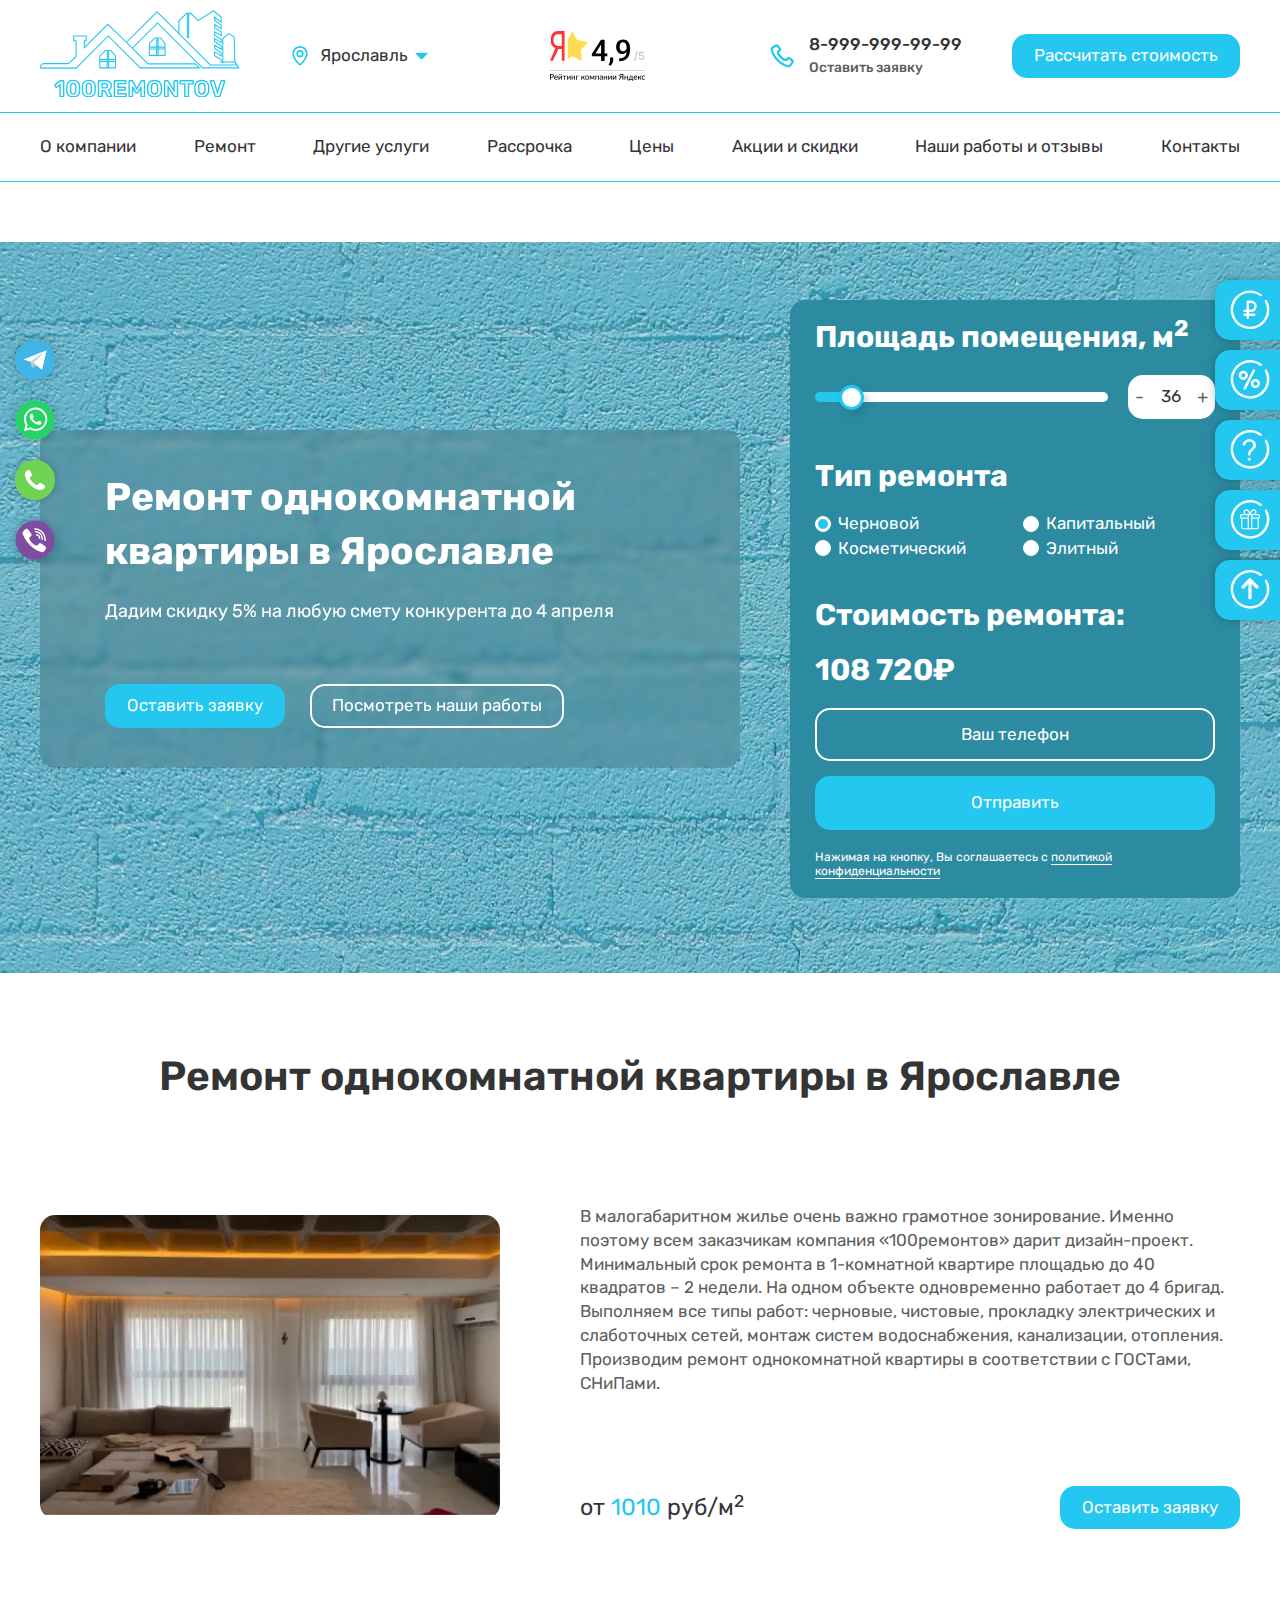
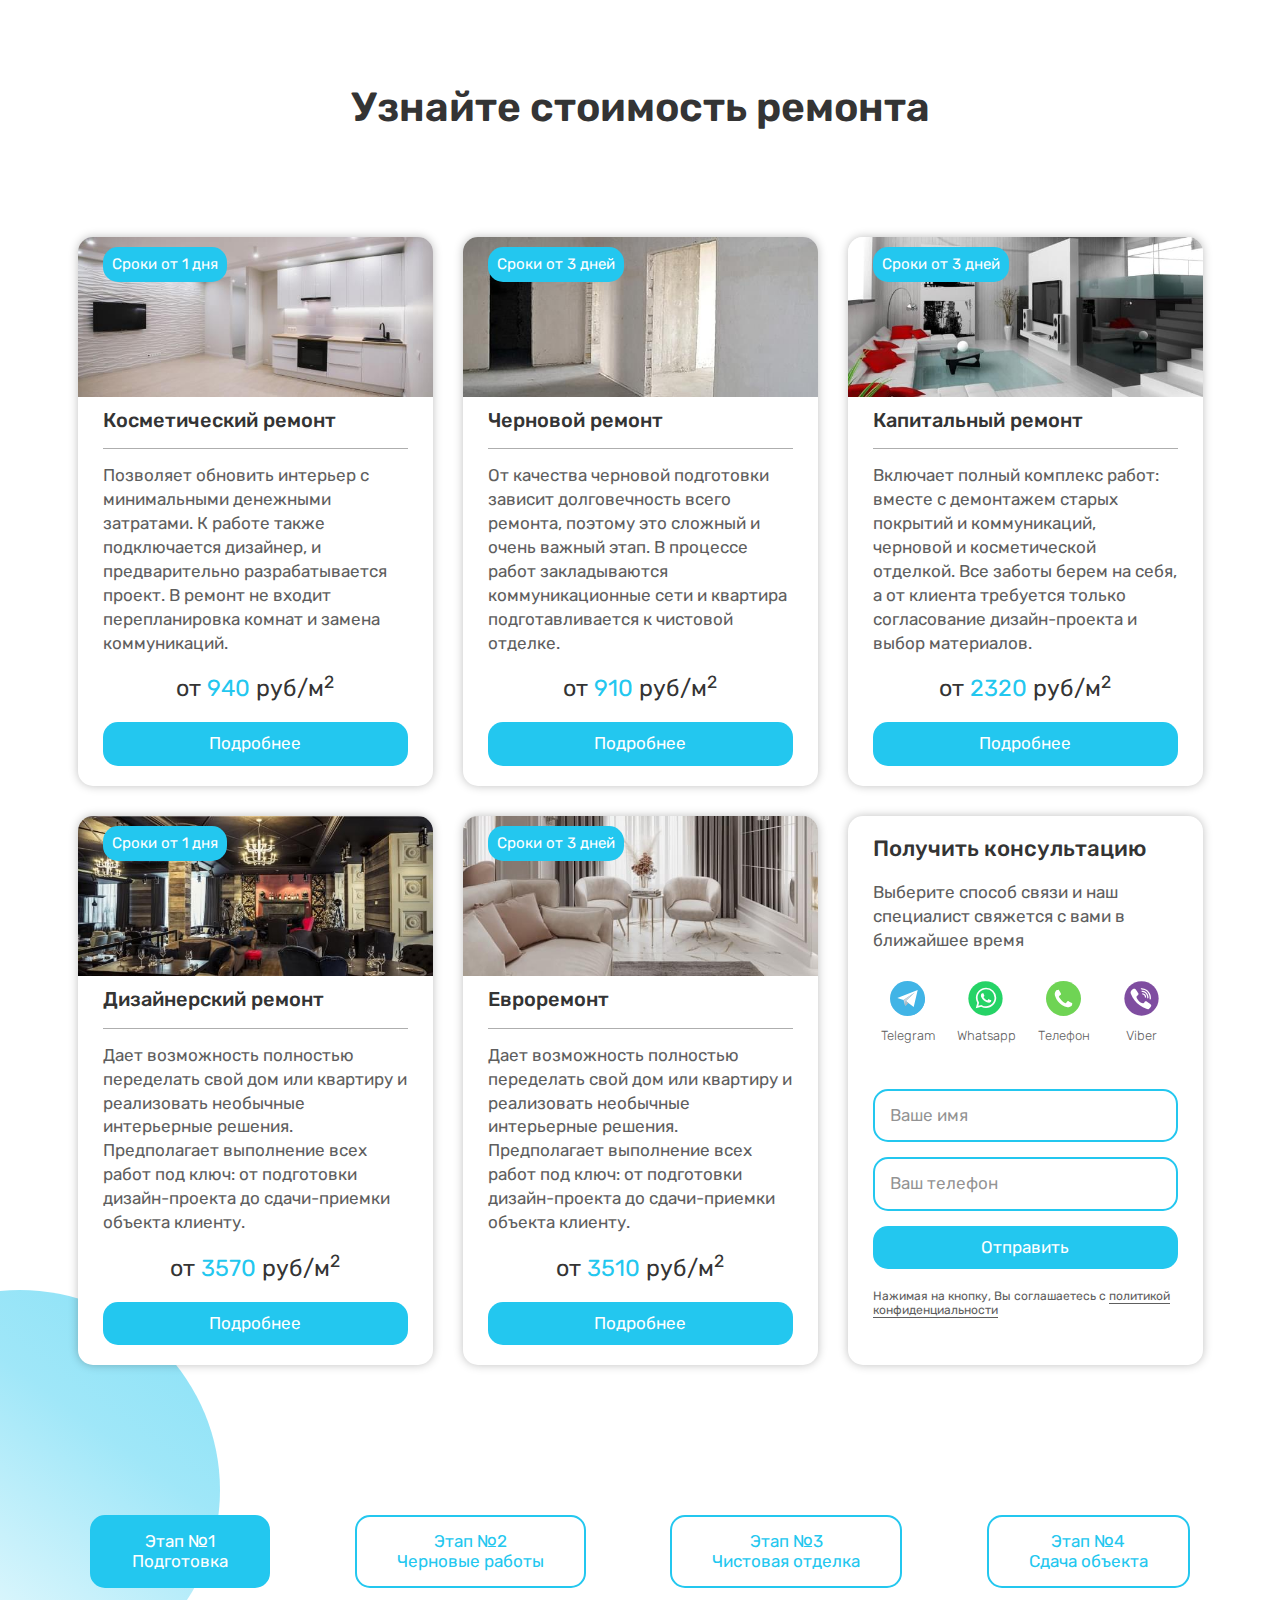
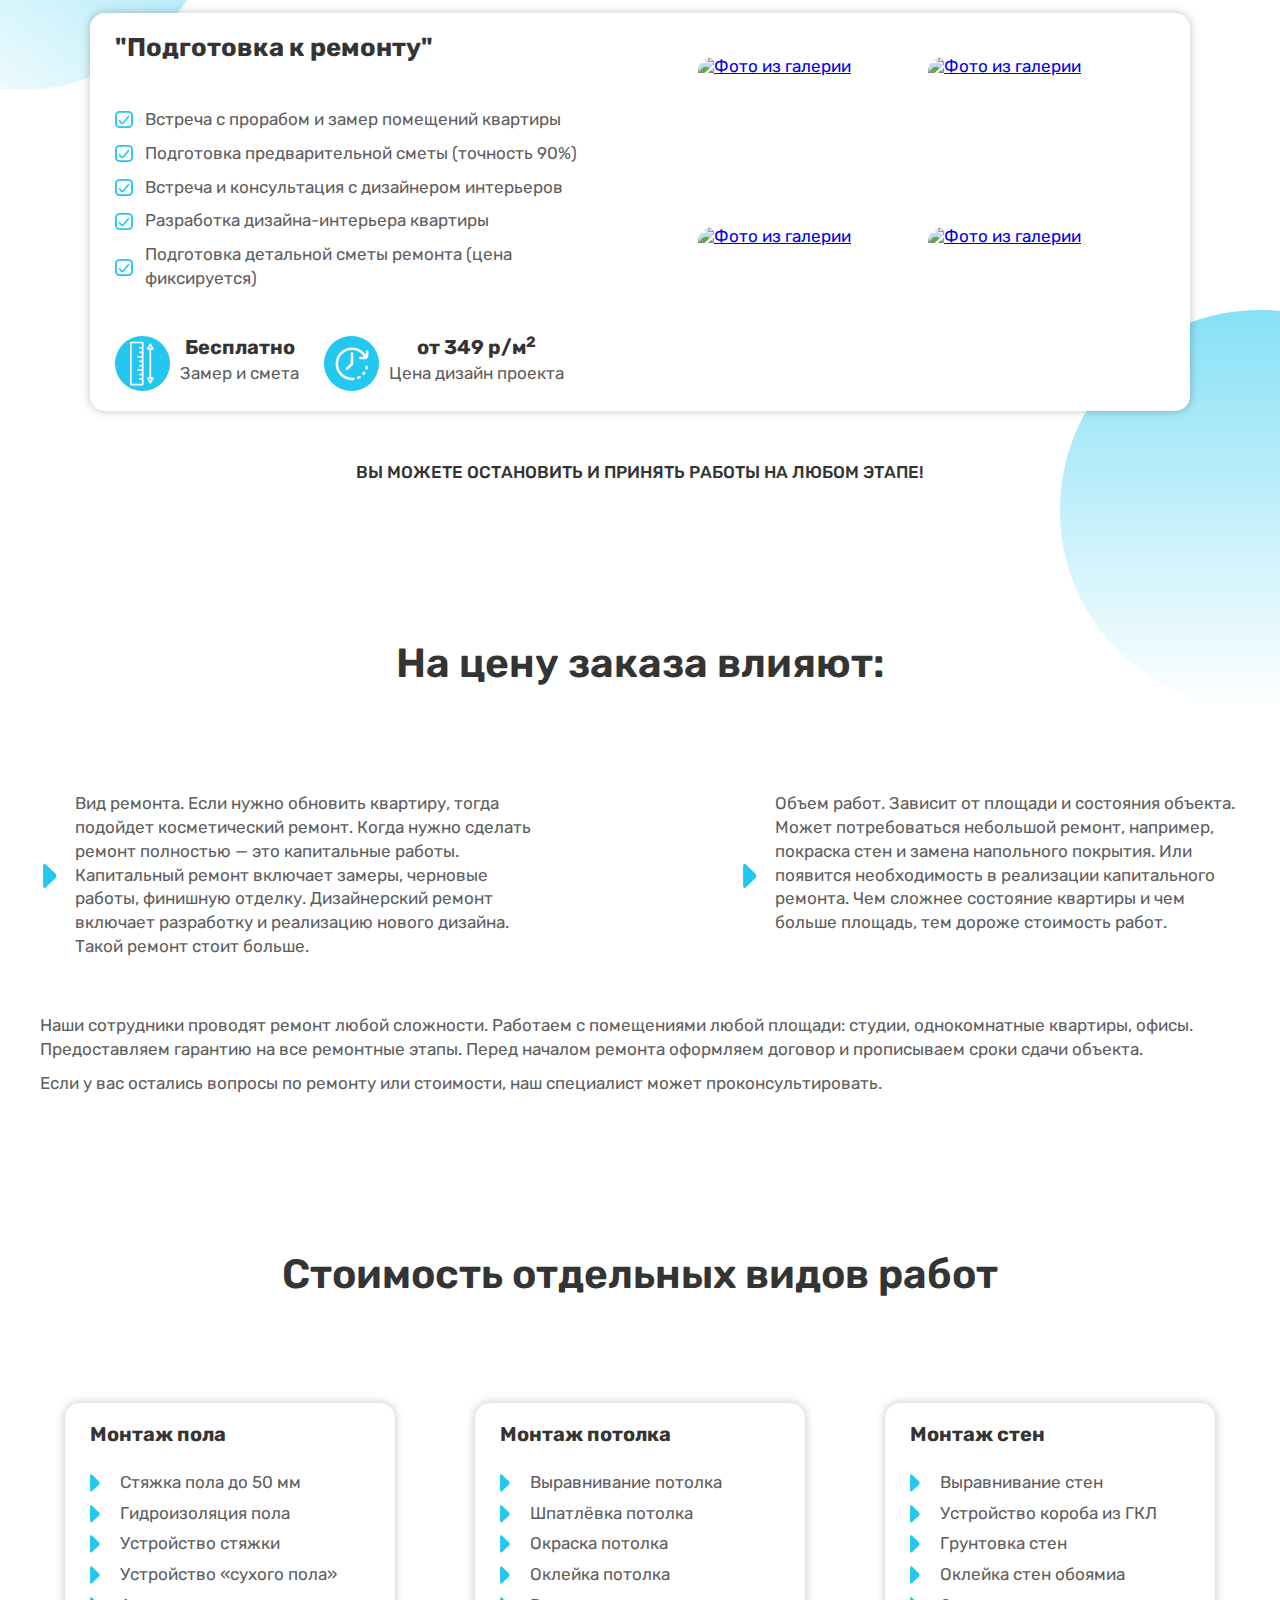
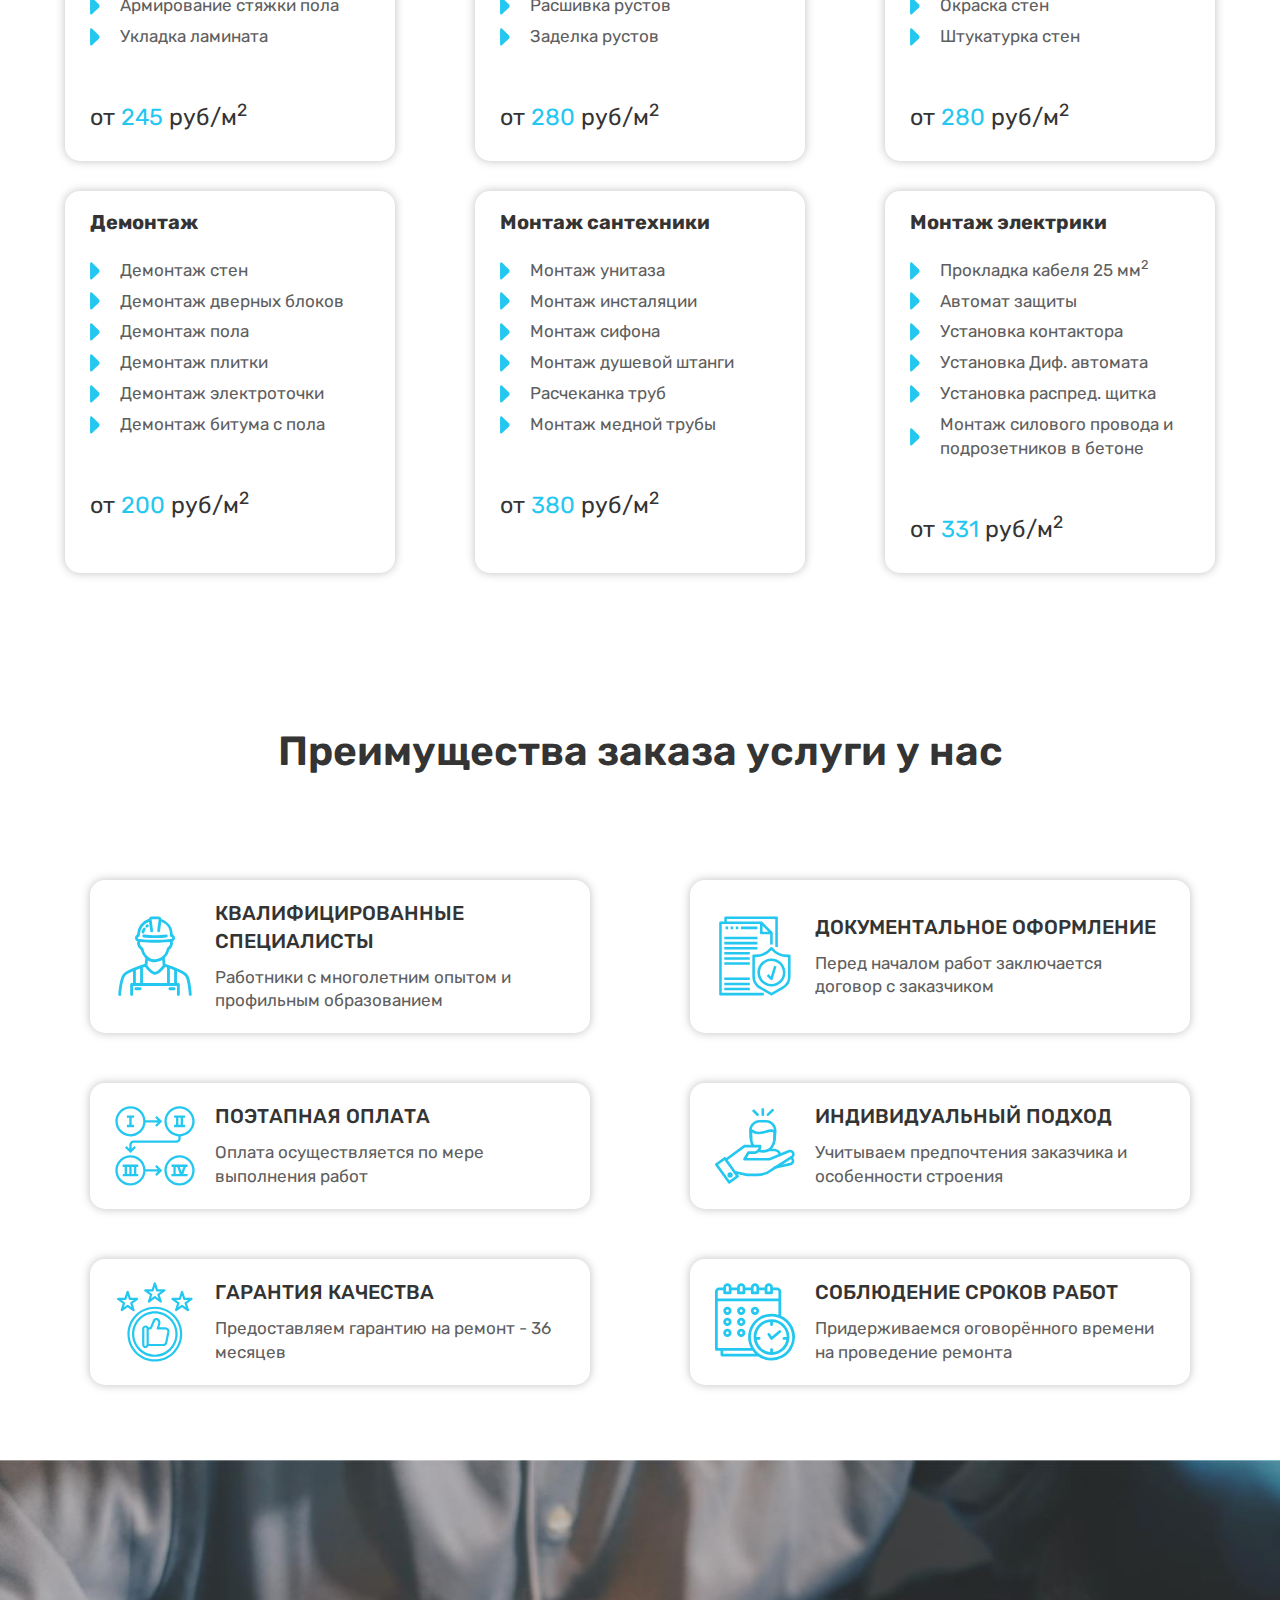
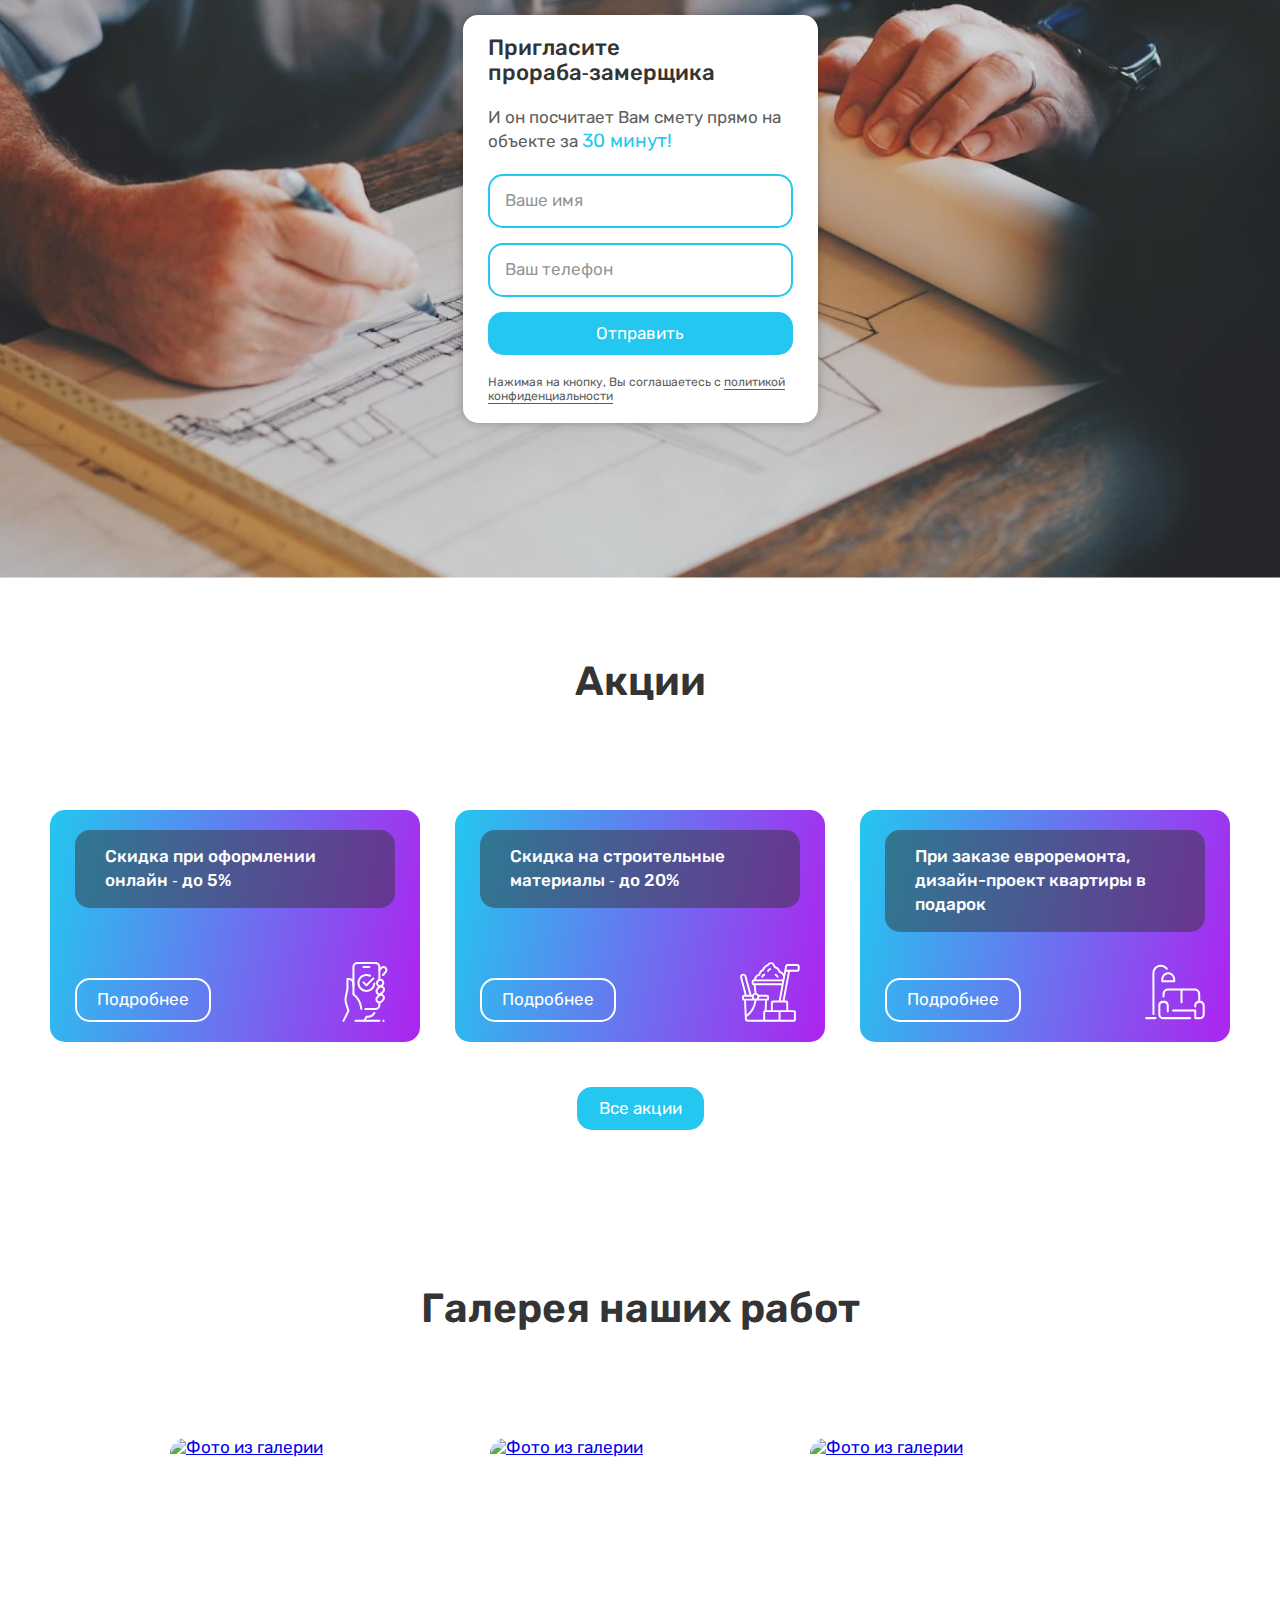
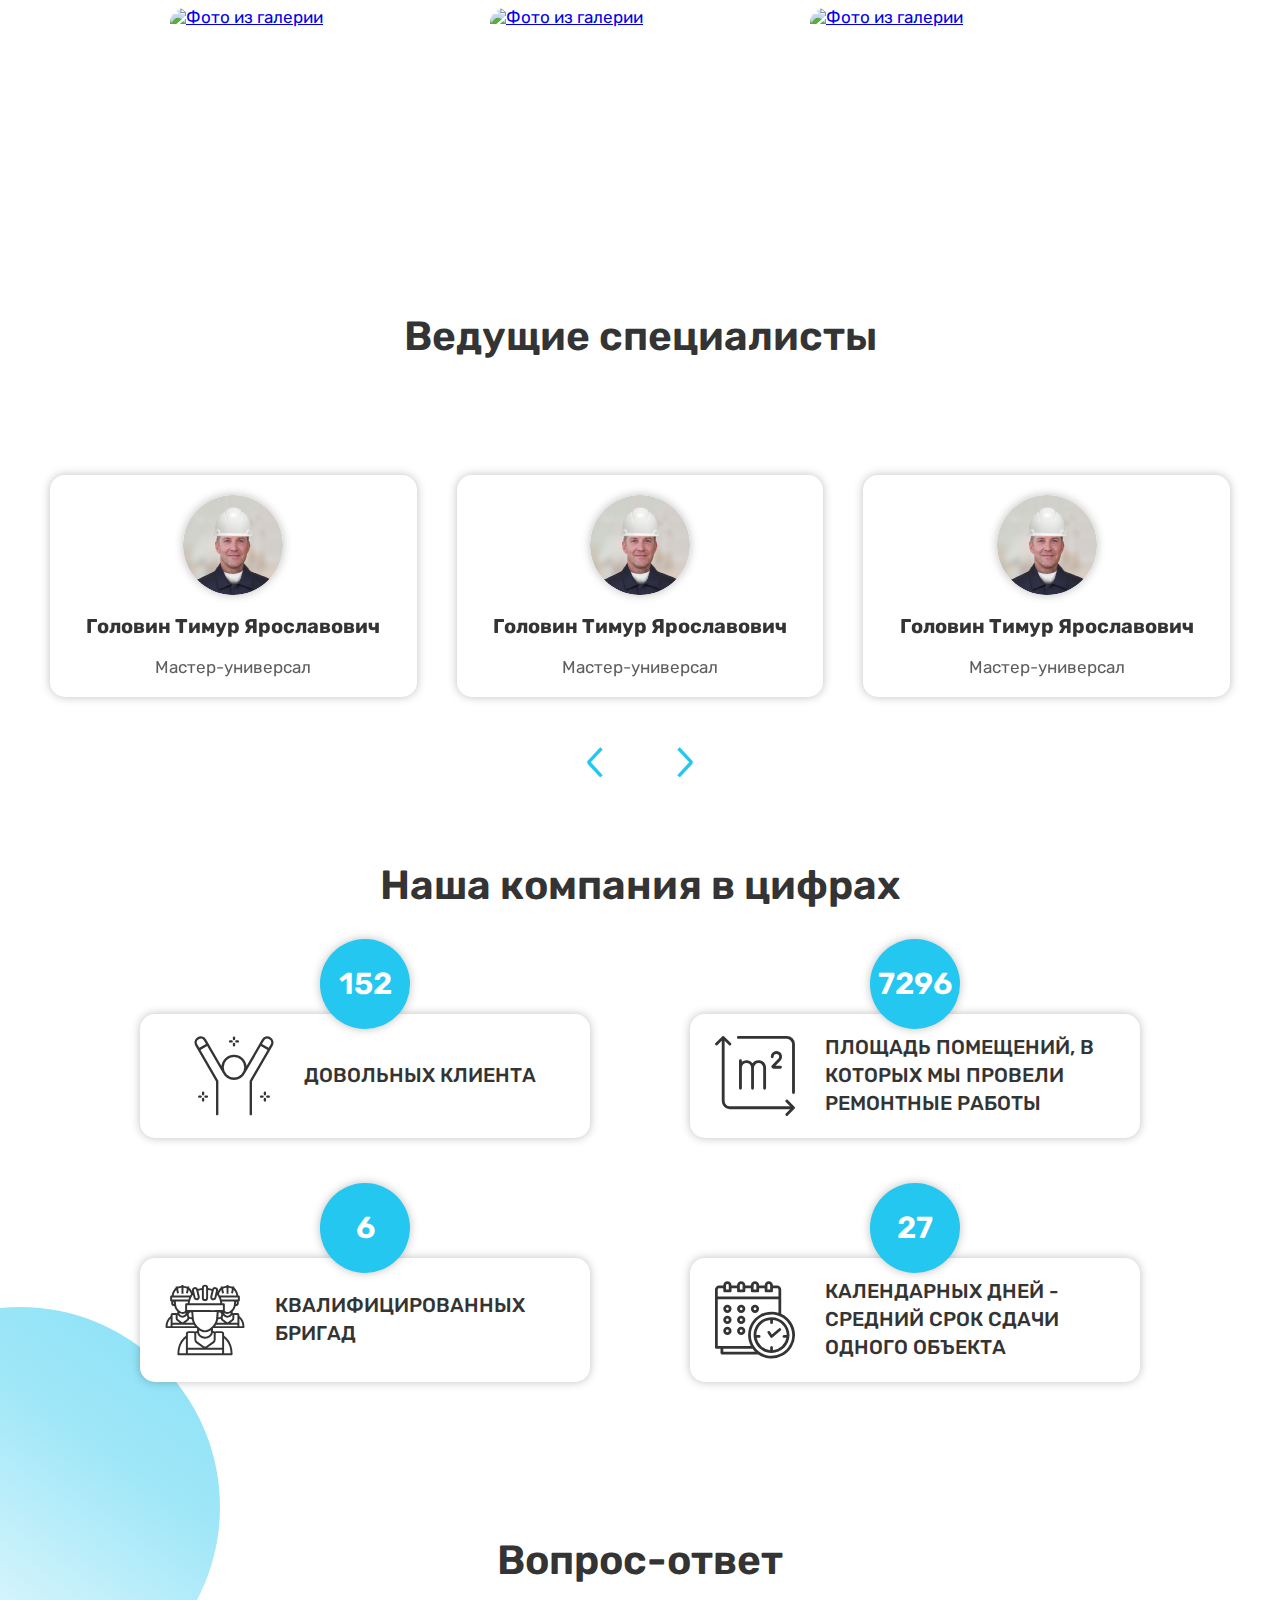
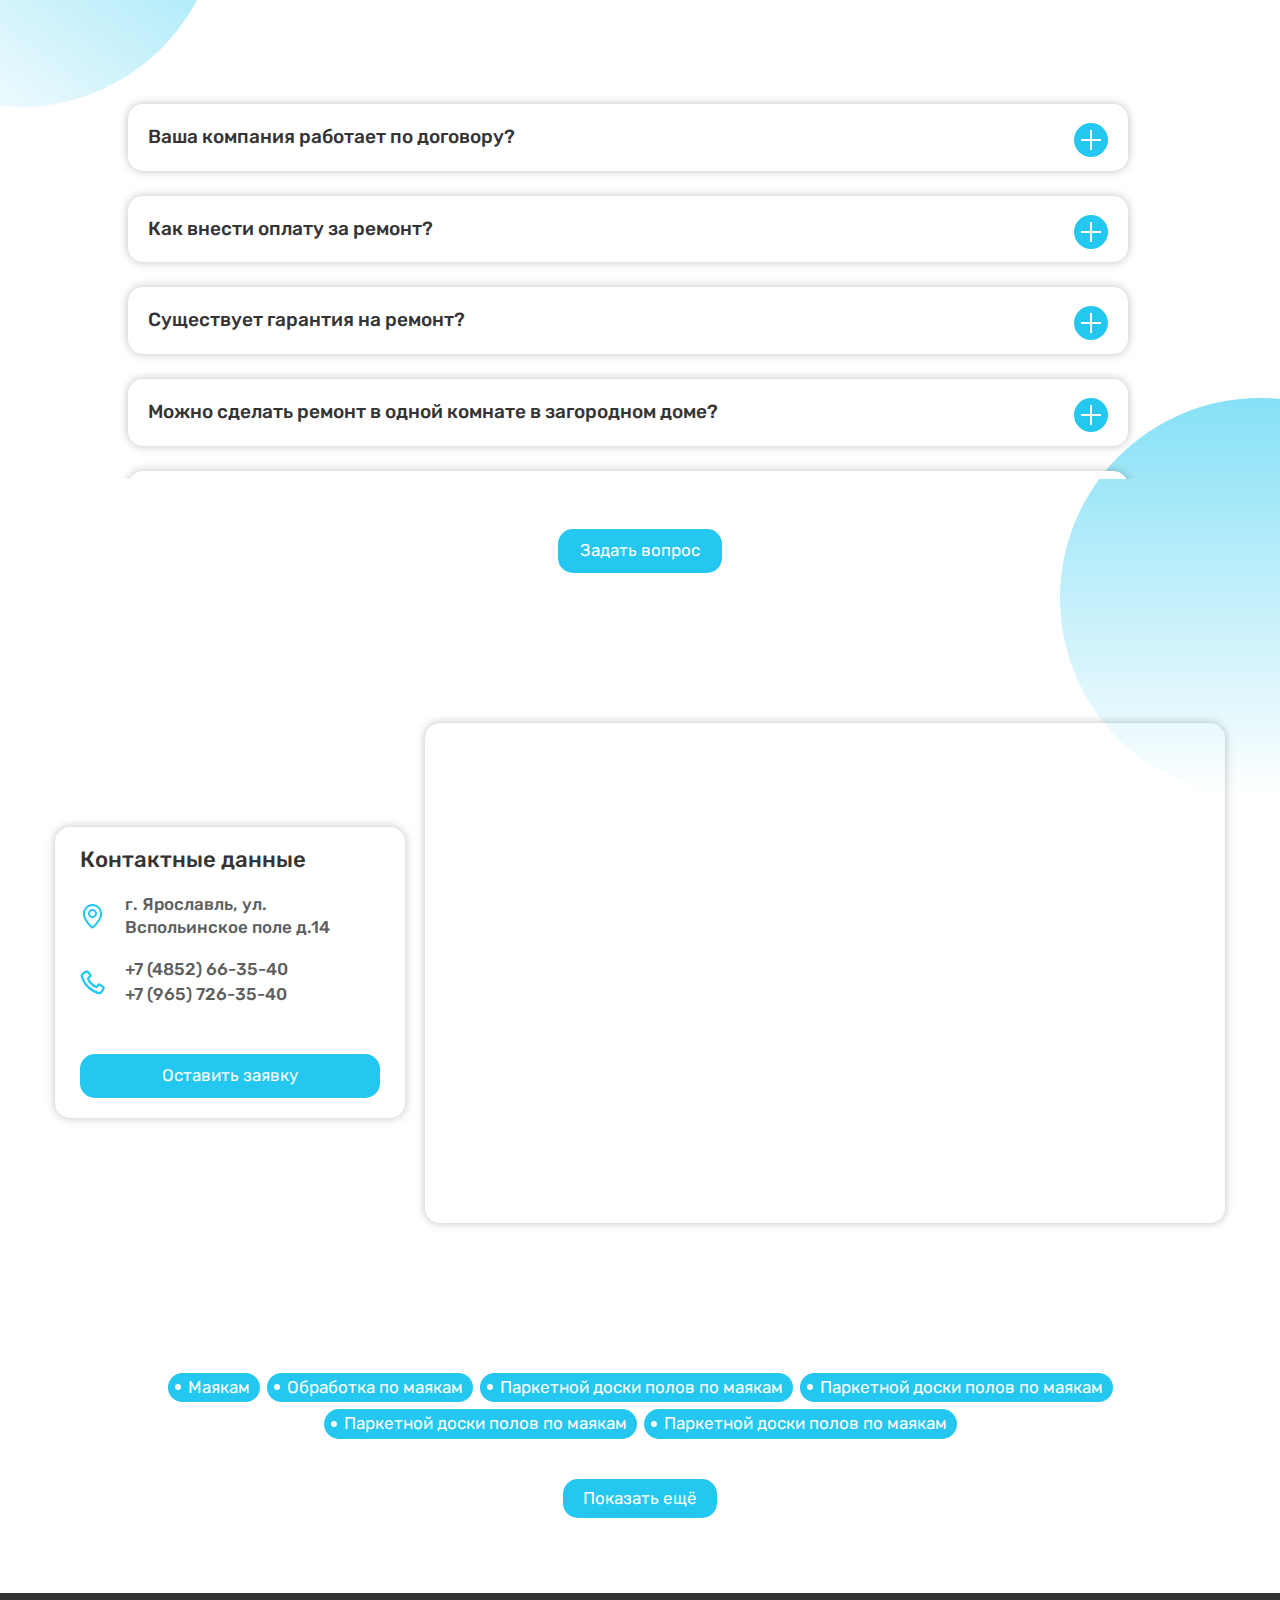
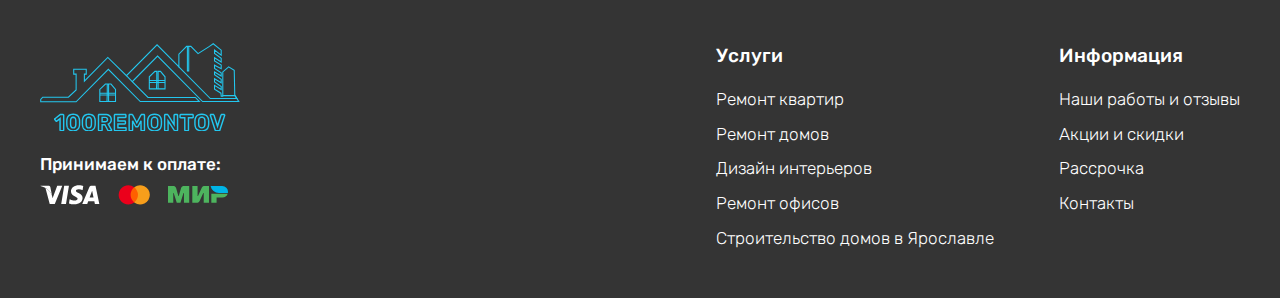
==== commit f4f25016: "Update 2023-05-02T08:20:19.690Z" ====
--- a/product-page.html
+++ b/product-page.html
@@ -1 +1 @@
-<!DOCTYPE html><html lang="ru"><head><meta charset="UTF-8"><meta name="viewport" content="width=device-width,initial-scale=1"><link type="image/svg" href="favicon/favicon.svg" rel="shortcut icon"><meta http-equiv="X-UA-Compatible" content="ie=edge"><meta name="theme-color" content="#111111"><title>Ремонт квартир цены от 1499 рублей м² в Ярославле. Дизайн под ключ</title><link href="css/styles.min.css" rel="stylesheet"></head><body><div class="site-container"><header class="header"><div class="header__container"><div class="header__left"><a class="header__logo logo" href="#"><img class="logo__img" src="img/header/logo.svg" alt="Logo"></a><div class="select"><div class="select__header"><svg class="select__geo"><use href="img/icons/sprite.svg#geo"></use></svg> <span class="select__current">Ярославль</span> <svg class="select__arrow"><use href="img/icons/sprite.svg#arrow"></use></svg></div><div class="select__body"><div class="select__item">Ярославль</div><div class="select__item">Гаврилов&#160;Ям</div><div class="select__item">Данилов</div><div class="select__item">Любим</div><div class="select__item">Мышкин</div><div class="select__item">Переславль&#8209;Залесский</div><div class="select__item">Пошехонье</div><div class="select__item">Ростов</div><div class="select__item">Рыбинск</div><div class="select__item">Тутаев</div><div class="select__item">Углич</div></div></div></div><svg class="header__yandex"><use href="img/icons/sprite.svg#yandex"></use></svg><div class="header__links links"><div class="links__inner"><svg class="links__icon-phone"><use href="img/icons/sprite.svg#phone"></use></svg><div class="links__item links-item"><a class="links-item__phone link-reset" href="tel:+79999999999">8-999-999-99-99</a> <a class="links-item__modal link-reset modal-link" href="#modalApplication">Оставить заявку</a></div></div><a class="header__link link link-reset modal-link" href="#modalQuiz">Рассчитать стоимость</a></div><button class="menu__burger burger btn-reset"><span class="burger__line"></span></button></div><div class="header__menu menu"><div class="header__container header__container--bottom"><nav class="menu__body"><ul class="menu__list list-reset"><li class="menu__item"><a class="menu__link link-reset" href="#" data-goto=".section-1">О компании</a></li><li class="menu__item"><a class="menu__link link-reset" href="product-page.html" data-goto=".section-2">Ремонт</a></li><li class="menu__item"><a class="menu__link link-reset" href="#" data-goto=".section-3">Другие услуги</a></li><li class="menu__item"><a class="menu__link link-reset" href="#" data-goto=".section-3">Рассрочка</a></li><li class="menu__item"><a class="menu__link link-reset" href="#" data-goto=".section-3">Цены</a></li><li class="menu__item"><a class="menu__link link-reset" href="#" data-goto=".section-3">Акции и скидки</a></li><li class="menu__item"><a class="menu__link link-reset" href="#" data-goto=".section-3">Наши работы и отзывы</a></li><li class="menu__item"><a class="menu__link link-reset" href="#" data-goto=".section-3">Контакты</a></li></ul></nav></div></div></header><main class="main"><section class="section section-hero"><div class="container"><div class="hero"><div class="hero__card"><h1 class="hero__title">Ремонт однокомнатной квартиры в&nbsp;Ярославле</h1><p class="hero__text">Дадим скидку 5% на любую смету конкурента до 4 апреля</p><div class="hero__links"><a class="link link-reset hero__link" href="#/">Оставить заявку</a> <a class="link link--transparent link-reset" href="#/">Посмотреть наши работы</a></div></div><form class="calc" action="#"><h2 class="calc__title">Площадь помещения,&#160;м<sup>2</sup></h2><div class="calc__square calc-square"><input class="calc-square__range" id="calcRange" type="range" value="36" min="1" max="400"> <label class="calc-square__label" for="calcRange"><button class="calc-square__button btn-reset" id="randgeSubtraction" type="button">-</button> <input class="calc-square__value" type="text" value="36"> <button class="calc-square__button btn-reset" id="randgeAdd" type="button">+</button></label></div><h2 class="calc__title">Тип ремонта</h2><div class="calc__type calc-type"><div class="calc-type__item"><label class="calc-type__value" for="draftRepair"><input class="calc-type__radio-real" id="draftRepair" name="radio" type="radio" checked="checked"> <span class="calc-type__radio-fake"></span> <span class="task__name">Черновой</span></label></div><div class="calc-type__item"><label class="calc-type__value" for="capitalRepair"><input class="calc-type__radio-real" id="capitalRepair" name="radio" type="radio"> <span class="calc-type__radio-fake"></span> <span class="task__name">Капитальный</span></label></div><div class="calc-type__item"><label class="calc-type__value" for="cosmeticRepair"><input class="calc-type__radio-real" id="cosmeticRepair" name="radio" type="radio"> <span class="calc-type__radio-fake"></span> <span class="task__name">Косметический</span></label></div><div class="calc-type__item"><label class="calc-type__value" for="eliteRepair"><input class="calc-type__radio-real" id="eliteRepair" name="radio" type="radio"> <span class="calc-type__radio-fake"></span> <span class="task__name">Элитный</span></label></div></div><h2 class="calc__title">Стоимость ремонта:</h2><output class="calc__cost">108 720&#8381;</output><div class="calc__inner"><input class="calc__phone" id="calcPhone" type="tel" placeholder="Ваш телефон"> <input class="calc__send" id="calcSend" type="submit" value="Отправить"></div><p class="calc__policy calc-policy">Нажимая на кнопку, Вы соглашаетесь с <a class="calc-policy__link link-reset" href="#/">политикой конфиденциальности</a></p></form></div></div></section><section class="section"><div class="container"><div class="product-repair"><h2 class="title">Ремонт однокомнатной квартиры в Ярославле</h2><div class="product-repair__wrap"><div class="product-repair__img"><picture><source type="image/webp" data-srcset="img/product-repair/studio-apartment.webp"><img class="lazyload" alt="Ремонт однокомнатной квартиры" data-src="img/product-repair/studio-apartment.jpg"></picture></div><div class="product-repair__info"><p class="product-repair__text text">В малогабаритном жилье очень важно грамотное зонирование. Именно поэтому всем заказчикам компания «100ремонтов» дарит дизайн-проект. Минимальный срок ремонта в 1-комнатной квартире площадью до 40 квадратов – 2 недели. На одном объекте одновременно работает до 4 бригад. Выполняем все типы работ: черновые, чистовые, прокладку электрических и слаботочных сетей, монтаж систем водоснабжения, канализации, отопления. Производим ремонт однокомнатной квартиры в соответствии с ГОСТами, СНиПами.</p><div class="product-repair__inner"><span class="product-repair__cost">от <span class="product-repair__cost--blue">1010</span> руб/м<sup>2</sup></span> <a class="link link-reset product-repair__link" href="#/">Оставить заявку</a></div></div></div></div></div></section><section class="section"><div class="container"><div class="cost"><h2 class="title">Узнайте стоимость ремонта</h2><div class="cost__wrap"><div class="cost__card cost-card"><div class="cost-card__img" style="background-image: url('img/cost/repair-photo-1.jpg');"><span class="cost-card__deadline">Сроки от 1 дня</span></div><div class="cost-card__content"><h3 class="cost-card__title">Косметический ремонт</h3><p class="text cost-card__text">Позволяет обновить интерьер с минимальными денежными затратами. К работе также подключается дизайнер, и предварительно разрабатывается проект. В ремонт не входит перепланировка комнат и замена коммуникаций.</p><div class="cost-card__inner"><span class="cost-card__cost">от <span class="cost-card__cost cost-card__cost--blue">940</span> руб/м<sup>2</sup> </span><a class="link link-reset" href="#/">Подробнее</a></div></div></div><div class="cost__card cost-card"><div class="cost-card__img" style="background-image: url('img/cost/repair-photo-2.jpg');"><span class="cost-card__deadline">Сроки от 3 дней</span></div><div class="cost-card__content"><h3 class="cost-card__title">Черновой ремонт</h3><p class="text cost-card__text">От качества черновой подготовки зависит долговечность всего ремонта, поэтому это сложный и очень важный этап. В процессе работ закладываются коммуникационные сети и квартира подготавливается к чистовой отделке.</p><div class="cost-card__inner"><span class="cost-card__cost">от <span class="cost-card__cost cost-card__cost--blue">910</span> руб/м<sup>2</sup> </span><a class="link link-reset" href="#/">Подробнее</a></div></div></div><div class="cost__card cost-card"><div class="cost-card__img" style="background-image: url('img/cost/repair-photo-3.jpg');"><span class="cost-card__deadline">Сроки от 3 дней</span></div><div class="cost-card__content"><h3 class="cost-card__title">Капитальный ремонт</h3><p class="text cost-card__text">Включает полный комплекс работ: вместе с демонтажем старых покрытий и коммуникаций, черновой и косметической отделкой. Все заботы берем на себя, а от клиента требуется только согласование дизайн-проекта и выбор материалов.</p><div class="cost-card__inner"><span class="cost-card__cost">от <span class="cost-card__cost cost-card__cost--blue">2320</span> руб/м<sup>2</sup> </span><a class="link link-reset" href="#/">Подробнее</a></div></div></div><div class="cost__card cost-card"><div class="cost-card__img" style="background-image: url('img/cost/repair-photo-4.jpg');"><span class="cost-card__deadline">Сроки от 1 дня</span></div><div class="cost-card__content"><h3 class="cost-card__title">Дизайнерский ремонт</h3><p class="text cost-card__text">Дает возможность полностью переделать свой дом или квартиру и реализовать необычные интерьерные решения. Предполагает выполнение всех работ под ключ: от подготовки дизайн-проекта до сдачи-приемки объекта клиенту.</p><div class="cost-card__inner"><span class="cost-card__cost">от <span class="cost-card__cost cost-card__cost--blue">3570</span> руб/м<sup>2</sup> </span><a class="link link-reset" href="#/">Подробнее</a></div></div></div><div class="cost__card cost-card"><div class="cost-card__img" style="background-image: url('img/cost/repair-photo-5.jpg');"><span class="cost-card__deadline">Сроки от 3 дней</span></div><div class="cost-card__content"><h3 class="cost-card__title">Евроремонт</h3><p class="text cost-card__text">Дает возможность полностью переделать свой дом или квартиру и реализовать необычные интерьерные решения. Предполагает выполнение всех работ под ключ: от подготовки дизайн-проекта до сдачи-приемки объекта клиенту.</p><div class="cost-card__inner"><span class="cost-card__cost">от <span class="cost-card__cost cost-card__cost--blue">3510</span> руб/м<sup>2</sup> </span><a class="link link-reset" href="#/">Подробнее</a></div></div></div><form class="form" action="#"><h3 class="form__title">Получить консультацию</h3><p class="text form__descr">Выберите способ связи и наш специалист свяжется с вами в ближайшее время</p><div class="form__socials"><div class="form__social form-social"><input class="is-hidden" id="telegramCost" name="social" type="radio" value="telegram"> <label class="form-social__label" for="telegramCost"><svg class="form-social__icon"><use href="img/icons/sprite.svg#telegram-icon"></use></svg> <span class="form-social__name">Telegram</span></label></div><div class="form__social form-social"><input class="is-hidden" id="whatsappCost" name="social" type="radio" value="whatsapp"> <label class="form-social__label" for="whatsappCost"><svg class="form-social__icon"><use href="img/icons/sprite.svg#whatsapp-icon"></use></svg> <span class="form-social__name">Whatsapp</span></label></div><div class="form__social form-social"><input class="is-hidden" id="phoneCost" name="social" type="radio" value="phone"> <label class="form-social__label" for="phoneCost"><svg class="form-social__icon"><use href="img/icons/sprite.svg#phone-icon"></use></svg> <span class="form-social__name">Телефон</span></label></div><div class="form__social form-social"><input class="is-hidden" id="viberCost" name="social" type="radio" value="viber"> <label class="form-social__label" for="viberCost"><svg class="form-social__icon"><use href="img/icons/sprite.svg#viber-icon"></use></svg> <span class="form-social__name">Viber</span></label></div></div><div class="form__inputs"><input class="form__input-text" type="text" placeholder="Ваше имя"> <input class="form__input-text" type="tel" placeholder="Ваш телефон"> <input class="btn-reset form__input-button" type="submit" value="Отправить"></div><p class="form__text">Нажимая на кнопку, Вы соглашаетесь с <a class="form__text form__text--link link-reset" href="#/">политикой конфиденциальности</a></p></form></div></div></div></section><section class="section section--decor"><div class="container"><div class="product-stages stages-tabs"><div class="stages-tabs__header"><div class="stages-tabs__header-item active">Этап &#8470;1<br>Подготовка</div><div class="stages-tabs__header-item">Этап &#8470;2<br>Черновые работы</div><div class="stages-tabs__header-item">Этап &#8470;3<br>Чистовая отделка</div><div class="stages-tabs__header-item">Этап &#8470;4<br>Сдача объекта</div></div><div class="stages-tabs__content"><div class="stages-tabs__content-item stages-content tab1"><div class="stages-content__info"><h2 class="stages-content__title">"Подготовка к ремонту"</h2><ul class="list-reset stages-content__list"><li class="stages-content__item text">Встреча с прорабом и замер помещений квартиры</li><li class="stages-content__item text">Подготовка предварительной сметы (точность 90%)</li><li class="stages-content__item text">Встреча и консультация с дизайнером интерьеров</li><li class="stages-content__item text">Разработка дизайна-интерьера квартиры</li><li class="stages-content__item text">Подготовка детальной сметы ремонта (цена фиксируется)</li></ul><div class="stages-content__inner"><div class="stages-content__card stages-card"><div class="stages-card__circle"><svg class="stages-card__icon stages-card__icon--ruler"><use href="img/icons/sprite.svg#ruler"></use></svg></div><div class="stages-card__texts"><h3 class="stages-card__title">Бесплатно</h3><span class="stages-card__descr">Замер и смета</span></div></div><div class="stages-content__card stages-card"><div class="stages-card__circle"><svg class="stages-card__icon stages-card__icon--time"><use href="img/icons/sprite.svg#time"></use></svg></div><div class="stages-card__texts"><h3 class="stages-card__title">от 349 р/м<sup>2</sup></h3><span class="stages-card__descr">Цена дизайн проекта</span></div></div></div></div><div class="stages-content__photos"><div class="stages-content__img"><a href="img/product-stages/first-stage-photo1.jpg" data-fslightbox="gallery2"><picture><source type="image/webp" data-srcset="img/product-stages/first-stage-photo1.webp"><img class="lazyload" alt="Фото из галерии" data-src="img/product-stages/first-stage-photo1.jpg"></picture></a></div><div class="stages-content__img"><a href="img/product-stages/first-stage-photo2.jpg" data-fslightbox="gallery2"><picture><source type="image/webp" data-srcset="img/product-stages/first-stage-photo2.webp"><img class="lazyload" alt="Фото из галерии" data-src="img/product-stages/first-stage-photo2.jpg"></picture></a></div><div class="stages-content__img"><a href="img/product-stages/first-stage-photo3.jpg" data-fslightbox="gallery2"><picture><source type="image/webp" data-srcset="img/product-stages/first-stage-photo3.webp"><img class="lazyload" alt="Фото из галерии" data-src="img/product-stages/first-stage-photo3.jpg"></picture></a></div><div class="stages-content__img"><a href="img/product-stages/first-stage-photo4.jpg" data-fslightbox="gallery2"><picture><source type="image/webp" data-srcset="img/product-stages/first-stage-photo4.webp"><img class="lazyload" alt="Фото из галерии" data-src="img/product-stages/first-stage-photo4.jpg"></picture></a></div></div></div><div class="stages-tabs__content-item stages-content tab2"><div class="stages-content__info"><h2 class="stages-content__title">"Подготовка к ремонту"</h2><ul class="list-reset stages-content__list"><li class="stages-content__item text">Встреча с прорабом и замер помещений квартиры</li><li class="stages-content__item text">Подготовка предварительной сметы (точность 90%)</li><li class="stages-content__item text">Встреча и консультация с дизайнером интерьеров</li><li class="stages-content__item text">Разработка дизайна-интерьера квартиры</li><li class="stages-content__item text">Подготовка детальной сметы ремонта (цена фиксируется)</li></ul><div class="stages-content__inner"><div class="stages-content__card stages-card"><div class="stages-card__circle"><svg class="stages-card__icon stages-card__icon--ruler"><use href="img/icons/sprite.svg#ruler"></use></svg></div><div class="stages-card__texts"><h3 class="stages-card__title">Бесплатно</h3><span class="stages-card__descr">Замер и смета</span></div></div><div class="stages-content__card stages-card"><div class="stages-card__circle"><svg class="stages-card__icon stages-card__icon--time"><use href="img/icons/sprite.svg#time"></use></svg></div><div class="stages-card__texts"><h3 class="stages-card__title">от 349 р/м<sup>2</sup></h3><span class="stages-card__descr">Цена дизайн проекта</span></div></div></div></div><div class="stages-content__photos"><div class="stages-content__img"><a href="img/product-stages/first-stage-photo1.jpg" data-fslightbox="gallery3"><picture><source type="image/webp" data-srcset="img/product-stages/first-stage-photo1.webp"><img class="lazyload" alt="Фото из галерии" data-src="img/product-stages/first-stage-photo1.jpg"></picture></a></div><div class="stages-content__img"><a href="img/product-stages/first-stage-photo2.jpg" data-fslightbox="gallery3"><picture><source type="image/webp" data-srcset="img/product-stages/first-stage-photo2.webp"><img class="lazyload" alt="Фото из галерии" data-src="img/product-stages/first-stage-photo2.jpg"></picture></a></div><div class="stages-content__img"><a href="img/product-stages/first-stage-photo3.jpg" data-fslightbox="gallery3"><picture><source type="image/webp" data-srcset="img/product-stages/first-stage-photo3.webp"><img class="lazyload" alt="Фото из галерии" data-src="img/product-stages/first-stage-photo3.jpg"></picture></a></div><div class="stages-content__img"><a href="img/product-stages/first-stage-photo4.jpg" data-fslightbox="gallery3"><picture><source type="image/webp" data-srcset="img/product-stages/first-stage-photo4.webp"><img class="lazyload" alt="Фото из галерии" data-src="img/product-stages/first-stage-photo4.jpg"></picture></a></div></div></div><div class="stages-tabs__content-item stages-content tab3"><div class="stages-content__info"><h2 class="stages-content__title">"Подготовка к ремонту"</h2><ul class="list-reset stages-content__list"><li class="stages-content__item text">Встреча с прорабом и замер помещений квартиры</li><li class="stages-content__item text">Подготовка предварительной сметы (точность 90%)</li><li class="stages-content__item text">Встреча и консультация с дизайнером интерьеров</li><li class="stages-content__item text">Разработка дизайна-интерьера квартиры</li><li class="stages-content__item text">Подготовка детальной сметы ремонта (цена фиксируется)</li></ul><div class="stages-content__inner"><div class="stages-content__card stages-card"><div class="stages-card__circle"><svg class="stages-card__icon stages-card__icon--ruler"><use href="img/icons/sprite.svg#ruler"></use></svg></div><div class="stages-card__texts"><h3 class="stages-card__title">Бесплатно</h3><span class="stages-card__descr">Замер и смета</span></div></div><div class="stages-content__card stages-card"><div class="stages-card__circle"><svg class="stages-card__icon stages-card__icon--time"><use href="img/icons/sprite.svg#time"></use></svg></div><div class="stages-card__texts"><h3 class="stages-card__title">от 349 р/м<sup>2</sup></h3><span class="stages-card__descr">Цена дизайн проекта</span></div></div></div></div><div class="stages-content__photos"><div class="stages-content__img"><a href="img/product-stages/first-stage-photo1.jpg" data-fslightbox="gallery4"><picture><source type="image/webp" data-srcset="img/product-stages/first-stage-photo1.webp"><img class="lazyload" alt="Фото из галерии" data-src="img/product-stages/first-stage-photo1.jpg"></picture></a></div><div class="stages-content__img"><a href="img/product-stages/first-stage-photo2.jpg" data-fslightbox="gallery4"><picture><source type="image/webp" data-srcset="img/product-stages/first-stage-photo2.webp"><img class="lazyload" alt="Фото из галерии" data-src="img/product-stages/first-stage-photo2.jpg"></picture></a></div><div class="stages-content__img"><a href="img/product-stages/first-stage-photo3.jpg" data-fslightbox="gallery4"><picture><source type="image/webp" data-srcset="img/product-stages/first-stage-photo3.webp"><img class="lazyload" alt="Фото из галерии" data-src="img/product-stages/first-stage-photo3.jpg"></picture></a></div><div class="stages-content__img"><a href="img/product-stages/first-stage-photo4.jpg" data-fslightbox="gallery4"><picture><source type="image/webp" data-srcset="img/product-stages/first-stage-photo4.webp"><img class="lazyload" alt="Фото из галерии" data-src="img/product-stages/first-stage-photo4.jpg"></picture></a></div></div></div><div class="stages-tabs__content-item stages-content tab4"><div class="stages-content__info"><h2 class="stages-content__title">"Подготовка к ремонту"</h2><ul class="list-reset stages-content__list"><li class="stages-content__item text">Встреча с прорабом и замер помещений квартиры</li><li class="stages-content__item text">Подготовка предварительной сметы (точность 90%)</li><li class="stages-content__item text">Встреча и консультация с дизайнером интерьеров</li><li class="stages-content__item text">Разработка дизайна-интерьера квартиры</li><li class="stages-content__item text">Подготовка детальной сметы ремонта (цена фиксируется)</li></ul><div class="stages-content__inner"><div class="stages-content__card stages-card"><div class="stages-card__circle"><svg class="stages-card__icon stages-card__icon--ruler"><use href="img/icons/sprite.svg#ruler"></use></svg></div><div class="stages-card__texts"><h3 class="stages-card__title">Бесплатно</h3><span class="stages-card__descr">Замер и смета</span></div></div><div class="stages-content__card stages-card"><div class="stages-card__circle"><svg class="stages-card__icon stages-card__icon--time"><use href="img/icons/sprite.svg#time"></use></svg></div><div class="stages-card__texts"><h3 class="stages-card__title">от 349 р/м<sup>2</sup></h3><span class="stages-card__descr">Цена дизайн проекта</span></div></div></div></div><div class="stages-content__photos"><div class="stages-content__img"><a href="img/product-stages/first-stage-photo1.jpg" data-fslightbox="gallery5"><picture><source type="image/webp" data-srcset="img/product-stages/first-stage-photo1.webp"><img class="lazyload" alt="Фото из галерии" data-src="img/product-stages/first-stage-photo1.jpg"></picture></a></div><div class="stages-content__img"><a href="img/product-stages/first-stage-photo2.jpg" data-fslightbox="gallery5"><picture><source type="image/webp" data-srcset="img/product-stages/first-stage-photo2.webp"><img class="lazyload" alt="Фото из галерии" data-src="img/product-stages/first-stage-photo2.jpg"></picture></a></div><div class="stages-content__img"><a href="img/product-stages/first-stage-photo3.jpg" data-fslightbox="gallery5"><picture><source type="image/webp" data-srcset="img/product-stages/first-stage-photo3.webp"><img class="lazyload" alt="Фото из галерии" data-src="img/product-stages/first-stage-photo3.jpg"></picture></a></div><div class="stages-content__img"><a href="img/product-stages/first-stage-photo4.jpg" data-fslightbox="gallery5"><picture><source type="image/webp" data-srcset="img/product-stages/first-stage-photo4.webp"><img class="lazyload" alt="Фото из галерии" data-src="img/product-stages/first-stage-photo4.jpg"></picture></a></div></div></div></div></div><p class="text product-stages__text">Вы можете остановить и принять работы на любом этапе!</p></div></section><section class="section"><div class="container"><div class="price-impact"><h2 class="title">На цену заказа влияют:</h2><div class="price-impact__wrap"><p class="price-impact__text price-impact__text--decor text">Вид ремонта. Если нужно обновить квартиру, тогда подойдет косметический ремонт. Когда нужно сделать ремонт полностью — это капитальные работы. Капитальный ремонт включает замеры, черновые работы, финишную отделку. Дизайнерский ремонт включает разработку и реализацию нового дизайна. Такой ремонт стоит больше.</p><p class="price-impact__text price-impact__text--decor text">Объем работ. Зависит от площади и состояния объекта. Может потребоваться небольшой ремонт, например, покраска стен и замена напольного покрытия. Или появится необходимость в реализации капитального ремонта. Чем сложнее состояние квартиры и чем больше площадь, тем дороже стоимость работ.</p></div><p class="price-impact__text text">Наши сотрудники проводят ремонт любой сложности. Работаем с помещениями любой площади: студии, однокомнатные квартиры, офисы. Предоставляем гарантию на все ремонтные этапы. Перед началом ремонта оформляем договор и прописываем сроки сдачи объекта.</p><p class="price-impact__text text">Если у вас остались вопросы по ремонту или стоимости, наш специалист может проконсультировать.</p></div></div></section><section class="section"><div class="container"><div class="separate-cost"><h2 class="separate-cost__title title">Стоимость отдельных видов работ</h2><div class="separate-cost__cards"><div class="separate-cost__card separate-cost-card"><h3 class="separate-cost-card__title">Монтаж пола</h3><ul class="separate-cost-card__list list-reset"><li class="separate-cost-card__item text">Стяжка пола до 50 мм</li><li class="separate-cost-card__item text">Гидроизоляция пола</li><li class="separate-cost-card__item text">Устройство стяжки</li><li class="separate-cost-card__item text">Устройство «сухого пола»</li><li class="separate-cost-card__item text">Армирование стяжки пола</li><li class="separate-cost-card__item text">Укладка ламината</li></ul><span class="separate-cost-card__cost">от <span class="separate-cost-card__cost--blue">245</span> руб/м<sup>2</sup></span></div><div class="separate-cost__card separate-cost-card"><h3 class="separate-cost-card__title">Монтаж потолка</h3><ul class="separate-cost-card__list list-reset"><li class="separate-cost-card__item text">Выравнивание потолка</li><li class="separate-cost-card__item text">Шпатлёвка потолка</li><li class="separate-cost-card__item text">Окраска потолка</li><li class="separate-cost-card__item text">Оклейка потолка</li><li class="separate-cost-card__item text">Расшивка рустов</li><li class="separate-cost-card__item text">Заделка рустов</li></ul><span class="separate-cost-card__cost">от <span class="separate-cost-card__cost--blue">280</span> руб/м<sup>2</sup></span></div><div class="separate-cost__card separate-cost-card"><h3 class="separate-cost-card__title">Монтаж стен</h3><ul class="separate-cost-card__list list-reset"><li class="separate-cost-card__item text">Выравнивание стен</li><li class="separate-cost-card__item text">Устройство короба из ГКЛ</li><li class="separate-cost-card__item text">Грунтовка стен</li><li class="separate-cost-card__item text">Оклейка стен обоямиа</li><li class="separate-cost-card__item text">Окраска стен</li><li class="separate-cost-card__item text">Штукатурка стен</li></ul><span class="separate-cost-card__cost">от <span class="separate-cost-card__cost--blue">280</span> руб/м<sup>2</sup></span></div><div class="separate-cost__card separate-cost-card"><h3 class="separate-cost-card__title">Демонтаж</h3><ul class="separate-cost-card__list list-reset"><li class="separate-cost-card__item text">Демонтаж стен</li><li class="separate-cost-card__item text">Демонтаж дверных блоков</li><li class="separate-cost-card__item text">Демонтаж пола</li><li class="separate-cost-card__item text">Демонтаж плитки</li><li class="separate-cost-card__item text">Демонтаж электроточки</li><li class="separate-cost-card__item text">Демонтаж битума с пола</li></ul><span class="separate-cost-card__cost">от <span class="separate-cost-card__cost--blue">200</span> руб/м<sup>2</sup></span></div><div class="separate-cost__card separate-cost-card"><h3 class="separate-cost-card__title">Монтаж сантехники</h3><ul class="separate-cost-card__list list-reset"><li class="separate-cost-card__item text">Монтаж унитаза</li><li class="separate-cost-card__item text">Монтаж инсталяции</li><li class="separate-cost-card__item text">Монтаж сифона</li><li class="separate-cost-card__item text">Монтаж душевой штанги</li><li class="separate-cost-card__item text">Расчеканка труб</li><li class="separate-cost-card__item text">Монтаж медной трубы</li></ul><span class="separate-cost-card__cost">от <span class="separate-cost-card__cost--blue">380</span> руб/м<sup>2</sup></span></div><div class="separate-cost__card separate-cost-card"><h3 class="separate-cost-card__title">Монтаж электрики</h3><ul class="separate-cost-card__list list-reset"><li class="separate-cost-card__item text">Прокладка кабеля 25 мм<sup>2</sup></li><li class="separate-cost-card__item text">Автомат защиты</li><li class="separate-cost-card__item text">Установка контактора</li><li class="separate-cost-card__item text">Установка Диф. автомата</li><li class="separate-cost-card__item text">Установка распред. щитка</li><li class="separate-cost-card__item text">Монтаж силового провода и подрозетников в бетоне</li></ul><span class="separate-cost-card__cost">от <span class="separate-cost-card__cost--blue">331</span> руб/м<sup>2</sup></span></div></div></div></div></section><section class="section"><div class="container"><div class="advantage"><h2 class="title">Преимущества заказа услуги у нас</h2><div class="advantage__cards"><div class="advantage__card advantage-card"><svg class="advantage-card__icon"><use href="img/icons/sprite.svg#worker"></use></svg><div class="advantage-card__text"><h3 class="advantage-card__title">Квалифицированные специалисты</h3><p class="advantage-card__descr">Работники с многолетним опытом и профильным образованием</p></div></div><div class="advantage__card advantage-card"><svg class="advantage-card__icon"><use href="img/icons/sprite.svg#documentation"></use></svg><div class="advantage-card__text"><h3 class="advantage-card__title">Документальное оформление</h3><p class="advantage-card__descr">Перед началом работ заключается договор с заказчиком</p></div></div><div class="advantage__card advantage-card"><svg class="advantage-card__icon"><use href="img/icons/sprite.svg#stages"></use></svg><div class="advantage-card__text"><h3 class="advantage-card__title">Поэтапная оплата</h3><p class="advantage-card__descr">Оплата осуществляется по мере выполнения работ</p></div></div><div class="advantage__card advantage-card"><svg class="advantage-card__icon"><use href="img/icons/sprite.svg#individual-approach"></use></svg><div class="advantage-card__text"><h3 class="advantage-card__title">Индивидуальный подход</h3><p class="advantage-card__descr">Учитываем предпочтения заказчика и особенности строения</p></div></div><div class="advantage__card advantage-card"><svg class="advantage-card__icon"><use href="img/icons/sprite.svg#guarantee"></use></svg><div class="advantage-card__text"><h3 class="advantage-card__title">Гарантия качества</h3><p class="advantage-card__descr">Предоставляем гарантию на ремонт - 36 месяцев</p></div></div><div class="advantage__card advantage-card"><svg class="advantage-card__icon"><use href="img/icons/sprite.svg#calendar"></use></svg><div class="advantage-card__text"><h3 class="advantage-card__title">Соблюдение сроков работ</h3><p class="advantage-card__descr">Придерживаемся оговорённого времени на проведение ремонта</p></div></div></div></div></div></section><section class="section section-foreman"><div class="container"><div class="foreman"><div class="foreman__form"><form class="form" action="#"><h3 class="form__title">Пригласите прораба&#8209;замерщика</h3><p class="text form__descr">И он посчитает Вам смету прямо на объекте за <span class="form__descr--blue">30 минут!</span></p><div class="form__inputs"><input class="form__input-text" type="text" placeholder="Ваше имя"> <input class="form__input-text" type="tel" placeholder="Ваш телефон"> <input class="btn-reset form__input-button" type="submit" value="Отправить"></div><p class="form__text">Нажимая на кнопку, Вы соглашаетесь с <a class="form__text form__text--link link-reset" href="#/">политикой конфиденциальности</a></p></form></div></div></div></section><section class="section"><div class="container"><div class="stock"><h2 class="title">Акции</h2><div class="stock__cards"><div class="stock__card stock-card"><h3 class="stock-card__title">Скидка при оформлении онлайн&nbsp;&#8209;&nbsp;до&nbsp;5%</h3><div class="stock-card__inner"><a class="stock-card__link link link--transparent link-reset modal-link" href="#modalStock">Подробнее</a> <svg class="stock-card__icon"><use href="img/icons/sprite.svg#smartphone"></use></svg></div></div><div class="stock__card stock-card"><h3 class="stock-card__title">Скидка на строительные материалы&nbsp;&#8209;&nbsp;до&nbsp;20%</h3><div class="stock-card__inner"><a class="stock-card__link link link--transparent link-reset modal-link" href="#modalStock">Подробнее</a> <svg class="stock-card__icon"><use href="img/icons/sprite.svg#tools"></use></svg></div></div><div class="stock__card stock-card"><h3 class="stock-card__title">При заказе евроремонта, дизайн-проект квартиры в подарок</h3><div class="stock-card__inner"><a class="stock-card__link link link--transparent link-reset modal-link" href="#modalStock">Подробнее</a> <svg class="stock-card__icon"><use href="img/icons/sprite.svg#interior"></use></svg></div></div></div><a class="link stock__link link-reset" href="#/">Все акции</a></div></div></section><section class="section"><div class="container"><div class="gallery"><h2 class="title">Галерея наших работ</h2><div class="gallery__wrap"><div class="gallery__item"><a href="img/gallery/gallery-1.jpg" data-fslightbox="gallery1"><picture><source type="image/webp" data-srcset="img/gallery/gallery-1.webp"><img class="lazyload" alt="Фото из галерии" data-src="img/gallery/gallery-1.jpg"></picture></a></div><div class="gallery__item"><a href="img/gallery/gallery-2.jpg" data-fslightbox="gallery1"><picture><source type="image/webp" data-srcset="img/gallery/gallery-2.webp"><img class="lazyload" alt="Фото из галерии" data-src="img/gallery/gallery-2.jpg"></picture></a></div><div class="gallery__item"><a href="img/gallery/gallery-3.jpg" data-fslightbox="gallery1"><picture><source type="image/webp" data-srcset="img/gallery/gallery-3.webp"><img class="lazyload" alt="Фото из галерии" data-src="img/gallery/gallery-3.jpg"></picture></a></div><div class="gallery__item"><a href="img/gallery/gallery-4.jpg" data-fslightbox="gallery1"><picture><source type="image/webp" data-srcset="img/gallery/gallery-4.webp"><img class="lazyload" alt="Фото из галерии" data-src="img/gallery/gallery-4.jpg"></picture></a></div><div class="gallery__item"><a href="img/gallery/gallery-5.jpg" data-fslightbox="gallery1"><picture><source type="image/webp" data-srcset="img/gallery/gallery-5.webp"><img class="lazyload" alt="Фото из галерии" data-src="img/gallery/gallery-5.jpg"></picture></a></div><div class="gallery__item"><a href="img/gallery/gallery-6.jpg" data-fslightbox="gallery1"><picture><source type="image/webp" data-srcset="img/gallery/gallery-6.webp"><img class="lazyload" alt="Фото из галерии" data-src="img/gallery/gallery-6.jpg"></picture></a></div></div><a class="gallery__link link link-reset" href="#/">Показать ещё</a></div></div></section><section class="section"><div class="container"><div class="experts"><h2 class="title">Ведущие специалисты</h2><div class="slider-wrap"><div class="swiper"><div class="swiper-wrapper"><div class="swiper-slide"><div class="experts__card experts-card"><div class="experts-card__avatar" style="background-image: url('./img/experts/experts-avatar-1.png')"></div><h3 class="experts-card__name">Головин Тимур Ярославович</h3><span class="experts-card__descr">Мастер-универсал</span></div></div><div class="swiper-slide"><div class="experts__card experts-card"><div class="experts-card__avatar" style="background-image: url('./img/experts/experts-avatar-1.png')"></div><h3 class="experts-card__name">Головин Тимур Ярославович</h3><span class="experts-card__descr">Мастер-универсал</span></div></div><div class="swiper-slide"><div class="experts__card experts-card"><div class="experts-card__avatar" style="background-image: url('./img/experts/experts-avatar-1.png')"></div><h3 class="experts-card__name">Головин Тимур Ярославович</h3><span class="experts-card__descr">Мастер-универсал</span></div></div></div></div><div class="swiper-btn swiper-btn--prev experts-btn--prev"></div><div class="swiper-btn swiper-btn--next experts-btn--next"></div></div></div></div></section><section class="section"><div class="container"><div class="numbers"><h2 class="title">Наша компания в цифрах</h2><div class="numbers__cards"><div class="numbers__card numbers-card"><div class="numbers-card__circle">152</div><svg class="numbers-card__icon"><use href="img/icons/sprite.svg#happy-people"></use></svg><h3 class="numbers-card__title">Довольных клиента</h3></div><div class="numbers__card numbers-card"><div class="numbers-card__circle">7296</div><svg class="numbers-card__icon"><use href="img/icons/sprite.svg#square"></use></svg><h3 class="numbers-card__title">Площадь помещений, в которых мы провели ремонтные работы</h3></div><div class="numbers__card numbers-card"><div class="numbers-card__circle">6</div><svg class="numbers-card__icon"><use href="img/icons/sprite.svg#workers"></use></svg><h3 class="numbers-card__title">Квалифицированных бригад</h3></div><div class="numbers__card numbers-card"><div class="numbers-card__circle">27</div><svg class="numbers-card__icon"><use href="img/icons/sprite.svg#calendar"></use></svg><h3 class="numbers-card__title">Календарных дней - средний срок сдачи одного объекта</h3></div></div></div></div></section><section class="section section--decor"><div class="container"><div class="questions"><h2 class="title">Вопрос-ответ</h2><div class="spollers" data-spollers data-one-spoller><div class="spollers__item"><button class="spollers__title btn-reset" type="button" tabindex="-1" data-spoller><span>Ваша компания работает по договору?</span></button><div class="spollers__text text">Фирма заключает договор с заказчиком, в документе указана цена строительных работ, скидка. Сколько стоит ремонт, все точно указано, а изменение цен – исключено. В договоре написано число дней. Каждый этап работы осуществляем качественно и быстро. После заключения договора приступим к выполнению заказа.</div></div><div class="spollers__item"><button class="spollers__title btn-reset" type="button" tabindex="-1" data-spoller><span>Как внести оплату за ремонт?</span></button><div class="spollers__text text">Фирма заключает договор с заказчиком, в документе указана цена строительных работ, скидка. Сколько стоит ремонт, все точно указано, а изменение цен – исключено. В договоре написано число дней. Каждый этап работы осуществляем качественно и быстро. После заключения договора приступим к выполнению заказа.</div></div><div class="spollers__item"><button class="spollers__title btn-reset" type="button" tabindex="-1" data-spoller><span>Существует гарантия на ремонт?</span></button><div class="spollers__text text">Фирма заключает договор с заказчиком, в документе указана цена строительных работ, скидка. Сколько стоит ремонт, все точно указано, а изменение цен – исключено. В договоре написано число дней. Каждый этап работы осуществляем качественно и быстро. После заключения договора приступим к выполнению заказа.</div></div><div class="spollers__item"><button class="spollers__title btn-reset" type="button" tabindex="-1" data-spoller><span>Можно сделать ремонт в одной комнате в загородном доме?</span></button><div class="spollers__text text">Фирма заключает договор с заказчиком, в документе указана цена строительных работ, скидка. Сколько стоит ремонт, все точно указано, а изменение цен – исключено. В договоре написано число дней. Каждый этап работы осуществляем качественно и быстро. После заключения договора приступим к выполнению заказа.</div></div><div class="spollers__item"><button class="spollers__title btn-reset" type="button" tabindex="-1" data-spoller><span>Ваша компания работает по договору?</span></button><div class="spollers__text text">Фирма заключает договор с заказчиком, в документе указана цена строительных работ, скидка. Сколько стоит ремонт, все точно указано, а изменение цен – исключено. В договоре написано число дней. Каждый этап работы осуществляем качественно и быстро. После заключения договора приступим к выполнению заказа.</div></div><div class="spollers__item"><button class="spollers__title btn-reset" type="button" tabindex="-1" data-spoller><span>Ваша компания работает по договору?</span></button><div class="spollers__text text">Фирма заключает договор с заказчиком, в документе указана цена строительных работ, скидка. Сколько стоит ремонт, все точно указано, а изменение цен – исключено. В договоре написано число дней. Каждый этап работы осуществляем качественно и быстро. После заключения договора приступим к выполнению заказа.</div></div><div class="spollers__item"><button class="spollers__title btn-reset" type="button" tabindex="-1" data-spoller><span>Ваша компания работает по договору?</span></button><div class="spollers__text text">Фирма заключает договор с заказчиком, в документе указана цена строительных работ, скидка. Сколько стоит ремонт, все точно указано, а изменение цен – исключено. В договоре написано число дней. Каждый этап работы осуществляем качественно и быстро. После заключения договора приступим к выполнению заказа.</div></div><div class="spollers__item"><button class="spollers__title btn-reset" type="button" tabindex="-1" data-spoller><span>Ваша компания работает по договору?</span></button><div class="spollers__text text">Фирма заключает договор с заказчиком, в документе указана цена строительных работ, скидка. Сколько стоит ремонт, все точно указано, а изменение цен – исключено. В договоре написано число дней. Каждый этап работы осуществляем качественно и быстро. После заключения договора приступим к выполнению заказа.</div></div></div><a class="link link-reset modal-link" href="#modalQuestion">Задать вопрос</a></div></div></section><section class="section"><div class="container"><div class="contacts"><div class="contacts__card"><h2 class="contacts__title">Контактные данные</h2><div class="contacts__address address"><svg class="address__icon"><use href="img/icons/sprite.svg#geo"></use></svg><address class="address__text">г. Ярославль, ул. Вспольинское поле д.14</address></div><div class="contacts__phones phones"><svg class="phones__icon"><use href="img/icons/sprite.svg#phone"></use></svg><div class="phones__inner"><a class="phone link-reset" href="tel:+74852663540">+7 (4852) 66-35-40</a> <a class="phone link-reset" href="tel:+79657263540">+7 (965) 726-35-40</a></div></div><a class="contacts__link link link-reset modal-link" href="#modalApplication">Оставить заявку</a></div><div class="contacts__map map"><iframe src="https://yandex.ru/map-widget/v1/?um=constructor%3A5458e709b1de28b67211480c7ed75590de59447ea9fa451f42ccc3e7e3718fa5&amp;source=constructor" width="100%" height="500" frameborder="0"></iframe></div></div></div></section><section class="section"><div class="container"><div class="tags"><div class="tags__wrap"><a class="tags__item tag link-reset" href="#/">Маякам </a><a class="tags__item tag link-reset" href="#/">Обработка по маякам </a><a class="tags__item tag link-reset" href="#/">Паркетной доски полов по маякам </a><a class="tags__item tag link-reset" href="#/">Паркетной доски полов по маякам </a><a class="tags__item tag link-reset" href="#/">Паркетной доски полов по маякам </a><a class="tags__item tag link-reset" href="#/">Паркетной доски полов по маякам </a><a class="tags__item tag link-reset" href="#/">Паркетной доски полов по маякам </a><a class="tags__item tag link-reset" href="#/">Паркетной доски полов по маякам</a></div><button class="btn-reset btn tags__btn">Показать ещё</button></div></div></section></main><footer class="footer"><div class="container"><div class="footer__wrap"><div class="footer__left"><a class="header__logo logo" href="#"><img class="logo__img" src="img/header/logo.svg" alt="Logo"></a><div class="accept-payment"><span class="accept-payment__text">Принимаем к оплате:</span><div class="accept-payment__icons"><svg class="accept-payment__icon"><use href="img/icons/sprite.svg#visa"></use></svg> <svg class="accept-payment__icon"><use href="img/icons/sprite.svg#mastercard"></use></svg> <svg class="accept-payment__icon"><use href="img/icons/sprite.svg#mir"></use></svg></div></div></div><div class="footer__right"><div class="footer__menu"><h2 class="footer__title">Услуги</h2><ul class="footer__list list-reset"><li class="footer__item"><a class="footer__link link-reset" href="#/">Ремонт квартир</a></li><li class="footer__item"><a class="footer__link link-reset" href="#/">Ремонт домов</a></li><li class="footer__item"><a class="footer__link link-reset" href="#/">Дизайн интерьеров</a></li><li class="footer__item"><a class="footer__link link-reset" href="#/">Ремонт офисов</a></li><li class="footer__item"><a class="footer__link link-reset" href="#/">Строительство домов в Ярославле</a></li></ul></div><div class="footer__menu"><h2 class="footer__title">Информация</h2><ul class="footer__list list-reset"><li class="footer__item"><a class="footer__link link-reset" href="#/">Наши работы и отзывы</a></li><li class="footer__item"><a class="footer__link link-reset" href="#/">Акции и скидки</a></li><li class="footer__item"><a class="footer__link link-reset" href="#/">Рассрочка</a></li><li class="footer__item"><a class="footer__link link-reset" href="#/">Контакты</a></li></ul></div></div></div></div></footer><aside class="sidebar"><a class="sidebar__link link-reset" href="#/"><svg class="sidebar__icon"><use href="img/icons/sprite.svg#rub"></use></svg> <span class="sidebar__descr">Рассчитать стоимость ремонта</span> </a><a class="sidebar__link link-reset" href="#/"><svg class="sidebar__icon"><use href="img/icons/sprite.svg#installment"></use></svg> <span class="sidebar__descr">Узнать о рассрочке</span> </a><a class="sidebar__link link-reset" href="#/"><svg class="sidebar__icon"><use href="img/icons/sprite.svg#question"></use></svg> <span class="sidebar__descr">Задать вопрос</span> </a><a class="sidebar__link link-reset" href="#/"><svg class="sidebar__icon"><use href="img/icons/sprite.svg#gift"></use></svg> <span class="sidebar__descr">Акции</span> </a><a class="sidebar__link link-reset" href="#siteContainer"><svg class="sidebar__icon"><use href="img/icons/sprite.svg#sidebar-arrow"></use></svg> <span class="sidebar__descr">Наверх</span></a></aside><aside class="sidebar-socials"><a class="sidebar-socials__link link-reset" href="#/"><svg class="sidebar-socials__icon"><use href="img/icons/sprite.svg#telegram-icon"></use></svg> </a><a class="sidebar-socials__link link-reset" href="#/"><svg class="sidebar-socials__icon"><use href="img/icons/sprite.svg#whatsapp-icon"></use></svg> </a><a class="sidebar-socials__link link-reset" href="#/"><svg class="sidebar-socials__icon"><use href="img/icons/sprite.svg#phone-icon"></use></svg> </a><a class="sidebar-socials__link link-reset" href="#/"><svg class="sidebar-socials__icon"><use href="img/icons/sprite.svg#viber-icon"></use></svg></a></aside><div class="menu-bottom"><a class="menu-bottom__link link-reset" href="tel:+79099091232">Позвонить</a> <a class="menu-bottom__link link-reset modal-link" href="#modalQuiz">Калькулятор</a></div><div class="modal" id="modalQuiz"><div class="modal__body"><div class="modal__content"><a class="modal__close close-modal" href="#header">X</a><form class="quiz" method="POST"></form></div></div></div><div class="modal" id="modalApplication"><div class="modal__body"><form class="form modal__content" action="#"><a class="modal__close close-modal" href="#header">X</a><h3 class="form__title">Оставить заявку</h3><p class="text form__descr">Выберите способ связи и наш специалист свяжется с вами в ближайшее время</p><div class="form__socials"><div class="form__social form-social"><input class="is-hidden" id="telegramApplication" name="social" type="radio" value="telegram"> <label class="form-social__label" for="telegramApplication"><svg class="form-social__icon"><use href="img/icons/sprite.svg#telegram-icon"></use></svg> <span class="form-social__name">Telegram</span></label></div><div class="form__social form-social"><input class="is-hidden" id="whatsappApplication" name="social" type="radio" value="whatsapp"> <label class="form-social__label" for="whatsappApplication"><svg class="form-social__icon"><use href="img/icons/sprite.svg#whatsapp-icon"></use></svg> <span class="form-social__name">Whatsapp</span></label></div><div class="form__social form-social"><input class="is-hidden" id="phoneApplication" name="social" type="radio" value="phone"> <label class="form-social__label" for="phoneApplication"><svg class="form-social__icon"><use href="img/icons/sprite.svg#phone-icon"></use></svg> <span class="form-social__name">Телефон</span></label></div><div class="form__social form-social"><input class="is-hidden" id="viberApplication" name="social" type="radio" value="viber"> <label class="form-social__label" for="viberApplication"><svg class="form-social__icon"><use href="img/icons/sprite.svg#viber-icon"></use></svg> <span class="form-social__name">Viber</span></label></div></div><div class="form__inputs"><input class="form__input-text" type="text" placeholder="Ваше имя"> <input class="form__input-text" type="tel" placeholder="Ваш телефон"> <input class="btn-reset form__input-button" type="submit" value="Отправить"></div><p class="form__text">Нажимая на кнопку, Вы соглашаетесь с <a class="form__text form__text--link link-reset" href="#/">политикой конфиденциальности</a></p></form></div></div><div class="modal" id="modalQuestion"><div class="modal__body"><form class="form modal__content" action="#"><a class="modal__close close-modal" href="#header">X</a><h3 class="form__title">Задать вопрос</h3><p class="text form__descr">Выберите способ связи и наш специалист свяжется с вами в ближайшее время</p><div class="form__socials"><div class="form__social form-social"><input class="is-hidden" id="telegramQuestion" name="social" type="radio" value="telegram"> <label class="form-social__label" for="telegramQuestion"><svg class="form-social__icon"><use href="img/icons/sprite.svg#telegram-icon"></use></svg> <span class="form-social__name">Telegram</span></label></div><div class="form__social form-social"><input class="is-hidden" id="whatsappQuestion" name="social" type="radio" value="whatsapp"> <label class="form-social__label" for="whatsappQuestion"><svg class="form-social__icon"><use href="img/icons/sprite.svg#whatsapp-icon"></use></svg> <span class="form-social__name">Whatsapp</span></label></div><div class="form__social form-social"><input class="is-hidden" id="phoneQuestion" name="social" type="radio" value="phone"> <label class="form-social__label" for="phoneQuestion"><svg class="form-social__icon"><use href="img/icons/sprite.svg#phone-icon"></use></svg> <span class="form-social__name">Телефон</span></label></div><div class="form__social form-social"><input class="is-hidden" id="viberQuestion" name="social" type="radio" value="viber"> <label class="form-social__label" for="viberQuestion"><svg class="form-social__icon"><use href="img/icons/sprite.svg#viber-icon"></use></svg> <span class="form-social__name">Viber</span></label></div></div><div class="form__inputs"><input class="form__input-text" type="text" placeholder="Ваше имя"> <input class="form__input-text" type="tel" placeholder="Ваш телефон"> <input class="btn-reset form__input-button" type="submit" value="Отправить"></div><p class="form__text">Нажимая на кнопку, Вы соглашаетесь с <a class="form__text form__text--link link-reset" href="#/">политикой конфиденциальности</a></p></form></div></div><div class="modal" id="modalInstallment"><div class="modal__body"><form class="form modal__content" action="#"><a class="modal__close close-modal" href="#header">X</a><h3 class="form__title">Узнать о рассрочке</h3><p class="text form__descr">Выберите способ связи и наш специалист свяжется с вами в ближайшее время</p><div class="form__socials"><div class="form__social form-social"><input class="is-hidden" id="telegramInstallment" name="social" type="radio" value="telegram"> <label class="form-social__label" for="telegramInstallment"><svg class="form-social__icon"><use href="img/icons/sprite.svg#telegram-icon"></use></svg> <span class="form-social__name">Telegram</span></label></div><div class="form__social form-social"><input class="is-hidden" id="whatsappInstallment" name="social" type="radio" value="whatsapp"> <label class="form-social__label" for="whatsappInstallment"><svg class="form-social__icon"><use href="img/icons/sprite.svg#whatsapp-icon"></use></svg> <span class="form-social__name">Whatsapp</span></label></div><div class="form__social form-social"><input class="is-hidden" id="phoneInstallment" name="social" type="radio" value="phone"> <label class="form-social__label" for="phoneInstallment"><svg class="form-social__icon"><use href="img/icons/sprite.svg#phone-icon"></use></svg> <span class="form-social__name">Телефон</span></label></div><div class="form__social form-social"><input class="is-hidden" id="viberInstallment" name="social" type="radio" value="viber"> <label class="form-social__label" for="viberInstallment"><svg class="form-social__icon"><use href="img/icons/sprite.svg#viber-icon"></use></svg> <span class="form-social__name">Viber</span></label></div></div><div class="form__inputs"><input class="form__input-text" type="text" placeholder="Ваше имя"> <input class="form__input-text" type="tel" placeholder="Ваш телефон"> <input class="btn-reset form__input-button" type="submit" value="Отправить"></div><p class="form__text">Нажимая на кнопку, Вы соглашаетесь с <a class="form__text form__text--link link-reset" href="#/">политикой конфиденциальности</a></p></form></div></div><div class="modal" id="modalStock"><div class="modal__body"><form class="form modal__content" action="#"><a class="modal__close close-modal" href="#header">X</a><h3 class="form__title">Узнать об акции подробнее</h3><p class="text form__descr">Выберите способ связи и наш специалист свяжется с вами в ближайшее время</p><div class="form__socials"><div class="form__social form-social"><input class="is-hidden" id="telegramStock" name="social" type="radio" value="telegram"> <label class="form-social__label" for="telegramStock"><svg class="form-social__icon"><use href="img/icons/sprite.svg#telegram-icon"></use></svg> <span class="form-social__name">Telegram</span></label></div><div class="form__social form-social"><input class="is-hidden" id="whatsappStock" name="social" type="radio" value="whatsapp"> <label class="form-social__label" for="whatsappStock"><svg class="form-social__icon"><use href="img/icons/sprite.svg#whatsapp-icon"></use></svg> <span class="form-social__name">Whatsapp</span></label></div><div class="form__social form-social"><input class="is-hidden" id="phoneStock" name="social" type="radio" value="phone"> <label class="form-social__label" for="phoneStock"><svg class="form-social__icon"><use href="img/icons/sprite.svg#phone-icon"></use></svg> <span class="form-social__name">Телефон</span></label></div><div class="form__social form-social"><input class="is-hidden" id="viberStock" name="social" type="radio" value="viber"> <label class="form-social__label" for="viberStock"><svg class="form-social__icon"><use href="img/icons/sprite.svg#viber-icon"></use></svg> <span class="form-social__name">Viber</span></label></div></div><div class="form__inputs"><input class="form__input-text" type="text" placeholder="Ваше имя"> <input class="form__input-text" type="tel" placeholder="Ваш телефон"> <input class="btn-reset form__input-button" type="submit" value="Отправить"></div><p class="form__text">Нажимая на кнопку, Вы соглашаетесь с <a class="form__text form__text--link link-reset" href="#/">политикой конфиденциальности</a></p></form></div></div></div><script src="js/scripts.min.js"></script></body></html>+<!DOCTYPE html><html lang="ru"><head><meta charset="UTF-8"><meta name="viewport" content="width=device-width,initial-scale=1"><link type="image/svg" href="favicon/favicon.svg" rel="shortcut icon"><meta http-equiv="X-UA-Compatible" content="ie=edge"><meta name="theme-color" content="#111111"><title>Ремонт квартир цены от 1499 рублей м² в Ярославле. Дизайн под ключ</title><link href="css/styles.min.css" rel="stylesheet"></head><body><div class="site-container"><header class="header"><div class="header__container"><div class="header__left"><a class="header__logo logo" href="#"><img class="logo__img" src="img/header/logo.svg" alt="Logo"></a><div class="select"><div class="select__header"><svg class="select__geo"><use href="img/icons/sprite.svg#geo"></use></svg> <span class="select__current">Ярославль</span> <svg class="select__arrow"><use href="img/icons/sprite.svg#arrow"></use></svg></div><div class="select__body"><div class="select__item">Ярославль</div><div class="select__item">Гаврилов&#160;Ям</div><div class="select__item">Данилов</div><div class="select__item">Любим</div><div class="select__item">Мышкин</div><div class="select__item">Переславль&#8209;Залесский</div><div class="select__item">Пошехонье</div><div class="select__item">Ростов</div><div class="select__item">Рыбинск</div><div class="select__item">Тутаев</div><div class="select__item">Углич</div></div></div></div><svg class="header__yandex"><use href="img/icons/sprite.svg#yandex"></use></svg><div class="header__links links"><div class="links__inner"><svg class="links__icon-phone"><use href="img/icons/sprite.svg#phone"></use></svg><div class="links__item links-item"><a class="links-item__phone link-reset" href="tel:+79999999999">8-999-999-99-99</a> <a class="links-item__modal link-reset modal-link" href="#modalApplication">Оставить заявку</a></div></div><a class="header__link link link-reset modal-link" href="#modalQuiz">Рассчитать стоимость</a></div><button class="menu__burger burger btn-reset"><span class="burger__line"></span></button></div><div class="header__menu menu"><div class="header__container header__container--bottom"><nav class="menu__body"><ul class="menu__list list-reset"><li class="menu__item"><a class="menu__link link-reset" href="#" data-goto=".section-1">О компании</a></li><li class="menu__item"><a class="menu__link link-reset" href="product-page.html" data-goto=".section-2">Ремонт</a></li><li class="menu__item"><a class="menu__link link-reset" href="#" data-goto=".section-3">Другие услуги</a></li><li class="menu__item"><a class="menu__link link-reset" href="#" data-goto=".section-3">Рассрочка</a></li><li class="menu__item"><a class="menu__link link-reset" href="#" data-goto=".section-3">Цены</a></li><li class="menu__item"><a class="menu__link link-reset" href="#" data-goto=".section-3">Акции и скидки</a></li><li class="menu__item"><a class="menu__link link-reset" href="#" data-goto=".section-3">Наши работы и отзывы</a></li><li class="menu__item"><a class="menu__link link-reset" href="#" data-goto=".section-3">Контакты</a></li></ul></nav></div></div></header><main class="main"><section class="section section-hero"><div class="container"><div class="hero"><div class="hero__card"><h1 class="hero__title">Ремонт однокомнатной квартиры в&nbsp;Ярославле</h1><p class="hero__text">Дадим скидку 5% на любую смету конкурента до 4 апреля</p><div class="hero__links"><a class="link link-reset hero__link" href="#/">Оставить заявку</a> <a class="link link--transparent link-reset" href="#/">Посмотреть наши работы</a></div></div><form class="calc" action="#"><h2 class="calc__title">Площадь помещения,&#160;м<sup>2</sup></h2><div class="calc__square calc-square"><input class="calc-square__range" id="calcRange" type="range" value="36" min="1" max="400"> <label class="calc-square__label" for="calcRange"><button class="calc-square__button btn-reset" id="randgeSubtraction" type="button">-</button> <input class="calc-square__value" type="text" value="36"> <button class="calc-square__button btn-reset" id="randgeAdd" type="button">+</button></label></div><h2 class="calc__title">Тип ремонта</h2><div class="calc__type calc-type"><div class="calc-type__item"><label class="calc-type__value" for="draftRepair"><input class="calc-type__radio-real" id="draftRepair" name="radio" type="radio" checked="checked"> <span class="calc-type__radio-fake"></span> <span class="task__name">Черновой</span></label></div><div class="calc-type__item"><label class="calc-type__value" for="capitalRepair"><input class="calc-type__radio-real" id="capitalRepair" name="radio" type="radio"> <span class="calc-type__radio-fake"></span> <span class="task__name">Капитальный</span></label></div><div class="calc-type__item"><label class="calc-type__value" for="cosmeticRepair"><input class="calc-type__radio-real" id="cosmeticRepair" name="radio" type="radio"> <span class="calc-type__radio-fake"></span> <span class="task__name">Косметический</span></label></div><div class="calc-type__item"><label class="calc-type__value" for="eliteRepair"><input class="calc-type__radio-real" id="eliteRepair" name="radio" type="radio"> <span class="calc-type__radio-fake"></span> <span class="task__name">Элитный</span></label></div></div><h2 class="calc__title">Стоимость ремонта:</h2><output class="calc__cost">108 720&#8381;</output><div class="calc__inner"><input class="calc__phone" id="calcPhone" type="tel" placeholder="Ваш телефон"> <input class="calc__send" id="calcSend" type="submit" value="Отправить"></div><p class="calc__policy calc-policy">Нажимая на кнопку, Вы соглашаетесь с <a class="calc-policy__link link-reset" href="#/">политикой конфиденциальности</a></p></form></div></div></section><section class="section"><div class="container"><div class="product-repair"><h2 class="title">Ремонт однокомнатной квартиры в Ярославле</h2><div class="product-repair__wrap"><div class="product-repair__img"><picture><source type="image/webp" data-srcset="img/product-repair/studio-apartment.webp"><img class="lazyload" alt="Ремонт однокомнатной квартиры" data-src="img/product-repair/studio-apartment.jpg"></picture></div><div class="product-repair__info"><p class="product-repair__text text">В малогабаритном жилье очень важно грамотное зонирование. Именно поэтому всем заказчикам компания «100ремонтов» дарит дизайн-проект. Минимальный срок ремонта в 1-комнатной квартире площадью до 40 квадратов – 2 недели. На одном объекте одновременно работает до 4 бригад. Выполняем все типы работ: черновые, чистовые, прокладку электрических и слаботочных сетей, монтаж систем водоснабжения, канализации, отопления. Производим ремонт однокомнатной квартиры в соответствии с ГОСТами, СНиПами.</p><div class="product-repair__inner"><span class="product-repair__cost">от <span class="product-repair__cost--blue">1010</span> руб/м<sup>2</sup></span> <a class="link link-reset product-repair__link" href="#/">Оставить заявку</a></div></div></div></div></div></section><section class="section"><div class="container"><div class="cost"><h2 class="title">Узнайте стоимость ремонта</h2><div class="cost__wrap"><div class="cost__card cost-card"><div class="cost-card__img" style="background-image: url('img/cost/repair-photo-1.jpg');"><span class="cost-card__deadline">Сроки от 1 дня</span></div><div class="cost-card__content"><h3 class="cost-card__title">Косметический ремонт</h3><p class="text cost-card__text">Позволяет обновить интерьер с минимальными денежными затратами. К работе также подключается дизайнер, и предварительно разрабатывается проект. В ремонт не входит перепланировка комнат и замена коммуникаций.</p><div class="cost-card__inner"><span class="cost-card__cost">от <span class="cost-card__cost cost-card__cost--blue">940</span> руб/м<sup>2</sup> </span><a class="link link-reset" href="#/">Подробнее</a></div></div></div><div class="cost__card cost-card"><div class="cost-card__img" style="background-image: url('img/cost/repair-photo-2.jpg');"><span class="cost-card__deadline">Сроки от 3 дней</span></div><div class="cost-card__content"><h3 class="cost-card__title">Черновой ремонт</h3><p class="text cost-card__text">От качества черновой подготовки зависит долговечность всего ремонта, поэтому это сложный и очень важный этап. В процессе работ закладываются коммуникационные сети и квартира подготавливается к чистовой отделке.</p><div class="cost-card__inner"><span class="cost-card__cost">от <span class="cost-card__cost cost-card__cost--blue">910</span> руб/м<sup>2</sup> </span><a class="link link-reset" href="#/">Подробнее</a></div></div></div><div class="cost__card cost-card"><div class="cost-card__img" style="background-image: url('img/cost/repair-photo-3.jpg');"><span class="cost-card__deadline">Сроки от 3 дней</span></div><div class="cost-card__content"><h3 class="cost-card__title">Капитальный ремонт</h3><p class="text cost-card__text">Включает полный комплекс работ: вместе с демонтажем старых покрытий и коммуникаций, черновой и косметической отделкой. Все заботы берем на себя, а от клиента требуется только согласование дизайн-проекта и выбор материалов.</p><div class="cost-card__inner"><span class="cost-card__cost">от <span class="cost-card__cost cost-card__cost--blue">2320</span> руб/м<sup>2</sup> </span><a class="link link-reset" href="#/">Подробнее</a></div></div></div><div class="cost__card cost-card"><div class="cost-card__img" style="background-image: url('img/cost/repair-photo-4.jpg');"><span class="cost-card__deadline">Сроки от 1 дня</span></div><div class="cost-card__content"><h3 class="cost-card__title">Дизайнерский ремонт</h3><p class="text cost-card__text">Дает возможность полностью переделать свой дом или квартиру и реализовать необычные интерьерные решения. Предполагает выполнение всех работ под ключ: от подготовки дизайн-проекта до сдачи-приемки объекта клиенту.</p><div class="cost-card__inner"><span class="cost-card__cost">от <span class="cost-card__cost cost-card__cost--blue">3570</span> руб/м<sup>2</sup> </span><a class="link link-reset" href="#/">Подробнее</a></div></div></div><div class="cost__card cost-card"><div class="cost-card__img" style="background-image: url('img/cost/repair-photo-5.jpg');"><span class="cost-card__deadline">Сроки от 3 дней</span></div><div class="cost-card__content"><h3 class="cost-card__title">Евроремонт</h3><p class="text cost-card__text">Дает возможность полностью переделать свой дом или квартиру и реализовать необычные интерьерные решения. Предполагает выполнение всех работ под ключ: от подготовки дизайн-проекта до сдачи-приемки объекта клиенту.</p><div class="cost-card__inner"><span class="cost-card__cost">от <span class="cost-card__cost cost-card__cost--blue">3510</span> руб/м<sup>2</sup> </span><a class="link link-reset" href="#/">Подробнее</a></div></div></div><form class="form" action="#"><h3 class="form__title">Получить консультацию</h3><p class="text form__descr">Выберите способ связи и наш специалист свяжется с вами в ближайшее время</p><div class="form__socials"><div class="form__social form-social"><input class="is-hidden" id="telegramCost" name="social" type="radio" value="telegram"> <label class="form-social__label" for="telegramCost"><svg class="form-social__icon"><use href="img/icons/sprite.svg#telegram-icon"></use></svg> <span class="form-social__name">Telegram</span></label></div><div class="form__social form-social"><input class="is-hidden" id="whatsappCost" name="social" type="radio" value="whatsapp"> <label class="form-social__label" for="whatsappCost"><svg class="form-social__icon"><use href="img/icons/sprite.svg#whatsapp-icon"></use></svg> <span class="form-social__name">Whatsapp</span></label></div><div class="form__social form-social"><input class="is-hidden" id="phoneCost" name="social" type="radio" value="phone"> <label class="form-social__label" for="phoneCost"><svg class="form-social__icon"><use href="img/icons/sprite.svg#phone-icon"></use></svg> <span class="form-social__name">Телефон</span></label></div><div class="form__social form-social"><input class="is-hidden" id="viberCost" name="social" type="radio" value="viber"> <label class="form-social__label" for="viberCost"><svg class="form-social__icon"><use href="img/icons/sprite.svg#viber-icon"></use></svg> <span class="form-social__name">Viber</span></label></div></div><div class="form__inputs"><input class="form__input-text" type="text" placeholder="Ваше имя"> <input class="form__input-text" type="tel" placeholder="Ваш телефон"> <input class="btn-reset form__input-button" type="submit" value="Отправить"></div><p class="form__text">Нажимая на кнопку, Вы соглашаетесь с <a class="form__text form__text--link link-reset" href="#/">политикой конфиденциальности</a></p></form></div></div></div></section><section class="section section--decor"><div class="container"><div class="product-stages stages-tabs"><div class="stages-tabs__header"><div class="stages-tabs__header-item active">Этап &#8470;1<br>Подготовка</div><div class="stages-tabs__header-item">Этап &#8470;2<br>Черновые работы</div><div class="stages-tabs__header-item">Этап &#8470;3<br>Чистовая отделка</div><div class="stages-tabs__header-item">Этап &#8470;4<br>Сдача объекта</div></div><div class="stages-tabs__content"><div class="stages-tabs__content-item stages-content tab1"><div class="stages-content__info"><h2 class="stages-content__title">"Подготовка к ремонту"</h2><ul class="list-reset stages-content__list"><li class="stages-content__item text">Встреча с прорабом и замер помещений квартиры</li><li class="stages-content__item text">Подготовка предварительной сметы (точность 90%)</li><li class="stages-content__item text">Встреча и консультация с дизайнером интерьеров</li><li class="stages-content__item text">Разработка дизайна-интерьера квартиры</li><li class="stages-content__item text">Подготовка детальной сметы ремонта (цена фиксируется)</li></ul><div class="stages-content__inner"><div class="stages-content__card stages-card"><div class="stages-card__circle"><svg class="stages-card__icon stages-card__icon--ruler"><use href="img/icons/sprite.svg#ruler"></use></svg></div><div class="stages-card__texts"><h3 class="stages-card__title">Бесплатно</h3><span class="stages-card__descr">Замер и смета</span></div></div><div class="stages-content__card stages-card"><div class="stages-card__circle"><svg class="stages-card__icon stages-card__icon--time"><use href="img/icons/sprite.svg#time"></use></svg></div><div class="stages-card__texts"><h3 class="stages-card__title">от 349 р/м<sup>2</sup></h3><span class="stages-card__descr">Цена дизайн проекта</span></div></div></div></div><div class="stages-content__photos"><div class="stages-content__img"><a href="img/product-stages/first-stage-photo1.jpg" data-fslightbox="gallery2"><picture><source type="image/webp" data-srcset="img/product-stages/first-stage-photo1.webp"><img class="lazyload" alt="Фото из галерии" data-src="img/product-stages/first-stage-photo1.jpg"></picture></a></div><div class="stages-content__img"><a href="img/product-stages/first-stage-photo2.jpg" data-fslightbox="gallery2"><picture><source type="image/webp" data-srcset="img/product-stages/first-stage-photo2.webp"><img class="lazyload" alt="Фото из галерии" data-src="img/product-stages/first-stage-photo2.jpg"></picture></a></div><div class="stages-content__img"><a href="img/product-stages/first-stage-photo3.jpg" data-fslightbox="gallery2"><picture><source type="image/webp" data-srcset="img/product-stages/first-stage-photo3.webp"><img class="lazyload" alt="Фото из галерии" data-src="img/product-stages/first-stage-photo3.jpg"></picture></a></div><div class="stages-content__img"><a href="img/product-stages/first-stage-photo4.jpg" data-fslightbox="gallery2"><picture><source type="image/webp" data-srcset="img/product-stages/first-stage-photo4.webp"><img class="lazyload" alt="Фото из галерии" data-src="img/product-stages/first-stage-photo4.jpg"></picture></a></div></div></div><div class="stages-tabs__content-item stages-content tab2"><div class="stages-content__info"><h2 class="stages-content__title">"Подготовка к ремонту"</h2><ul class="list-reset stages-content__list"><li class="stages-content__item text">Встреча с прорабом и замер помещений квартиры</li><li class="stages-content__item text">Подготовка предварительной сметы (точность 90%)</li><li class="stages-content__item text">Встреча и консультация с дизайнером интерьеров</li><li class="stages-content__item text">Разработка дизайна-интерьера квартиры</li><li class="stages-content__item text">Подготовка детальной сметы ремонта (цена фиксируется)</li></ul><div class="stages-content__inner"><div class="stages-content__card stages-card"><div class="stages-card__circle"><svg class="stages-card__icon stages-card__icon--ruler"><use href="img/icons/sprite.svg#ruler"></use></svg></div><div class="stages-card__texts"><h3 class="stages-card__title">Бесплатно</h3><span class="stages-card__descr">Замер и смета</span></div></div><div class="stages-content__card stages-card"><div class="stages-card__circle"><svg class="stages-card__icon stages-card__icon--time"><use href="img/icons/sprite.svg#time"></use></svg></div><div class="stages-card__texts"><h3 class="stages-card__title">от 349 р/м<sup>2</sup></h3><span class="stages-card__descr">Цена дизайн проекта</span></div></div></div></div><div class="stages-content__photos"><div class="stages-content__img"><a href="img/product-stages/first-stage-photo1.jpg" data-fslightbox="gallery3"><picture><source type="image/webp" data-srcset="img/product-stages/first-stage-photo1.webp"><img class="lazyload" alt="Фото из галерии" data-src="img/product-stages/first-stage-photo1.jpg"></picture></a></div><div class="stages-content__img"><a href="img/product-stages/first-stage-photo2.jpg" data-fslightbox="gallery3"><picture><source type="image/webp" data-srcset="img/product-stages/first-stage-photo2.webp"><img class="lazyload" alt="Фото из галерии" data-src="img/product-stages/first-stage-photo2.jpg"></picture></a></div><div class="stages-content__img"><a href="img/product-stages/first-stage-photo3.jpg" data-fslightbox="gallery3"><picture><source type="image/webp" data-srcset="img/product-stages/first-stage-photo3.webp"><img class="lazyload" alt="Фото из галерии" data-src="img/product-stages/first-stage-photo3.jpg"></picture></a></div><div class="stages-content__img"><a href="img/product-stages/first-stage-photo4.jpg" data-fslightbox="gallery3"><picture><source type="image/webp" data-srcset="img/product-stages/first-stage-photo4.webp"><img class="lazyload" alt="Фото из галерии" data-src="img/product-stages/first-stage-photo4.jpg"></picture></a></div></div></div><div class="stages-tabs__content-item stages-content tab3"><div class="stages-content__info"><h2 class="stages-content__title">"Подготовка к ремонту"</h2><ul class="list-reset stages-content__list"><li class="stages-content__item text">Встреча с прорабом и замер помещений квартиры</li><li class="stages-content__item text">Подготовка предварительной сметы (точность 90%)</li><li class="stages-content__item text">Встреча и консультация с дизайнером интерьеров</li><li class="stages-content__item text">Разработка дизайна-интерьера квартиры</li><li class="stages-content__item text">Подготовка детальной сметы ремонта (цена фиксируется)</li></ul><div class="stages-content__inner"><div class="stages-content__card stages-card"><div class="stages-card__circle"><svg class="stages-card__icon stages-card__icon--ruler"><use href="img/icons/sprite.svg#ruler"></use></svg></div><div class="stages-card__texts"><h3 class="stages-card__title">Бесплатно</h3><span class="stages-card__descr">Замер и смета</span></div></div><div class="stages-content__card stages-card"><div class="stages-card__circle"><svg class="stages-card__icon stages-card__icon--time"><use href="img/icons/sprite.svg#time"></use></svg></div><div class="stages-card__texts"><h3 class="stages-card__title">от 349 р/м<sup>2</sup></h3><span class="stages-card__descr">Цена дизайн проекта</span></div></div></div></div><div class="stages-content__photos"><div class="stages-content__img"><a href="img/product-stages/first-stage-photo1.jpg" data-fslightbox="gallery4"><picture><source type="image/webp" data-srcset="img/product-stages/first-stage-photo1.webp"><img class="lazyload" alt="Фото из галерии" data-src="img/product-stages/first-stage-photo1.jpg"></picture></a></div><div class="stages-content__img"><a href="img/product-stages/first-stage-photo2.jpg" data-fslightbox="gallery4"><picture><source type="image/webp" data-srcset="img/product-stages/first-stage-photo2.webp"><img class="lazyload" alt="Фото из галерии" data-src="img/product-stages/first-stage-photo2.jpg"></picture></a></div><div class="stages-content__img"><a href="img/product-stages/first-stage-photo3.jpg" data-fslightbox="gallery4"><picture><source type="image/webp" data-srcset="img/product-stages/first-stage-photo3.webp"><img class="lazyload" alt="Фото из галерии" data-src="img/product-stages/first-stage-photo3.jpg"></picture></a></div><div class="stages-content__img"><a href="img/product-stages/first-stage-photo4.jpg" data-fslightbox="gallery4"><picture><source type="image/webp" data-srcset="img/product-stages/first-stage-photo4.webp"><img class="lazyload" alt="Фото из галерии" data-src="img/product-stages/first-stage-photo4.jpg"></picture></a></div></div></div><div class="stages-tabs__content-item stages-content tab4"><div class="stages-content__info"><h2 class="stages-content__title">"Подготовка к ремонту"</h2><ul class="list-reset stages-content__list"><li class="stages-content__item text">Встреча с прорабом и замер помещений квартиры</li><li class="stages-content__item text">Подготовка предварительной сметы (точность 90%)</li><li class="stages-content__item text">Встреча и консультация с дизайнером интерьеров</li><li class="stages-content__item text">Разработка дизайна-интерьера квартиры</li><li class="stages-content__item text">Подготовка детальной сметы ремонта (цена фиксируется)</li></ul><div class="stages-content__inner"><div class="stages-content__card stages-card"><div class="stages-card__circle"><svg class="stages-card__icon stages-card__icon--ruler"><use href="img/icons/sprite.svg#ruler"></use></svg></div><div class="stages-card__texts"><h3 class="stages-card__title">Бесплатно</h3><span class="stages-card__descr">Замер и смета</span></div></div><div class="stages-content__card stages-card"><div class="stages-card__circle"><svg class="stages-card__icon stages-card__icon--time"><use href="img/icons/sprite.svg#time"></use></svg></div><div class="stages-card__texts"><h3 class="stages-card__title">от 349 р/м<sup>2</sup></h3><span class="stages-card__descr">Цена дизайн проекта</span></div></div></div></div><div class="stages-content__photos"><div class="stages-content__img"><a href="img/product-stages/first-stage-photo1.jpg" data-fslightbox="gallery5"><picture><source type="image/webp" data-srcset="img/product-stages/first-stage-photo1.webp"><img class="lazyload" alt="Фото из галерии" data-src="img/product-stages/first-stage-photo1.jpg"></picture></a></div><div class="stages-content__img"><a href="img/product-stages/first-stage-photo2.jpg" data-fslightbox="gallery5"><picture><source type="image/webp" data-srcset="img/product-stages/first-stage-photo2.webp"><img class="lazyload" alt="Фото из галерии" data-src="img/product-stages/first-stage-photo2.jpg"></picture></a></div><div class="stages-content__img"><a href="img/product-stages/first-stage-photo3.jpg" data-fslightbox="gallery5"><picture><source type="image/webp" data-srcset="img/product-stages/first-stage-photo3.webp"><img class="lazyload" alt="Фото из галерии" data-src="img/product-stages/first-stage-photo3.jpg"></picture></a></div><div class="stages-content__img"><a href="img/product-stages/first-stage-photo4.jpg" data-fslightbox="gallery5"><picture><source type="image/webp" data-srcset="img/product-stages/first-stage-photo4.webp"><img class="lazyload" alt="Фото из галерии" data-src="img/product-stages/first-stage-photo4.jpg"></picture></a></div></div></div></div></div><p class="text product-stages__text">Вы можете остановить и принять работы на любом этапе!</p></div></section><section class="section"><div class="container"><div class="price-impact"><h2 class="title">На цену заказа влияют:</h2><div class="price-impact__wrap"><p class="price-impact__text price-impact__text--decor text">Вид ремонта. Если нужно обновить квартиру, тогда подойдет косметический ремонт. Когда нужно сделать ремонт полностью — это капитальные работы. Капитальный ремонт включает замеры, черновые работы, финишную отделку. Дизайнерский ремонт включает разработку и реализацию нового дизайна. Такой ремонт стоит больше.</p><p class="price-impact__text price-impact__text--decor text">Объем работ. Зависит от площади и состояния объекта. Может потребоваться небольшой ремонт, например, покраска стен и замена напольного покрытия. Или появится необходимость в реализации капитального ремонта. Чем сложнее состояние квартиры и чем больше площадь, тем дороже стоимость работ.</p></div><p class="price-impact__text text">Наши сотрудники проводят ремонт любой сложности. Работаем с помещениями любой площади: студии, однокомнатные квартиры, офисы. Предоставляем гарантию на все ремонтные этапы. Перед началом ремонта оформляем договор и прописываем сроки сдачи объекта.</p><p class="price-impact__text text">Если у вас остались вопросы по ремонту или стоимости, наш специалист может проконсультировать.</p></div></div></section><section class="section"><div class="container"><div class="separate-cost"><h2 class="separate-cost__title title">Стоимость отдельных видов работ</h2><div class="separate-cost__cards"><div class="separate-cost__card separate-cost-card"><h3 class="separate-cost-card__title">Монтаж пола</h3><ul class="separate-cost-card__list list-reset"><li class="separate-cost-card__item text">Стяжка пола до 50 мм</li><li class="separate-cost-card__item text">Гидроизоляция пола</li><li class="separate-cost-card__item text">Устройство стяжки</li><li class="separate-cost-card__item text">Устройство «сухого пола»</li><li class="separate-cost-card__item text">Армирование стяжки пола</li><li class="separate-cost-card__item text">Укладка ламината</li></ul><span class="separate-cost-card__cost">от <span class="separate-cost-card__cost--blue">245</span> руб/м<sup>2</sup></span></div><div class="separate-cost__card separate-cost-card"><h3 class="separate-cost-card__title">Монтаж потолка</h3><ul class="separate-cost-card__list list-reset"><li class="separate-cost-card__item text">Выравнивание потолка</li><li class="separate-cost-card__item text">Шпатлёвка потолка</li><li class="separate-cost-card__item text">Окраска потолка</li><li class="separate-cost-card__item text">Оклейка потолка</li><li class="separate-cost-card__item text">Расшивка рустов</li><li class="separate-cost-card__item text">Заделка рустов</li></ul><span class="separate-cost-card__cost">от <span class="separate-cost-card__cost--blue">280</span> руб/м<sup>2</sup></span></div><div class="separate-cost__card separate-cost-card"><h3 class="separate-cost-card__title">Монтаж стен</h3><ul class="separate-cost-card__list list-reset"><li class="separate-cost-card__item text">Выравнивание стен</li><li class="separate-cost-card__item text">Устройство короба из ГКЛ</li><li class="separate-cost-card__item text">Грунтовка стен</li><li class="separate-cost-card__item text">Оклейка стен обоямиа</li><li class="separate-cost-card__item text">Окраска стен</li><li class="separate-cost-card__item text">Штукатурка стен</li></ul><span class="separate-cost-card__cost">от <span class="separate-cost-card__cost--blue">280</span> руб/м<sup>2</sup></span></div><div class="separate-cost__card separate-cost-card"><h3 class="separate-cost-card__title">Демонтаж</h3><ul class="separate-cost-card__list list-reset"><li class="separate-cost-card__item text">Демонтаж стен</li><li class="separate-cost-card__item text">Демонтаж дверных блоков</li><li class="separate-cost-card__item text">Демонтаж пола</li><li class="separate-cost-card__item text">Демонтаж плитки</li><li class="separate-cost-card__item text">Демонтаж электроточки</li><li class="separate-cost-card__item text">Демонтаж битума с пола</li></ul><span class="separate-cost-card__cost">от <span class="separate-cost-card__cost--blue">200</span> руб/м<sup>2</sup></span></div><div class="separate-cost__card separate-cost-card"><h3 class="separate-cost-card__title">Монтаж сантехники</h3><ul class="separate-cost-card__list list-reset"><li class="separate-cost-card__item text">Монтаж унитаза</li><li class="separate-cost-card__item text">Монтаж инсталяции</li><li class="separate-cost-card__item text">Монтаж сифона</li><li class="separate-cost-card__item text">Монтаж душевой штанги</li><li class="separate-cost-card__item text">Расчеканка труб</li><li class="separate-cost-card__item text">Монтаж медной трубы</li></ul><span class="separate-cost-card__cost">от <span class="separate-cost-card__cost--blue">380</span> руб/м<sup>2</sup></span></div><div class="separate-cost__card separate-cost-card"><h3 class="separate-cost-card__title">Монтаж электрики</h3><ul class="separate-cost-card__list list-reset"><li class="separate-cost-card__item text">Прокладка кабеля 25 мм<sup>2</sup></li><li class="separate-cost-card__item text">Автомат защиты</li><li class="separate-cost-card__item text">Установка контактора</li><li class="separate-cost-card__item text">Установка Диф. автомата</li><li class="separate-cost-card__item text">Установка распред. щитка</li><li class="separate-cost-card__item text">Монтаж силового провода и подрозетников в бетоне</li></ul><span class="separate-cost-card__cost">от <span class="separate-cost-card__cost--blue">331</span> руб/м<sup>2</sup></span></div></div></div></div></section><section class="section"><div class="container"><div class="advantage"><h2 class="title">Преимущества заказа услуги у нас</h2><div class="advantage__cards"><div class="advantage__card advantage-card"><svg class="advantage-card__icon"><use href="img/icons/sprite.svg#worker"></use></svg><div class="advantage-card__text"><h3 class="advantage-card__title">Квалифицированные специалисты</h3><p class="advantage-card__descr">Работники с многолетним опытом и профильным образованием</p></div></div><div class="advantage__card advantage-card"><svg class="advantage-card__icon"><use href="img/icons/sprite.svg#documentation"></use></svg><div class="advantage-card__text"><h3 class="advantage-card__title">Документальное оформление</h3><p class="advantage-card__descr">Перед началом работ заключается договор с заказчиком</p></div></div><div class="advantage__card advantage-card"><svg class="advantage-card__icon"><use href="img/icons/sprite.svg#stages"></use></svg><div class="advantage-card__text"><h3 class="advantage-card__title">Поэтапная оплата</h3><p class="advantage-card__descr">Оплата осуществляется по мере выполнения работ</p></div></div><div class="advantage__card advantage-card"><svg class="advantage-card__icon"><use href="img/icons/sprite.svg#individual-approach"></use></svg><div class="advantage-card__text"><h3 class="advantage-card__title">Индивидуальный подход</h3><p class="advantage-card__descr">Учитываем предпочтения заказчика и особенности строения</p></div></div><div class="advantage__card advantage-card"><svg class="advantage-card__icon"><use href="img/icons/sprite.svg#guarantee"></use></svg><div class="advantage-card__text"><h3 class="advantage-card__title">Гарантия качества</h3><p class="advantage-card__descr">Предоставляем гарантию на ремонт - 36 месяцев</p></div></div><div class="advantage__card advantage-card"><svg class="advantage-card__icon"><use href="img/icons/sprite.svg#calendar"></use></svg><div class="advantage-card__text"><h3 class="advantage-card__title">Соблюдение сроков работ</h3><p class="advantage-card__descr">Придерживаемся оговорённого времени на проведение ремонта</p></div></div></div></div></div></section><section class="section section-foreman"><div class="container"><div class="foreman"><div class="foreman__form"><form class="form" action="#"><h3 class="form__title">Пригласите прораба&#8209;замерщика</h3><p class="text form__descr">И он посчитает Вам смету прямо на объекте за <span class="form__descr--blue">30 минут!</span></p><div class="form__inputs"><input class="form__input-text" type="text" placeholder="Ваше имя"> <input class="form__input-text" type="tel" placeholder="Ваш телефон"> <input class="btn-reset form__input-button" type="submit" value="Отправить"></div><p class="form__text">Нажимая на кнопку, Вы соглашаетесь с <a class="form__text form__text--link link-reset" href="#/">политикой конфиденциальности</a></p></form></div></div></div></section><section class="section"><div class="container"><div class="stock"><h2 class="title">Акции</h2><div class="stock__cards"><div class="stock__card stock-card"><h3 class="stock-card__title">Скидка при оформлении онлайн&nbsp;&#8209;&nbsp;до&nbsp;5%</h3><div class="stock-card__inner"><a class="stock-card__link link link--transparent link-reset modal-link" href="#modalStock">Подробнее</a> <svg class="stock-card__icon"><use href="img/icons/sprite.svg#smartphone"></use></svg></div></div><div class="stock__card stock-card"><h3 class="stock-card__title">Скидка на строительные материалы&nbsp;&#8209;&nbsp;до&nbsp;20%</h3><div class="stock-card__inner"><a class="stock-card__link link link--transparent link-reset modal-link" href="#modalStock">Подробнее</a> <svg class="stock-card__icon"><use href="img/icons/sprite.svg#tools"></use></svg></div></div><div class="stock__card stock-card"><h3 class="stock-card__title">При заказе евроремонта, дизайн-проект квартиры в подарок</h3><div class="stock-card__inner"><a class="stock-card__link link link--transparent link-reset modal-link" href="#modalStock">Подробнее</a> <svg class="stock-card__icon"><use href="img/icons/sprite.svg#interior"></use></svg></div></div></div><a class="link stock__link link-reset" href="#/">Все акции</a></div></div></section><section class="section"><div class="container"><div class="gallery"><h2 class="title">Галерея наших работ</h2><div class="gallery__wrap"><div class="gallery__item"><a href="img/gallery/gallery-1.jpg" data-fslightbox="gallery1"><picture><source type="image/webp" data-srcset="img/gallery/gallery-1.webp"><img class="lazyload" alt="Фото из галерии" data-src="img/gallery/gallery-1.jpg"></picture></a></div><div class="gallery__item"><a href="img/gallery/gallery-2.jpg" data-fslightbox="gallery1"><picture><source type="image/webp" data-srcset="img/gallery/gallery-2.webp"><img class="lazyload" alt="Фото из галерии" data-src="img/gallery/gallery-2.jpg"></picture></a></div><div class="gallery__item"><a href="img/gallery/gallery-3.jpg" data-fslightbox="gallery1"><picture><source type="image/webp" data-srcset="img/gallery/gallery-3.webp"><img class="lazyload" alt="Фото из галерии" data-src="img/gallery/gallery-3.jpg"></picture></a></div><div class="gallery__item"><a href="img/gallery/gallery-4.jpg" data-fslightbox="gallery1"><picture><source type="image/webp" data-srcset="img/gallery/gallery-4.webp"><img class="lazyload" alt="Фото из галерии" data-src="img/gallery/gallery-4.jpg"></picture></a></div><div class="gallery__item"><a href="img/gallery/gallery-5.jpg" data-fslightbox="gallery1"><picture><source type="image/webp" data-srcset="img/gallery/gallery-5.webp"><img class="lazyload" alt="Фото из галерии" data-src="img/gallery/gallery-5.jpg"></picture></a></div><div class="gallery__item"><a href="img/gallery/gallery-6.jpg" data-fslightbox="gallery1"><picture><source type="image/webp" data-srcset="img/gallery/gallery-6.webp"><img class="lazyload" alt="Фото из галерии" data-src="img/gallery/gallery-6.jpg"></picture></a></div></div><button class="btn-reset btn gallery__btn">Показать ещё</button></div></div></section><section class="section"><div class="container"><div class="experts"><h2 class="title">Ведущие специалисты</h2><div class="slider-wrap"><div class="swiper"><div class="swiper-wrapper"><div class="swiper-slide"><div class="experts__card experts-card"><div class="experts-card__avatar" style="background-image: url('./img/experts/experts-avatar-1.png')"></div><h3 class="experts-card__name">Головин Тимур Ярославович</h3><span class="experts-card__descr">Мастер-универсал</span></div></div><div class="swiper-slide"><div class="experts__card experts-card"><div class="experts-card__avatar" style="background-image: url('./img/experts/experts-avatar-1.png')"></div><h3 class="experts-card__name">Головин Тимур Ярославович</h3><span class="experts-card__descr">Мастер-универсал</span></div></div><div class="swiper-slide"><div class="experts__card experts-card"><div class="experts-card__avatar" style="background-image: url('./img/experts/experts-avatar-1.png')"></div><h3 class="experts-card__name">Головин Тимур Ярославович</h3><span class="experts-card__descr">Мастер-универсал</span></div></div></div></div><div class="swiper-btn swiper-btn--prev experts-btn--prev"></div><div class="swiper-btn swiper-btn--next experts-btn--next"></div></div></div></div></section><section class="section"><div class="container"><div class="numbers"><h2 class="title">Наша компания в цифрах</h2><div class="numbers__cards"><div class="numbers__card numbers-card"><div class="numbers-card__circle">152</div><svg class="numbers-card__icon"><use href="img/icons/sprite.svg#happy-people"></use></svg><h3 class="numbers-card__title">Довольных клиента</h3></div><div class="numbers__card numbers-card"><div class="numbers-card__circle">7296</div><svg class="numbers-card__icon"><use href="img/icons/sprite.svg#square"></use></svg><h3 class="numbers-card__title">Площадь помещений, в которых мы провели ремонтные работы</h3></div><div class="numbers__card numbers-card"><div class="numbers-card__circle">6</div><svg class="numbers-card__icon"><use href="img/icons/sprite.svg#workers"></use></svg><h3 class="numbers-card__title">Квалифицированных бригад</h3></div><div class="numbers__card numbers-card"><div class="numbers-card__circle">27</div><svg class="numbers-card__icon"><use href="img/icons/sprite.svg#calendar"></use></svg><h3 class="numbers-card__title">Календарных дней - средний срок сдачи одного объекта</h3></div></div></div></div></section><section class="section section--decor"><div class="container"><div class="questions"><h2 class="title">Вопрос-ответ</h2><div class="spollers" data-spollers data-one-spoller><div class="spollers__item"><button class="spollers__title btn-reset" type="button" tabindex="-1" data-spoller><span>Ваша компания работает по договору?</span></button><div class="spollers__text text">Фирма заключает договор с заказчиком, в документе указана цена строительных работ, скидка. Сколько стоит ремонт, все точно указано, а изменение цен – исключено. В договоре написано число дней. Каждый этап работы осуществляем качественно и быстро. После заключения договора приступим к выполнению заказа.</div></div><div class="spollers__item"><button class="spollers__title btn-reset" type="button" tabindex="-1" data-spoller><span>Как внести оплату за ремонт?</span></button><div class="spollers__text text">Фирма заключает договор с заказчиком, в документе указана цена строительных работ, скидка. Сколько стоит ремонт, все точно указано, а изменение цен – исключено. В договоре написано число дней. Каждый этап работы осуществляем качественно и быстро. После заключения договора приступим к выполнению заказа.</div></div><div class="spollers__item"><button class="spollers__title btn-reset" type="button" tabindex="-1" data-spoller><span>Существует гарантия на ремонт?</span></button><div class="spollers__text text">Фирма заключает договор с заказчиком, в документе указана цена строительных работ, скидка. Сколько стоит ремонт, все точно указано, а изменение цен – исключено. В договоре написано число дней. Каждый этап работы осуществляем качественно и быстро. После заключения договора приступим к выполнению заказа.</div></div><div class="spollers__item"><button class="spollers__title btn-reset" type="button" tabindex="-1" data-spoller><span>Можно сделать ремонт в одной комнате в загородном доме?</span></button><div class="spollers__text text">Фирма заключает договор с заказчиком, в документе указана цена строительных работ, скидка. Сколько стоит ремонт, все точно указано, а изменение цен – исключено. В договоре написано число дней. Каждый этап работы осуществляем качественно и быстро. После заключения договора приступим к выполнению заказа.</div></div><div class="spollers__item"><button class="spollers__title btn-reset" type="button" tabindex="-1" data-spoller><span>Ваша компания работает по договору?</span></button><div class="spollers__text text">Фирма заключает договор с заказчиком, в документе указана цена строительных работ, скидка. Сколько стоит ремонт, все точно указано, а изменение цен – исключено. В договоре написано число дней. Каждый этап работы осуществляем качественно и быстро. После заключения договора приступим к выполнению заказа.</div></div><div class="spollers__item"><button class="spollers__title btn-reset" type="button" tabindex="-1" data-spoller><span>Ваша компания работает по договору?</span></button><div class="spollers__text text">Фирма заключает договор с заказчиком, в документе указана цена строительных работ, скидка. Сколько стоит ремонт, все точно указано, а изменение цен – исключено. В договоре написано число дней. Каждый этап работы осуществляем качественно и быстро. После заключения договора приступим к выполнению заказа.</div></div><div class="spollers__item"><button class="spollers__title btn-reset" type="button" tabindex="-1" data-spoller><span>Ваша компания работает по договору?</span></button><div class="spollers__text text">Фирма заключает договор с заказчиком, в документе указана цена строительных работ, скидка. Сколько стоит ремонт, все точно указано, а изменение цен – исключено. В договоре написано число дней. Каждый этап работы осуществляем качественно и быстро. После заключения договора приступим к выполнению заказа.</div></div><div class="spollers__item"><button class="spollers__title btn-reset" type="button" tabindex="-1" data-spoller><span>Ваша компания работает по договору?</span></button><div class="spollers__text text">Фирма заключает договор с заказчиком, в документе указана цена строительных работ, скидка. Сколько стоит ремонт, все точно указано, а изменение цен – исключено. В договоре написано число дней. Каждый этап работы осуществляем качественно и быстро. После заключения договора приступим к выполнению заказа.</div></div></div><a class="link link-reset modal-link" href="#modalQuestion">Задать вопрос</a></div></div></section><section class="section"><div class="container"><div class="contacts"><div class="contacts__card"><h2 class="contacts__title">Контактные данные</h2><div class="contacts__address address"><svg class="address__icon"><use href="img/icons/sprite.svg#geo"></use></svg><address class="address__text">г. Ярославль, ул. Вспольинское поле д.14</address></div><div class="contacts__phones phones"><svg class="phones__icon"><use href="img/icons/sprite.svg#phone"></use></svg><div class="phones__inner"><a class="phone link-reset" href="tel:+74852663540">+7 (4852) 66-35-40</a> <a class="phone link-reset" href="tel:+79657263540">+7 (965) 726-35-40</a></div></div><a class="contacts__link link link-reset modal-link" href="#modalApplication">Оставить заявку</a></div><div class="contacts__map map"><iframe src="https://yandex.ru/map-widget/v1/?um=constructor%3A5458e709b1de28b67211480c7ed75590de59447ea9fa451f42ccc3e7e3718fa5&amp;source=constructor" width="100%" height="500" frameborder="0"></iframe></div></div></div></section><section class="section"><div class="container"><div class="tags"><div class="tags__wrap"><a class="tags__item tag link-reset" href="#/">Маякам </a><a class="tags__item tag link-reset" href="#/">Обработка по маякам </a><a class="tags__item tag link-reset" href="#/">Паркетной доски полов по маякам </a><a class="tags__item tag link-reset" href="#/">Паркетной доски полов по маякам </a><a class="tags__item tag link-reset" href="#/">Паркетной доски полов по маякам </a><a class="tags__item tag link-reset" href="#/">Паркетной доски полов по маякам </a><a class="tags__item tag link-reset" href="#/">Паркетной доски полов по маякам </a><a class="tags__item tag link-reset" href="#/">Паркетной доски полов по маякам</a></div><button class="btn-reset btn tags__btn">Показать ещё</button></div></div></section></main><footer class="footer"><div class="container"><div class="footer__wrap"><div class="footer__left"><a class="header__logo logo" href="#"><img class="logo__img" src="img/header/logo.svg" alt="Logo"></a><div class="accept-payment"><span class="accept-payment__text">Принимаем к оплате:</span><div class="accept-payment__icons"><svg class="accept-payment__icon"><use href="img/icons/sprite.svg#visa"></use></svg> <svg class="accept-payment__icon"><use href="img/icons/sprite.svg#mastercard"></use></svg> <svg class="accept-payment__icon"><use href="img/icons/sprite.svg#mir"></use></svg></div></div></div><div class="footer__right"><div class="footer__menu"><h2 class="footer__title">Услуги</h2><ul class="footer__list list-reset"><li class="footer__item"><a class="footer__link link-reset" href="#/">Ремонт квартир</a></li><li class="footer__item"><a class="footer__link link-reset" href="#/">Ремонт домов</a></li><li class="footer__item"><a class="footer__link link-reset" href="#/">Дизайн интерьеров</a></li><li class="footer__item"><a class="footer__link link-reset" href="#/">Ремонт офисов</a></li><li class="footer__item"><a class="footer__link link-reset" href="#/">Строительство домов в Ярославле</a></li></ul></div><div class="footer__menu"><h2 class="footer__title">Информация</h2><ul class="footer__list list-reset"><li class="footer__item"><a class="footer__link link-reset" href="#/">Наши работы и отзывы</a></li><li class="footer__item"><a class="footer__link link-reset" href="#/">Акции и скидки</a></li><li class="footer__item"><a class="footer__link link-reset" href="#/">Рассрочка</a></li><li class="footer__item"><a class="footer__link link-reset" href="#/">Контакты</a></li></ul></div></div></div></div></footer><aside class="sidebar"><a class="sidebar__link link-reset modal-link" href="#modalQuiz"><svg class="sidebar__icon"><use href="img/icons/sprite.svg#rub"></use></svg> <span class="sidebar__descr">Рассчитать стоимость ремонта</span> </a><a class="sidebar__link link-reset modal-link" href="#modalInstallment"><svg class="sidebar__icon"><use href="img/icons/sprite.svg#installment"></use></svg> <span class="sidebar__descr">Узнать о рассрочке</span> </a><a class="sidebar__link link-reset modal-link" href="#modalQuestion"><svg class="sidebar__icon"><use href="img/icons/sprite.svg#question"></use></svg> <span class="sidebar__descr">Задать вопрос</span> </a><a class="sidebar__link link-reset modal-link" href="#modalStock"><svg class="sidebar__icon"><use href="img/icons/sprite.svg#gift"></use></svg> <span class="sidebar__descr">Акции</span> </a><a class="sidebar__link link-reset" href="#siteContainer"><svg class="sidebar__icon"><use href="img/icons/sprite.svg#sidebar-arrow"></use></svg> <span class="sidebar__descr">Наверх</span></a></aside><aside class="sidebar-socials"><a class="sidebar-socials__link link-reset" href="#/"><svg class="sidebar-socials__icon"><use href="img/icons/sprite.svg#telegram-icon"></use></svg> </a><a class="sidebar-socials__link link-reset" href="#/"><svg class="sidebar-socials__icon"><use href="img/icons/sprite.svg#whatsapp-icon"></use></svg> </a><a class="sidebar-socials__link link-reset" href="#/"><svg class="sidebar-socials__icon"><use href="img/icons/sprite.svg#phone-icon"></use></svg> </a><a class="sidebar-socials__link link-reset" href="#/"><svg class="sidebar-socials__icon"><use href="img/icons/sprite.svg#viber-icon"></use></svg></a></aside><div class="menu-bottom"><a class="menu-bottom__link link-reset" href="tel:+79099091232">Позвонить</a> <a class="menu-bottom__link link-reset modal-link" href="#modalQuiz">Калькулятор</a></div><div class="modal" id="modalQuiz"><div class="modal__body"><div class="modal__content"><a class="modal__close close-modal" href="#header">X</a><form class="quiz" method="POST"></form></div></div></div><div class="modal" id="modalApplication"><div class="modal__body"><form class="form modal__content" action="#"><a class="modal__close close-modal" href="#header">X</a><h3 class="form__title">Оставить заявку</h3><p class="text form__descr">Выберите способ связи и наш специалист свяжется с вами в ближайшее время</p><div class="form__socials"><div class="form__social form-social"><input class="is-hidden" id="telegramApplication" name="social" type="radio" value="telegram"> <label class="form-social__label" for="telegramApplication"><svg class="form-social__icon"><use href="img/icons/sprite.svg#telegram-icon"></use></svg> <span class="form-social__name">Telegram</span></label></div><div class="form__social form-social"><input class="is-hidden" id="whatsappApplication" name="social" type="radio" value="whatsapp"> <label class="form-social__label" for="whatsappApplication"><svg class="form-social__icon"><use href="img/icons/sprite.svg#whatsapp-icon"></use></svg> <span class="form-social__name">Whatsapp</span></label></div><div class="form__social form-social"><input class="is-hidden" id="phoneApplication" name="social" type="radio" value="phone"> <label class="form-social__label" for="phoneApplication"><svg class="form-social__icon"><use href="img/icons/sprite.svg#phone-icon"></use></svg> <span class="form-social__name">Телефон</span></label></div><div class="form__social form-social"><input class="is-hidden" id="viberApplication" name="social" type="radio" value="viber"> <label class="form-social__label" for="viberApplication"><svg class="form-social__icon"><use href="img/icons/sprite.svg#viber-icon"></use></svg> <span class="form-social__name">Viber</span></label></div></div><div class="form__inputs"><input class="form__input-text" type="text" placeholder="Ваше имя"> <input class="form__input-text" type="tel" placeholder="Ваш телефон"> <input class="btn-reset form__input-button" type="submit" value="Отправить"></div><p class="form__text">Нажимая на кнопку, Вы соглашаетесь с <a class="form__text form__text--link link-reset" href="#/">политикой конфиденциальности</a></p></form></div></div><div class="modal" id="modalQuestion"><div class="modal__body"><form class="form modal__content" action="#"><a class="modal__close close-modal" href="#header">X</a><h3 class="form__title">Задать вопрос</h3><p class="text form__descr">Выберите способ связи и наш специалист свяжется с вами в ближайшее время</p><div class="form__socials"><div class="form__social form-social"><input class="is-hidden" id="telegramQuestion" name="social" type="radio" value="telegram"> <label class="form-social__label" for="telegramQuestion"><svg class="form-social__icon"><use href="img/icons/sprite.svg#telegram-icon"></use></svg> <span class="form-social__name">Telegram</span></label></div><div class="form__social form-social"><input class="is-hidden" id="whatsappQuestion" name="social" type="radio" value="whatsapp"> <label class="form-social__label" for="whatsappQuestion"><svg class="form-social__icon"><use href="img/icons/sprite.svg#whatsapp-icon"></use></svg> <span class="form-social__name">Whatsapp</span></label></div><div class="form__social form-social"><input class="is-hidden" id="phoneQuestion" name="social" type="radio" value="phone"> <label class="form-social__label" for="phoneQuestion"><svg class="form-social__icon"><use href="img/icons/sprite.svg#phone-icon"></use></svg> <span class="form-social__name">Телефон</span></label></div><div class="form__social form-social"><input class="is-hidden" id="viberQuestion" name="social" type="radio" value="viber"> <label class="form-social__label" for="viberQuestion"><svg class="form-social__icon"><use href="img/icons/sprite.svg#viber-icon"></use></svg> <span class="form-social__name">Viber</span></label></div></div><div class="form__inputs"><input class="form__input-text" type="text" placeholder="Ваше имя"> <input class="form__input-text" type="tel" placeholder="Ваш телефон"> <input class="btn-reset form__input-button" type="submit" value="Отправить"></div><p class="form__text">Нажимая на кнопку, Вы соглашаетесь с <a class="form__text form__text--link link-reset" href="#/">политикой конфиденциальности</a></p></form></div></div><div class="modal" id="modalInstallment"><div class="modal__body"><form class="form modal__content" action="#"><a class="modal__close close-modal" href="#header">X</a><h3 class="form__title">Узнать о рассрочке</h3><p class="text form__descr">Выберите способ связи и наш специалист свяжется с вами в ближайшее время</p><div class="form__socials"><div class="form__social form-social"><input class="is-hidden" id="telegramInstallment" name="social" type="radio" value="telegram"> <label class="form-social__label" for="telegramInstallment"><svg class="form-social__icon"><use href="img/icons/sprite.svg#telegram-icon"></use></svg> <span class="form-social__name">Telegram</span></label></div><div class="form__social form-social"><input class="is-hidden" id="whatsappInstallment" name="social" type="radio" value="whatsapp"> <label class="form-social__label" for="whatsappInstallment"><svg class="form-social__icon"><use href="img/icons/sprite.svg#whatsapp-icon"></use></svg> <span class="form-social__name">Whatsapp</span></label></div><div class="form__social form-social"><input class="is-hidden" id="phoneInstallment" name="social" type="radio" value="phone"> <label class="form-social__label" for="phoneInstallment"><svg class="form-social__icon"><use href="img/icons/sprite.svg#phone-icon"></use></svg> <span class="form-social__name">Телефон</span></label></div><div class="form__social form-social"><input class="is-hidden" id="viberInstallment" name="social" type="radio" value="viber"> <label class="form-social__label" for="viberInstallment"><svg class="form-social__icon"><use href="img/icons/sprite.svg#viber-icon"></use></svg> <span class="form-social__name">Viber</span></label></div></div><div class="form__inputs"><input class="form__input-text" type="text" placeholder="Ваше имя"> <input class="form__input-text" type="tel" placeholder="Ваш телефон"> <input class="btn-reset form__input-button" type="submit" value="Отправить"></div><p class="form__text">Нажимая на кнопку, Вы соглашаетесь с <a class="form__text form__text--link link-reset" href="#/">политикой конфиденциальности</a></p></form></div></div><div class="modal" id="modalStock"><div class="modal__body"><form class="form modal__content" action="#"><a class="modal__close close-modal" href="#header">X</a><h3 class="form__title">Узнать об акции подробнее</h3><p class="text form__descr">Выберите способ связи и наш специалист свяжется с вами в ближайшее время</p><div class="form__socials"><div class="form__social form-social"><input class="is-hidden" id="telegramStock" name="social" type="radio" value="telegram"> <label class="form-social__label" for="telegramStock"><svg class="form-social__icon"><use href="img/icons/sprite.svg#telegram-icon"></use></svg> <span class="form-social__name">Telegram</span></label></div><div class="form__social form-social"><input class="is-hidden" id="whatsappStock" name="social" type="radio" value="whatsapp"> <label class="form-social__label" for="whatsappStock"><svg class="form-social__icon"><use href="img/icons/sprite.svg#whatsapp-icon"></use></svg> <span class="form-social__name">Whatsapp</span></label></div><div class="form__social form-social"><input class="is-hidden" id="phoneStock" name="social" type="radio" value="phone"> <label class="form-social__label" for="phoneStock"><svg class="form-social__icon"><use href="img/icons/sprite.svg#phone-icon"></use></svg> <span class="form-social__name">Телефон</span></label></div><div class="form__social form-social"><input class="is-hidden" id="viberStock" name="social" type="radio" value="viber"> <label class="form-social__label" for="viberStock"><svg class="form-social__icon"><use href="img/icons/sprite.svg#viber-icon"></use></svg> <span class="form-social__name">Viber</span></label></div></div><div class="form__inputs"><input class="form__input-text" type="text" placeholder="Ваше имя"> <input class="form__input-text" type="tel" placeholder="Ваш телефон"> <input class="btn-reset form__input-button" type="submit" value="Отправить"></div><p class="form__text">Нажимая на кнопку, Вы соглашаетесь с <a class="form__text form__text--link link-reset" href="#/">политикой конфиденциальности</a></p></form></div></div></div><script src="js/scripts.min.js"></script></body></html>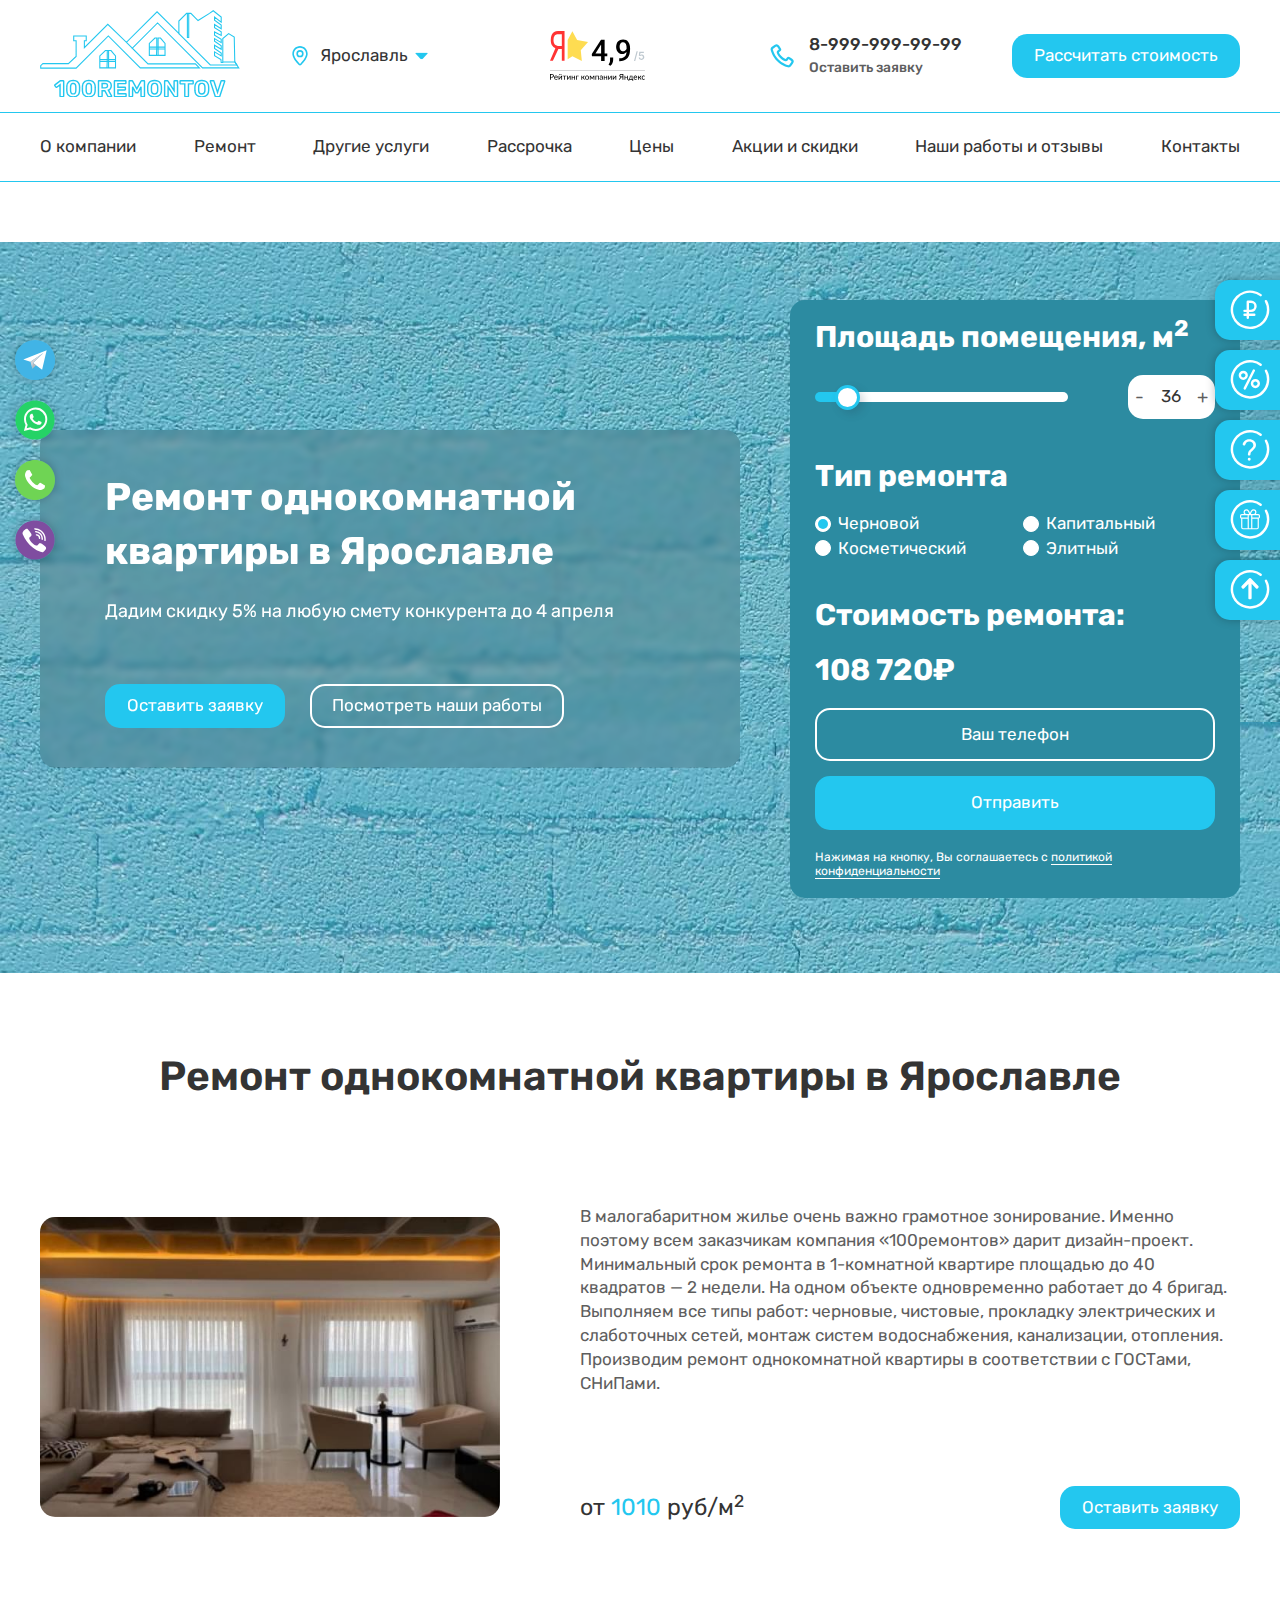
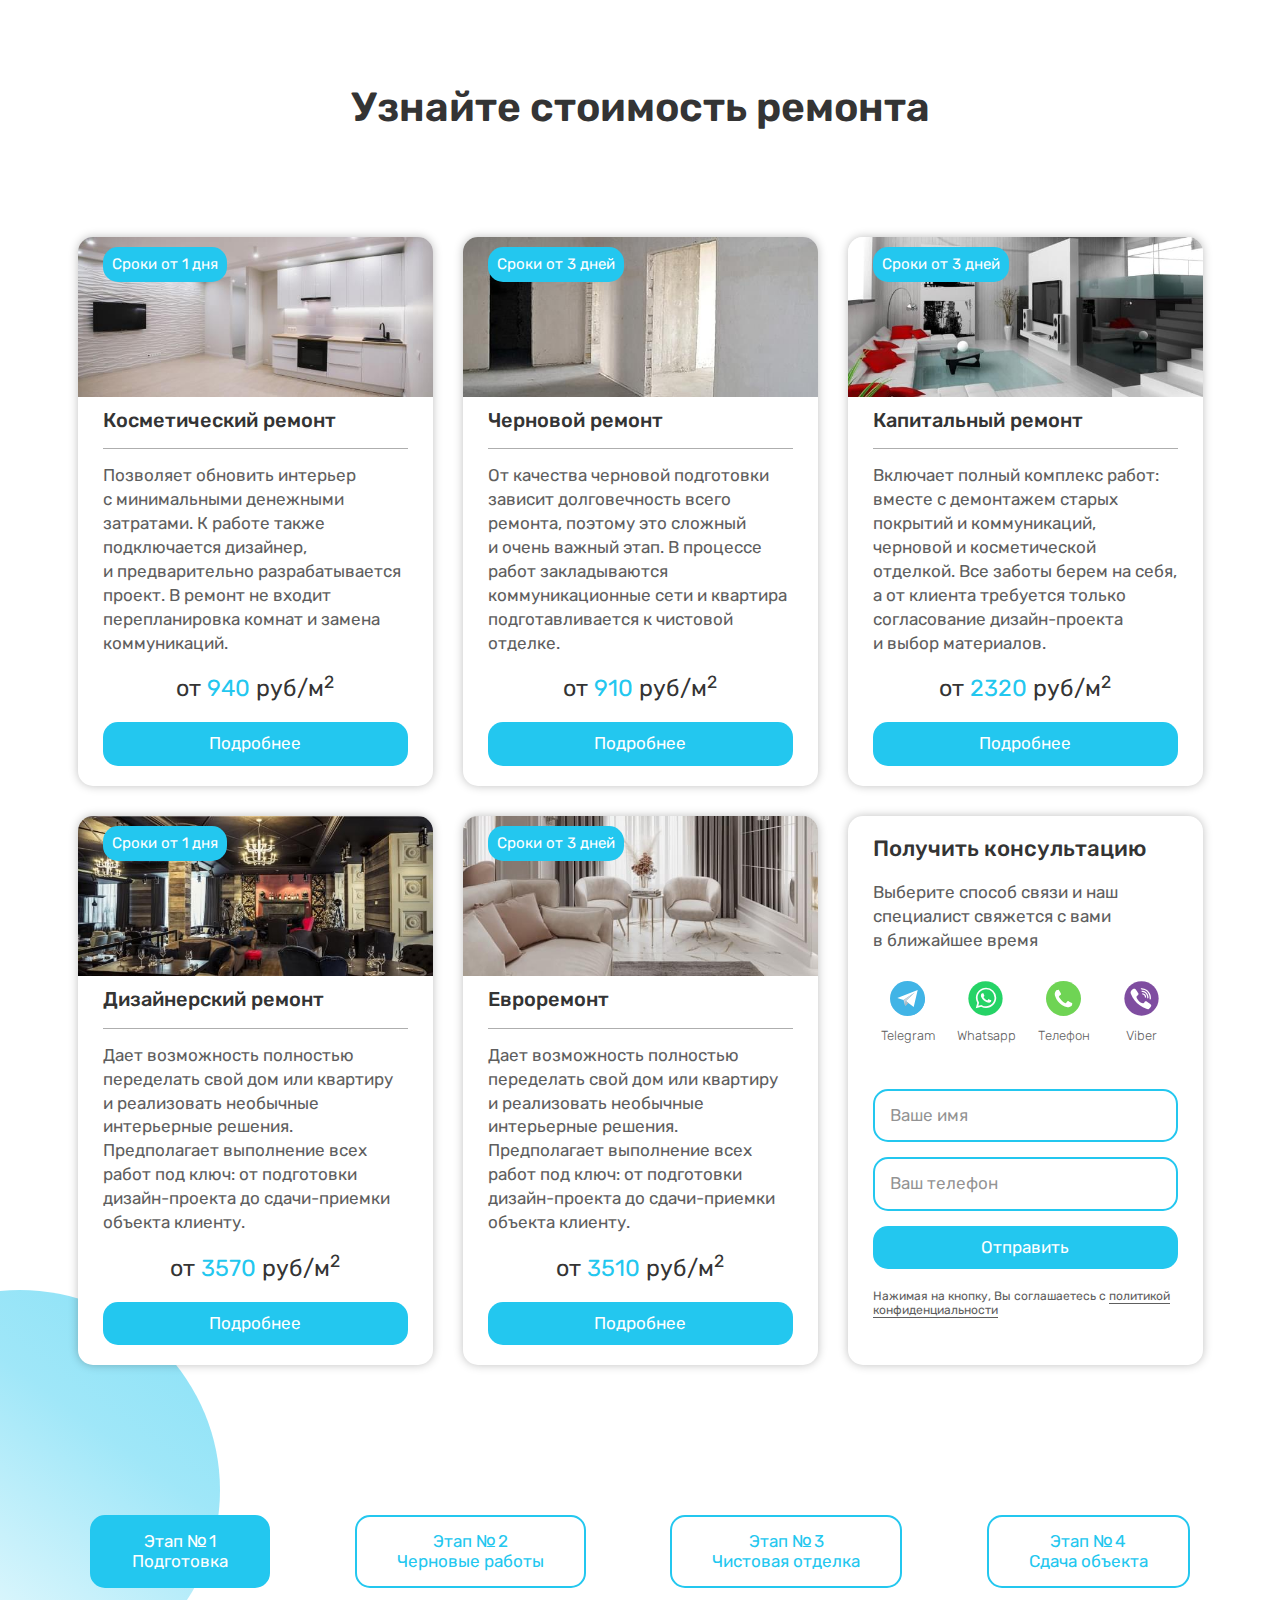
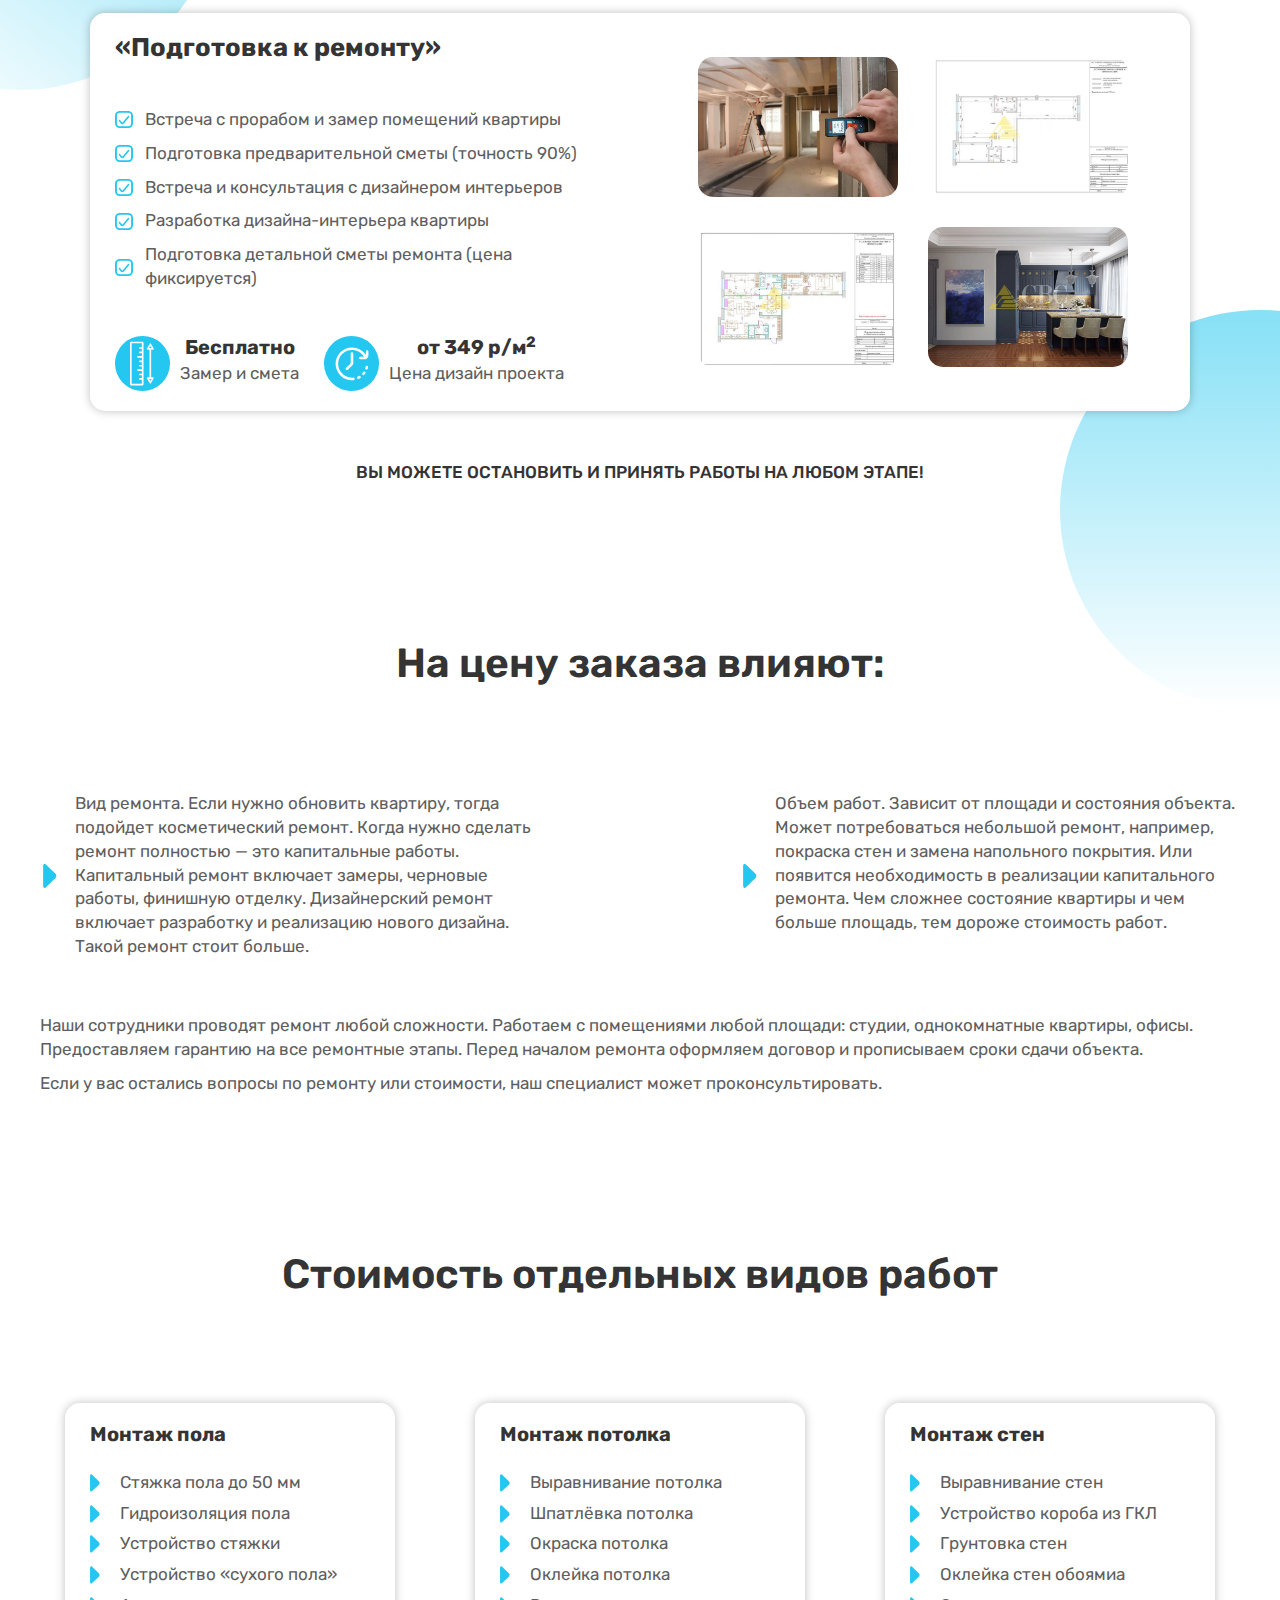
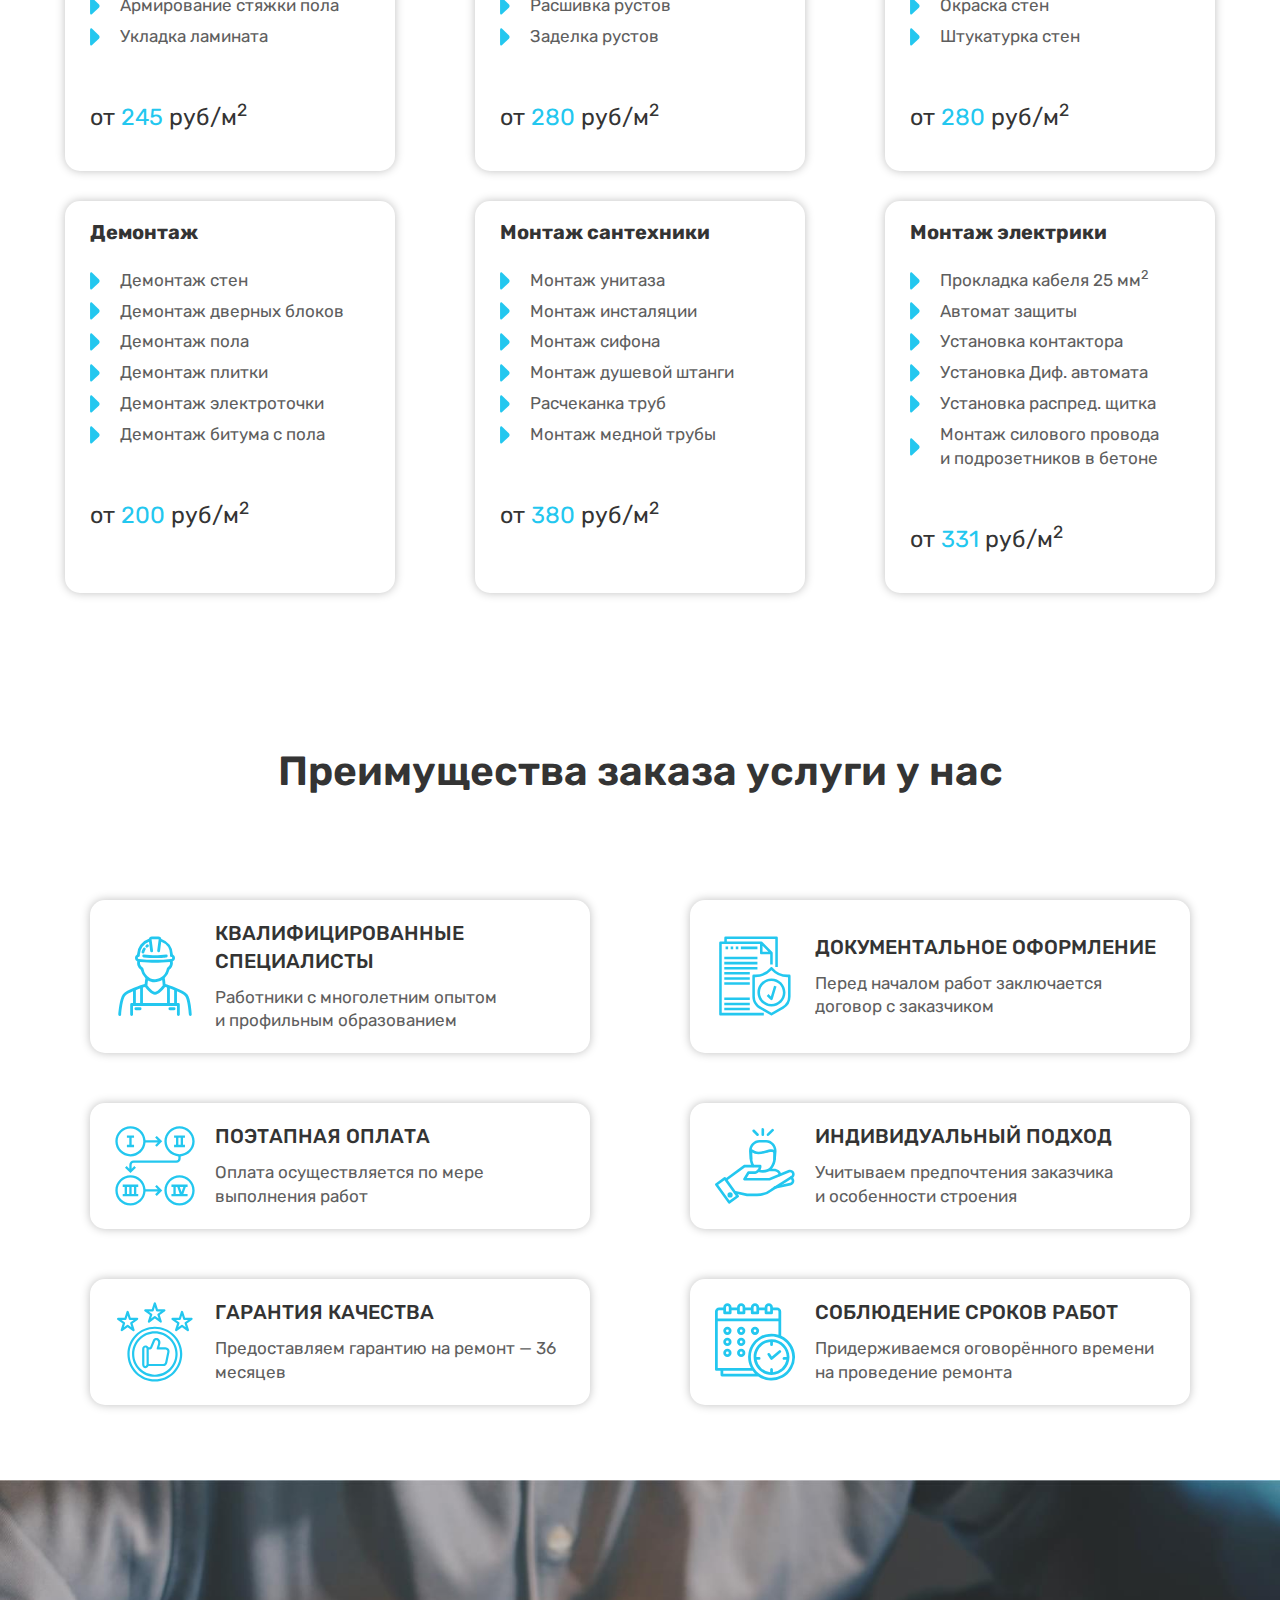
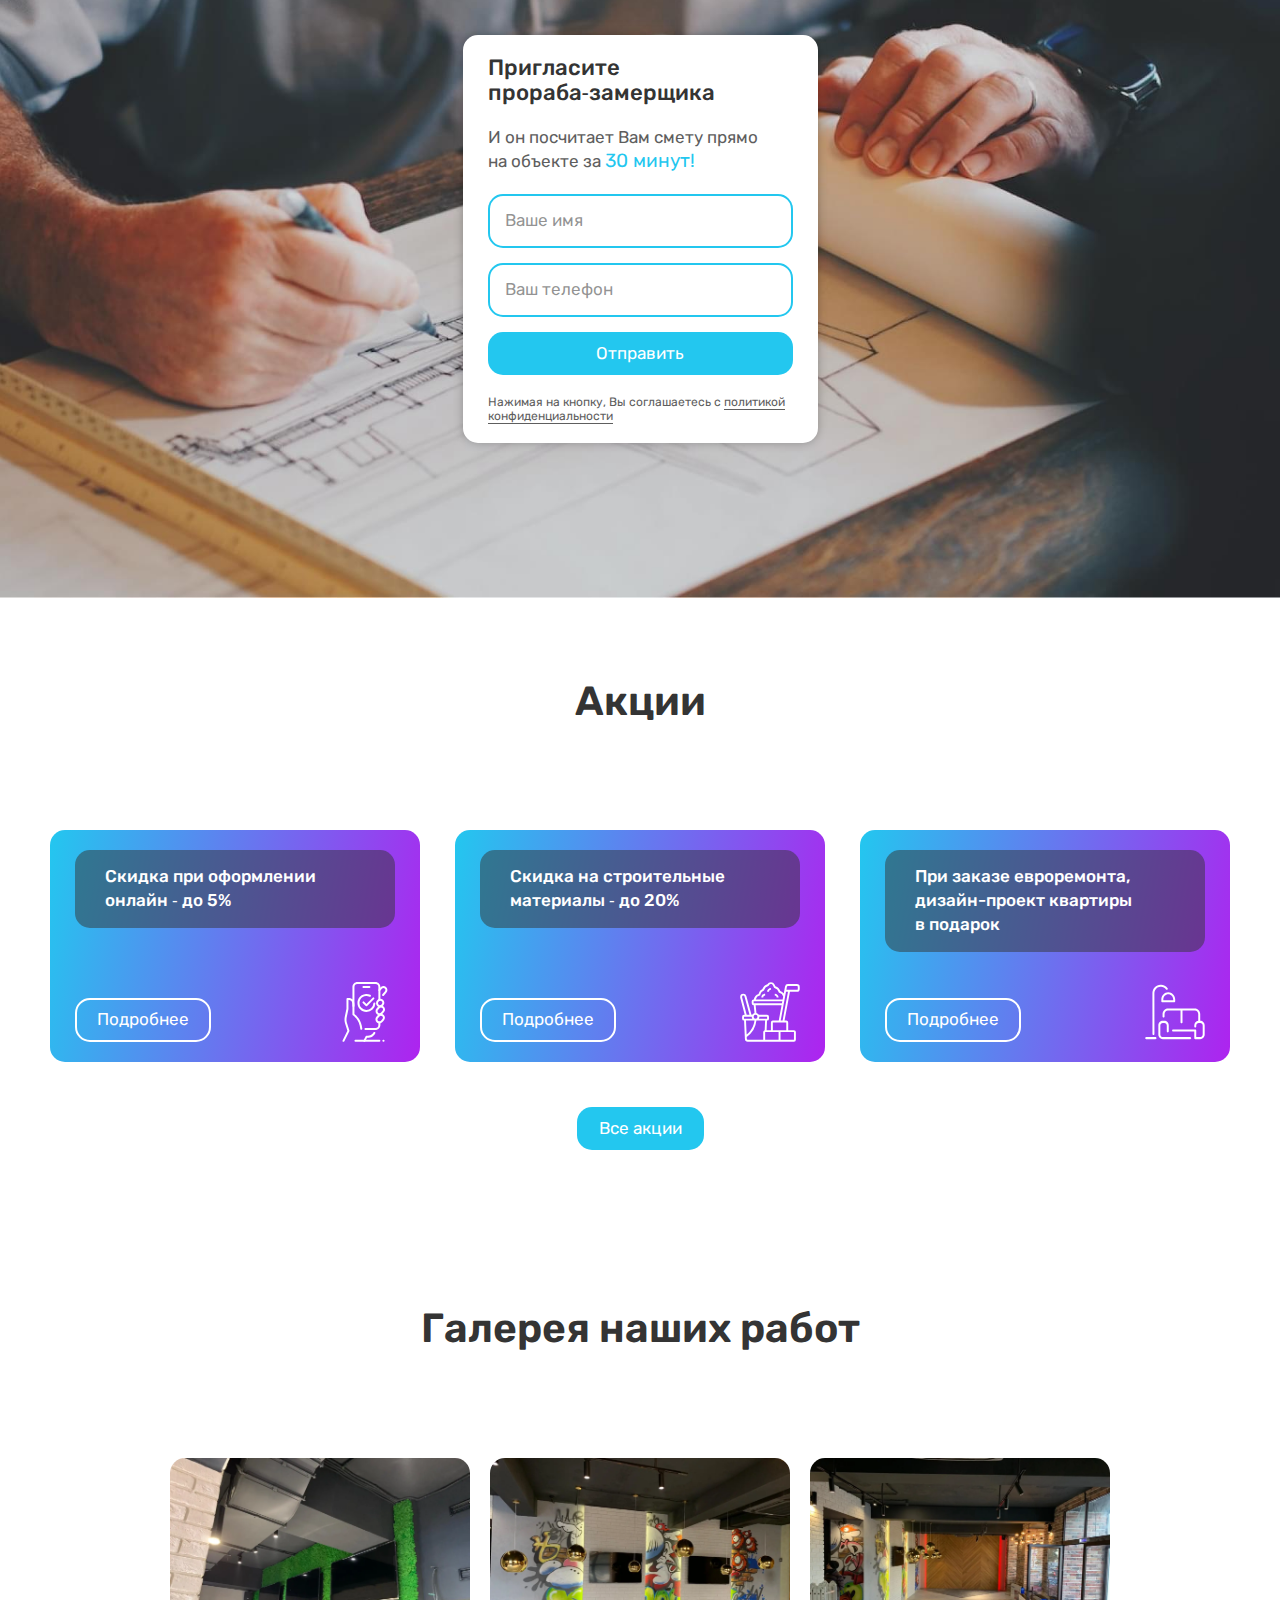
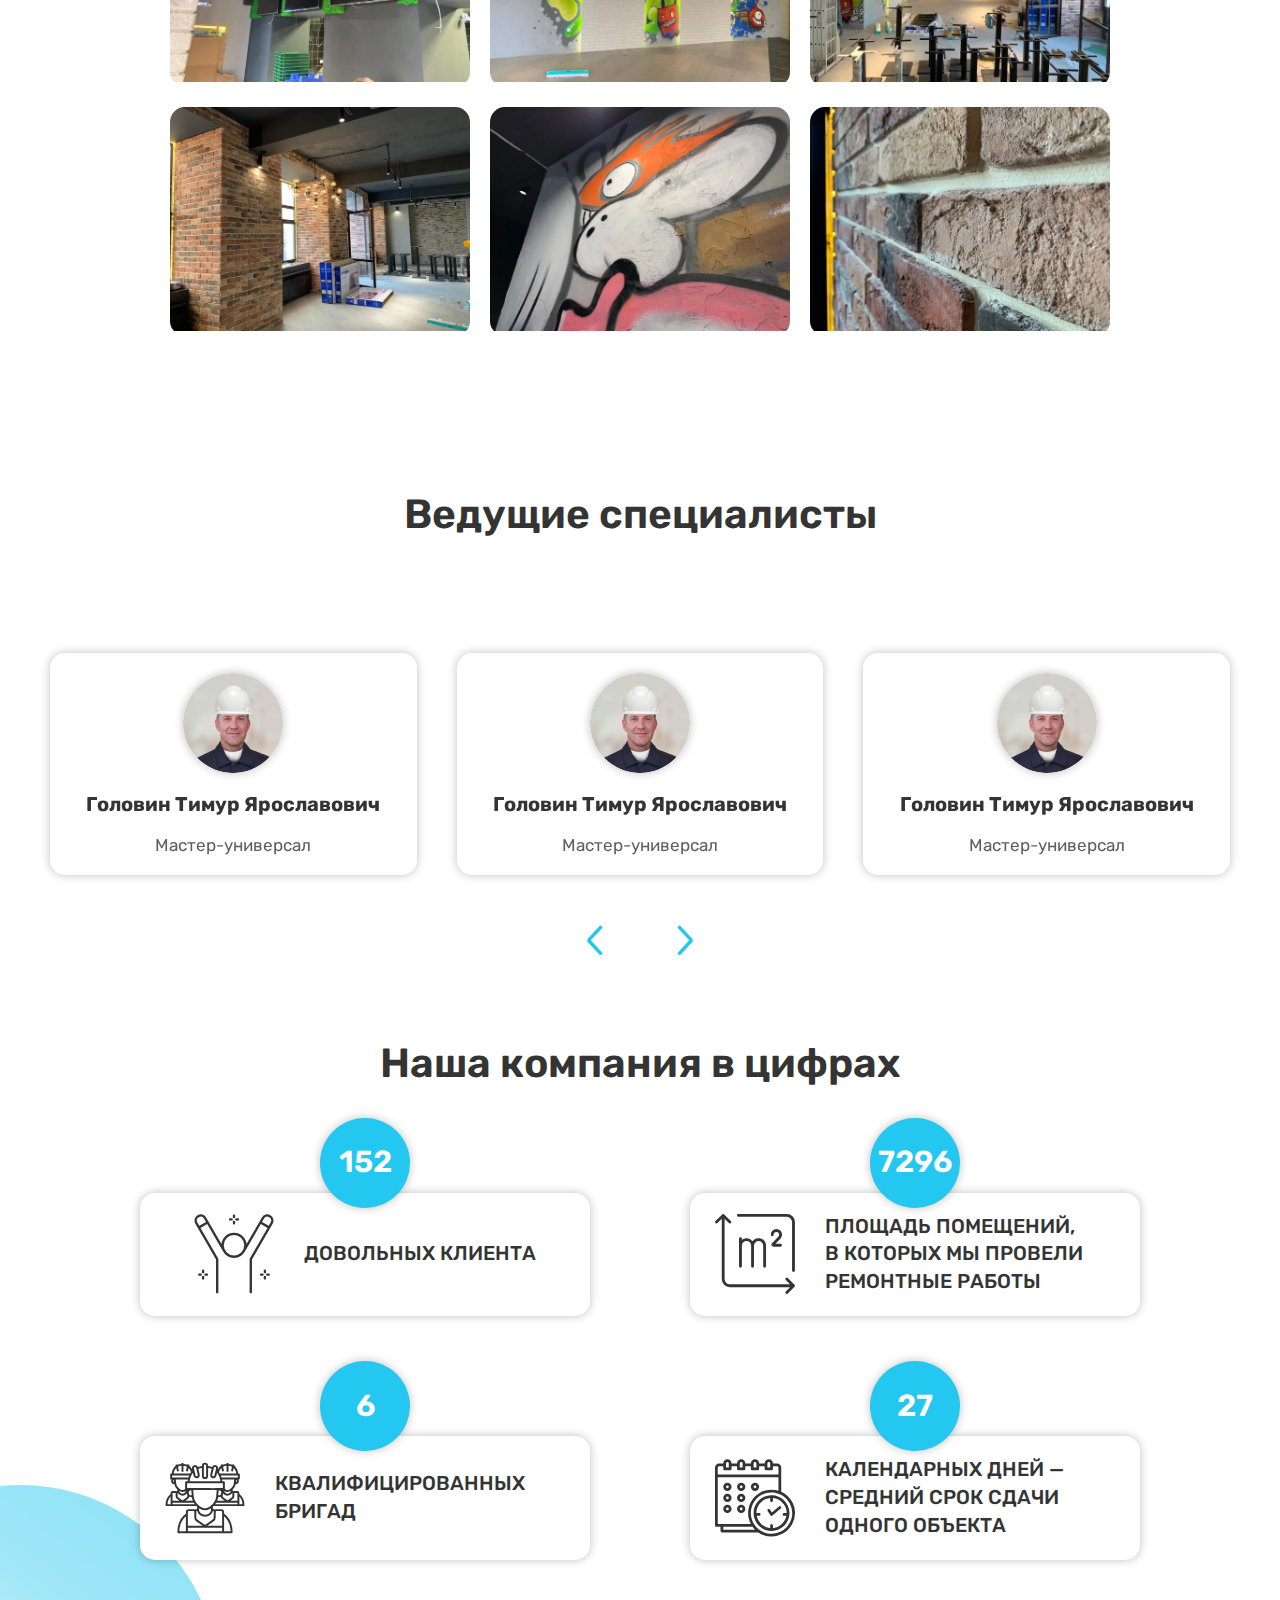
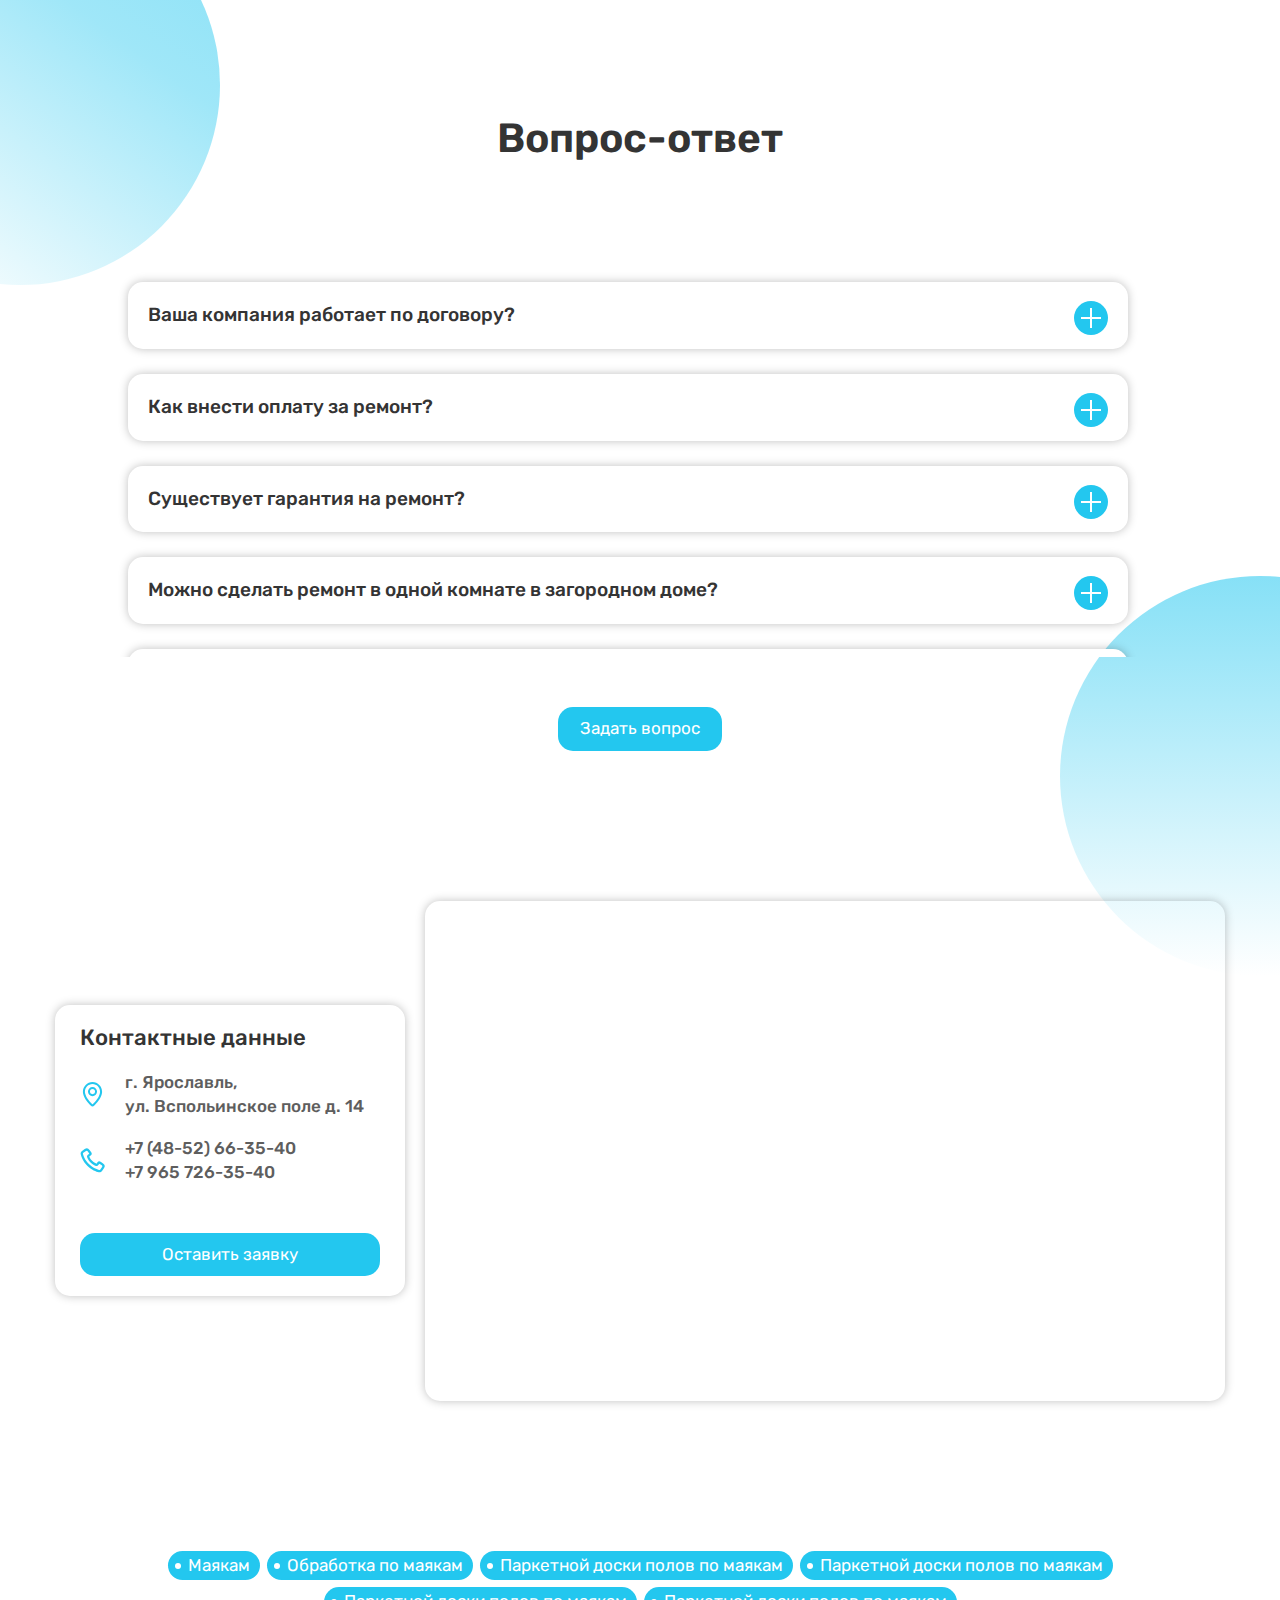
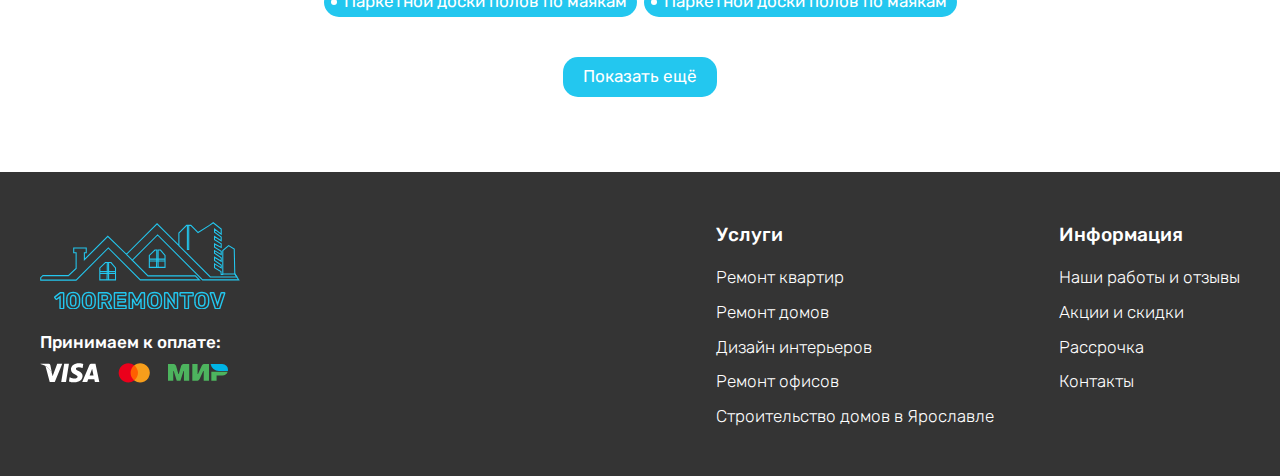
